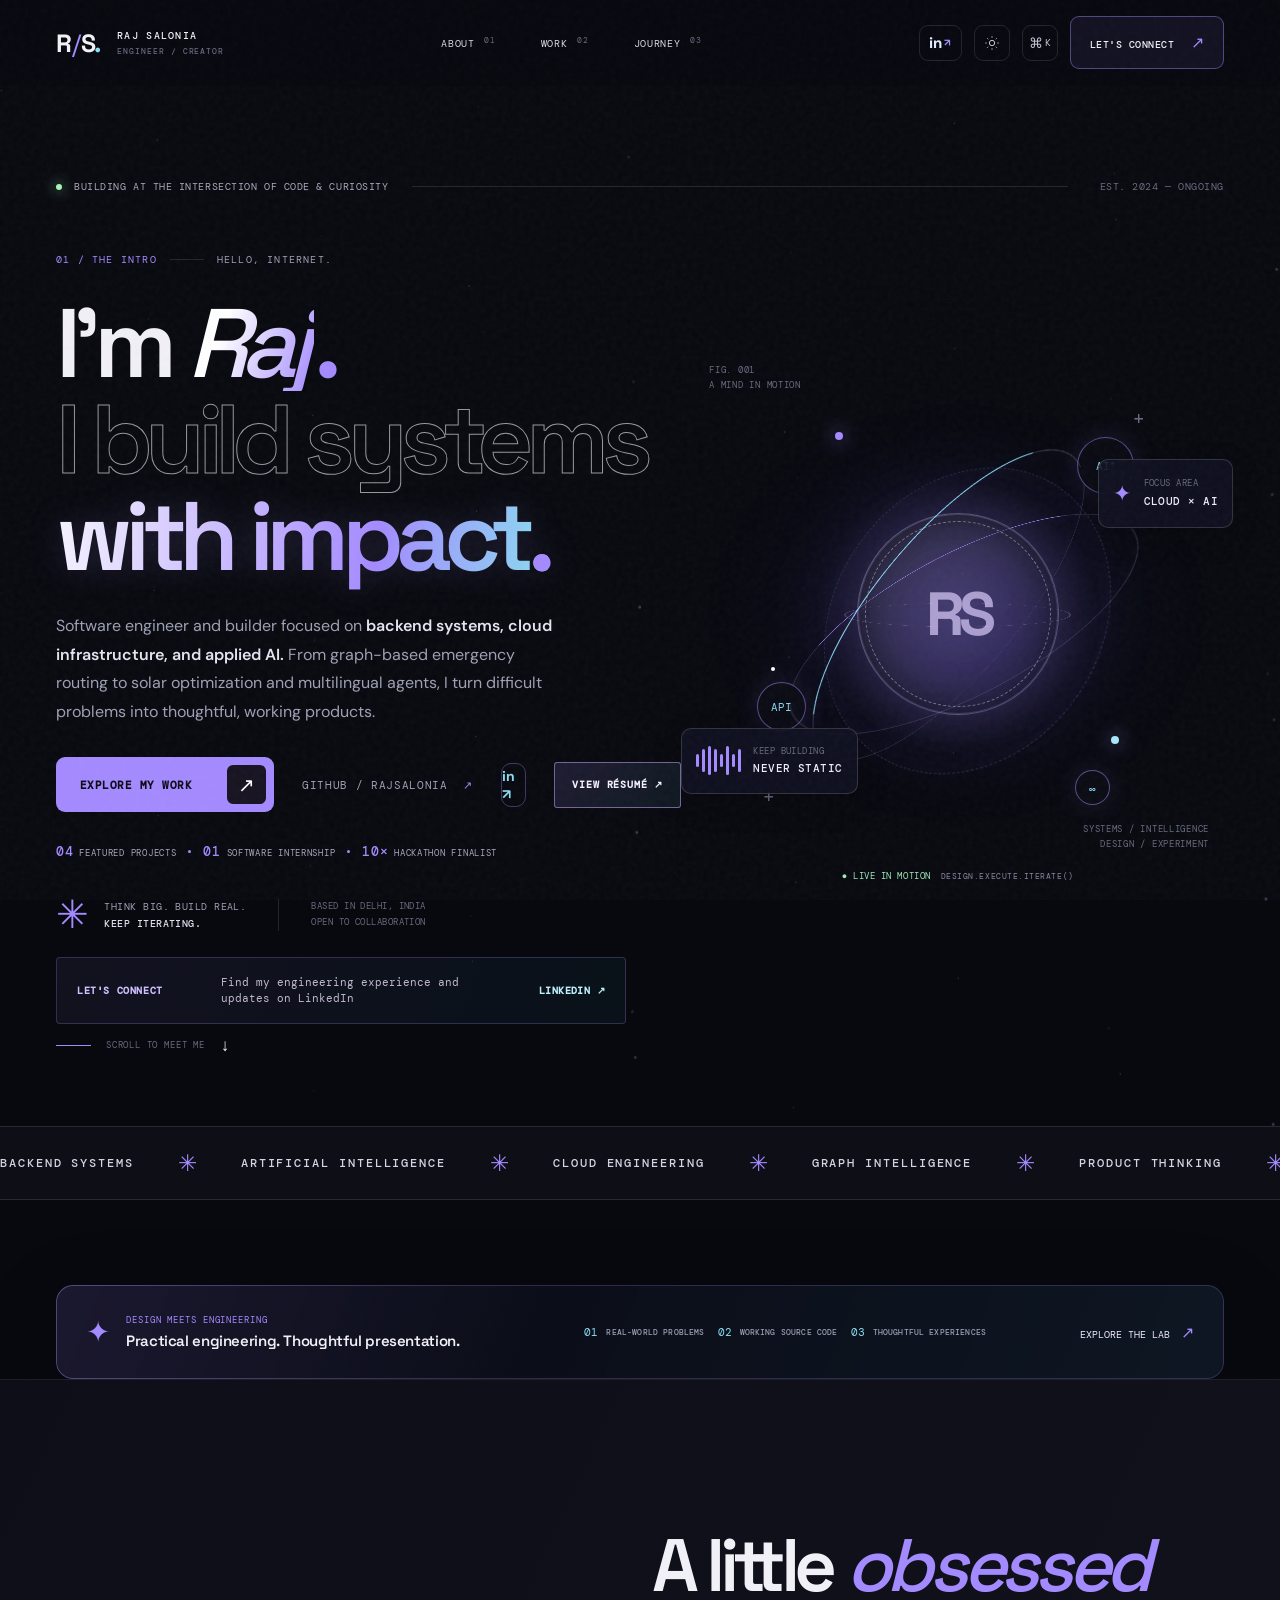
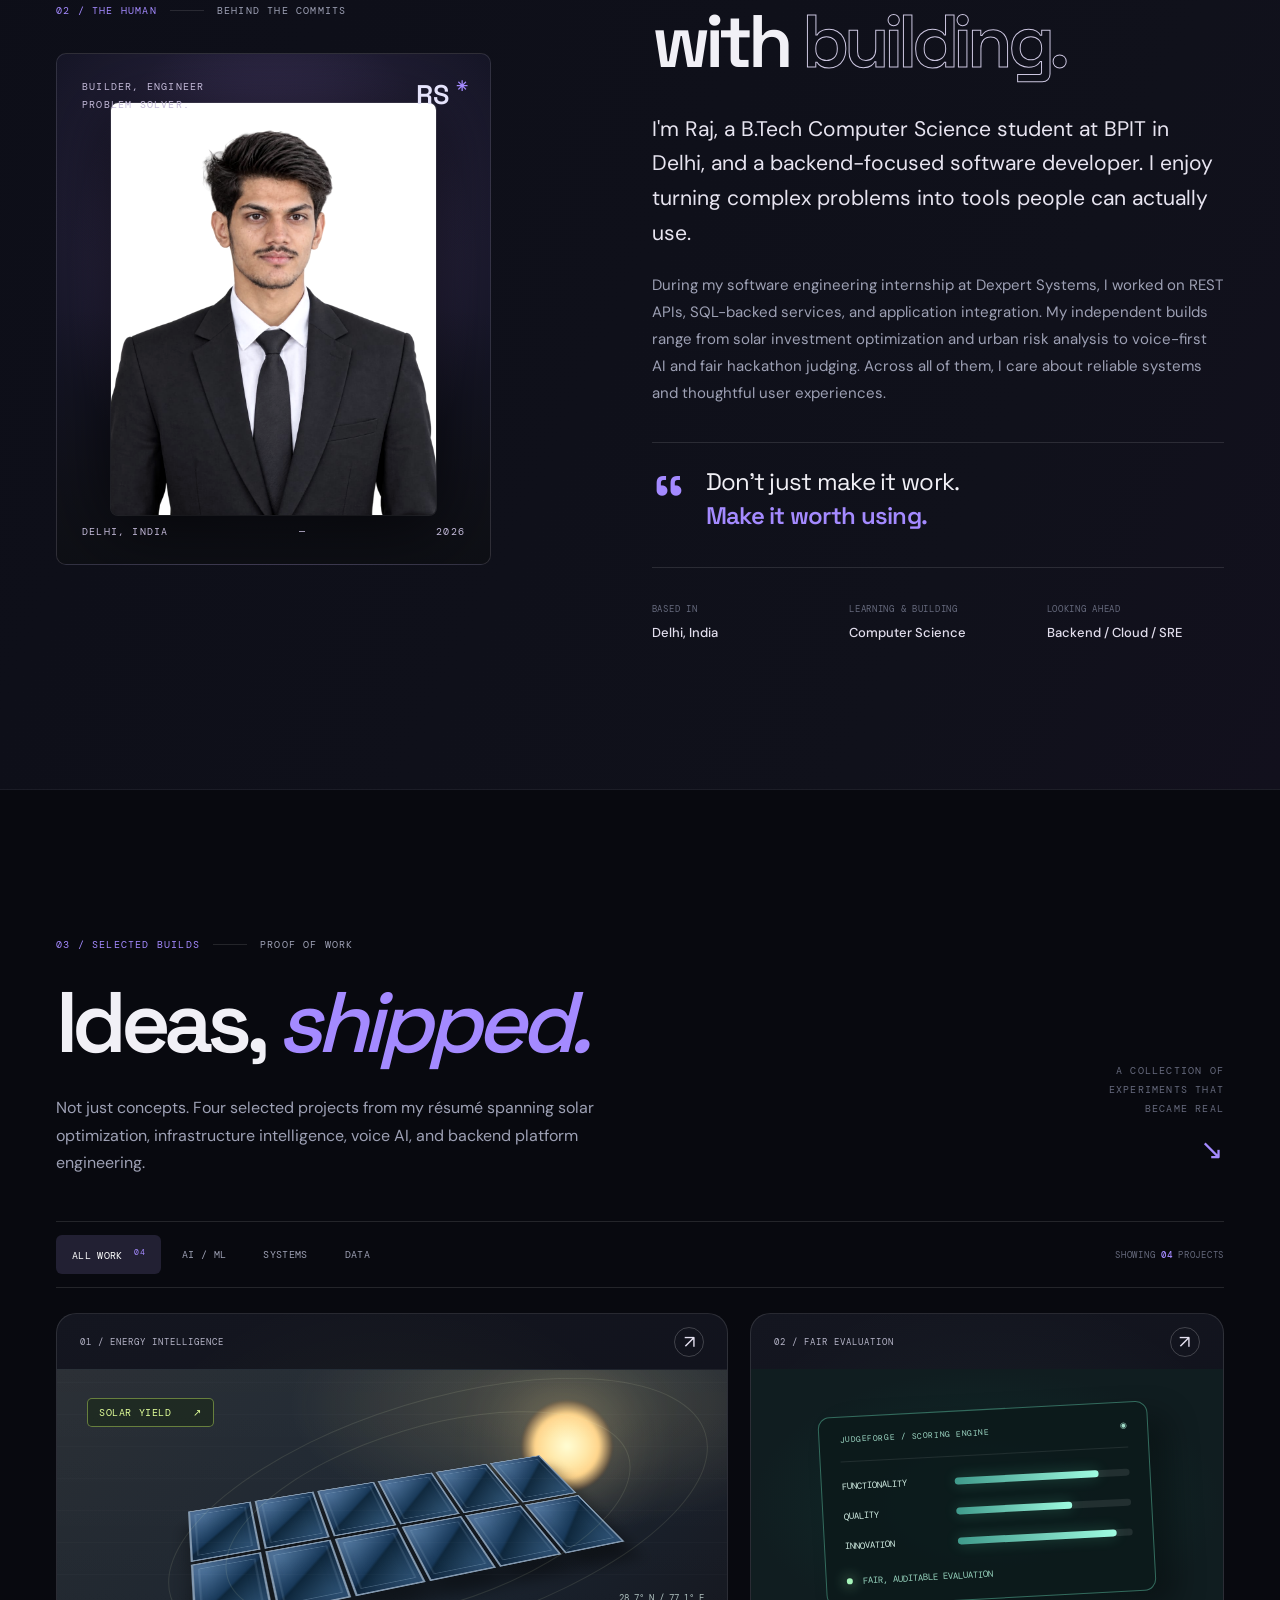
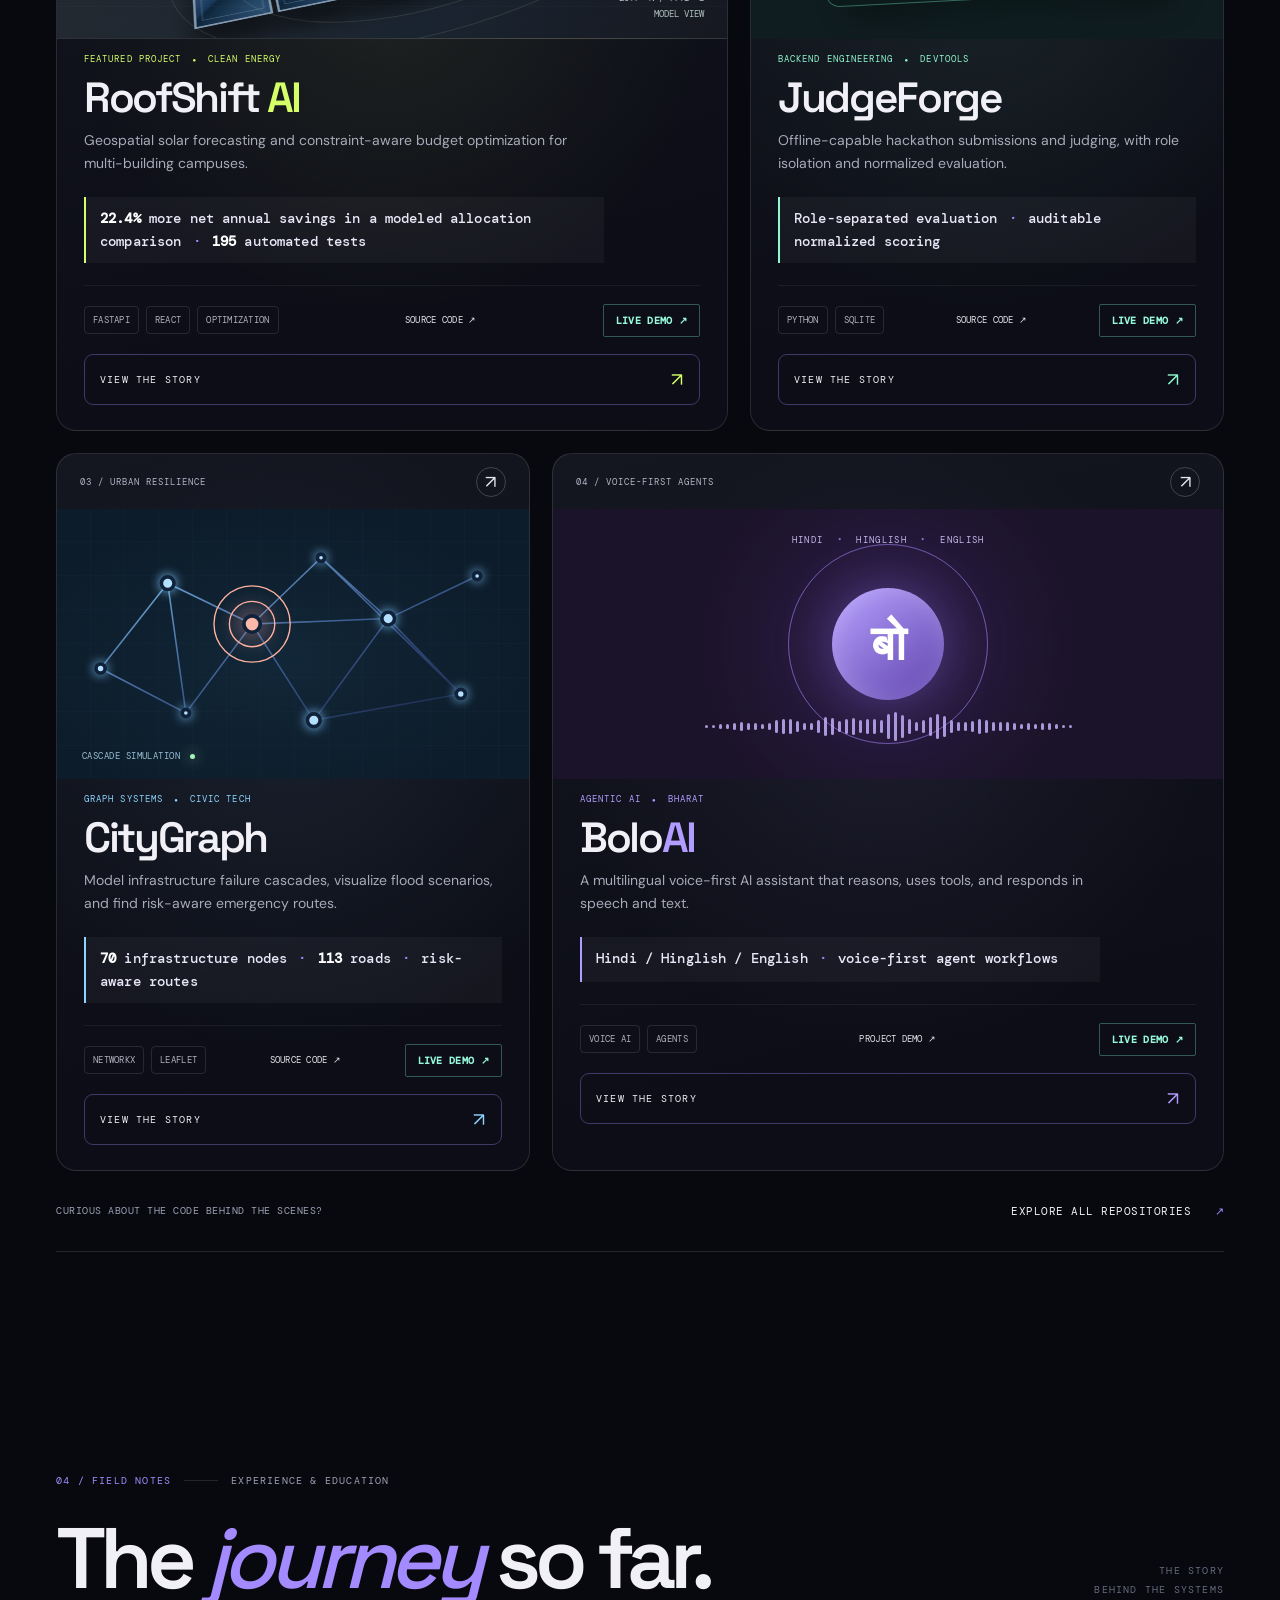
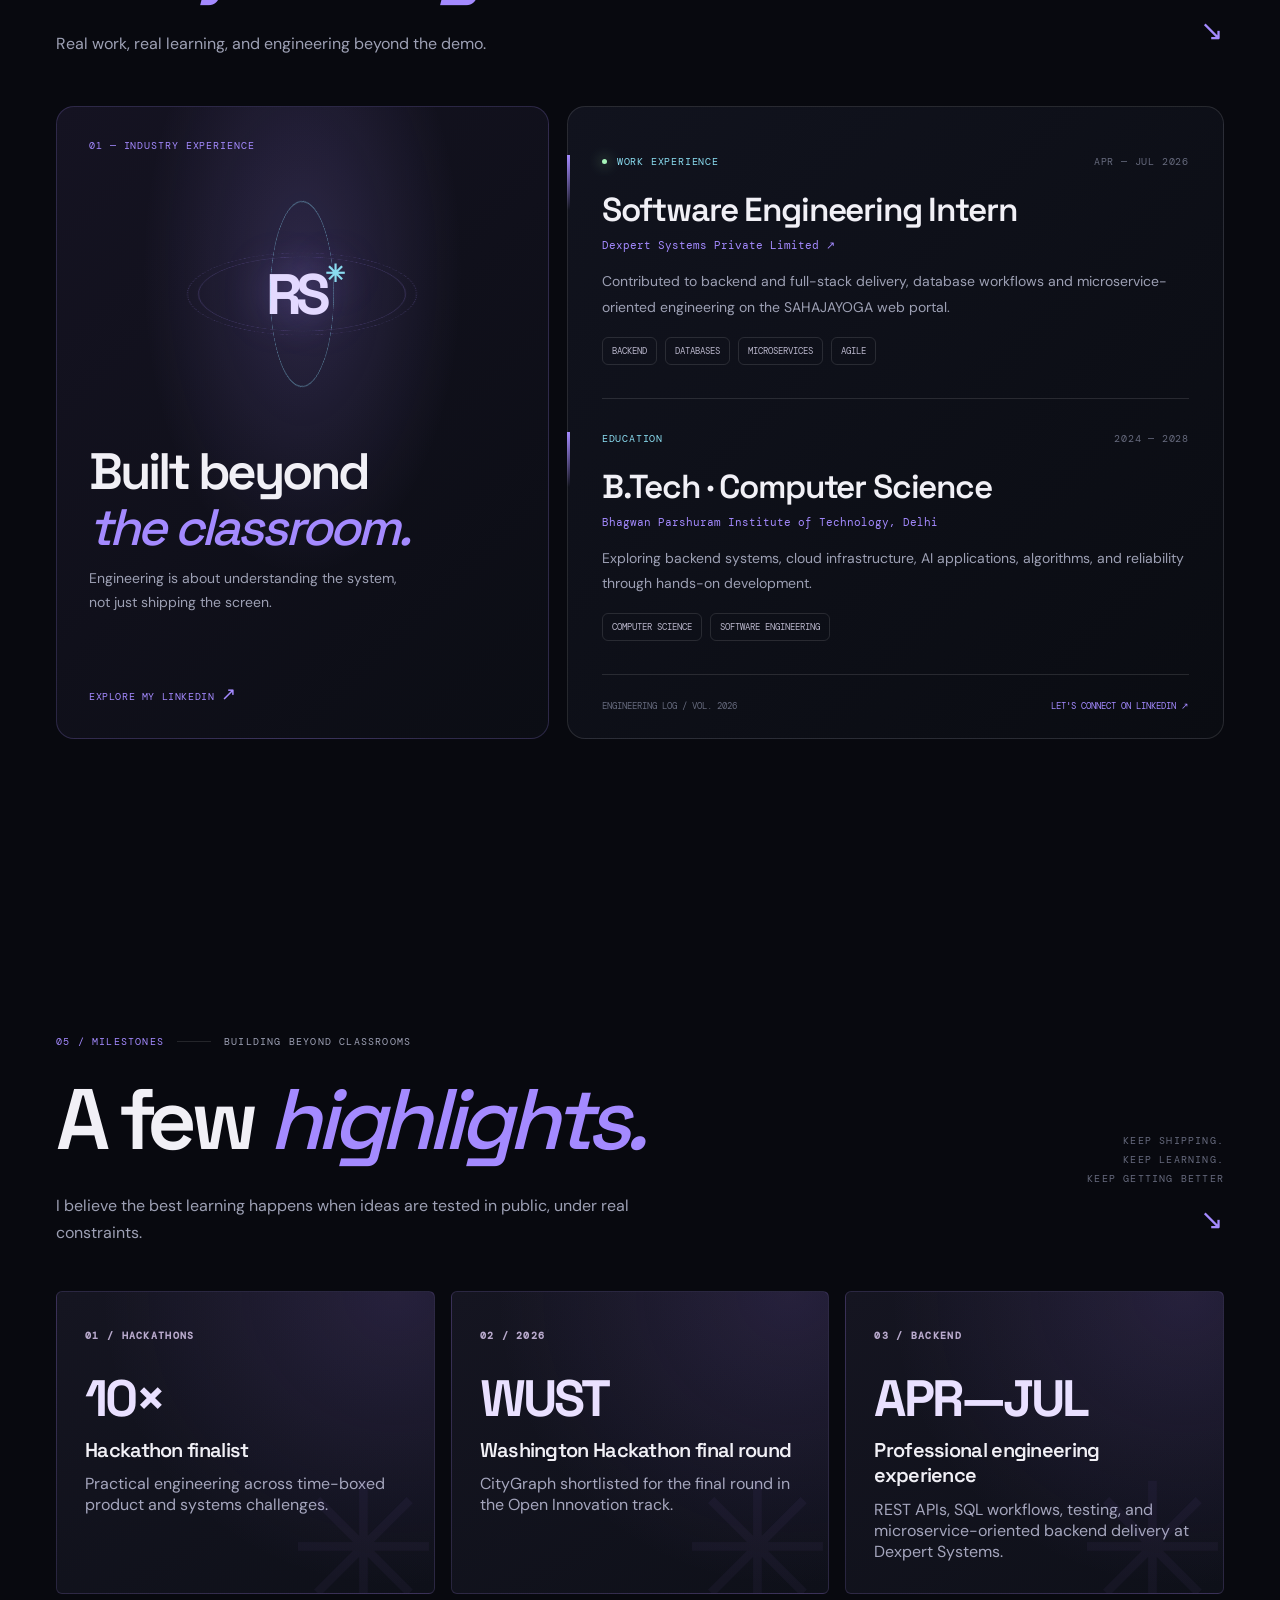
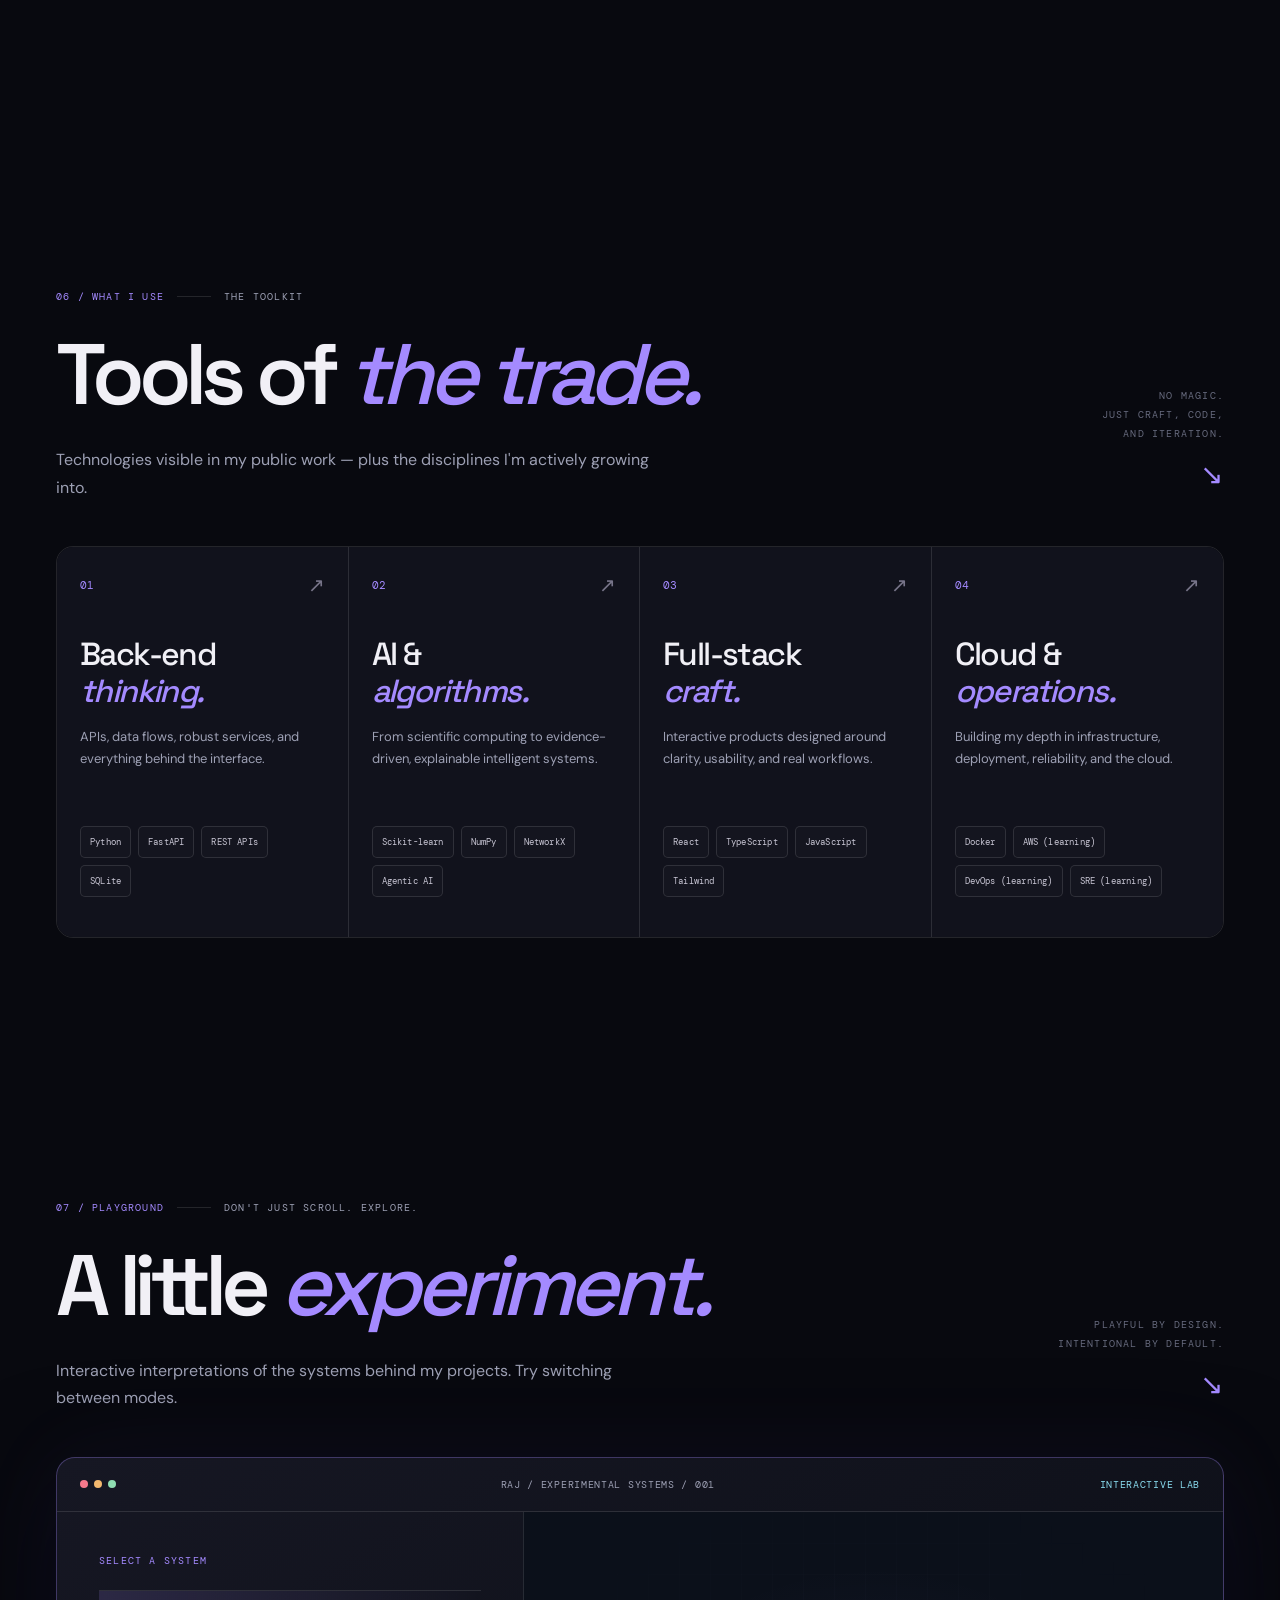
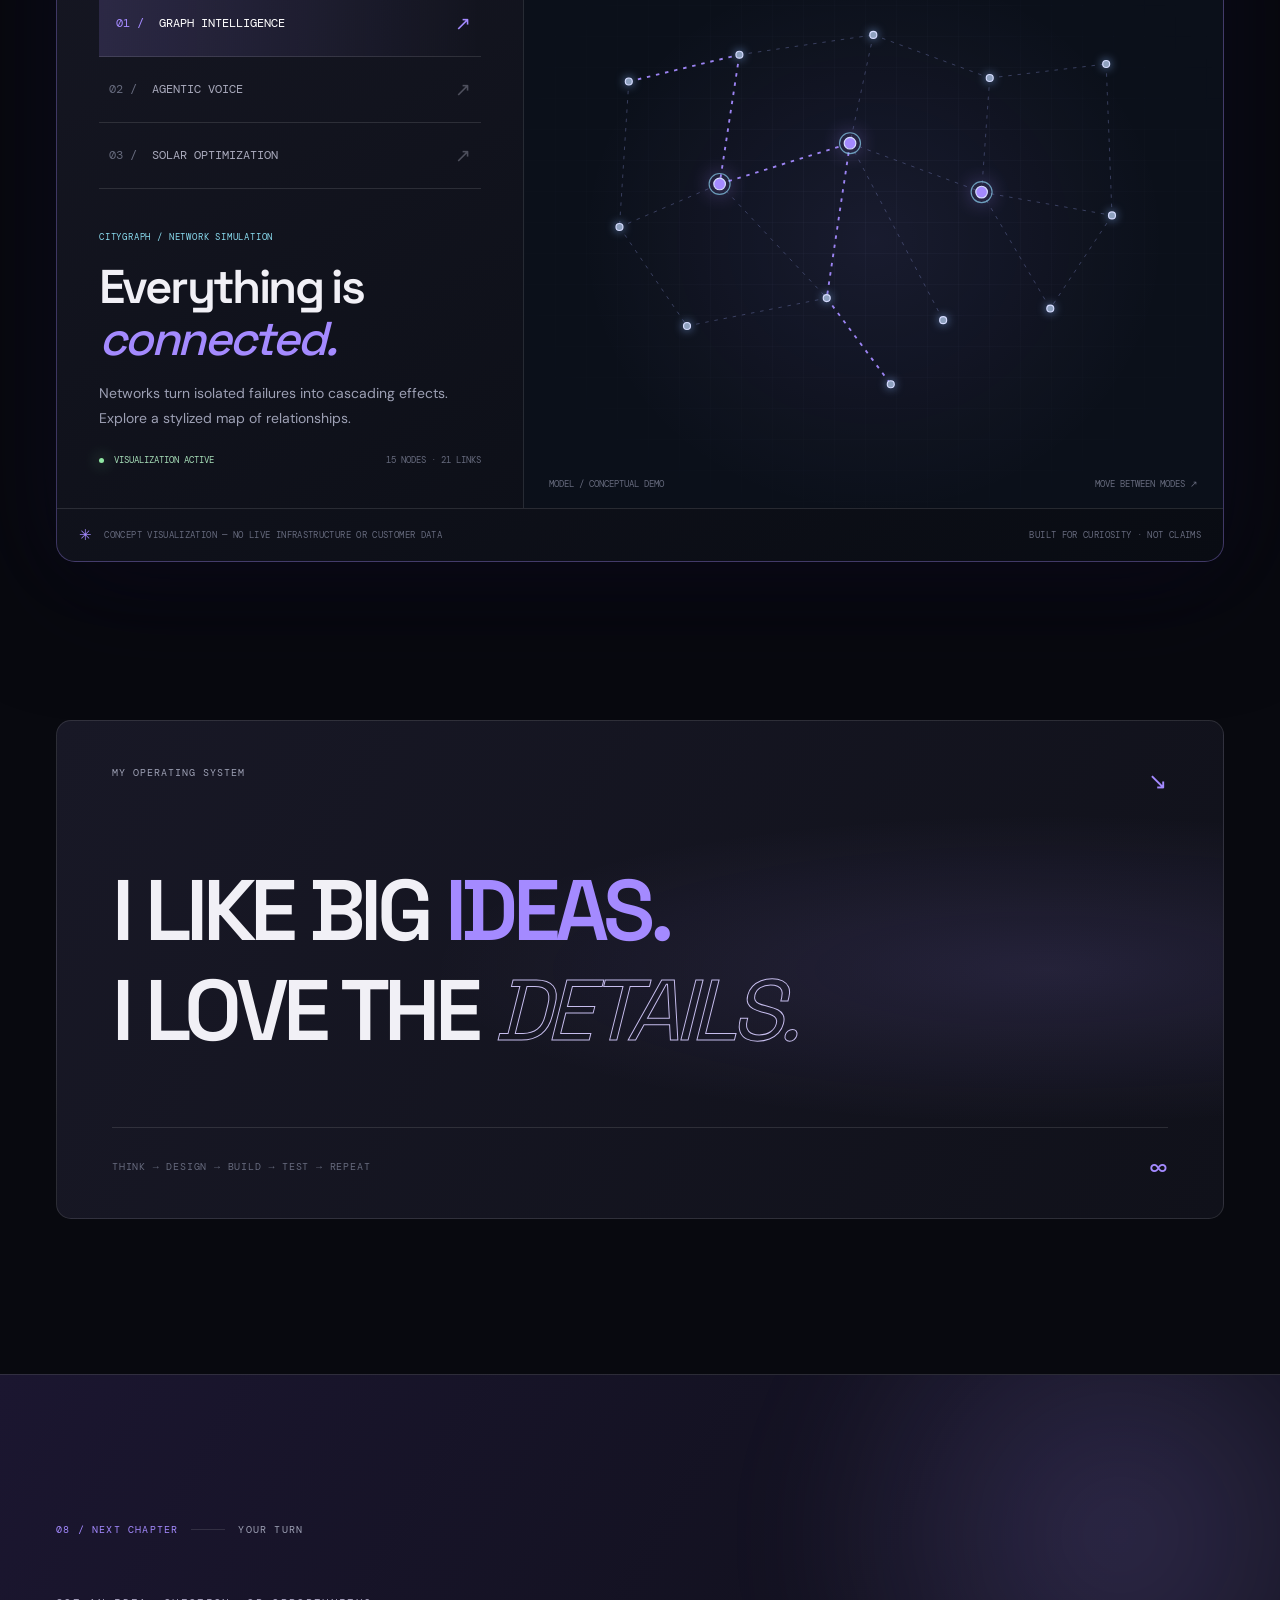
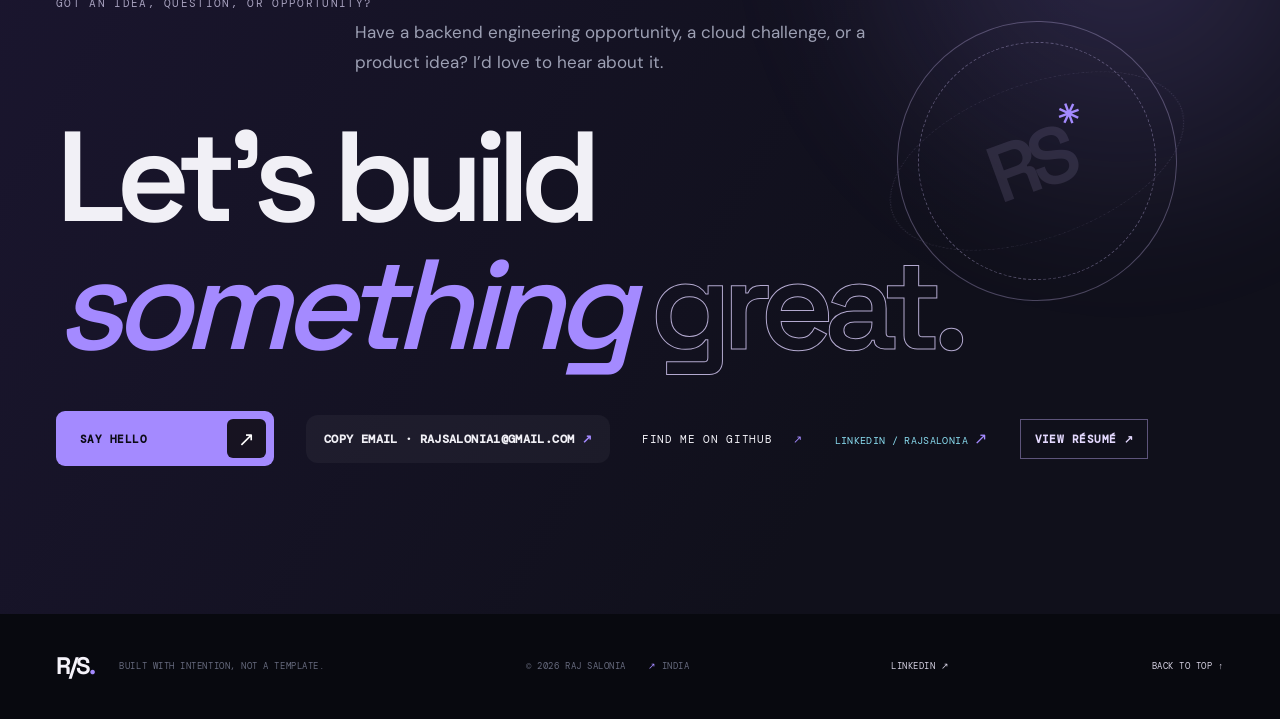
==== portfolio-site/index.html @ 2dd9e7fd "feat(portfolio): archive latest production portfolio with responsive fixes" ====
<!DOCTYPE html>

<html lang="en">
<head>
<meta charset="utf-8"/>
<meta content="width=device-width, initial-scale=1" name="viewport"/>
<meta content="#08090f" name="theme-color"/>
<meta content="Raj Salonia — backend, cloud and AI software engineer. Explore 4 featured projects, real internship experience, live demos, hackathon milestones, and an interactive portfolio." name="description"/>
<meta content="website" property="og:type"/>
<meta content="Raj Salonia — Engineer the Unordinary" property="og:title"/>
<meta content="Backend systems · Cloud engineering · Applied AI. Projects, interactive engineering lab, internship experience and live demos." property="og:description"/>
<meta content="https://avatars.githubusercontent.com/u/192779515?v=4" property="og:image"/>
<meta content="dark" name="color-scheme"/>
<meta content="https://raj-salonia-portfolio.vercel.app/" property="og:url"/>
<link href="https://raj-salonia-portfolio.vercel.app/" rel="canonical"/>
<link href="https://www.linkedin.com/in/rajsalonia/" rel="me"/>
<meta content="Raj Salonia" name="author"/>
<title>Raj Salonia — Engineer the Unordinary</title>
<link href="data:image/svg+xml,%3Csvg%20xmlns%3D%22http%3A%2F%2Fwww.w3.org%2F2000%2Fsvg%22%20width%3D%2264%22%20height%3D%2264%22%20viewBox%3D%220%200%2064%2064%22%3E%3Crect%20width%3D%2264%22%20height%3D%2264%22%20rx%3D%2216%22%20fill%3D%22%2311121b%22%2F%3E%3Cpath%20d%3D%22M13%2045V19h13c9%200%2012%204%2012%2010%200%205-3%208-7%209l8%207H29l-9-10v10H13zm7-17h7c3%200%204-1%204-3s-1-3-4-3h-7v6%22%20fill%3D%22%23f3efff%22%2F%3E%3Cpath%20d%3D%22M44%2014h7L41%2050h-7l10-36Z%22%20fill%3D%22%23a48aff%22%2F%3E%3Ccircle%20cx%3D%2251%22%20cy%3D%2248%22%20r%3D%223%22%20fill%3D%22%238adcf0%22%2F%3E%3C%2Fsvg%3E%0A" rel="icon" type="image/svg+xml"/>
<link href="https://fonts.googleapis.com" rel="preconnect"/>
<link crossorigin="" href="https://fonts.gstatic.com" rel="preconnect"/>
<link href="https://fonts.googleapis.com/css2?family=DM+Mono:wght@400;500&amp;family=DM+Sans:wght@400;500;600;700&amp;family=Space+Grotesk:wght@400;500;600;700&amp;display=swap" rel="stylesheet"/>
<style>
:root{--bg:#08090f;--bg-2:#10111a;--surface:#10121c;--surface-2:#151827;--text:#f1f0f6;--muted:#9da0b4;--faint:#666a7d;--border:rgba(255,255,255,.115);--border-subtle:rgba(255,255,255,.06);--violet:#a48aff;--cyan:#8adcf0;--accent:#a48aff;--accent-rgb:164,138,255;--glow:rgba(126,103,252,.16);--radius:20px;--mono:'DM Mono',ui-monospace,SFMono-Regular,monospace;--display:'Space Grotesk',Arial,sans-serif;--body:'DM Sans',Arial,sans-serif}
:root[data-theme=amber]{--violet:#ffbc8b;--cyan:#f8d995;--accent:#ffb474;--accent-rgb:255,180,116;--glow:rgba(249,167,98,.18)}
*{box-sizing:border-box}html{scroll-behavior:smooth;scroll-padding-top:95px}body{margin:0;background:var(--bg);color:var(--text);font-family:var(--body);-webkit-font-smoothing:antialiased;overflow-x:hidden}body.modal-open{overflow:hidden}::selection{background:var(--accent);color:#090914}a{color:inherit;text-decoration:none}button,input{font:inherit}button{cursor:pointer}button:focus-visible,a:focus-visible,article:focus-visible,input:focus-visible{outline:2px solid var(--cyan);outline-offset:4px}img,svg{max-width:100%}p,h1,h2,h3{margin-top:0}.section-container{width:min(1480px,calc(100% - 112px));margin-inline:auto}.section-pad{padding-top:148px;padding-bottom:148px}.skip-link{position:fixed;z-index:200;left:20px;top:-60px;background:#fff;color:#111;padding:12px 16px}.skip-link:focus{top:10px}.page-progress{position:fixed;top:0;left:0;width:0;height:2px;background:linear-gradient(90deg,var(--violet),var(--cyan));z-index:105;pointer-events:none}.grain{position:fixed;z-index:25;inset:0;pointer-events:none;opacity:.14;background-image:url("data:image/svg+xml,%3Csvg viewBox='0 0 180 180' xmlns='http://www.w3.org/2000/svg'%3E%3Cfilter id='n'%3E%3CfeTurbulence type='fractalNoise' baseFrequency='.92' numOctaves='3' stitchTiles='stitch'/%3E%3C/filter%3E%3Crect width='100%25' height='100%25' filter='url(%23n)' opacity='.28'/%3E%3C/svg%3E")}.cursor-glow{position:fixed;z-index:1;left:0;top:0;width:460px;height:460px;transform:translate(-50%,-50%);border-radius:50%;background:radial-gradient(circle,rgba(var(--accent-rgb),.055),transparent 67%);pointer-events:none;opacity:0;transition:opacity .4s}#constellation{position:absolute;z-index:0;top:90px;left:0;width:100%;height:1080px;pointer-events:none;opacity:.68}.site-header{position:fixed;top:0;left:0;right:0;z-index:80;height:86px;display:flex;align-items:center;justify-content:space-between;padding:0 56px;border-bottom:1px solid transparent;background:rgba(8,9,15,.2);backdrop-filter:blur(0);transition:border-color .3s,background .3s,backdrop-filter .3s}.site-header.scrolled{border-color:var(--border-subtle);background:rgba(8,9,15,.83);backdrop-filter:blur(20px)}.brand{display:flex;align-items:center;gap:18px}.brand-mark{font-family:var(--display);font-size:25px;font-weight:700;letter-spacing:-2px;white-space:nowrap}.brand-slash{font-weight:400;color:var(--violet);padding:0 2px}.brand-dot{color:var(--cyan)}.brand-caption{display:flex;flex-direction:column;gap:4px;font-family:var(--mono);font-size:10px;font-weight:500;letter-spacing:.13em;white-space:nowrap}.brand-caption small{font-size:8px;color:var(--faint);letter-spacing:.12em}.nav-links{display:flex;align-items:center;gap:45px}.nav-links a{font-family:var(--mono);font-size:10px;letter-spacing:.07em;color:#dad9e3;transition:color .2s}.nav-links a span{font-size:8px;color:var(--faint);vertical-align:super;margin-left:3px}.nav-links a:hover,.nav-links a.active{color:var(--accent)}.header-actions{display:flex;align-items:center;gap:12px}.icon-button{width:36px;height:36px;background:transparent;color:#c4c3d2;border:1px solid var(--border);display:flex;align-items:center;justify-content:center;border-radius:9px;transition:.25s}.icon-button:hover{background:rgba(var(--accent-rgb),.13);color:var(--accent);border-color:rgba(var(--accent-rgb),.45)}.mode-toggle svg{width:16px}.command-trigger{gap:2px;font-family:var(--mono);font-size:14px}.command-trigger span{font-size:10px}.nav-cta{font:500 10px var(--mono);letter-spacing:.05em;border:1px solid rgba(var(--accent-rgb),.44);padding:15px 19px;border-radius:9px;background:rgba(var(--accent-rgb),.08);white-space:nowrap}.nav-cta span{margin-left:10px;font-size:16px;color:var(--violet)}.nav-cta:hover{background:rgba(var(--accent-rgb),.2)}.menu-toggle{display:none;background:transparent;border:0;color:var(--text);width:38px;height:38px}.menu-toggle span{display:block;width:21px;height:1px;background:currentColor;margin:7px auto}.mobile-menu{position:fixed;inset:76px 0 auto;z-index:79;padding:22px 7vw 30px;background:#0c0d15;border-bottom:1px solid var(--border);box-shadow:0 15px 30px #0007}.mobile-menu[hidden]{display:none}.mobile-menu a{display:block;padding:17px 0;border-bottom:1px solid var(--border-subtle);font:13px var(--mono);letter-spacing:.1em}
.hero{min-height:870px;padding-top:180px;padding-bottom:70px;position:relative;z-index:2}.hero-microline{display:flex;align-items:center;gap:12px;font-family:var(--mono);font-size:10px;letter-spacing:.055em;color:#a8aabb}.status-dot,.live-pip{display:inline-block;width:6px;height:6px;border-radius:50%;background:#a6f4b9;box-shadow:0 0 14px #a6f4b9;flex:none;animation:breathe 2.6s ease-in-out infinite}.microline-rule{height:1px;background:var(--border);flex:1;margin:0 20px 0 12px}.hero-year{color:var(--faint)}.hero-grid{display:grid;grid-template-columns:minmax(0,1.08fr) minmax(0,.92fr);align-items:center;min-height:608px;gap:10px}.hero-copy{position:relative;z-index:4;padding:60px 0 10px}.eyebrow{display:flex;align-items:center;gap:13px;font:10px var(--mono);letter-spacing:.12em;color:var(--muted);white-space:nowrap}.eyebrow-index{color:var(--accent)}.eyebrow-line{width:34px;height:1px;background:var(--border)}.hero-heading{font-family:var(--display);font-size:clamp(66px,7.6vw,124px);line-height:.99;letter-spacing:-.078em;font-weight:600;margin:29px -100px 28px 0;white-space:nowrap}.serif-swoosh{font-style:italic;background:linear-gradient(110deg,#fff 30%,var(--violet));background-clip:text;-webkit-background-clip:text;color:transparent;font-weight:500;display:inline-block;padding-right:.08em}.period{color:var(--violet)}.hero-outline{color:transparent;-webkit-text-stroke:1px rgba(236,235,245,.63);text-stroke:1px rgba(236,235,245,.63)}.hero-highlight{background:linear-gradient(95deg,#f3f0ff 3%,var(--violet) 65%,var(--cyan));-webkit-background-clip:text;background-clip:text;color:transparent}.hero-description{max-width:505px;font-size:16px;line-height:1.8;color:var(--muted);margin-bottom:30px}.hero-description strong{font-weight:600;color:#e7e4f1}.hero-buttons{display:flex;align-items:center;gap:28px}.primary-button{display:inline-flex;align-items:center;justify-content:space-between;min-width:218px;gap:24px;padding:7px 7px 7px 23px;background:var(--accent);color:#0c0b16;border:1px solid transparent;border-radius:9px;font:700 11px var(--mono);letter-spacing:.045em;transition:filter .22s,transform .22s,box-shadow .22s}.primary-button:hover{filter:brightness(1.1);box-shadow:0 10px 40px rgba(var(--accent-rgb),.23)}.button-arrow{display:grid;place-items:center;width:39px;height:39px;border-radius:6px;background:#171321;color:#fff;font-size:20px;font-weight:400}.text-button{font:11px var(--mono);letter-spacing:.06em;color:var(--muted);white-space:nowrap}.text-button span{color:var(--accent);margin-left:8px}.text-button:hover{color:#fff}.hero-bottom{display:flex;gap:15px;align-items:center;margin-top:66px;font:10px var(--mono);letter-spacing:.045em;color:var(--muted);line-height:1.7}.hero-bottom strong{color:#e1dfeb;font-weight:500}.asterisk{font-size:39px;color:var(--violet);line-height:1;animation:spin 30s linear infinite}.tiny-divider{margin:0 17px;height:32px;width:1px;background:var(--border)}.hero-location{font-size:9px;color:var(--faint)}.hero-art{height:550px;position:relative;display:grid;place-items:center;perspective:1000px;isolation:isolate}.hero-art:before{content:'';position:absolute;inset:15% 5%;background:radial-gradient(ellipse,rgba(107,77,239,.13),transparent 64%);filter:blur(38px)}.art-corner{position:absolute;font:9px/1.7 var(--mono);letter-spacing:.08em;color:var(--faint)}.art-corner-tl{left:18px;top:24px}.art-corner-br{right:15px;bottom:36px;text-align:right}.orb-glow{width:385px;height:385px;position:absolute;border-radius:50%;background:radial-gradient(circle,rgba(var(--accent-rgb),.28),rgba(60,68,180,.03) 52%,transparent 70%);filter:blur(13px);animation:glow 7s ease-in-out infinite}.orbital-system{width:min(490px,100%);aspect-ratio:1;position:relative;transform-style:preserve-3d;transition:transform .4s cubic-bezier(.21,.8,.3,1)}.orbit{position:absolute;border-radius:50%;inset:11%;border:1px solid rgba(173,170,224,.26);box-shadow:inset 0 0 25px rgba(133,124,227,.045);transform-style:preserve-3d}.orbit-one{transform:rotate(-28deg) rotateX(69deg);border-top:2px solid var(--violet);animation:orbit1 22s linear infinite}.orbit-two{transform:rotate(40deg) rotateY(69deg);border-left:2px solid rgba(143,224,255,.9);animation:orbit2 27s linear infinite}.orbit-three{inset:17%;transform:rotate(-55deg) rotateX(35deg);border-style:dashed;border-color:rgba(175,155,255,.23);animation:orbit3 47s linear infinite}.orbit-four{inset:27%;transform:rotateX(84deg);border-color:rgba(221,202,255,.35)}.orbit-tick{position:absolute;width:8px;height:8px;background:var(--accent);border-radius:50%;box-shadow:0 0 20px var(--accent)}.tick-one{top:13%;left:25%;animation:blink 3s infinite}.tick-two{top:75%;right:17%;background:#a7e7ff}.tick-three{top:61%;left:12%;width:4px;height:4px;background:#fff}.orb-core{width:202px;height:202px;position:absolute;inset:50% auto auto 50%;transform:translate(-50%,-50%);border-radius:50%;padding:15px;display:grid;place-items:center;background:linear-gradient(140deg,rgba(209,204,255,.15),rgba(56,46,130,.32));box-shadow:0 0 50px rgba(var(--accent-rgb),.14),inset 0 0 40px #161422;border:1px solid rgba(222,220,255,.24);overflow:hidden}.orb-core img{height:100%;width:100%;object-fit:cover;border-radius:50%;filter:saturate(.8) contrast(1.09);opacity:.9}.orb-core-ring{position:absolute;inset:7px;border:1px dashed rgba(228,216,255,.45);border-radius:50%;animation:spin 24s linear infinite}.orb-pulse{position:absolute;inset:0;border:1px solid rgba(185,176,255,.2);border-radius:50%;box-shadow:0 0 28px rgba(var(--accent-rgb),.3)}.mini-node{position:absolute;display:grid;place-items:center;border-radius:50%;border:1px solid rgba(var(--accent-rgb),.5);background:rgba(11,12,21,.94);box-shadow:0 0 27px rgba(var(--accent-rgb),.14);font:11px var(--mono);color:var(--cyan);animation:float 7s ease-in-out infinite}.node-one{height:57px;width:57px;top:14%;right:14%}.node-two{height:49px;width:49px;left:9%;bottom:26%;animation-delay:-3s}.node-three{height:35px;width:35px;right:19%;bottom:11%;animation-delay:-5s}.node-dot{font-size:7px;vertical-align:super;color:var(--accent)}.art-data-card{position:absolute;z-index:3;background:rgba(17,19,35,.79);border:1px solid rgba(255,255,255,.15);border-radius:10px;padding:14px;backdrop-filter:blur(16px);display:flex;gap:12px;align-items:center;font:9px/1.8 var(--mono);letter-spacing:.05em;color:var(--faint);box-shadow:0 10px 30px #0003}.art-data-card strong{font-weight:500;color:#efecff;font-size:11px}.data-top{right:-9px;top:120px;animation:float 7s ease-in-out infinite}.data-spark{font-size:22px;color:var(--violet)}.data-bottom{left:-10px;bottom:95px;animation:float 7s ease-in-out -2s infinite}.data-bars{height:31px;display:flex;align-items:center;gap:3px}.data-bars i{width:3px;height:40%;background:var(--violet);border-radius:3px;animation:wave 1s ease-in-out infinite alternate}.data-bars i:nth-child(2n){animation-delay:-.7s;height:75%}.data-bars i:nth-child(3n){animation-delay:-.35s;height:95%}.art-crosshair{position:absolute;color:var(--faint);font:19px var(--mono)}.crosshair-one{top:67px;right:80px}.crosshair-two{bottom:80px;left:72px}.scroll-cue{display:flex;align-items:center;gap:15px;width:max-content;font:9px var(--mono);letter-spacing:.09em;color:var(--faint)}.scroll-line{width:35px;height:1px;background:var(--violet)}.scroll-arrow{color:#f4f1ff;font-size:17px}.marquee{position:relative;z-index:3;overflow:hidden;border-block:1px solid var(--border);background:rgba(15,16,25,.82);padding:21px 0}.marquee-inner{display:flex;align-items:center;width:max-content;gap:44px;white-space:nowrap;animation:marquee 38s linear infinite}.marquee-inner span{font:500 12px var(--mono);letter-spacing:.16em;color:#d7d3e5}.marquee-inner i{font-style:normal;color:var(--accent);font-size:23px}.section-heading{display:flex;justify-content:space-between;align-items:flex-end;gap:32px;margin-bottom:45px}.section-heading h2,.about-main h2{font:600 clamp(49px,6.7vw,100px)/1.02 var(--display);letter-spacing:-.072em;margin:28px 0}.section-heading h2 em,.about-main h2 em{font-weight:500;color:var(--accent)}.section-lede{color:var(--muted);font-size:16px;line-height:1.7;max-width:605px;margin-bottom:0}.section-side-label{font:10px/1.9 var(--mono);letter-spacing:.12em;color:var(--faint);text-align:right;white-space:nowrap}.section-side-label span{display:block;font-size:28px;color:var(--accent);margin-top:5px}.work-toolbar{display:flex;justify-content:space-between;align-items:center;gap:15px;border-block:1px solid var(--border);padding:13px 0;margin-bottom:25px}.filter-tabs{display:flex;gap:5px;flex-wrap:wrap}.filter-button{background:transparent;color:var(--muted);border:0;border-radius:6px;padding:12px 16px;font:10px var(--mono);letter-spacing:.035em;transition:.2s}.filter-button:hover{color:#fff;background:#1a1b29}.filter-button.active{background:#222033;color:#fff}.filter-button sup{color:var(--accent);font-size:8px;margin-left:5px}.work-count{font:9px var(--mono);letter-spacing:.08em;color:var(--faint);white-space:nowrap}.work-count b{color:var(--accent);font-weight:500}.projects-grid{display:grid;grid-template-columns:repeat(12,minmax(0,1fr));gap:22px}.project-card{grid-column:span 6;position:relative;min-width:0;overflow:hidden;border:1px solid var(--border);border-radius:var(--radius);background:linear-gradient(165deg,#141620,#0c0d16 80%);transition:border-color .35s,transform .35s,box-shadow .35s;isolation:isolate;will-change:transform}.project-card.project-wide{grid-column:span 7}.project-card.project-narrow{grid-column:span 5}.project-card:hover{border-color:color-mix(in srgb,var(--card-accent) 54%,transparent);box-shadow:0 22px 65px #0006;transform:translateY(-5px)}.project-card[hidden]{display:none!important}.project-card:before{content:'';position:absolute;inset:0;background:radial-gradient(450px circle at var(--mx,50%) var(--my,40%),color-mix(in srgb,var(--card-accent) 9%,transparent),transparent 70%);z-index:0;pointer-events:none;opacity:.8}.project-card-head{height:55px;display:flex;justify-content:space-between;align-items:center;padding:0 23px;position:relative;z-index:2}.project-no{font:9px var(--mono);letter-spacing:.11em;color:#b5b4c7}.project-link{display:grid;place-items:center;border:1px solid rgba(255,255,255,.2);width:30px;height:30px;border-radius:50%;font-size:18px;color:#e6e2f2;transition:.2s}.project-link:hover{background:var(--card-accent);color:#0b0d12;transform:rotate(45deg);border-color:transparent}.project-illustration{height:270px;position:relative;overflow:hidden;isolation:isolate}.project-copy{padding:14px 27px 25px;position:relative;z-index:3}.project-type{font:9px var(--mono);letter-spacing:.12em;color:var(--card-accent)}.project-point{font-size:6px;vertical-align:middle;margin:0 5px}.project-copy h3{font:600 clamp(33px,3.3vw,50px)/1.05 var(--display);letter-spacing:-.055em;margin:10px 0}.project-copy h3 span{color:var(--card-accent)}.project-title-period{font-size:1.2em}.project-copy>p{line-height:1.65;color:#a8a9b9;font-size:14px;max-width:520px;min-height:45px;margin-bottom:21px}.project-footer{display:flex;align-items:center;justify-content:space-between;gap:12px;border-top:1px solid var(--border-subtle);padding-top:18px}.project-tags{display:flex;flex-wrap:wrap;gap:7px}.project-tags span{font:9px var(--mono);letter-spacing:.03em;color:#b0b1bf;padding:7px 8px;border:1px solid rgba(255,255,255,.11);border-radius:4px}.view-project{font:9px var(--mono);letter-spacing:.03em;color:#e6e5ed;white-space:nowrap}.view-project:hover{color:var(--card-accent)}.work-outro{display:flex;justify-content:space-between;align-items:center;border-bottom:1px solid var(--border);padding:33px 0}.work-outro p{font:10px var(--mono);color:var(--muted);margin:0;letter-spacing:.05em}.work-outro a{font:11px var(--mono);letter-spacing:.045em}.work-outro a span{color:var(--accent);margin-left:16px}
/* Distinct project art */
.solar-art{background:radial-gradient(ellipse at 75% 13%,rgba(255,224,145,.22),transparent 38%),linear-gradient(130deg,#272c32,#1a2430 65%,#161820);border-block:1px solid #ffffff09}.solar-art:after{content:'';position:absolute;inset:0;background:linear-gradient(to top,#10162200,rgba(255,255,255,.025)),repeating-linear-gradient(0deg,transparent,transparent 31px,#ffffff08 32px);pointer-events:none}.solar-sun{position:absolute;top:30px;right:17%;width:92px;height:92px;border-radius:50%;background:radial-gradient(circle,#fffdd4 0,#ffe8a8 30%,#ffd58b 49%,#e9a65b44 68%,transparent 72%);filter:blur(1px);box-shadow:0 0 70px #ffe39d50}.solar-panels{position:absolute;left:21%;top:68px;width:60%;height:176px;display:grid;grid-template-columns:repeat(6,1fr);grid-template-rows:repeat(2,1fr);gap:4px;transform:perspective(620px) rotateX(54deg) rotateZ(-17deg);filter:drop-shadow(0 24px 10px #0007);animation:solarFloat 8s ease-in-out infinite}.solar-panels i{background:linear-gradient(132deg,#638bb6 0%,#18395a 48%,#0e273c 51%,#365e84 100%);border:2px solid #8298af;box-shadow:inset 0 0 13px #101b3766;position:relative}.solar-panels i:after{content:'';position:absolute;inset:0;border:1px solid #accae24d;transform:scale(.85)}.solar-heat{position:absolute;top:28px;left:30px;z-index:2;border:1px solid #d5ff6866;color:#e1ff99;background:#1e2b1fc9;padding:7px 11px;border-radius:5px;font:10px var(--mono);letter-spacing:.06em}.solar-heat span{margin-left:15px}.solar-orbit{position:absolute;border:1px solid #e2edb51d;border-radius:50%;width:420px;height:180px;left:24%;top:57px;transform:rotate(-17deg)}.solar-orbit-2{width:560px;height:230px;left:15%;top:30px}.art-coordinate{position:absolute;right:23px;bottom:16px;z-index:2;text-align:right;font:9px/1.8 var(--mono);color:#b0c2c0}.graph-art{background:radial-gradient(ellipse at 46% 56%,#15304488,transparent 70%),repeating-linear-gradient(0deg,transparent,transparent 33px,#6e9abb10 34px),repeating-linear-gradient(90deg,transparent,transparent 33px,#6e9abb10 34px),#0d1c2a}.graph-art svg{position:absolute;inset:0;width:100%;height:100%;overflow:visible}.graph-nodes circle{fill:#b4dfff;stroke:#0f2239;stroke-width:4px;filter:drop-shadow(0 0 6px #7fc7ff)}.graph-nodes .graph-hot{fill:#fbb7a8;filter:drop-shadow(0 0 14px #f7a7ad)}.graph-pulse{stroke:#ffb19f;stroke-width:1.5;fill:transparent;transform-origin:215px 113px;animation:graphPulse 3.6s ease-out infinite}.graph-pulse-delay{animation-delay:-1.8s}.graph-meta{position:absolute;left:25px;bottom:17px;display:flex;gap:10px;align-items:center;color:#96bdd4;font:9px var(--mono);letter-spacing:.05em}.graph-meta .live-pip{width:5px;height:5px}.voice-art{display:flex;align-items:center;justify-content:center;background:radial-gradient(circle at 50% 50%,#482f7e66,transparent 52%),#1b1329}.voice-halo{position:absolute;width:200px;height:200px;border-radius:50%;border:1px solid #a58eff55;animation:halo 4s ease-out infinite}.halo-two{animation-delay:2s}.voice-core{z-index:2;display:grid;place-items:center;width:112px;height:112px;border-radius:50%;background:linear-gradient(140deg,#b7a3ff,#5d40ac);box-shadow:0 0 56px #9772f469,inset 0 0 24px #ffffff2f}.voice-glyph{font:700 48px/1 var(--body);color:white}.voice-wave{position:absolute;left:10%;right:10%;bottom:33px;height:39px;display:flex;align-items:center;justify-content:center;gap:4px}.voice-wave i{background:#c8b6ff;width:3px;height:var(--wave-height);border-radius:4px;opacity:.82;animation:voiceAnimate var(--speed) ease-in-out infinite alternate}.voice-label{position:absolute;top:25px;font:9px var(--mono);letter-spacing:.15em;color:#c6b8ed}.voice-label span{color:#8d75da;margin:0 7px}.proof-art{background:radial-gradient(ellipse at 67% 40%,#995a5a40,transparent 55%),repeating-linear-gradient(90deg,transparent,transparent 47px,#ffffff05 48px),#2a1b22}.proof-document{position:absolute;left:27%;top:21px;width:48%;min-width:230px;height:238px;background:linear-gradient(130deg,#282b38,#1a1b28);border:1px solid #f3c6bf55;border-radius:13px;box-shadow:18px 15px 60px #0007;transform:perspective(900px) rotateY(-8deg) rotateX(5deg);overflow:hidden;animation:docFloat 7s ease-in-out infinite}.doc-top{height:43px;border-bottom:1px solid #ffffff15;display:flex;align-items:center;justify-content:space-between;gap:6px;padding:0 17px;color:#c6c1c9;font:8px var(--mono);letter-spacing:.02em}.doc-icon{font-size:20px;color:#ffb3a6}.doc-line{height:6px;background:#ffffff1d;border-radius:10px;margin:14px 18px}.doc-line.long{width:77%;margin-top:25px}.doc-line.medium{width:60%}.doc-line.short{width:38%}.doc-divider{margin:20px 18px 13px;border-top:1px dashed #ffffff2a}.doc-status{display:flex;gap:14px;padding:0 18px;align-items:center;color:#fbe9e4;font:10px var(--mono)}.doc-status small{display:block;color:#8f939d;font-size:8px;margin-top:6px}.doc-check{display:grid;place-items:center;width:35px;height:35px;border-radius:50%;background:#9deac521;color:#a6eecb;border:1px solid #9deac55b;font-size:20px}.doc-scanner{position:absolute;top:-15%;left:0;right:0;height:2px;background:#f8c1ba;box-shadow:0 0 23px 7px #fa9f9445;animation:scan 5s ease-in-out infinite}.proof-small-badge{position:absolute;right:5%;bottom:25px;font:10px/1.6 var(--mono);color:#e7aba2;letter-spacing:.04em}.proof-small-badge strong{color:#fff;font-size:12px}.proof-dots{display:flex;gap:5px;position:absolute;top:52px;left:6%}.proof-dots i{width:4px;height:4px;border-radius:50%;background:#e59d91}.astro-art{background:radial-gradient(ellipse at 61% 32%,#4c357b5e,transparent 48%),linear-gradient(135deg,#0d1020,#1a1530)}.astro-stars{position:absolute;inset:0;background-image:radial-gradient(#ffffff8a .8px,transparent 1.2px),radial-gradient(#b09bff7d 1px,transparent 1.5px);background-size:64px 68px,99px 82px;background-position:20px 0,8px 23px;opacity:.7}.astro-planet{position:absolute;z-index:2;width:145px;height:145px;border-radius:50%;top:23px;left:46%;background:radial-gradient(circle at 25% 25%,#a9c1f3,#654a9c 46%,#24162e 75%);box-shadow:14px 12px 42px #0008,0 0 54px #8665d441;animation:float 9s ease-in-out infinite}.astro-ring{position:absolute;width:225px;height:70px;left:-41px;top:37px;border:12px solid #8d7ac4b8;border-left-color:#a8a8d8a8;border-right-color:#b59af880;border-radius:50%;transform:rotate(-32deg)}.astro-moon{position:absolute;left:106px;top:-22px;width:18px;height:18px;background:#f3daff;border-radius:50%;box-shadow:0 0 20px #efbdff80}.transit-chart{position:absolute;z-index:3;left:8%;bottom:0;width:83%;height:126px;opacity:.82;overflow:visible}.astro-caption{position:absolute;top:20px;left:22px;font:9px var(--mono);color:#b9a8de;letter-spacing:.1em}.judging-art{background:radial-gradient(ellipse at 50% 50%,#14443e77,transparent 70%),#101d20;display:grid;place-items:center}.judge-window{width:79%;max-width:330px;background:rgba(13,26,27,.9);border:1px solid #74f5cd5f;border-radius:12px;box-shadow:20px 15px 30px #0005;transform:rotate(-3deg);padding:0 20px 18px;animation:docFloat 8s ease-in-out infinite}.judge-window-head{display:flex;justify-content:space-between;border-bottom:1px solid #ffffff17;padding:17px 0;font:8px var(--mono);color:#a1ddc9;letter-spacing:.07em}.judge-row{padding-top:18px;display:flex;align-items:center;gap:17px;font:9px var(--mono);color:#d3efe5}.judge-row span{width:96px;flex:none}.meter{flex:1;height:7px;border-radius:7px;background:#ffffff17}.meter i{display:block;width:var(--meter);height:100%;border-radius:7px;background:linear-gradient(90deg,#3f9a8b,#9ffce1);box-shadow:0 0 14px #65ffc73a;animation:growMeter 1.7s ease-out backwards}.judge-row:nth-child(3) .meter i{animation-delay:.2s}.judge-row:nth-child(4) .meter i{animation-delay:.4s}.judge-status{padding-top:23px;color:#97d4be;font:9px var(--mono);display:flex;gap:10px;align-items:center}.lens-art{background:radial-gradient(circle at 50% 50%,#6f532843,transparent 60%),#211b1a}.lens-center{position:absolute;top:50%;left:50%;transform:translate(-50%,-50%);width:115px;height:115px;border:1px solid #e4b88299;border-radius:50%;display:flex;flex-direction:column;align-items:center;justify-content:center;color:#eac38a;font-size:49px;background:#3d312480;box-shadow:0 0 45px #daa96921;animation:glow 6s ease-in-out infinite}.lens-center small{font:9px var(--mono);letter-spacing:.08em}.lens-spoke{position:absolute;top:50%;left:50%;height:1px;width:150px;background:linear-gradient(90deg,#c5a67585,transparent);transform-origin:left}.spoke-1{transform:rotate(-135deg)}.spoke-2{transform:rotate(-30deg)}.spoke-3{transform:rotate(35deg)}.spoke-4{transform:rotate(146deg)}.lens-pill{position:absolute;padding:11px 14px;background:#302720eb;border:1px solid #e4bb8b55;border-radius:8px;color:#ebcba0;font:9px var(--mono);box-shadow:0 12px 26px #0003;animation:float 8s ease-in-out infinite}.lens-pill span{color:#9eefd3}.lens-pill-1{left:12%;top:25%}.lens-pill-2{right:10%;top:23%;animation-delay:-3s}.lens-pill-3{left:11%;bottom:27%;animation-delay:-2s}.lens-pill-4{right:8%;bottom:22%;animation-delay:-5s}.innov-art{background:radial-gradient(ellipse at 50% 65%,#30457965,transparent 70%),#11172a;display:flex;justify-content:center;align-items:center;gap:15px}.innov-column,.innov-plot{width:36%;height:180px;background:#161f34;border:1px solid #a5baff44;border-radius:9px;padding:16px}.innov-column>span,.innov-plot>span{font:8px var(--mono);letter-spacing:.07em;color:#b0bffc}.innov-lines{margin-top:25px;display:flex;flex-direction:column;gap:16px}.innov-lines i{height:7px;border-radius:10px;background:#87a0fb54;width:80%}.innov-lines i:nth-child(2){width:60%}.innov-lines i:nth-child(3){width:92%}.innov-lines i:nth-child(4){width:42%}.innov-lines i:nth-child(5){width:71%}.innov-plot{position:relative;overflow:hidden}.innov-bars{display:flex;align-items:flex-end;gap:8px;position:absolute;top:31px;bottom:28px;left:16px;right:16px}.innov-bars i{flex:1;height:var(--h);background:linear-gradient(#9bb7ff,#5368b3);border-radius:2px 2px 0 0;animation:growMeter 1.5s ease-out backwards}.innov-plot>span{position:absolute;bottom:8px;left:16px}.innov-gridlines{position:absolute;inset:32px 16px 28px;background:repeating-linear-gradient(0deg,transparent,transparent 24px,#ffffff13 25px)}.innov-badge{position:absolute;top:32px;right:11%;padding:10px 15px;border:1px solid #a5baff73;background:#232d4b;border-radius:7px;color:#f4f3ff;font:20px var(--display)}.innov-badge small{display:block;color:#b0bbde;font:8px var(--mono);margin-top:5px}
/* About */
.about{background:linear-gradient(115deg,#0d0e18,#10111b 75%,#12101d);border-block:1px solid var(--border-subtle);position:relative;z-index:2}.about-layout{display:grid;grid-template-columns:43% 1fr;gap:8%;align-items:center}.about-portrait{margin-top:36px;max-width:435px;aspect-ratio:4/4.7;background:linear-gradient(150deg,#252038,#131626 60%);border:1px solid var(--border);border-radius:10px;position:relative;overflow:hidden;display:grid;place-items:center}.about-portrait:before{position:absolute;content:'';inset:-10%;background:radial-gradient(ellipse at 50% 45%,#b08bf03d,transparent 56%);z-index:0}.about-portrait:after{position:absolute;content:'';inset:0;background:linear-gradient(180deg,#0c0e1311,transparent 50%,#0c0e13db);pointer-events:none}.about-portrait img{position:relative;z-index:1;width:68%;aspect-ratio:1;object-fit:cover;border-radius:50%;box-shadow:0 10px 55px #0008,0 0 0 12px #ffffff08,0 0 0 13px #ffffff22;filter:saturate(.75)}.portrait-top,.portrait-bottom{position:absolute;z-index:2;font:10px/1.8 var(--mono);letter-spacing:.12em;color:#c2b9d8}.portrait-top{top:24px;left:25px}.portrait-bottom{bottom:23px;left:25px;right:25px;display:flex;justify-content:space-between}.portrait-stamp{position:absolute;z-index:2;right:22px;top:23px;font:600 27px var(--display);color:#e5e3fb}.portrait-stamp i{font-size:14px;font-style:normal;color:var(--accent);vertical-align:top}.about-main h2{font-size:clamp(46px,5.8vw,82px);margin:0 0 32px}.about-outline{color:transparent;-webkit-text-stroke:1px #ccc6e0}.about-lead{color:#e7e4f0;font-size:clamp(17px,1.65vw,22px);line-height:1.65;max-width:620px}.about-copy{color:var(--muted);font-size:15px;line-height:1.8;max-width:600px}.about-quote{display:flex;gap:20px;align-items:flex-start;margin:35px 0;padding:22px 0;border-block:1px solid var(--border)}.about-quote>span{font:80px/1 var(--display);color:var(--accent)}.about-quote p{font:400 24px/1.4 var(--display);letter-spacing:-.03em;margin:0}.about-quote strong{font-weight:600;color:var(--accent)}.about-facts{display:grid;grid-template-columns:repeat(3,1fr);gap:20px}.about-facts div{display:flex;flex-direction:column;gap:9px}.about-facts span{font:9px var(--mono);letter-spacing:.08em;color:var(--faint)}.about-facts strong{font-weight:500;font-size:13px;color:#e2deed}
/* Toolkit */
.skills-grid{display:grid;grid-template-columns:repeat(4,1fr);border:1px solid var(--border);border-radius:17px;overflow:hidden}.skill-category{min-height:390px;padding:25px 23px 27px;background:#11121c;position:relative;transition:background .3s}.skill-category:hover{background:#181927}.skill-category:not(:last-child){border-right:1px solid var(--border)}.skill-index{display:flex;justify-content:space-between;align-items:center;color:var(--accent);font:11px var(--mono)}.skill-index span{font-size:20px;color:#777489}.skill-category h3{font:500 clamp(25px,2.5vw,37px)/1.18 var(--display);letter-spacing:-.05em;margin:38px 0 15px}.skill-category h3 em{color:var(--accent)}.skill-category p{font:13px/1.7 var(--body);color:var(--muted);min-height:85px;max-width:250px}.skill-chips{display:flex;gap:7px;flex-wrap:wrap;margin-top:15px}.skill-chips span{padding:9px;border:1px solid var(--border);font:9px var(--mono);letter-spacing:.02em;color:#c8c6d4;border-radius:5px;background:#ffffff04}.statement{margin-top:10px;margin-bottom:155px;background:radial-gradient(ellipse at 85% 50%,rgba(var(--accent-rgb),.13),transparent 44%),linear-gradient(120deg,#181826,#10111a);border:1px solid var(--border);border-radius:15px;padding:45px 55px 33px;position:relative;overflow:hidden}.statement-label{display:flex;justify-content:space-between;font:10px var(--mono);letter-spacing:.1em;color:var(--muted)}.statement-label span{font-size:23px;color:var(--accent)}.statement>p{font:600 clamp(41px,6.7vw,95px)/1.17 var(--display);letter-spacing:-.065em;margin:65px 0}.statement>p span{color:var(--accent)}.statement>p em{font-weight:400;color:transparent;-webkit-text-stroke:1px #c6bded}.statement-footer{border-top:1px solid var(--border);padding-top:20px;display:flex;justify-content:space-between;align-items:center;font:10px var(--mono);color:var(--faint);letter-spacing:.08em}.statement-footer span:last-child{font-size:28px;color:var(--accent)}
/* Contact and footer */
.contact{background:linear-gradient(120deg,#1b1630,#10101b 70%);position:relative;overflow:hidden;border-top:1px solid var(--border);z-index:2}.contact-glow{position:absolute;z-index:0;right:-200px;top:-200px;height:720px;width:720px;border-radius:50%;background:radial-gradient(circle,rgba(var(--accent-rgb),.2),transparent 67%);filter:blur(45px)}.contact-inner{position:relative;min-height:500px;display:flex;align-items:flex-start;flex-direction:column;justify-content:center}.contact-kicker{color:#a6a0bd;font:11px var(--mono);letter-spacing:.12em;margin:60px 0 0}.contact h2{font:600 clamp(65px,10vw,143px)/1 var(--display);letter-spacing:-.078em;margin:15px 0 42px;position:relative;z-index:2}.contact h2 em{color:var(--accent);font-weight:500}.contact h2 span{color:transparent;-webkit-text-stroke:1px #b3a9cf}.contact-actions{display:flex;align-items:center;gap:32px;position:relative;z-index:2}.contact-gh{font:11px var(--mono);letter-spacing:.06em}.contact-gh span{color:var(--accent);margin-left:13px}.contact-orbit{position:absolute;right:4%;top:18%;width:min(280px,28vw);aspect-ratio:1;border:1px solid #d6c7ff4c;border-radius:50%;display:grid;place-items:center;transform:rotate(-20deg);animation:spin 42s linear infinite}.contact-orbit:before,.contact-orbit:after{content:'';position:absolute;inset:20px;border:1px dashed #d6c7ff55;border-radius:50%}.contact-orbit:after{inset:-15px;border-color:#d6c7ff24;transform:rotateX(60deg)}.contact-orbit-inner{font:600 80px var(--display);letter-spacing:-.1em;color:#c7bbec21}.contact-orbit-inner span{font-size:27px;vertical-align:top;color:var(--accent)}.footer{display:flex;justify-content:space-between;align-items:center;gap:20px;padding-top:36px;padding-bottom:38px;color:var(--faint);font:9px var(--mono);letter-spacing:.06em}.footer>div:first-child{display:flex;align-items:center;gap:25px}.footer-logo{font:700 24px var(--display);letter-spacing:-.08em;color:#f5f3fa}.footer-logo span{color:var(--accent)}.footer>div:nth-child(2)>span:last-child{margin-left:16px;color:var(--accent)}.footer>a{color:#d5d1e2}.footer>a:hover{color:var(--accent)}
/* Command palette */
.command-backdrop{position:fixed;z-index:110;inset:0;background:#000b;backdrop-filter:blur(10px);display:flex;justify-content:center;align-items:flex-start;padding:15vh 20px 30px}.command-backdrop[hidden]{display:none}.command-dialog{background:#13141f;border:1px solid #5b516f;border-radius:15px;box-shadow:0 35px 100px #000a;width:min(600px,100%);overflow:hidden}.command-bar{padding:14px 17px;display:flex;gap:13px;align-items:center;border-bottom:1px solid var(--border)}.command-icon{font-size:30px;color:var(--accent)}.command-bar input{background:transparent;border:0;outline:0!important;flex:1;font:15px var(--body);color:#fff;width:100%;min-width:0}.command-bar input::placeholder{color:#79798b}.command-esc{background:#292638;color:#bdb8cc;border:1px solid #ffffff20;border-radius:5px;padding:7px 9px;font:10px var(--mono)}.command-results{padding:17px;max-height:56vh;overflow:auto}.command-label{display:flex;justify-content:space-between;color:#918da4;font:9px var(--mono);letter-spacing:.07em;margin-bottom:9px}.command-label span{font-size:8px}.command-item{display:flex;align-items:center;gap:15px;padding:13px;border-radius:7px;font:14px var(--body);color:#dfdcea}.command-item:hover,.command-item:focus-visible{background:#252438}.command-item>span{color:var(--accent);width:19px;text-align:center;font-size:18px}.command-item small{margin-left:auto;color:#8b899e;font:9px var(--mono)}.command-item[hidden]{display:none}.command-empty{padding:30px;text-align:center;color:var(--muted);font:12px var(--mono)}.command-foot{padding:13px 18px;border-top:1px solid var(--border);display:flex;gap:18px;justify-content:space-between;color:var(--faint);font:9px var(--mono)}
/* Motion */
.reveal{opacity:0;transform:translateY(32px);transition:opacity .75s ease,transform .85s cubic-bezier(.18,.66,.2,1)}.reveal.is-visible{opacity:1;transform:translateY(0)}.hero .reveal:nth-child(2){transition-delay:.12s}.hero-copy .reveal:nth-child(3){transition-delay:.2s}.hero-copy .reveal:nth-child(4){transition-delay:.28s}.projects-grid .reveal:nth-child(even){transition-delay:.07s}@keyframes marquee{to{transform:translateX(-50%)}}@keyframes spin{to{transform:rotate(360deg)}}@keyframes glow{50%{opacity:.56;transform:scale(1.06)}}@keyframes breathe{50%{opacity:.42;box-shadow:0 0 4px #a6f4b9}}@keyframes blink{50%{opacity:.2}}@keyframes orbit1{50%{transform:rotate(155deg) rotateX(69deg)}to{transform:rotate(332deg) rotateX(69deg)}}@keyframes orbit2{50%{transform:rotate(-140deg) rotateY(69deg)}to{transform:rotate(-320deg) rotateY(69deg)}}@keyframes orbit3{to{transform:rotate(305deg) rotateX(35deg)}}@keyframes float{50%{transform:translateY(-12px)}}@keyframes wave{to{height:20%}}@keyframes solarFloat{50%{transform:perspective(620px) rotateX(54deg) rotateZ(-17deg) translateY(-12px)}}@keyframes graphPulse{0%{transform:scale(.3);opacity:1}100%{transform:scale(2);opacity:0}}@keyframes halo{0%{transform:scale(.65);opacity:.6}100%{transform:scale(1.95);opacity:0}}@keyframes voiceAnimate{to{height:6%}}@keyframes docFloat{50%{translate:0 -8px}}@keyframes scan{0%{top:2%}50%{top:95%}100%{top:2%}}@keyframes growMeter{from{width:0}}@media(hover:none){.cursor-glow{display:none}}@supports not (color:color-mix(in srgb,red,blue)){.project-card:hover{border-color:var(--card-accent)}}
@media(max-width:1250px){.section-container{width:min(1200px,calc(100% - 80px))}.site-header{padding-inline:40px}.hero{padding-top:160px;min-height:800px}.hero-heading{font-size:clamp(68px,7vw,100px)}.hero-grid{min-height:560px}.hero-art{height:500px}.orbit{inset:13%}.orbital-system{width:435px}.hero-bottom{margin-top:44px}.project-illustration{height:235px}.project-copy{padding:12px 22px 23px}.project-copy h3{font-size:39px}.project-tags span{font-size:8px}.view-project{font-size:8px}}
@media(max-width:980px){.section-container{width:calc(100% - 64px)}.section-pad{padding-top:106px;padding-bottom:106px}.site-header{height:78px;padding-inline:32px}.nav-links{gap:21px}.nav-cta{display:none}.hero-grid{grid-template-columns:1fr 390px;gap:0}.hero{padding-top:140px}.hero-heading{font-size:clamp(62px,7.6vw,84px)}.hero-description{font-size:14px}.hero-art{height:440px;margin-left:-40px}.orbital-system{width:390px}.art-data-card{transform:scale(.85)}.data-top{right:-5px}.data-bottom{left:0}.art-corner{display:none}.projects-grid{gap:16px}.project-card.project-wide,.project-card.project-narrow{grid-column:span 6}.project-copy h3{font-size:36px}.project-copy>p{font-size:13px}.project-footer{align-items:flex-start;flex-direction:column}.project-illustration{height:220px}.solar-panels{left:18%;width:75%}.about-layout{grid-template-columns:40% 1fr;gap:5%}.about-main h2{font-size:55px}.about-facts{grid-template-columns:1fr 1fr}.skills-grid{grid-template-columns:repeat(2,1fr)}.skill-category{min-height:320px}.skill-category:nth-child(2){border-right:0}.skill-category:nth-child(-n+2){border-bottom:1px solid var(--border)}.skill-category h3{margin-top:24px}.skill-category p{min-height:60px}.statement{margin-bottom:105px}}
@media(max-width:720px){.section-container{width:calc(100% - 40px)}.section-pad{padding-top:83px;padding-bottom:83px}.site-header{height:71px;padding-inline:20px}.brand-caption{display:none}.brand-mark{font-size:25px}.nav-links{display:none}.menu-toggle{display:block}.header-actions{gap:7px}.command-trigger{display:none}.mobile-menu{top:71px}.hero{padding-top:115px;min-height:auto;padding-bottom:52px}.hero-microline{font-size:8px;letter-spacing:0}.microline-rule,.hero-year{display:none}.hero-grid{grid-template-columns:1fr;min-height:0}.hero-copy{padding-top:44px}.hero-heading{font-size:clamp(58px,12.2vw,89px);line-height:1.04;margin:23px -10px 24px 0;letter-spacing:-.075em}.hero-description{max-width:500px;font-size:15px}.hero-art{height:405px;order:2;margin:2px auto 0;width:100%}.orbital-system{width:min(410px,100%)}.orb-glow{width:330px;height:330px}.orb-core{width:170px;height:170px}.data-top{right:0;top:80px}.data-bottom{left:0;bottom:65px}.hero-bottom{margin-top:42px}.scroll-cue{margin-top:4px}.marquee{padding-block:18px}.marquee-inner{gap:28px}.marquee-inner span{font-size:10px}.section-heading{align-items:flex-start}.section-heading h2{font-size:clamp(48px,10vw,74px)}.section-side-label{display:none}.section-lede{font-size:14px}.work-toolbar{align-items:flex-start;flex-direction:column}.filter-button{font-size:10px;padding:11px 13px}.projects-grid{grid-template-columns:1fr}.project-card.project-wide,.project-card.project-narrow{grid-column:span 1}.project-illustration{height:260px}.project-copy h3{font-size:44px}.project-footer{flex-direction:row;align-items:center}.project-tags span,.view-project{font-size:9px}.work-outro{gap:15px;flex-direction:column;align-items:flex-start}.about-layout{grid-template-columns:1fr}.about-portrait{width:100%;max-width:450px;margin:22px auto 43px;aspect-ratio:1.15}.about-portrait img{width:53%}.about-main h2{font-size:clamp(52px,10vw,76px)}.about-facts{grid-template-columns:repeat(3,1fr)}.about-facts strong{font-size:11px}.skills-grid{grid-template-columns:1fr 1fr}.skill-category{padding:24px 18px;min-height:325px}.skill-category h3{font-size:26px}.skill-category p{font-size:12px;min-height:100px}.skill-chips span{font-size:8px}.statement{padding:28px 24px 20px;margin-bottom:82px}.statement>p{font-size:clamp(42px,9.5vw,66px);margin:42px 0}.contact h2{font-size:clamp(63px,11vw,85px)}.contact-orbit{right:-10%;opacity:.25;width:230px}.footer{flex-wrap:wrap;padding-block:28px;gap:18px}.footer>div:first-child{width:100%}}
@media(max-width:465px){.eyebrow{font-size:8px;gap:7px}.eyebrow-line{width:21px}.hero-heading{font-size:clamp(51px,12vw,63px);white-space:normal}.hero-buttons{gap:15px;flex-wrap:wrap}.primary-button{min-width:205px}.text-button{font-size:9px}.hero-bottom{font-size:8px;gap:9px}.asterisk{font-size:31px}.tiny-divider{margin:0 4px}.hero-art{height:342px}.orbital-system{width:330px}.orb-core{width:150px;height:150px}.art-data-card{padding:9px;font-size:8px}.art-data-card strong{font-size:9px}.data-top{right:-7px;top:62px}.data-bottom{left:-5px;bottom:65px}.node-one{height:42px;width:42px}.node-two{height:39px;width:39px}.section-heading h2{font-size:50px}.filter-button{font-size:9px;padding:10px}.work-count{font-size:8px}.project-illustration{height:230px}.project-card-head{padding:0 16px}.project-copy{padding:15px 17px 21px}.project-copy h3{font-size:37px}.project-footer{flex-direction:column;align-items:flex-start}.solar-panels{left:10%;width:84%;top:75px}.proof-document{left:14%;width:63%}.astro-planet{left:38%}.innov-badge{right:5%;top:20px}.innov-column,.innov-plot{width:43%}.about-facts{grid-template-columns:1fr 1fr}.skills-grid{grid-template-columns:1fr}.skill-category{min-height:auto;padding:28px}.skill-category:not(:last-child){border-right:0;border-bottom:1px solid var(--border)}.skill-category h3{font-size:34px;margin:30px 0 12px}.skill-category p{min-height:0}.contact h2{font-size:clamp(56px,13vw,78px)}.contact-actions{align-items:flex-start;flex-direction:column;gap:25px}.statement>p{font-size:41px}.statement-footer{font-size:8px}.footer{font-size:8px}.command-foot{font-size:8px}}
@media(prefers-reduced-motion:reduce){html{scroll-behavior:auto}*,*:before,*:after{animation:none!important;transition-duration:.01ms!important}.reveal{opacity:1;transform:none}.cursor-glow,#constellation{display:none}}

/* Graceful offline fallbacks when the remote GitHub avatar is unavailable. */
.orb-monogram{position:absolute;font:700 61px var(--display);letter-spacing:-.1em;color:#d7caf9;opacity:.72;z-index:0}.orb-core img{position:relative;z-index:1}.portrait-monogram{position:absolute;z-index:0;font:700 115px var(--display);letter-spacing:-.11em;color:#cab4fc44}
/* PORTFOLIO 2.0 — REFINED EXPERIENCES */
.linkedin-header{display:flex;align-items:center;justify-content:center;gap:2px;border:1px solid var(--border);border-radius:9px;width:43px;height:36px;font:800 15px var(--body);color:#dfebff;transition:all .24s}
.linkedin-header span{font-size:10px;color:var(--accent)}.linkedin-header:hover{border-color:var(--accent);box-shadow:0 0 22px rgba(var(--accent-rgb),.17);background:rgba(var(--accent-rgb),.08);transform:translateY(-2px)}
.hero-social-link{display:inline-flex;align-items:center;justify-content:center;width:44px;height:44px;border:1px solid rgba(var(--accent-rgb),.35);border-radius:10px;font:700 14px var(--body);color:var(--cyan);transition:all .2s}
.hero-social-link:hover{color:#fff;transform:translateY(-3px);border-color:var(--accent);box-shadow:0 10px 30px rgba(var(--accent-rgb),.18)}
.hero-trust{display:flex;align-items:center;flex-wrap:wrap;gap:12px;margin-top:31px;font:9px var(--mono);letter-spacing:.08em;color:#a7a7bc}
.hero-trust b{color:var(--violet);font-weight:500;font-size:13px}.hero-trust i{width:3px;height:3px;background:var(--accent);border-radius:50%}.hero-bottom{margin-top:35px}
.orb-status{position:absolute;z-index:4;left:50%;bottom:7px;transform:translateX(-50%);display:flex;align-items:center;justify-content:center;gap:10px;white-space:nowrap;color:#9ceabc;font:9px var(--mono);letter-spacing:.06em}
.orb-status span{color:#8986a3;font-size:8px}.orb-status:first-letter{color:#aaffba}
.proof-ribbon{position:relative;display:grid;grid-template-columns:minmax(0,1.5fr) minmax(0,2fr) auto;gap:25px;align-items:center;padding:27px 29px;background:linear-gradient(112deg,rgba(138,114,232,.15),rgba(12,15,26,.95) 41%,rgba(20,37,54,.5));border:1px solid rgba(var(--accent-rgb),.22);border-radius:17px;margin-top:85px;box-shadow:0 18px 80px rgba(0,0,0,.15)}
.proof-ribbon:before{content:"";pointer-events:none;position:absolute;inset:-1px;border-radius:inherit;background:linear-gradient(110deg,rgba(190,167,255,.22),transparent 40%,transparent);mask:linear-gradient(#000 0 0) content-box,linear-gradient(#000 0 0);mask-composite:exclude;padding:1px}
.proof-left{display:flex;align-items:center;gap:16px}.proof-glyph{font-size:29px;color:var(--violet);animation:spin 32s linear infinite}.proof-left div{display:grid;gap:5px}.proof-left small{font:9px var(--mono);color:var(--accent);letter-spacing:.1em}.proof-left strong{font:600 15px var(--display);letter-spacing:-.025em}
.proof-items{display:flex;align-items:center;justify-content:center;gap:13px}.proof-items>div{display:flex;gap:8px;align-items:center}.proof-items>div span{font:11px var(--mono);color:var(--cyan)}.proof-items>div strong{font:8px var(--mono);letter-spacing:.02em;font-weight:500;color:var(--muted)}
.proof-ribbon>a{white-space:nowrap;font:10px var(--mono);color:#eee9ff}.proof-ribbon>a b{font-size:16px;color:var(--accent);margin-left:5px;font-weight:400}.proof-ribbon>a:hover{color:var(--accent)}
.case-study-button{appearance:none;background:transparent;border:1px solid rgba(var(--accent-rgb),.35);border-radius:9px;width:100%;margin-top:17px;padding:12px 15px;color:var(--text);display:flex;justify-content:space-between;align-items:center;font:10px var(--mono);letter-spacing:.12em;transition:all .25s}
.case-study-button span{font:19px var(--body);color:var(--card-accent)}.case-study-button:hover,.case-study-button:focus-visible{border-color:var(--card-accent);background:rgba(var(--accent-rgb),.06);transform:translateY(-2px)}
.experience{position:relative;padding-top:74px}.experience-layout{display:grid;grid-template-columns:minmax(0,4.5fr) minmax(0,6fr);gap:18px;margin-top:49px}
.experience-feature{border:1px solid rgba(var(--accent-rgb),.2);border-radius:18px;padding:32px;background:radial-gradient(ellipse at 50% 26%,rgba(var(--accent-rgb),.19),transparent 46%),linear-gradient(136deg,#151322,#0b0d14);min-height:540px;display:flex;flex-direction:column;position:relative;overflow:hidden}
.experience-serial{font:10px var(--mono);color:var(--accent);letter-spacing:.09em}
.experience-radar{width:240px;height:240px;position:relative;margin:22px auto 15px;display:grid;place-items:center}
.experience-radar>span{position:absolute;border:1px solid rgba(var(--accent-rgb),.22);border-radius:50%;inset:16px;transform:rotateX(69deg) rotate(-23deg)}
.experience-radar>span:nth-child(2){inset:27px;transform:rotateY(70deg) rotate(36deg);border-color:rgba(139,218,246,.53);animation:orbit2 29s linear infinite}
.experience-radar>span:nth-child(3){inset:5px;border-style:dashed;animation:spin 43s linear infinite}
.experience-radar b{font:700 57px var(--display);letter-spacing:-.11em;color:#e3d9ff;text-shadow:0 0 44px rgba(var(--accent-rgb),.4)}.experience-radar b span{font-size:24px;color:var(--cyan);vertical-align:top}
.experience-feature h3{margin:15px 0 12px;font:600 clamp(36px,4vw,60px)/1.08 var(--display);letter-spacing:-.06em}.experience-feature h3 em{font-weight:500;color:var(--violet)}
.experience-feature>p{font-size:14px;color:var(--muted);max-width:330px;line-height:1.7}.experience-feature>a{font:10px var(--mono);color:var(--accent);letter-spacing:.06em;margin-top:auto;padding-top:15px}.experience-feature>a span{font-size:18px}
.experience-timeline{border:1px solid var(--border);border-radius:18px;background:linear-gradient(135deg,#11131e,#0a0c12);padding:15px 34px;display:flex;flex-direction:column}
.timeline-entry{padding:33px 0;border-bottom:1px solid var(--border);position:relative}
.timeline-entry:before{content:"";position:absolute;left:-35px;top:33px;width:3px;height:55px;background:linear-gradient(var(--violet),transparent)}
.timeline-top{display:flex;align-items:center;justify-content:space-between;gap:15px;font:10px var(--mono);letter-spacing:.08em;color:var(--faint)}.timeline-type{display:flex;align-items:center;gap:10px;color:var(--cyan)}.timeline-top .live-pip{width:5px;height:5px}
.timeline-entry h3{font:600 clamp(25px,2.6vw,38px)/1.2 var(--display);letter-spacing:-.035em;margin:22px 0 8px}.timeline-org{font:11px var(--mono);color:var(--accent)!important;margin-top:0!important}
.timeline-entry>p:not(.timeline-org){font:14px/1.8 var(--body);color:var(--muted);max-width:600px;margin:17px 0}.timeline-tags{display:flex;gap:8px;flex-wrap:wrap}.timeline-tags span{font:9px var(--mono);color:#b9b6cb;border:1px solid var(--border);border-radius:6px;padding:7px 9px}
.experience-bottom{padding:25px 0 11px;display:flex;gap:12px;align-items:center;justify-content:space-between;font:9px var(--mono);color:var(--faint)}.experience-bottom a{color:var(--accent)}
.lab{padding-top:115px}.lab-panel{border:1px solid rgba(var(--accent-rgb),.33);border-radius:19px;background:linear-gradient(150deg,#161723,#090c13);box-shadow:0 32px 110px rgba(4,2,17,.5),0 0 95px rgba(var(--accent-rgb),.06);overflow:hidden;margin-top:45px}
.lab-topbar{display:flex;align-items:center;justify-content:space-between;border-bottom:1px solid var(--border);height:54px;padding:0 23px;font:10px var(--mono);letter-spacing:.07em;color:var(--muted)}.lab-dots{display:flex;gap:6px}.lab-dots i{width:8px;height:8px;background:#f6798c;border-radius:50%}.lab-dots i:nth-child(2){background:#f2b86e}.lab-dots i:nth-child(3){background:#8eddb1}.lab-tag{color:var(--cyan)}
.lab-body{display:grid;grid-template-columns:minmax(0,.8fr) minmax(0,1.2fr);min-height:510px}.lab-controls{padding:42px;display:flex;flex-direction:column}.lab-eyebrow{font:10px var(--mono);color:var(--accent);letter-spacing:.12em}.lab-modes{margin-top:23px;border-top:1px solid var(--border);display:grid}
.lab-mode{display:flex;align-items:center;gap:15px;width:100%;border:0;border-bottom:1px solid var(--border);background:transparent;text-align:left;color:#a8a9bb;padding:20px 10px;font:12px var(--mono);transition:all .25s}.lab-mode span{color:var(--faint)}.lab-mode b{margin-left:auto;font-weight:400;font-size:19px;opacity:.4}.lab-mode.active,.lab-mode:hover{color:#fff;background:linear-gradient(90deg,rgba(var(--accent-rgb),.16),transparent);padding-left:17px}.lab-mode.active span,.lab-mode.active b{color:var(--accent);opacity:1}
.lab-description{margin-top:auto;padding-top:35px}.lab-description>span{font:9px var(--mono);letter-spacing:.09em;color:var(--cyan)}.lab-description h3{font:600 clamp(34px,3.7vw,54px)/1.1 var(--display);letter-spacing:-.055em;margin:16px 0}.lab-description h3 em{font-weight:500;color:var(--violet)}.lab-description p{font:14px/1.8 var(--body);color:var(--muted);max-width:360px}
.lab-metric{display:flex;align-items:center;justify-content:space-between;margin-top:23px;font:9px var(--mono);color:var(--faint)}.lab-metric>span:first-child{color:#a6ddb8}.lab-metric i{display:inline-block;width:5px;height:5px;background:#8fe6a3;box-shadow:0 0 15px #8fe6a3;border-radius:50%;vertical-align:middle;margin-right:5px}
.lab-display{border-left:1px solid var(--border);background:radial-gradient(ellipse at 50% 55%,rgba(var(--accent-rgb),.09),transparent 59%),#0b101a;position:relative;overflow:hidden;display:flex;flex-direction:column}.lab-display-grid{position:absolute;inset:0;opacity:.38;background-image:linear-gradient(rgba(153,161,206,.12) 1px,transparent 1px),linear-gradient(90deg,rgba(153,161,206,.12) 1px,transparent 1px);background-size:31px 31px;mask-image:radial-gradient(ellipse at center,black,transparent 83%)}
.lab-visual{position:relative;width:100%;flex:1;min-height:360px;display:grid;place-items:center}.lab-visual svg{width:100%;height:100%;position:absolute;inset:0;overflow:visible}
.lab-visual .graph-link{stroke:#626a9c;stroke-width:.8;opacity:.55;stroke-dasharray:3 5;animation:lab-dash 15s linear infinite}.lab-visual .graph-link.highlight{stroke:var(--accent);stroke-width:1.6;opacity:.95}.lab-visual .graph-point{fill:#8ea1bf;stroke:#d6dcff;stroke-width:1;filter:drop-shadow(0 0 4px #6a8ec7)}.lab-visual .graph-point.highlight{fill:var(--violet);filter:drop-shadow(0 0 9px var(--violet))}.lab-visual .graph-ring{fill:none;stroke:var(--cyan);stroke-width:1;opacity:.7;transform-box:fill-box;transform-origin:center;animation:graphPulse 3s ease-out infinite}
.lab-wave{display:flex;gap:4px;height:180px;align-items:center;justify-content:center;z-index:1}.lab-wave i{width:5px;height:var(--h);border-radius:6px;background:linear-gradient(var(--cyan),var(--violet));box-shadow:0 0 16px rgba(var(--accent-rgb),.45);animation:lab-wave 1.1s ease-in-out infinite alternate;animation-delay:var(--delay)}
.lab-wave-caption,.lab-solar-caption{position:absolute;font:10px var(--mono);color:var(--cyan);letter-spacing:.12em;bottom:70px;left:0;width:100%;text-align:center}
.lab-solar{display:flex;align-items:flex-end;justify-content:center;gap:10px;height:215px;width:75%;position:relative;z-index:1;padding-bottom:13px;border-bottom:1px solid rgba(var(--accent-rgb),.5)}.lab-solar i{display:block;flex:1;max-width:32px;height:var(--h);background:linear-gradient(180deg,var(--cyan),var(--violet));border-radius:4px 4px 0 0;box-shadow:0 0 13px rgba(var(--accent-rgb),.26);animation:lab-grow 1.1s cubic-bezier(.2,.7,.1,1) both;animation-delay:var(--delay)}
.lab-display-foot{position:relative;z-index:2;display:flex;justify-content:space-between;padding:18px 25px;color:var(--faint);font:9px var(--mono)}
.lab-footnote{display:flex;align-items:center;gap:12px;border-top:1px solid var(--border);padding:16px 22px;color:var(--faint);font:9px var(--mono);letter-spacing:.04em}.lab-footnote>span:first-child{color:var(--accent);font-size:15px}.lab-footnote>span:last-child{margin-left:auto;white-space:nowrap}
.contact-linkedin{font:10px var(--mono);color:var(--cyan);letter-spacing:.035em}.contact-linkedin span{color:var(--accent);font-size:16px}.contact-linkedin:hover,.footer-linkedin:hover{color:var(--accent)}.footer-linkedin{white-space:nowrap;color:var(--cyan)}
.case-backdrop{position:fixed;inset:0;z-index:160;background:rgba(0,0,0,.85);backdrop-filter:blur(16px);display:grid;place-items:center;padding:26px;overflow:auto}.case-backdrop[hidden]{display:none}
.case-dialog{position:relative;background:radial-gradient(ellipse at 85% 0,rgba(var(--accent-rgb),.2),transparent 46%),#0c0f19;border:1px solid rgba(var(--accent-rgb),.38);border-radius:20px;width:min(830px,100%);max-height:min(92vh,1100px);overflow:auto;padding:40px;box-shadow:0 40px 120px #000a;outline:0}
.case-close{position:absolute;right:26px;top:24px;color:#fff;background:#242333;border:1px solid var(--border);border-radius:9px;padding:8px 12px;font-size:15px;z-index:3}.case-close span{margin-left:10px;color:var(--muted);font:9px var(--mono)}.case-close:hover{border-color:var(--violet)}
.case-topline{display:flex;justify-content:space-between;gap:10px;font:10px var(--mono);color:var(--accent);letter-spacing:.08em;margin-right:88px}
.case-hero{display:flex;gap:25px;align-items:center;justify-content:space-between;border-bottom:1px solid var(--border);padding:27px 0 36px}.case-hero p:first-child{font:10px var(--mono);letter-spacing:.13em;color:var(--cyan)}.case-hero h2{font:600 clamp(40px,7vw,76px)/1 var(--display);letter-spacing:-.065em;margin:15px 0}.case-hero p:last-child{font:16px/1.6 var(--body);color:var(--muted);margin:0}.case-stamp{font:700 55px var(--display);white-space:nowrap;color:var(--violet);opacity:.5;letter-spacing:-.1em}.case-stamp span{color:var(--cyan);font-size:23px;vertical-align:top}
.case-sections{display:grid;grid-template-columns:repeat(3,minmax(0,1fr));gap:20px;margin:28px 0}.case-sections>div{border:1px solid var(--border);padding:20px;border-radius:11px;min-height:175px;background:#ffffff03}.case-sections small{font:9px var(--mono);letter-spacing:.08em;color:var(--accent)}.case-sections p{font:13px/1.75 var(--body);color:#c2c3d4;margin:17px 0 0}.case-bottom{display:flex;gap:16px;flex-wrap:wrap}.case-bottom a{font:10px var(--mono);letter-spacing:.07em;background:var(--violet);color:#100d18;padding:16px 18px;border-radius:9px;font-weight:700}.case-bottom a:last-child{background:transparent;color:var(--cyan);border:1px solid var(--border)}.case-bottom a[hidden]{display:none}
@keyframes lab-dash{to{stroke-dashoffset:-120}}@keyframes lab-wave{from{transform:scaleY(.25);opacity:.62}to{transform:scaleY(1.12);opacity:1}}@keyframes lab-grow{from{transform:scaleY(.08);transform-origin:bottom}to{transform:scaleY(1);transform-origin:bottom}}
@media(max-width:1250px){.proof-ribbon{grid-template-columns:1fr auto}.proof-items{grid-column:1/-1;grid-row:2;justify-content:flex-start;flex-wrap:wrap}.proof-ribbon>a{justify-self:end}.hero-trust{gap:8px}.experience-feature{min-height:510px}}
@media(max-width:980px){.proof-ribbon{margin-top:60px}.experience-layout{grid-template-columns:1fr 1fr}.experience-feature{padding:26px}.experience-radar{height:180px;width:180px}.experience-feature h3{font-size:42px}.experience-timeline{padding:7px 23px}.timeline-entry{padding:28px 0}.timeline-entry:before{left:-24px}.timeline-entry h3{font-size:28px}.lab-body{grid-template-columns:1fr 1fr}.lab-controls{padding:26px}.lab-mode{font-size:10px}.lab-description h3{font-size:34px}.lab-footnote>span:last-child{display:none}}
@media(max-width:720px){.linkedin-header{width:36px}.hero-social-link{width:42px;height:42px}.hero-trust{font-size:8px;gap:10px;margin-top:26px}.hero-trust b{font-size:11px}.hero-bottom{margin-top:30px}.proof-ribbon{padding:23px 19px;margin-top:40px;grid-template-columns:1fr}.proof-ribbon>a{justify-self:start}.proof-items{grid-column:1;grid-row:auto;gap:12px}.proof-items>div strong{font-size:8px}.experience{padding-top:35px}.experience-layout{grid-template-columns:1fr;margin-top:28px}.experience-feature{min-height:480px}.experience-radar{height:200px;width:200px}.experience-feature h3{font-size:49px}.experience-timeline{padding:5px 23px}.timeline-entry h3{font-size:31px}.lab{padding-top:75px}.lab-body{grid-template-columns:1fr}.lab-controls{padding:28px}.lab-modes{grid-template-columns:1fr}.lab-description{margin-top:12px}.lab-description h3{font-size:41px}.lab-display{border-left:0;border-top:1px solid var(--border);min-height:360px}.lab-visual{min-height:340px}.lab-panel{margin-top:28px}.lab-topbar>span:nth-of-type(1){font-size:8px}.lab-footnote{line-height:1.7}.case-dialog{padding:28px 22px}.case-sections{grid-template-columns:1fr;gap:12px}.case-sections>div{min-height:unset}.case-hero{padding-top:40px}.case-stamp{display:none}.case-hero h2{font-size:50px}.case-topline{margin-right:75px}.footer-linkedin{font-size:9px}}
@media(max-width:465px){.proof-ribbon{gap:16px}.proof-items{display:none}.proof-left strong{font-size:13px}.hero-trust i:last-of-type{display:none}.hero-social-link{margin-top:4px}.hero-bottom{margin-top:25px}.lab-topbar{padding-inline:13px}.lab-tag{display:none}.lab-display-foot{font-size:8px;padding-inline:14px}.lab-footnote{font-size:8px}.lab-controls{padding:20px}.lab-description h3{font-size:37px}.experience-feature h3{font-size:42px}.case-backdrop{padding:12px}.case-dialog{max-height:96vh;border-radius:13px}.case-sections p{font-size:13px}}
@media(prefers-reduced-motion:reduce){.lab-visual .graph-link,.lab-visual .graph-ring,.lab-wave i,.lab-solar i,.proof-glyph{animation:none!important}}


/* Portfolio 3.1 — refined identity, physical depth and responsive UX */
:root { --extra-glow:#99a7ff; }
.hero-resume-link {font:600 10px/1.4 var(--mono);letter-spacing:.085em;color:#f5efff;padding:15px 17px;border:1px solid #c3a5ff88;border-radius:3px;background:linear-gradient(135deg,#a48aff25,#5de9ff12);transition:background .25s,border .25s,transform .25s;white-space:nowrap}
.hero-resume-link:hover,.hero-resume-link:focus-visible {background:#a48aff38;border-color:#c2a6ff;transform:translateY(-3px)}
.network-ribbon-link {display:flex;align-items:center;justify-content:space-between;gap:16px;padding:16px 20px;margin:23px 0 0;width:min(570px,100%);border:1px solid #8a75c94d;border-radius:4px;background:linear-gradient(115deg,#a48aff12,#25d6ff0b);transition:border-color .25s,transform .25s,background .25s;min-height:67px}
.network-ribbon-link strong{font:700 10px var(--mono);letter-spacing:.06em;color:#cfbfff}
.network-ribbon-link span{font:400 11px/1.4 var(--mono);color:#c3bad1;flex:1;max-width:260px}
.network-ribbon-link b{font:600 10px var(--mono);white-space:nowrap;letter-spacing:.04em;color:#bdefff}
.network-ribbon-link:hover{border-color:#8fd6fd;transform:translateY(-2px);background:#ffffff0a}
.project-proof{font:500 11px/1.7 var(--mono);letter-spacing:0.01em!important;color:#e9e6f8!important;background:#ffffff0a;border-left:2px solid var(--card-accent,#a48aff);padding:10px 14px;margin:0 0 22px!important;max-width:100%}
.project-proof strong{color:white;font-weight:700}.project-proof span{color:#a48aff;padding:0 3px}
.project-live-link{display:inline-flex;align-items:center;gap:4px;padding:9px 12px;border:1px solid #7be7db57;border-radius:2px;font:600 10px var(--mono);color:#96f7db;letter-spacing:.03em;white-space:nowrap;transition:.2s}
.project-live-link:hover{border-color:#b7ffe8;color:#fff;background:#72eec016}
.milestone-grid{display:grid;grid-template-columns:repeat(3,minmax(0,1fr));gap:16px}
.milestone-item{border:1px solid #9c85e52f;background:radial-gradient(circle at 90% 0,#8f69d929,transparent 65%),linear-gradient(150deg,#151521,#0e1019);border-radius:6px;padding:31px 28px;min-height:268px;position:relative;overflow:hidden;transition:transform .3s ease,border-color .3s ease}
.milestone-item::after{content:'✳';position:absolute;right:-5px;bottom:-47px;font:180px/1 var(--display);color:#a48aff0c;pointer-events:none}
.milestone-item:hover{transform:translateY(-6px);border-color:#ac90ff8a}
.milestone-item>span{font:600 10px var(--mono);color:#b9aacd;letter-spacing:.13em}
.milestone-item strong{display:block;font:700 clamp(38px,4vw,60px)/1.05 var(--display);margin:28px 0 12px;letter-spacing:-.055em;color:#e9e0ff}
.milestone-item h3{font:600 20px/1.28 var(--display);letter-spacing:-.035em;margin:0 0 10px}
.milestone-item p{font:400 13px/1.7 var(--sans);color:#a5a6bd;margin:0}
.contact-resume{font:600 11px var(--mono);letter-spacing:.04em;padding:12px 14px;border:1px solid #c9b4ff6b;color:#e4d9ff;white-space:nowrap;transition:.2s}
.contact-resume:hover{border-color:#a48aff;background:#a48aff1b}
.about-portrait img{width:75%;height:81%;aspect-ratio:auto;object-fit:cover;object-position:50% 25%;border-radius:7px;filter:saturate(.82) contrast(1.05);box-shadow:0 12px 66px #000a,0 0 0 1px #ffffff20}
.about-portrait{background:radial-gradient(circle at 50% 30%,#362d50 0%,#151526 65%,#14131c)}
.hero-heading .hero-highlight{filter:drop-shadow(0 0 16px #9982ee30)}
.proof-section{position:relative}
@media(max-width:960px){.milestone-grid{grid-template-columns:1fr 1fr}.network-ribbon-link{margin-top:15px}}
@media(max-width:720px){.milestone-grid{grid-template-columns:1fr}.milestone-item{min-height:210px}.network-ribbon-link{gap:8px;padding:14px}.network-ribbon-link span{display:none}.hero-resume-link{padding:12px 14px}.project-footer{flex-wrap:wrap;gap:8px}.project-live-link{margin-left:auto}.about-portrait img{height:88%;width:67%}.hero-trust{flex-wrap:wrap}.hero-buttons{gap:10px}}
@media(prefers-reduced-motion:reduce){.marquee-inner{animation:none!important}.milestone-item:hover,.network-ribbon-link:hover,.hero-resume-link:hover{transform:none}html{scroll-behavior:auto!important}}

/* About-first refinement and accessible contact controls */
.contact-intro{max-width:570px;margin:8px auto 21px;color:var(--muted);font-size:clamp(14px,1.4vw,17px);line-height:1.75;text-wrap:pretty}
.contact-copy-email{appearance:none;cursor:pointer;border:1px solid var(--line);color:var(--text);background:rgba(255,255,255,.045);font:600 12px/1.5 var(--mono);letter-spacing:.03em;padding:15px 18px;border-radius:12px;transition:background .2s,border-color .2s,transform .2s;overflow-wrap:anywhere}
.contact-copy-email:hover,.contact-copy-email:focus-visible{background:rgba(var(--accent-rgb),.11);border-color:var(--accent);transform:translateY(-2px)}
.contact-copy-email span{color:var(--accent)}
@media(max-width:700px){.contact-copy-email{width:100%;font-size:11px;text-align:center}.contact-intro{margin:7px auto 19px}}

/* Responsive polish audit: keep orbit away from text and support compact phones. */
.hero-grid > *, .hero-copy { min-width:0; }
@media (min-width:721px) and (max-width:980px) {
  .hero { min-height:0; padding-bottom:44px; }
  .hero-grid { grid-template-columns:minmax(0,1fr); min-height:0; gap:0; }
  .hero-copy { padding:38px 0 0; }
  .hero-heading { max-width:100%; margin:24px 0 22px; white-space:normal; font-size:clamp(60px,9vw,86px); }
  .hero-description { max-width:630px; font-size:15px; }
  .hero-buttons { flex-wrap:wrap; column-gap:19px; row-gap:16px; }
  .hero-art { order:2; margin:10px auto 0; width:100%; max-width:620px; height:380px; }
  .orbital-system { width:min(390px,90%); }
  .hero-bottom { margin-top:20px; }
  .hero-trust { flex-wrap:wrap; gap:10px; }
}
@media (max-width:380px) {
  .hero-heading { font-size:clamp(41px,12.8vw,49px); line-height:1.08; letter-spacing:-.065em; margin-right:0; max-width:100%; }
  .hero-description { max-width:100%; font-size:14px; overflow-wrap:break-word; }
  .hero-buttons { display:flex; flex-wrap:wrap; column-gap:12px; row-gap:14px; width:100%; }
  .primary-button { min-width:0; }
  .hero-trust { gap:8px; }
  .hero-art { max-width:100%; overflow:clip; }
  .orbital-system { width:min(310px,100%); }
  .data-top {right:0;} .data-bottom {left:0;}
}
</style>
</head>
<body><div aria-hidden="true" id="readingProgress" style="position:fixed;top:0;left:0;width:0;height:2px;z-index:150;background:linear-gradient(90deg,#a48aff,#84f6ed);box-shadow:0 0 12px #a48aff;pointer-events:none;transition:width 80ms linear"></div>
<a class="skip-link" href="#main">Skip to content</a>
<div class="page-progress" id="pageProgress"></div>
<div aria-hidden="true" class="cursor-glow" id="cursorGlow"></div>
<div aria-hidden="true" class="grain"></div>
<canvas aria-hidden="true" id="constellation"></canvas>
<header class="site-header" id="siteHeader">
<a aria-label="Raj Salonia — back to top" class="brand" href="#top"><span class="brand-mark">R<span class="brand-slash">/</span>S<span class="brand-dot">.</span></span><span class="brand-caption">RAJ SALONIA <small>ENGINEER / CREATOR</small></span></a>
<nav aria-label="Main navigation" class="nav-links">
<a href="#about">ABOUT <span>01</span></a><a href="#work">WORK <span>02</span></a><a href="#experience">JOURNEY <span>03</span></a>
</nav>
<div class="header-actions"><a aria-label="Connect with Raj on LinkedIn" class="linkedin-header" href="https://www.linkedin.com/in/rajsalonia/" rel="noopener noreferrer" target="_blank" title="LinkedIn profile">in<span>↗</span></a><button aria-label="Switch color palette" class="icon-button mode-toggle" id="modeToggle" title="Switch color palette"><svg fill="none" stroke="currentColor" stroke-width="1.5" viewbox="0 0 24 24"><circle cx="12" cy="12" r="4"></circle><path d="M12 2v2m0 16v2M4.93 4.93l1.41 1.41m11.32 11.32 1.41 1.41M2 12h2m16 0h2M4.93 19.07l1.41-1.41M17.66 6.34l1.41-1.41"></path></svg></button><button aria-label="Open quick navigation" class="icon-button command-trigger" id="commandButton" title="Open quick navigation">⌘<span>K</span></button><a class="nav-cta" href="#contact">LET'S CONNECT <span aria-hidden="true">↗</span></a><button aria-expanded="false" aria-label="Open mobile menu" class="menu-toggle" id="menuToggle"><span></span><span></span></button></div>
</header>
<div class="mobile-menu" hidden="" id="mobileMenu"><a href="#about">ABOUT ME</a><a href="#work">SELECTED WORK</a><a href="#experience">MY JOURNEY</a><a href="#toolkit">TOOLKIT</a><a href="#lab">PLAYGROUND</a><a href="https://www.linkedin.com/in/rajsalonia/" rel="noopener noreferrer" target="_blank">LINKEDIN ↗</a><a href="#contact">CONNECT ↗</a></div>
<main id="main">
<section aria-labelledby="heroTitle" class="hero section-container" id="top">
<div class="hero-microline reveal"><span class="status-dot"></span> BUILDING AT THE INTERSECTION OF CODE &amp; CURIOSITY <span class="microline-rule"></span><span class="hero-year">EST. 2024 — ONGOING</span></div>
<div class="hero-grid">
<div class="hero-copy">
<div class="eyebrow reveal"><span class="eyebrow-index">01 / THE INTRO</span><span class="eyebrow-line"></span><span>HELLO, INTERNET.</span></div>
<h1 class="hero-heading reveal" id="heroTitle">I'm <span class="serif-swoosh">Raj</span><span class="period">.</span><br/><span class="hero-outline">I build systems</span><br/><span class="hero-highlight">with impact<span class="period">.</span></span></h1>
<p class="hero-description reveal">Software engineer and builder focused on <strong>backend systems, cloud infrastructure, and applied AI.</strong> From graph-based emergency routing to solar optimization and multilingual agents, I turn difficult problems into thoughtful, working products.</p>
<div class="hero-buttons reveal"><a class="primary-button magnetic" href="#work"><span>EXPLORE MY WORK</span><span class="button-arrow">↗</span></a><a class="text-button" href="https://github.com/rajsalonia" rel="noopener noreferrer" target="_blank">GITHUB / RAJSALONIA <span>↗</span></a><a aria-label="View Raj Salonia on LinkedIn" class="hero-social-link" href="https://www.linkedin.com/in/rajsalonia/" rel="noopener noreferrer" target="_blank">in ↗</a><a aria-label="View Raj Salonia resume PDF in a new tab" class="hero-resume-link" href="/Raj_Salonia_Resume.pdf" target="_blank" rel="noopener noreferrer" title="Opens résumé PDF in a new tab. Use the PDF viewer to download it.">VIEW RÉSUMÉ ↗</a></div>
<div aria-label="Portfolio highlights" class="hero-trust reveal"><span><b>04</b> FEATURED PROJECTS</span><i></i><span><b>01</b> SOFTWARE INTERNSHIP</span><i></i><span><b>10×</b> HACKATHON FINALIST</span></div>
<div class="hero-bottom reveal"><span class="asterisk">✳</span><span>THINK BIG. BUILD REAL.<br/><strong>KEEP ITERATING.</strong></span><span class="tiny-divider"></span><span class="hero-location">BASED IN DELHI, INDIA<br/>OPEN TO COLLABORATION</span></div><a aria-label="Connect with Raj Salonia on LinkedIn" class="network-ribbon-link" href="https://www.linkedin.com/in/rajsalonia/" rel="noopener noreferrer" target="_blank"><strong>LET'S CONNECT</strong><span>Find my engineering experience and updates on LinkedIn</span><b>LINKEDIN ↗</b></a>
</div>
<div aria-label="Interactive orbital illustration around Raj's portrait" class="hero-art reveal" id="heroArt">
<div class="art-corner art-corner-tl">FIG. 001<br/>A MIND IN MOTION</div><div class="art-corner art-corner-br">SYSTEMS / INTELLIGENCE<br/>DESIGN / EXPERIMENT</div>
<div class="orb-glow"></div>
<div class="orbital-system" id="orbitalSystem">
<div class="orbit orbit-one"></div><div class="orbit orbit-two"></div><div class="orbit orbit-three"></div><div class="orbit orbit-four"></div>
<div class="orbit-tick tick-one"></div><div class="orbit-tick tick-two"></div><div class="orbit-tick tick-three"></div>
<div class="orb-core"><div class="orb-pulse"></div><span aria-hidden="true" class="orb-monogram">RS</span><img alt="Portrait of Raj Salonia from his GitHub profile" height="172" loading="eager" onerror="this.hidden=true" src="https://avatars.githubusercontent.com/u/192779515?v=4" width="172"/><div class="orb-core-ring"></div></div>
<div class="mini-node node-one"><span>AI<span class="node-dot">●</span></span></div><div class="mini-node node-two"><span>API</span></div><div class="mini-node node-three"><span>∞</span></div>
</div>
<div class="art-data-card data-top"><span class="data-spark">✦</span><span>FOCUS AREA<br/><strong>CLOUD × AI</strong></span></div>
<div class="art-data-card data-bottom"><div class="data-bars"><i></i><i></i><i></i><i></i><i></i><i></i><i></i><i></i></div><span>KEEP BUILDING<br/><strong>NEVER STATIC</strong></span></div>
<div class="art-crosshair crosshair-one">+</div><div class="art-crosshair crosshair-two">+</div><div class="orb-status">● LIVE IN MOTION <span>DESIGN.EXECUTE.ITERATE()</span></div>
</div>
</div>
<a class="scroll-cue" href="#about"><span class="scroll-line"></span>SCROLL TO MEET ME <span class="scroll-arrow">↓</span></a>
</section>
<div aria-label="Areas of interest" class="marquee"><div aria-hidden="true" class="marquee-inner"><span>BACKEND SYSTEMS</span><i>✳</i><span>ARTIFICIAL INTELLIGENCE</span><i>✳</i><span>CLOUD ENGINEERING</span><i>✳</i><span>GRAPH INTELLIGENCE</span><i>✳</i><span>PRODUCT THINKING</span><i>✳</i><span>BACKEND SYSTEMS</span><i>✳</i><span>ARTIFICIAL INTELLIGENCE</span><i>✳</i><span>CLOUD ENGINEERING</span><i>✳</i><span>GRAPH INTELLIGENCE</span><i>✳</i><span>PRODUCT THINKING</span><i>✳</i></div></div>
<section aria-label="Portfolio highlights" class="proof-ribbon section-container reveal">
<div class="proof-left"><span class="proof-glyph">✦</span><div><small>DESIGN MEETS ENGINEERING</small><strong>Practical engineering. Thoughtful presentation.</strong></div></div>
<div class="proof-items"><div><span>01</span><strong>REAL-WORLD PROBLEMS</strong></div><div><span>02</span><strong>WORKING SOURCE CODE</strong></div><div><span>03</span><strong>THOUGHTFUL EXPERIENCES</strong></div></div>
<a aria-label="Visit the interactive playground" href="#lab">EXPLORE THE LAB <b>↗</b></a>
</section>
<section aria-labelledby="aboutTitle" class="about section-pad" id="about"><div class="section-container about-layout"><div class="about-side reveal"><p class="eyebrow"><span class="eyebrow-index">02 / THE HUMAN</span><span class="eyebrow-line"></span><span>BEHIND THE COMMITS</span></p><div class="about-portrait"><div class="portrait-top">BUILDER, ENGINEER<br/>PROBLEM SOLVER.</div><img alt="Portrait of Raj Salonia, software engineering student and backend developer" height="360" loading="lazy" src="[data-uri]" width="360"/><span aria-hidden="true" class="portrait-monogram">RS</span><span class="portrait-stamp">RS <i>✳</i></span><div class="portrait-bottom">DELHI, INDIA <span>—</span> 2026</div></div></div><div class="about-main reveal"><h2 id="aboutTitle">A little <em>obsessed</em><br/>with <span class="about-outline">building.</span></h2><p class="about-lead">I'm Raj, a B.Tech Computer Science student at BPIT in Delhi, and a backend-focused software developer. I enjoy turning complex problems into tools people can actually use.</p><p class="about-copy">During my software engineering internship at Dexpert Systems, I worked on REST APIs, SQL-backed services, and application integration. My independent builds range from solar investment optimization and urban risk analysis to voice-first AI and fair hackathon judging. Across all of them, I care about reliable systems and thoughtful user experiences.</p><div class="about-quote"><span>“</span><p>Don't just make it work.<br/><strong>Make it worth using.</strong></p></div><div class="about-facts"><div><span>BASED IN</span><strong>Delhi, India</strong></div><div><span>LEARNING &amp; BUILDING</span><strong>Computer Science</strong></div><div><span>LOOKING AHEAD</span><strong>Backend / Cloud / SRE</strong></div></div></div></div></section>
<section aria-labelledby="workTitle" class="work section-container section-pad" id="work">
<div class="section-heading reveal"><div><p class="eyebrow"><span class="eyebrow-index">03 / SELECTED BUILDS</span><span class="eyebrow-line"></span><span>PROOF OF WORK</span></p><h2 id="workTitle">Ideas, <em>shipped.</em></h2><p class="section-lede">Not just concepts. Four selected projects from my résumé spanning solar optimization, infrastructure intelligence, voice AI, and backend platform engineering.</p></div><div class="section-side-label">A COLLECTION OF<br/>EXPERIMENTS THAT<br/>BECAME REAL <span>↘</span></div></div>
<div class="work-toolbar reveal"><div aria-label="Filter projects" class="filter-tabs" role="group"><button aria-pressed="true" class="filter-button active" data-filter="all">ALL WORK <sup>04</sup></button><button aria-pressed="false" class="filter-button" data-filter="ai">AI / ML</button><button aria-pressed="false" class="filter-button" data-filter="systems">SYSTEMS</button><button aria-pressed="false" class="filter-button" data-filter="data">DATA</button></div><span class="work-count">SHOWING <b id="projectCount">04</b> PROJECTS</span></div>
<div class="projects-grid" id="projectsGrid">
<article class="project-card project-wide reveal" data-categories="ai data systems" style="--card-accent: #d5ff68">
<div class="project-card-head"><span class="project-no">01 / ENERGY INTELLIGENCE</span><a aria-label="RoofShift AI GitHub repository" class="project-link" href="https://github.com/rajsalonia/roofshift-ai" rel="noopener noreferrer" target="_blank">↗</a></div>
<div aria-hidden="true" class="project-illustration solar-art"><div class="solar-sun"></div><div class="solar-heat">SOLAR YIELD <span>↗</span></div><div class="solar-panels"><i></i><i></i><i></i><i></i><i></i><i></i><i></i><i></i><i></i><i></i><i></i><i></i></div><div class="solar-orbit solar-orbit-1"></div><div class="solar-orbit solar-orbit-2"></div><div class="art-coordinate">28.7° N / 77.1° E<br/>MODEL VIEW</div></div>
<div class="project-copy"><div class="project-type">FEATURED PROJECT <span class="project-point">●</span> CLEAN ENERGY</div><h3>RoofShift <span>AI</span></h3><p>Geospatial solar forecasting and constraint-aware budget optimization for multi-building campuses.</p><p class="project-proof"><strong>22.4%</strong> more net annual savings in a modeled allocation comparison <span>·</span> <strong>195</strong> automated tests</p><div class="project-footer"><div class="project-tags"><span>FASTAPI</span><span>REACT</span><span>OPTIMIZATION</span></div><a class="view-project" href="https://github.com/rajsalonia/roofshift-ai" rel="noopener noreferrer" target="_blank">SOURCE CODE ↗</a><a aria-label="Open RoofShift AI live demo" class="project-live-link" href="https://d2pxwgtcwn203c.cloudfront.net/" rel="noopener noreferrer" target="_blank">LIVE DEMO ↗</a></div><button aria-label="Explore RoofShift AI case study" class="case-study-button" data-project="0" type="button">VIEW THE STORY<span>↗</span></button></div>
</article>
<article class="project-card project-narrow reveal" data-categories="systems data" style="--card-accent: #90f7ce">
<div class="project-card-head"><span class="project-no">02 / FAIR EVALUATION</span><a aria-label="JudgeForge GitHub repository" class="project-link" href="https://github.com/rajsalonia/JudgeForge" rel="noopener noreferrer" target="_blank">↗</a></div>
<div aria-hidden="true" class="project-illustration judging-art"><div class="judge-window"><div class="judge-window-head"><span>JUDGEFORGE / SCORING ENGINE</span><span>◉</span></div><div class="judge-row"><span>FUNCTIONALITY</span><div class="meter"><i style="--meter:82%"></i></div></div><div class="judge-row"><span>QUALITY</span><div class="meter"><i style="--meter:66%"></i></div></div><div class="judge-row"><span>INNOVATION</span><div class="meter"><i style="--meter:91%"></i></div></div><div class="judge-status"><span class="status-dot"></span> FAIR, AUDITABLE EVALUATION</div></div></div>
<div class="project-copy"><div class="project-type">BACKEND ENGINEERING <span class="project-point">●</span> DEVTOOLS</div><h3>JudgeForge</h3><p>Offline-capable hackathon submissions and judging, with role isolation and normalized evaluation.</p><p class="project-proof">Role-separated evaluation <span>·</span> auditable normalized scoring</p><div class="project-footer"><div class="project-tags"><span>PYTHON</span><span>SQLITE</span></div><a class="view-project" href="https://github.com/rajsalonia/JudgeForge" rel="noopener noreferrer" target="_blank">SOURCE CODE ↗</a><a aria-label="Open JudgeForge live demo" class="project-live-link" href="https://judgeforge.onrender.com/" rel="noopener noreferrer" target="_blank">LIVE DEMO ↗</a></div><button aria-label="Explore JudgeForge case study" class="case-study-button" data-project="1" type="button">VIEW THE STORY<span>↗</span></button></div>
</article>
<article class="project-card project-narrow reveal" data-categories="systems data" style="--card-accent: #8bd5ff">
<div class="project-card-head"><span class="project-no">03 / URBAN RESILIENCE</span><a aria-label="CityGraph GitHub repository" class="project-link" href="https://github.com/rajsalonia/citygraph" rel="noopener noreferrer" target="_blank">↗</a></div>
<div aria-hidden="true" class="project-illustration graph-art"><svg preserveaspectratio="xMidYMid meet" viewbox="0 0 520 270"><defs><lineargradient id="graphLine" x1="0" x2="1" y1="0" y2="1"><stop stop-color="#8bd5ff" stop-opacity=".9"></stop><stop offset="1" stop-color="#5769e6" stop-opacity=".12"></stop></lineargradient></defs><g class="graph-edges" stroke="url(#graphLine)" stroke-width="1.7"><path d="M48 162 122 68 215 113 291 40 365 107 463 60M48 162 142 211 215 113 283 219 365 107 445 190M122 68 142 211M215 113 365 107M283 219 445 190M291 40 445 190" fill="none"></path></g><g class="graph-nodes"><circle cx="48" cy="162" r="5"></circle><circle cx="122" cy="68" r="7"></circle><circle class="graph-hot" cx="215" cy="113" r="9"></circle><circle cx="291" cy="40" r="4"></circle><circle cx="365" cy="107" r="7"></circle><circle cx="463" cy="60" r="4"></circle><circle cx="142" cy="211" r="4"></circle><circle cx="283" cy="219" r="7"></circle><circle cx="445" cy="190" r="5"></circle></g><circle class="graph-pulse" cx="215" cy="113" r="25"></circle><circle class="graph-pulse graph-pulse-delay" cx="215" cy="113" r="42"></circle></svg><div class="graph-meta">CASCADE SIMULATION <span class="live-pip"></span></div></div>
<div class="project-copy"><div class="project-type">GRAPH SYSTEMS <span class="project-point">●</span> CIVIC TECH</div><h3>CityGraph</h3><p>Model infrastructure failure cascades, visualize flood scenarios, and find risk-aware emergency routes.</p><p class="project-proof"><strong>70</strong> infrastructure nodes <span>·</span> <strong>113</strong> roads <span>·</span> risk-aware routes</p><div class="project-footer"><div class="project-tags"><span>NETWORKX</span><span>LEAFLET</span></div><a class="view-project" href="https://github.com/rajsalonia/citygraph" rel="noopener noreferrer" target="_blank">SOURCE CODE ↗</a><a aria-label="Open CityGraph live demo" class="project-live-link" href="https://citygraph-intelligence.vercel.app/" rel="noopener noreferrer" target="_blank">LIVE DEMO ↗</a></div><button aria-label="Explore CityGraph case study" class="case-study-button" data-project="2" type="button">VIEW THE STORY<span>↗</span></button></div>
</article>
<article class="project-card project-wide reveal" data-categories="ai systems" style="--card-accent: #b39cff">
<div class="project-card-head"><span class="project-no">04 / VOICE-FIRST AGENTS</span><a aria-label="BoloAI GitHub repository" class="project-link" href="https://github.com/rajsalonia/BoloAI" rel="noopener noreferrer" target="_blank">↗</a></div>
<div aria-hidden="true" class="project-illustration voice-art"><div class="voice-halo halo-one"></div><div class="voice-halo halo-two"></div><div class="voice-core"><span class="voice-glyph">बो</span></div><div class="voice-wave" id="voiceWave"></div><div class="voice-label">HINDI <span>•</span> HINGLISH <span>•</span> ENGLISH</div></div>
<div class="project-copy"><div class="project-type">AGENTIC AI <span class="project-point">●</span> BHARAT</div><h3>Bolo<span>AI</span></h3><p>A multilingual voice-first AI assistant that reasons, uses tools, and responds in speech and text.</p><p class="project-proof">Hindi / Hinglish / English <span>·</span> voice-first agent workflows</p><div class="project-footer"><div class="project-tags"><span>VOICE AI</span><span>AGENTS</span></div><a class="view-project" href="https://boloai-web.onrender.com/" rel="noopener noreferrer" target="_blank">PROJECT DEMO ↗</a><a aria-label="Open Bolo AI live demo" class="project-live-link" href="https://boloai-web.onrender.com/" rel="noopener noreferrer" target="_blank">LIVE DEMO ↗</a></div><button aria-label="Explore Bolo AI case study" class="case-study-button" data-project="3" type="button">VIEW THE STORY<span>↗</span></button></div>
</article>
</div>
<div class="work-outro reveal"><p>CURIOUS ABOUT THE CODE BEHIND THE SCENES?</p><a href="https://github.com/rajsalonia?tab=repositories" rel="noopener noreferrer" target="_blank">EXPLORE ALL REPOSITORIES <span>↗</span></a></div>
</section>
<section aria-labelledby="journeyTitle" class="experience section-container section-pad" id="experience">
<div class="section-heading reveal"><div><p class="eyebrow"><span class="eyebrow-index">04 / FIELD NOTES</span><span class="eyebrow-line"></span><span>EXPERIENCE &amp; EDUCATION</span></p><h2 id="journeyTitle">The <em>journey</em> so far.</h2><p class="section-lede">Real work, real learning, and engineering beyond the demo.</p></div><div class="section-side-label">THE STORY<br/>BEHIND THE SYSTEMS <span>↘</span></div></div>
<div class="experience-layout">
<div class="experience-feature reveal"><span class="experience-serial">01 — INDUSTRY EXPERIENCE</span><div class="experience-radar"><span></span><span></span><span></span><b>RS<span>✳</span></b></div><h3>Built beyond<br/><em>the classroom.</em></h3><p>Engineering is about understanding the system, not just shipping the screen.</p><a href="https://www.linkedin.com/in/rajsalonia/" rel="noopener noreferrer" target="_blank">EXPLORE MY LINKEDIN <span>↗</span></a></div>
<div class="experience-timeline reveal">
<article class="timeline-entry"><div class="timeline-top"><span class="timeline-type"><span class="live-pip"></span> WORK EXPERIENCE</span><span>APR — JUL 2026</span></div><h3>Software Engineering Intern</h3><p class="timeline-org">Dexpert Systems Private Limited <span>↗</span></p><p>Contributed to backend and full-stack delivery, database workflows and microservice-oriented engineering on the SAHAJAYOGA web portal.</p><div class="timeline-tags"><span>BACKEND</span><span>DATABASES</span><span>MICROSERVICES</span><span>AGILE</span></div></article>
<article class="timeline-entry"><div class="timeline-top"><span class="timeline-type">EDUCATION</span><span>2024 — 2028</span></div><h3>B.Tech · Computer Science</h3><p class="timeline-org">Bhagwan Parshuram Institute of Technology, Delhi</p><p>Exploring backend systems, cloud infrastructure, AI applications, algorithms, and reliability through hands-on development.</p><div class="timeline-tags"><span>COMPUTER SCIENCE</span><span>SOFTWARE ENGINEERING</span></div></article>
<div class="experience-bottom"><span>ENGINEERING LOG / VOL. 2026</span><a href="https://www.linkedin.com/in/rajsalonia/" rel="noopener noreferrer" target="_blank">LET'S CONNECT ON LINKEDIN ↗</a></div>
</div>
</div>
</section><section aria-labelledby="highlightsTitle" class="proof-section section-container section-pad" id="highlights">
<div class="section-heading reveal"><div>
<p class="eyebrow"><span class="eyebrow-index">05 / MILESTONES</span><span class="eyebrow-line"></span><span>BUILDING BEYOND CLASSROOMS</span></p>
<h2 id="highlightsTitle">A few <em>highlights.</em></h2>
<p class="section-lede">I believe the best learning happens when ideas are tested in public, under real constraints.</p>
</div><div class="section-side-label">KEEP SHIPPING.<br/>KEEP LEARNING.<br/>KEEP GETTING BETTER <span>↘</span></div></div>
<div class="milestone-grid reveal">
<div class="milestone-item"><span>01 / HACKATHONS</span><strong>10×</strong><h3>Hackathon finalist</h3><p>Practical engineering across time-boxed product and systems challenges.</p></div>
<div class="milestone-item"><span>02 / 2026</span><strong>WUST</strong><h3>Washington Hackathon final round</h3><p>CityGraph shortlisted for the final round in the Open Innovation track.</p></div>
<div class="milestone-item"><span>03 / BACKEND</span><strong>APR—JUL</strong><h3>Professional engineering experience</h3><p>REST APIs, SQL workflows, testing, and microservice-oriented backend delivery at Dexpert Systems.</p></div>
</div>
</section>
<section aria-labelledby="toolkitTitle" class="toolkit section-container section-pad" id="toolkit"><div class="section-heading reveal"><div><p class="eyebrow"><span class="eyebrow-index">06 / WHAT I USE</span><span class="eyebrow-line"></span><span>THE TOOLKIT</span></p><h2 id="toolkitTitle">Tools of <em>the trade.</em></h2><p class="section-lede">Technologies visible in my public work — plus the disciplines I'm actively growing into.</p></div><div class="section-side-label">NO MAGIC.<br/>JUST CRAFT, CODE,<br/>AND ITERATION. <span>↘</span></div></div><div class="skills-grid reveal"><div class="skill-category"><div class="skill-index">01 <span>↗</span></div><h3>Back-end<br/><em>thinking.</em></h3><p>APIs, data flows, robust services, and everything behind the interface.</p><div class="skill-chips"><span>Python</span><span>FastAPI</span><span>REST APIs</span><span>SQLite</span></div></div><div class="skill-category"><div class="skill-index">02 <span>↗</span></div><h3>AI &amp;<br/><em>algorithms.</em></h3><p>From scientific computing to evidence-driven, explainable intelligent systems.</p><div class="skill-chips"><span>Scikit-learn</span><span>NumPy</span><span>NetworkX</span><span>Agentic AI</span></div></div><div class="skill-category"><div class="skill-index">03 <span>↗</span></div><h3>Full-stack<br/><em>craft.</em></h3><p>Interactive products designed around clarity, usability, and real workflows.</p><div class="skill-chips"><span>React</span><span>TypeScript</span><span>JavaScript</span><span>Tailwind</span></div></div><div class="skill-category"><div class="skill-index">04 <span>↗</span></div><h3>Cloud &amp;<br/><em>operations.</em></h3><p>Building my depth in infrastructure, deployment, reliability, and the cloud.</p><div class="skill-chips"><span>Docker</span><span>AWS (learning)</span><span>DevOps (learning)</span><span>SRE (learning)</span></div></div></div></section>
<section aria-labelledby="labTitle" class="lab section-container section-pad" id="lab">
<div class="section-heading reveal"><div><p class="eyebrow"><span class="eyebrow-index">07 / PLAYGROUND</span><span class="eyebrow-line"></span><span>DON'T JUST SCROLL. EXPLORE.</span></p><h2 id="labTitle">A little <em>experiment.</em></h2><p class="section-lede">Interactive interpretations of the systems behind my projects. Try switching between modes.</p></div><div class="section-side-label">PLAYFUL BY DESIGN.<br/>INTENTIONAL BY DEFAULT. <span>↘</span></div></div>
<div class="lab-panel reveal"><div class="lab-topbar"><div class="lab-dots"><i></i><i></i><i></i></div><span>RAJ / EXPERIMENTAL SYSTEMS / 001</span><span class="lab-tag">INTERACTIVE LAB</span></div>
<div class="lab-body"><div class="lab-controls"><span class="lab-eyebrow">SELECT A SYSTEM</span><div aria-label="Choose a systems experiment" class="lab-modes" role="group"><button aria-pressed="true" class="lab-mode active" data-lab="graph"><span>01 /</span> GRAPH INTELLIGENCE <b>↗</b></button><button aria-pressed="false" class="lab-mode" data-lab="voice"><span>02 /</span> AGENTIC VOICE <b>↗</b></button><button aria-pressed="false" class="lab-mode" data-lab="solar"><span>03 /</span> SOLAR OPTIMIZATION <b>↗</b></button></div>
<div class="lab-description"><span id="labLabel">CITYGRAPH / NETWORK SIMULATION</span><h3 id="labHeadline">Everything is <em>connected.</em></h3><p id="labDetails">Networks turn isolated failures into cascading effects. Explore a stylized map of relationships.</p><div class="lab-metric"><span><i></i> VISUALIZATION ACTIVE</span><span id="labNodeCounter">15 NODES · 21 LINKS</span></div></div>
</div>
<div class="lab-display"><div aria-hidden="true" class="lab-display-grid"></div><div aria-label="Stylized connected network nodes" class="lab-visual" data-mode="graph" id="labVisual" role="img"></div><div class="lab-display-foot"><span>MODEL / CONCEPTUAL DEMO</span><span>MOVE BETWEEN MODES ↗</span></div></div></div>
<div class="lab-footnote"><span>✳</span> CONCEPT VISUALIZATION — NO LIVE INFRASTRUCTURE OR CUSTOMER DATA <span>BUILT FOR CURIOSITY · NOT CLAIMS</span></div>
</div>
</section>
<section aria-label="Engineering philosophy" class="statement section-container reveal"><div class="statement-label">MY OPERATING SYSTEM <span>↘</span></div><p>I LIKE BIG <span>IDEAS.</span><br/>I LOVE THE <em>DETAILS.</em></p><div class="statement-footer"><span>THINK → DESIGN → BUILD → TEST → REPEAT</span><span>∞</span></div></section>
<section aria-labelledby="contactTitle" class="contact section-pad" id="contact"><div aria-hidden="true" class="contact-glow"></div><div class="section-container contact-inner reveal"><div class="eyebrow"><span class="eyebrow-index">08 / NEXT CHAPTER</span><span class="eyebrow-line"></span><span>YOUR TURN</span></div><p class="contact-kicker">GOT AN IDEA, QUESTION, OR OPPORTUNITY?</p><p class="contact-intro">Have a backend engineering opportunity, a cloud challenge, or a product idea? I’d love to hear about it.</p><h2 id="contactTitle">Let's build<br/><em>something</em> <span>great.</span></h2><div class="contact-actions"><a class="primary-button magnetic" href="mailto:rajsalonia1@gmail.com?subject=Let%27s%20build%20something"><span>SAY HELLO</span><span class="button-arrow">↗</span></a><button type="button" class="contact-copy-email" id="copyEmailButton" aria-label="Copy Raj Salonia email address">COPY EMAIL · RAJSALONIA1@GMAIL.COM <span aria-hidden="true">↗</span></button><a class="contact-gh" href="https://github.com/rajsalonia" rel="noopener noreferrer" target="_blank">FIND ME ON GITHUB <span>↗</span></a><a class="contact-linkedin" href="https://www.linkedin.com/in/rajsalonia/" rel="noopener noreferrer" target="_blank">LINKEDIN / RAJSALONIA <span>↗</span></a><a aria-label="View Raj Salonia resume PDF in a new tab" class="contact-resume" href="/Raj_Salonia_Resume.pdf" target="_blank" rel="noopener noreferrer" id="resumeFooterAction" title="Opens résumé PDF in a new tab. Use the PDF viewer to download it.">VIEW RÉSUMÉ ↗</a></div><div aria-hidden="true" class="contact-orbit"><div class="contact-orbit-inner">RS<span>✳</span></div></div></div></section>
</main>
<footer class="footer section-container"><div><a class="footer-logo" href="#top">R/S<span>.</span></a><span>BUILT WITH INTENTION, NOT A TEMPLATE.</span></div><div>© <span id="footerYear">2026</span> RAJ SALONIA <span>↗</span> INDIA</div><a aria-label="LinkedIn" class="footer-linkedin" href="https://www.linkedin.com/in/rajsalonia/" rel="noopener noreferrer" target="_blank">LINKEDIN ↗</a><a href="#top">BACK TO TOP ↑</a></footer>
<div class="case-backdrop" hidden="" id="caseBackdrop"><section aria-labelledby="caseTitle" aria-modal="true" class="case-dialog" id="caseDialog" role="dialog" tabindex="-1"><button aria-label="Close case study" class="case-close" id="caseClose" type="button">✕ <span>ESC</span></button><div class="case-topline"><span id="caseNumber">01 / PROJECT</span><span>BEHIND THE BUILD ↗</span></div><div class="case-hero"><div><p id="caseCategory">AI / ENGINEERING</p><h2 id="caseTitle">Project</h2><p id="caseIntro">A working system, from problem to product.</p></div><span class="case-stamp">R/S<span>✳</span></span></div><div class="case-sections"><div><small>01 / THE PROBLEM</small><p id="caseProblem"></p></div><div><small>02 / THE APPROACH</small><p id="caseApproach"></p></div><div><small>03 / THE BUILD</small><p id="caseBuild"></p></div></div><div class="case-bottom"><a id="caseSource" rel="noopener noreferrer" target="_blank">VIEW VERIFIED SOURCE ↗</a><a hidden="" id="caseDemo" rel="noopener noreferrer" target="_blank">OPEN LIVE PROJECT ↗</a></div></section></div>
<div class="command-backdrop" hidden="" id="commandBackdrop"><div aria-labelledby="commandTitle" aria-modal="true" class="command-dialog" role="dialog"><div class="command-bar"><span class="command-icon">⌕</span><input aria-label="Search quick navigation" autocomplete="off" id="commandInput" placeholder="Search projects, sections, actions..." type="search"/><button aria-label="Close quick navigation" class="command-esc" id="commandClose">ESC</button></div><div class="command-results" id="commandResults"><div class="command-label" id="commandTitle">QUICK NAVIGATION <span>↵ TO OPEN</span></div><a class="command-item" data-terms="about bio who is raj" href="#about"><span>⌘</span> About Raj <small>SECTION</small></a><a class="command-item" data-terms="work projects showcase" href="#work"><span>↗</span> Selected Work <small>SECTION</small></a><a class="command-item" data-terms="stack skills toolkit tech" href="#toolkit"><span>◇</span> Tech Stack <small>SECTION</small></a><a class="command-item" data-terms="contact email collaborate" href="#contact"><span>✉</span> Get In Touch <small>SECTION</small></a><a class="command-item" data-terms="roofshift solar energy" href="https://github.com/rajsalonia/roofshift-ai" target="_blank"><span>☀</span> RoofShift AI <small>PROJECT ↗</small></a><a class="command-item" data-terms="citygraph flood graph routing" href="https://github.com/rajsalonia/citygraph" target="_blank"><span>⌘</span> CityGraph <small>PROJECT ↗</small></a><a class="command-item" data-terms="boloai voice hindi assistant" href="https://github.com/rajsalonia/BoloAI" target="_blank"><span>◉</span> BoloAI <small>PROJECT ↗</small></a><a class="command-item" data-terms="judgeforge judging hackathon backend platform" href="https://github.com/rajsalonia/JudgeForge" target="_blank"><span>▦</span> JudgeForge <small>PROJECT ↗</small></a><div class="command-empty" hidden="">No matches. Try “AI”, “work”, or “contact”.</div></div><div class="command-foot"><span>↑ ↓ NAVIGATE</span><span>ESC CLOSE</span><span>CRAFTED BY RAJ.</span></div></div></div>
<script>
'use strict';
const doc = document;
const $ = selector => doc.querySelector(selector);
const $$ = selector => [...doc.querySelectorAll(selector)];
const reduced = matchMedia('(prefers-reduced-motion: reduce)').matches;
const finePointer = matchMedia('(pointer: fine)').matches;

// Scroll reveals use IntersectionObserver instead of scroll handlers.
if (reduced || !('IntersectionObserver' in window)) {
  $$('.reveal').forEach(el => el.classList.add('is-visible'));
} else {
  const observer = new IntersectionObserver(entries => {
    entries.forEach(entry => {
      if (entry.isIntersecting) {
        entry.target.classList.add('is-visible');
        observer.unobserve(entry.target);
      }
    });
  }, { threshold: 0.09, rootMargin: '0px 0px -25px 0px' });
  $$('.reveal').forEach(el => observer.observe(el));
}
const siteHeader = $('#siteHeader');
const progress = $('#pageProgress');
let scrollQueued = false;
function onScroll() {
  if (scrollQueued) return;
  scrollQueued = true;
  requestAnimationFrame(() => {
    const max = Math.max(1, doc.documentElement.scrollHeight - innerHeight);
    progress.style.width = Math.min(100, Math.max(0, scrollY / max * 100)) + '%';
    siteHeader.classList.toggle('scrolled', scrollY > 18);
    scrollQueued = false;
  });
}
addEventListener('scroll', onScroll, { passive:true });
onScroll();

// Palette can be toggled without sacrificing text contrast.
const modeToggle = $('#modeToggle');
try { if (localStorage.getItem('raj_palette') === 'amber') doc.documentElement.dataset.theme = 'amber'; } catch {}
modeToggle.addEventListener('click', () => {
  const next = doc.documentElement.dataset.theme === 'amber' ? 'violet' : 'amber';
  doc.documentElement.dataset.theme = next;
  try { localStorage.setItem('raj_palette', next); } catch {}
  modeToggle.setAttribute('aria-label', next === 'amber' ? 'Switch to violet palette' : 'Switch to amber palette');
});

// Lightweight decorative constellation. Never blocks user input.
const canvas = $('#constellation');
if (canvas && !reduced) {
  const ctx = canvas.getContext('2d');
  if(ctx) {
    let points = [];
    let w = 0, h = 0;
    let mouse = { x:-200, y:-200 };
    const resize = () => {
      w = canvas.width = Math.max(1, Math.round(canvas.getBoundingClientRect().width * Math.min(2, devicePixelRatio || 1)));
      h = canvas.height = Math.round(1050 * Math.min(2, devicePixelRatio || 1));
      const count = Math.min(65, Math.floor(innerWidth / 21));
      points = Array.from({length:count},(_,i)=>({x:((i*373.71)%997)/997*w,y:((i*197.29)%881)/881*h,r:(i%4===0?1.5:0.7)*(devicePixelRatio||1),a:.15+(i%7)/19}));
    };
    resize();
    addEventListener('resize', resize, {passive:true});
    if (finePointer) addEventListener('pointermove', e => {mouse.x=e.clientX*(devicePixelRatio||1);mouse.y=(e.clientY+scrollY-canvas.getBoundingClientRect().top-scrollY)*(devicePixelRatio||1);}, {passive:true});
    let frame = 0;
    function render() {
      ctx.clearRect(0,0,w,h);
      const factor=devicePixelRatio||1;
      points.forEach((p,i)=>{
        const drift = Math.sin(frame*.004+i)*4*factor;
        ctx.beginPath();ctx.arc(p.x+drift,p.y,p.r,0,Math.PI*2);
        ctx.fillStyle=`rgba(170,162,231,${p.a})`;ctx.fill();
        const distance=Math.hypot(p.x-mouse.x,p.y-mouse.y);
        if(distance<125*factor){ctx.beginPath();ctx.moveTo(p.x,p.y);ctx.lineTo(mouse.x,mouse.y);ctx.strokeStyle=`rgba(169,148,240,${.16*(1-distance/(125*factor))})`;ctx.stroke();}
      });
      frame++;
      if (!doc.hidden) requestAnimationFrame(render);
      else setTimeout(()=>requestAnimationFrame(render),200);
    }
    render();
  }
}

// Subtle depth on the hero and spotlight highlights inside project cards.
if (finePointer && !reduced) {
  const heroArt = $('#heroArt'), system = $('#orbitalSystem'), glow = $('#cursorGlow');
  addEventListener('pointermove', e => {
    glow.style.left=e.clientX+'px'; glow.style.top=e.clientY+'px'; glow.style.opacity='1';
  }, {passive:true});
  doc.addEventListener('pointerleave',()=>glow.style.opacity='0');
  heroArt.addEventListener('pointermove',e=>{
    const r=heroArt.getBoundingClientRect();
    const x=(e.clientX-r.left)/r.width-.5, y=(e.clientY-r.top)/r.height-.5;
    system.style.transform=`rotateY(${x*11}deg) rotateX(${-y*10}deg)`;
  });
  heroArt.addEventListener('pointerleave',()=>system.style.transform='');
  $$('.project-card').forEach(card=>{
    card.addEventListener('pointermove',e=>{
      const r=card.getBoundingClientRect();
      card.style.setProperty('--mx', ((e.clientX-r.left)/r.width*100)+'%');
      card.style.setProperty('--my', ((e.clientY-r.top)/r.height*100)+'%');
    }, {passive:true});
  });
  $$('.magnetic').forEach(btn=>{
    btn.addEventListener('pointermove',e=>{const r=btn.getBoundingClientRect();const x=(e.clientX-r.left-r.width/2)*.08;const y=(e.clientY-r.top-r.height/2)*.12;btn.style.transform=`translate(${x}px,${y}px)`;});
    btn.addEventListener('pointerleave',()=>btn.style.transform='');
  });
}

// Project filters keep accessible pressed states and an accurate result count.
const filterButtons = $$('.filter-button'), cards = $$('.project-card'), count=$('#projectCount');
filterButtons.forEach(btn=>btn.addEventListener('click',()=>{
  const filter=btn.dataset.filter;
  filterButtons.forEach(other=>{const active=other===btn;other.classList.toggle('active',active);other.setAttribute('aria-pressed',String(active));});
  let shown=0;
  cards.forEach(card=>{const visible=filter==='all'||card.dataset.categories.split(' ').includes(filter);card.hidden=!visible;card.tabIndex=visible?0:-1;if(visible)shown++;});
  count.textContent=String(shown).padStart(2,'0');
}));

// Voice spectrum from deterministic heights; no microphone permissions needed.
const voiceWave=$('#voiceWave');
if (voiceWave) {
  for(let i=0;i<53;i++){
    const bar=doc.createElement('i');
    const envelope=1-Math.abs((i-26)/26);
    const oscillation=.23+.77*Math.abs(Math.sin(i*2.72)*Math.cos(i*.57));
    bar.style.setProperty('--wave-height',`${Math.round(9+envelope*oscillation*74)}%`);
    bar.style.setProperty('--speed',`${(.55+(i%8)*.12).toFixed(2)}s`);
    bar.style.animationDelay=`${-(i%11)*.13}s`;
    voiceWave.append(bar);
  }
}

// Mobile navigation.
const menuToggle=$('#menuToggle'),mobileMenu=$('#mobileMenu');
function closeMenu(){mobileMenu.hidden=true;menuToggle.setAttribute('aria-expanded','false');menuToggle.setAttribute('aria-label','Open mobile menu');}
menuToggle.addEventListener('click',()=>{
  mobileMenu.hidden=!mobileMenu.hidden;
  menuToggle.setAttribute('aria-expanded',String(!mobileMenu.hidden));
  menuToggle.setAttribute('aria-label',mobileMenu.hidden?'Open mobile menu':'Close mobile menu');
});
$$('#mobileMenu a').forEach(a=>a.addEventListener('click',closeMenu));

// Quick jump palette (Ctrl+K / Cmd+K / slash).
const backdrop=$('#commandBackdrop'),commandInput=$('#commandInput'),commandResults=$('#commandResults');
const searchItems=$$('.command-item');
function openCommand(){closeMenu();backdrop.hidden=false;doc.body.classList.add('modal-open');commandInput.value='';updateSearch();setTimeout(()=>commandInput.focus(),20);}
function closeCommand(){backdrop.hidden=true;doc.body.classList.remove('modal-open');$('#commandButton').focus();}
function updateSearch(){
  const q=commandInput.value.trim().toLowerCase();let matches=0;
  searchItems.forEach(a=>{const ok=!q||(a.textContent+' '+a.dataset.terms).toLowerCase().includes(q);a.hidden=!ok;if(ok)matches++;});
  $('.command-empty').hidden=matches!==0;
}
$('#commandButton').addEventListener('click',openCommand);
$('#commandClose').addEventListener('click',closeCommand);
backdrop.addEventListener('click',e=>{if(e.target===backdrop)closeCommand();});
commandInput.addEventListener('input',updateSearch);
searchItems.forEach(a=>a.addEventListener('click',()=>{backdrop.hidden=true;doc.body.classList.remove('modal-open');}));
addEventListener('keydown',e=>{
  const input=e.target instanceof HTMLElement && (e.target.matches('input,textarea')||e.target.isContentEditable);
  if ((e.ctrlKey||e.metaKey)&&e.key.toLowerCase()==='k'){e.preventDefault();backdrop.hidden?openCommand():closeCommand();}
  else if(e.key==='/'&&!input&&backdrop.hidden){e.preventDefault();openCommand();}
  else if(e.key==='Escape'){if(!backdrop.hidden)closeCommand();else if(!mobileMenu.hidden)closeMenu();}
  else if(e.key==='Enter'&&!backdrop.hidden&&doc.activeElement===commandInput){const first=searchItems.find(a=>!a.hidden);if(first)first.click();}
  else if((e.key==='ArrowDown'||e.key==='ArrowUp')&&!backdrop.hidden){e.preventDefault();const visible=searchItems.filter(a=>!a.hidden);if(!visible.length)return;let i=visible.indexOf(doc.activeElement);i=e.key==='ArrowDown'?(i+1)%visible.length:(i<0?visible.length-1:(i-1+visible.length)%visible.length);visible[i].focus();}
});
$('#footerYear').textContent=new Date().getFullYear();

// Highlight section in the desktop nav.
if ('IntersectionObserver' in window){const sObs=new IntersectionObserver(entries=>{entries.forEach(entry=>{if(entry.isIntersecting){$$('.nav-links a').forEach(a=>a.classList.toggle('active',a.getAttribute('href')==='#'+entry.target.id));}})},{rootMargin:'-25% 0px -65% 0px'});$$('#work,#about,#toolkit').forEach(sec=>sObs.observe(sec));}

// Version 2: interactive, accessible project deep-dives. Descriptions are based on public repositories.
const caseStudies = [
  {title:'RoofShift AI',category:'ENERGY INTELLIGENCE',intro:'Where geospatial data meets smarter solar investment.',problem:'Multi-building organizations struggle to compare rooftops, expected yield and capital allocation in one view.',approach:'Model roof suitability, solar output and financial trade-offs, then optimize across buildings under a shared budget.',build:'FastAPI · React · NASA POWER · constrained optimization',source:'https://github.com/rajsalonia/roofshift-ai'},
  {title:'JudgeForge',category:'FAIRNESS & PLATFORM SYSTEMS',intro:'A judging engine with accountability built in.',problem:'Hackathon judging needs strong permissions, consistent scoring and results organizers can explain.',approach:'Enforce role isolation server-side, calibrate scores across judges and surface auditable event workflows.',build:'Python · SQLite · Docker · server-side authorization',source:'https://github.com/rajsalonia/JudgeForge'},
  {title:'CityGraph',category:'RESILIENCE ENGINEERING',intro:'Understanding the city as a living dependency network.',problem:'Infrastructure failures can cascade across roads, power and emergency access, but siloed maps conceal the relationships.',approach:'Represent dependencies as a graph, simulate cascading disruptions and compare risk-weighted emergency routes.',build:'FastAPI · NetworkX · React · Leaflet',source:'https://github.com/rajsalonia/citygraph'},
  {title:'BoloAI',category:'VOICE & AGENTIC AI',intro:'AI that speaks the languages people actually use.',problem:'Useful digital services often assume perfect English, smartphones and a text-first interaction model.',approach:'Create a Hindi/Hinglish/English voice-first assistant with tool orchestration, context, and safety-aware confirmations.',build:'FastAPI · agentic workflows · speech interfaces · tool calls',source:'https://github.com/rajsalonia/BoloAI',demo:'https://boloai-web.onrender.com/'}
];
const caseBackdrop=$('#caseBackdrop');
let casePreviousFocus=null;
function openCase(index){
  const p=caseStudies[index];if(!p)return;
  casePreviousFocus=doc.activeElement;
  $('#caseNumber').textContent=String(index+1).padStart(2,'0')+' / 04';
  $('#caseCategory').textContent=p.category;
  $('#caseTitle').textContent=p.title;
  $('#caseIntro').textContent=p.intro;
  $('#caseProblem').textContent=p.problem;
  $('#caseApproach').textContent=p.approach;
  $('#caseBuild').textContent=p.build;
  $('#caseSource').href=p.source;
  $('#caseDemo').hidden=!p.demo;
  if(p.demo)$('#caseDemo').href=p.demo;
  caseBackdrop.hidden=false;
  doc.body.classList.add('modal-open');
  $('#caseDialog').scrollTop=0;
  $('#caseClose').focus();
}
function closeCase(){caseBackdrop.hidden=true;doc.body.classList.remove('modal-open');casePreviousFocus?.focus?.();}
$$('.case-study-button').forEach(button=>button.addEventListener('click',()=>openCase(Number(button.dataset.project))));
$('#caseClose').addEventListener('click',closeCase);
caseBackdrop.addEventListener('click',e=>{if(e.target===caseBackdrop)closeCase();});
addEventListener('keydown',e=>{
  if(caseBackdrop.hidden)return;
  if(e.key==='Escape'){e.preventDefault();closeCase();return;}
  if(e.key==='Tab'){
    const focusable=$$('#caseDialog a:not([hidden]),#caseDialog button:not([hidden])');
    const first=focusable[0],last=focusable[focusable.length-1];
    if(e.shiftKey && doc.activeElement===first){e.preventDefault();last.focus();}
    else if(!e.shiftKey && doc.activeElement===last){e.preventDefault();first.focus();}
  }
});

// Mini playground: illustrative simulation, not a live connection to any project backend.
const labModes={
 graph:{label:'CITYGRAPH / NETWORK SIMULATION',headline:['Everything is','connected.'],details:'Networks turn isolated failures into cascading effects. Explore a stylized map of relationships.',metric:'15 NODES · 21 LINKS',aria:'Stylized graph with connected infrastructure nodes'},
 voice:{label:'BOLOAI / VOICE INTELLIGENCE',headline:['The interface is','human.'],details:'From spoken requests to tools and useful answers — voice as the first-class interface.',metric:'VOICE → REASON → ACT',aria:'Animated waveform representing spoken interaction'},
 solar:{label:'ROOFSHIFT AI / ENERGY PLANNING',headline:['Better decisions,','brighter.'],details:'Forecasting and optimization help shift solar planning from guesswork to informed choices.',metric:'SOLAR DATA → OPTIMIZATION',aria:'Animated columns showing an illustrative energy profile'}
};
const labVisual=$('#labVisual');
function renderLab(mode){
  const p=labModes[mode];if(!p||!labVisual)return;
  $$('.lab-mode').forEach(b=>{const active=b.dataset.lab===mode;b.classList.toggle('active',active);b.setAttribute('aria-pressed',String(active));});
  $('#labLabel').textContent=p.label;
  $('#labHeadline').replaceChildren(doc.createTextNode(p.headline[0]+' '),Object.assign(doc.createElement('em'),{textContent:p.headline[1]}));
  $('#labDetails').textContent=p.details;$('#labNodeCounter').textContent=p.metric;
  labVisual.dataset.mode=mode;labVisual.setAttribute('aria-label',p.aria);
  labVisual.replaceChildren();
  if(mode==='graph'){
    const ns='http://www.w3.org/2000/svg';
    const svg=doc.createElementNS(ns,'svg');svg.setAttribute('viewBox','0 0 600 380');svg.setAttribute('preserveAspectRatio','xMidYMid meet');svg.setAttribute('aria-hidden','true');
    const coords=[[90,100],[185,77],[300,60],[400,97],[500,85],[82,225],[168,188],[280,153],[393,195],[505,215],[140,310],[260,286],[360,305],[452,295],[315,360]];
    const edges=[[0,1],[1,2],[2,3],[3,4],[0,5],[1,6],[2,7],[3,8],[4,9],[5,6],[6,7],[7,8],[8,9],[5,10],[6,11],[7,11],[7,12],[8,13],[9,13],[10,11],[11,14]];
    edges.forEach(([a,b],i)=>{const el=doc.createElementNS(ns,'line');el.setAttribute('x1',coords[a][0]);el.setAttribute('y1',coords[a][1]);el.setAttribute('x2',coords[b][0]);el.setAttribute('y2',coords[b][1]);el.setAttribute('class','graph-link'+(i%5===0?' highlight':''));svg.append(el);});
    coords.forEach(([x,y],i)=>{
      if([6,7,8].includes(i)){const ring=doc.createElementNS(ns,'circle');ring.setAttribute('cx',x);ring.setAttribute('cy',y);ring.setAttribute('r',9);ring.setAttribute('class','graph-ring');ring.style.animationDelay=(i*.42)+'s';svg.append(ring);}
      const n=doc.createElementNS(ns,'circle');n.setAttribute('cx',x);n.setAttribute('cy',y);n.setAttribute('r',[6,7,8].includes(i)?5:3);n.setAttribute('class','graph-point'+([6,7,8].includes(i)?' highlight':''));svg.append(n);
    });labVisual.append(svg);
  }else if(mode==='voice'){
    const wrap=doc.createElement('div');wrap.className='lab-wave';for(let i=0;i<50;i++){const bar=doc.createElement('i');const h=Math.round(12+Math.abs(Math.sin(i*.43)*Math.cos(i*.15))*Math.max(16,110-Math.abs(25-i)*2));bar.style.setProperty('--h',h+'px');bar.style.setProperty('--delay',(-i*.036)+'s');wrap.append(bar);}labVisual.append(wrap);
    const label=doc.createElement('span');label.className='lab-wave-caption';label.textContent='UNDERSTAND → REASON → RESPOND';labVisual.append(label);
  }else if(mode==='solar'){
    const wrap=doc.createElement('div');wrap.className='lab-solar';[32,43,60,78,93,100,96,85,69,51,36,24].forEach((h,i)=>{const bar=doc.createElement('i');bar.style.setProperty('--h',h+'%');bar.style.setProperty('--delay',(i*.07)+'s');wrap.append(bar);});labVisual.append(wrap);
    const label=doc.createElement('span');label.className='lab-solar-caption';label.textContent='AN ILLUSTRATIVE DAILY YIELD SHAPE';labVisual.append(label);
  }
}
$$('.lab-mode').forEach(b=>b.addEventListener('click',()=>renderLab(b.dataset.lab)));
renderLab('graph');
// Include the new experience and playground in active-section tracking.
if('IntersectionObserver' in window){
  const navObserver=new IntersectionObserver(entries=>entries.forEach(entry=>{
    if(!entry.isIntersecting)return;
    $$('.nav-links a').forEach(a=>a.classList.toggle('active',a.getAttribute('href')==='#'+entry.target.id));
  }),{rootMargin:'-30% 0px -58% 0px'});
  $$('#experience,#lab').forEach(el=>navObserver.observe(el));
}

</script>
<script>(() => { const bar=document.querySelector('#readingProgress'); if(!bar) return; let queued=false; function update(){const max=document.documentElement.scrollHeight-innerHeight;bar.style.width=(max>0?Math.min(100,Math.max(0,scrollY/max*100)):0)+'%';queued=false};addEventListener('scroll',()=>{if(!queued){queued=true;requestAnimationFrame(update)}},{passive:true});update();})();</script><script>
(function(){
  const button=document.getElementById('copyEmailButton');
  if(!button)return;
  const address='rajsalonia1@gmail.com';
  button.addEventListener('click',async()=>{
    try {
      if(navigator.clipboard && window.isSecureContext){
        await navigator.clipboard.writeText(address);
      } else {
        const field=document.createElement('textarea');field.value=address;
        field.style.position='fixed';field.style.opacity='0';
        document.body.appendChild(field);field.select();
        const success=document.execCommand('copy');field.remove();
        if(!success)throw new Error('copy unsupported');
      }
      const before='COPY EMAIL · RAJSALONIA1@GMAIL.COM';
      button.innerHTML='EMAIL COPIED ✓ <span aria-hidden="true">↗</span>';
      setTimeout(()=>{button.innerHTML=before+' <span aria-hidden="true">↗</span>';},1800);
    }catch(error){
      button.innerHTML='EMAIL: '+address+' <span aria-hidden="true">↗</span>';
      button.title='Select and copy the address above';
    }
  });
})();
</script></body>
</html>
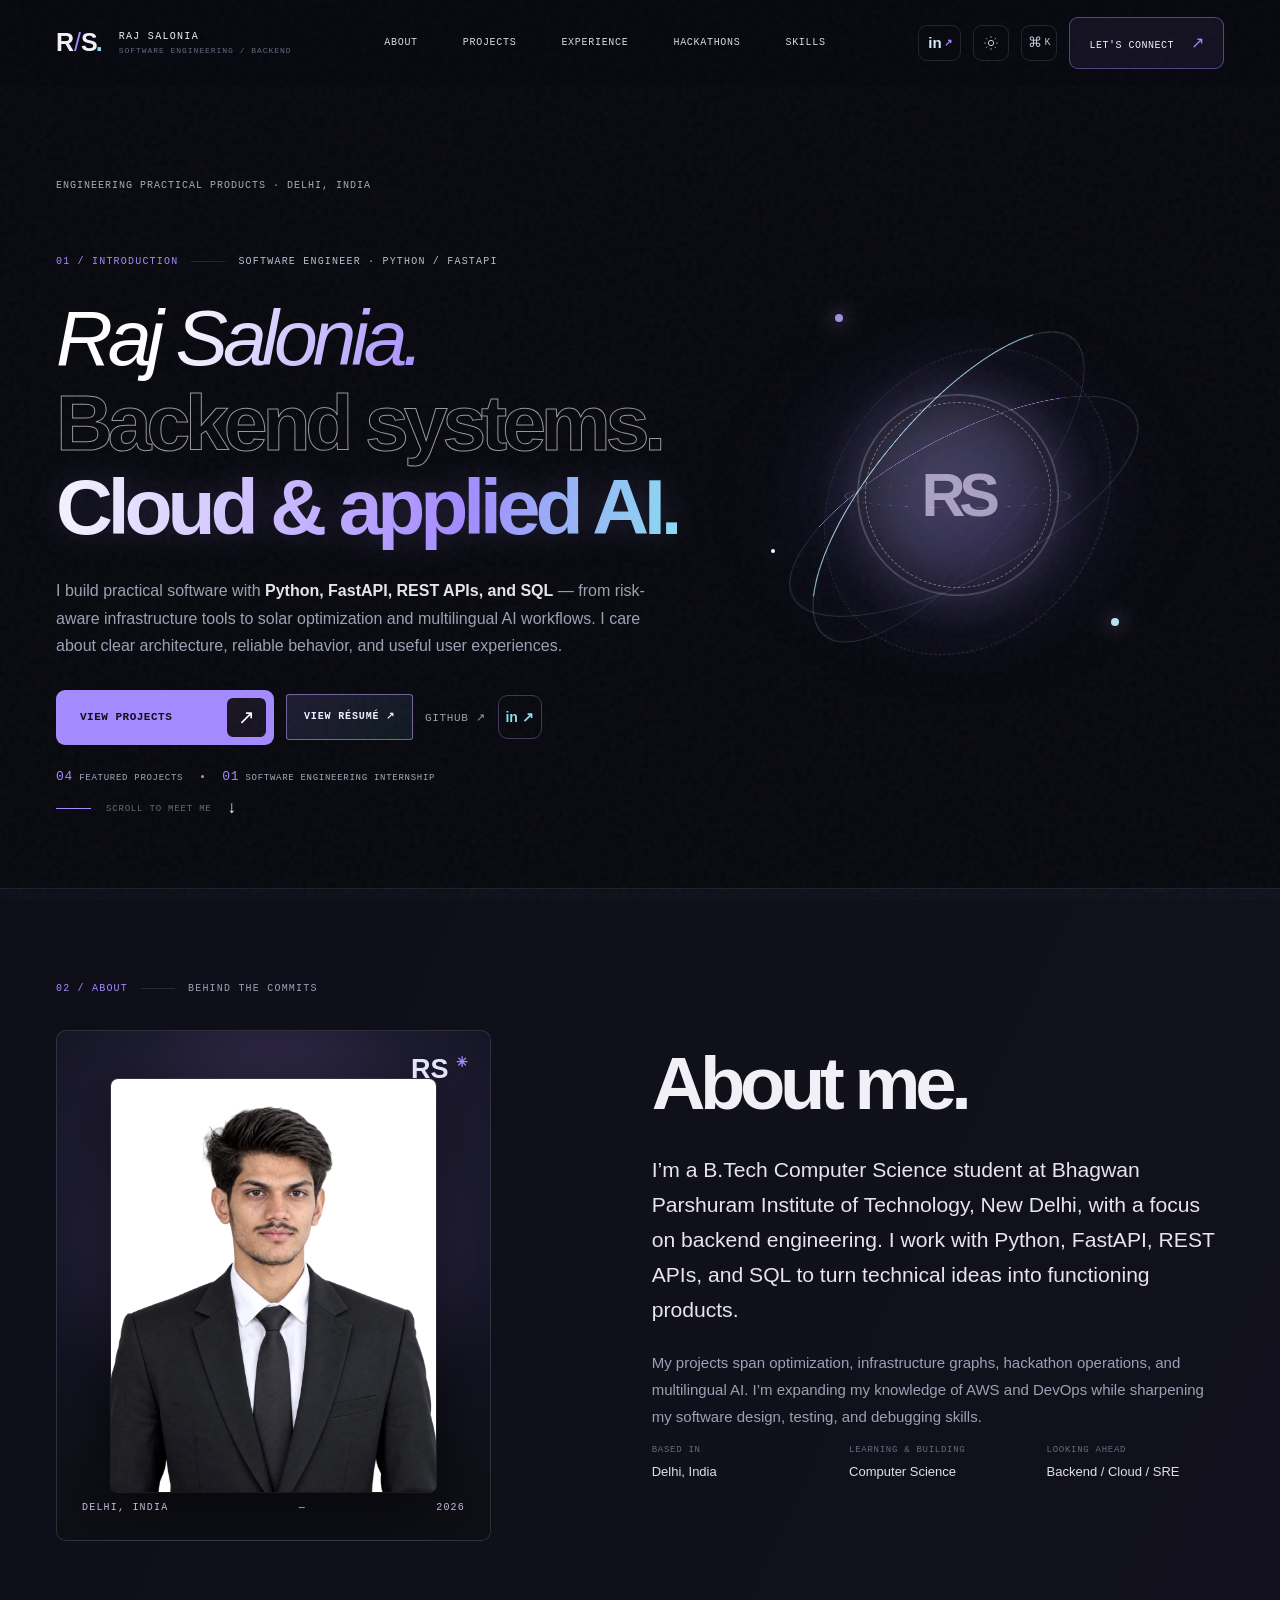
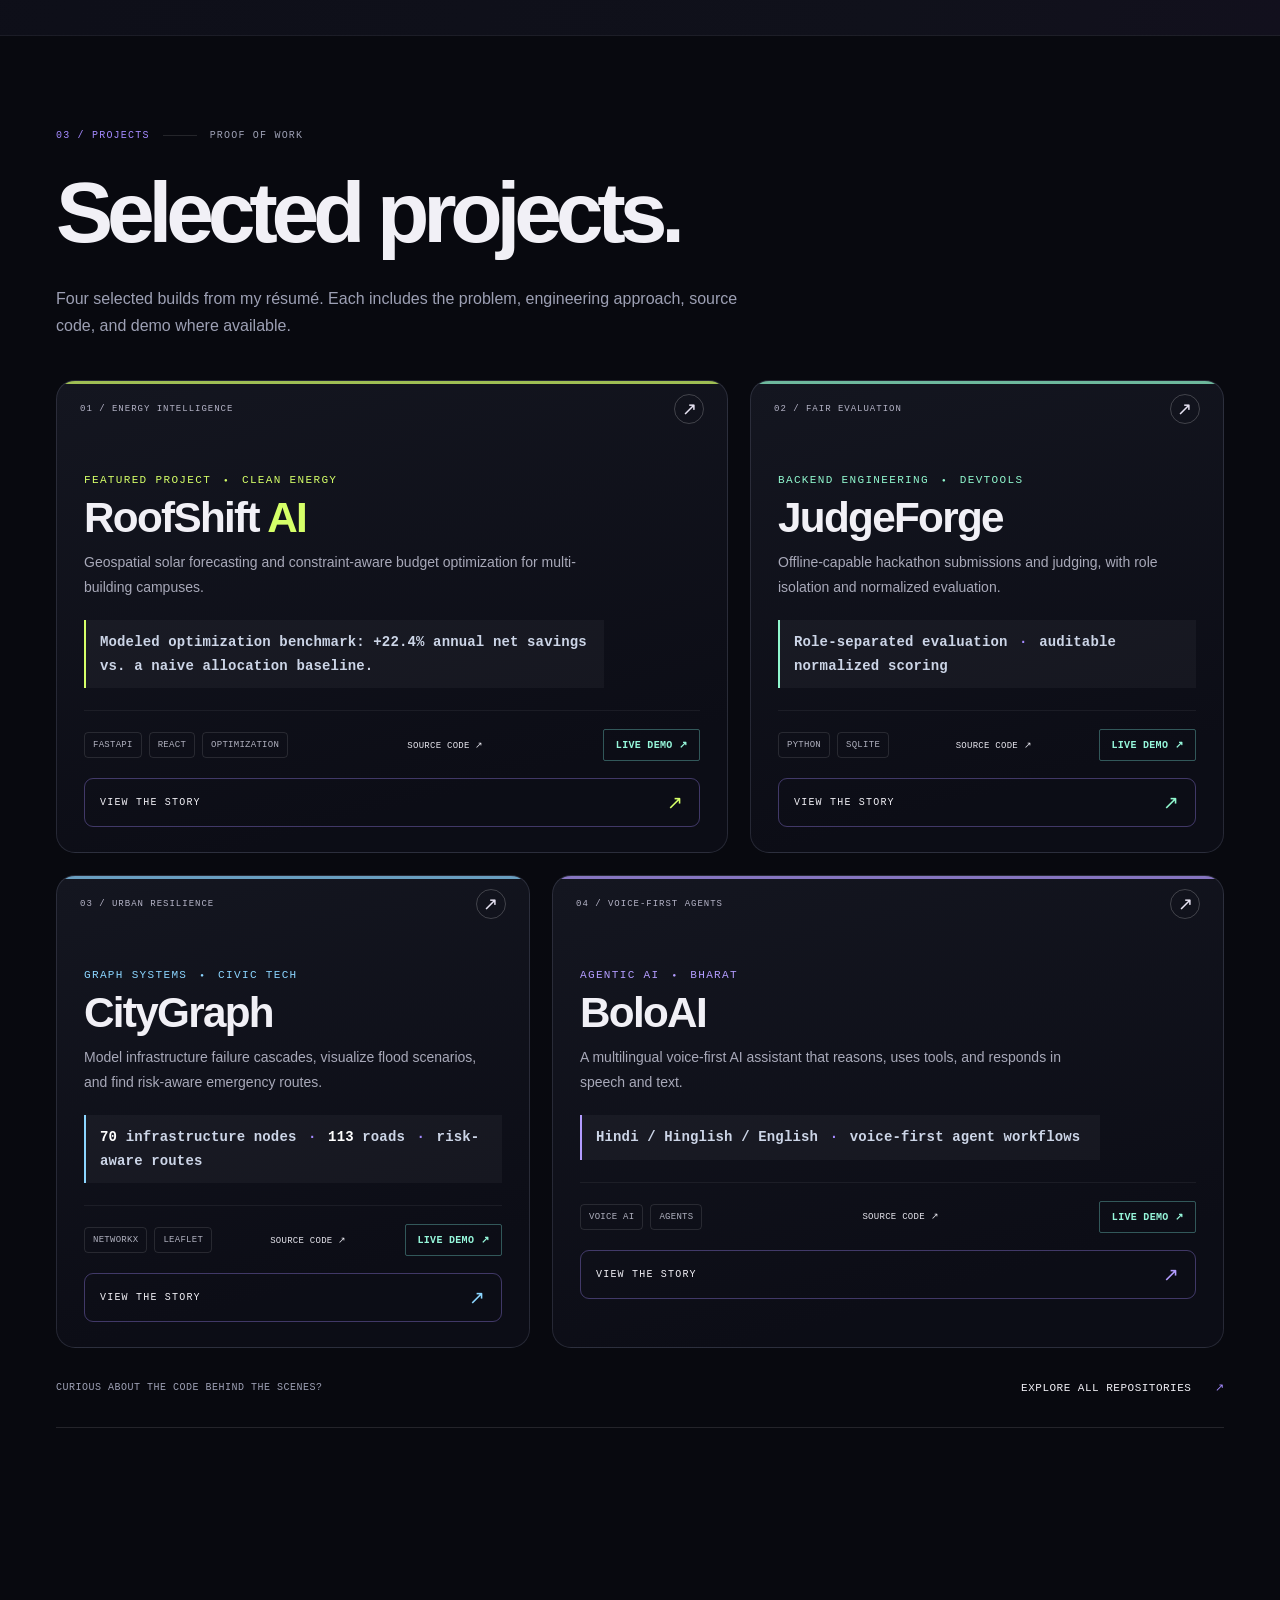
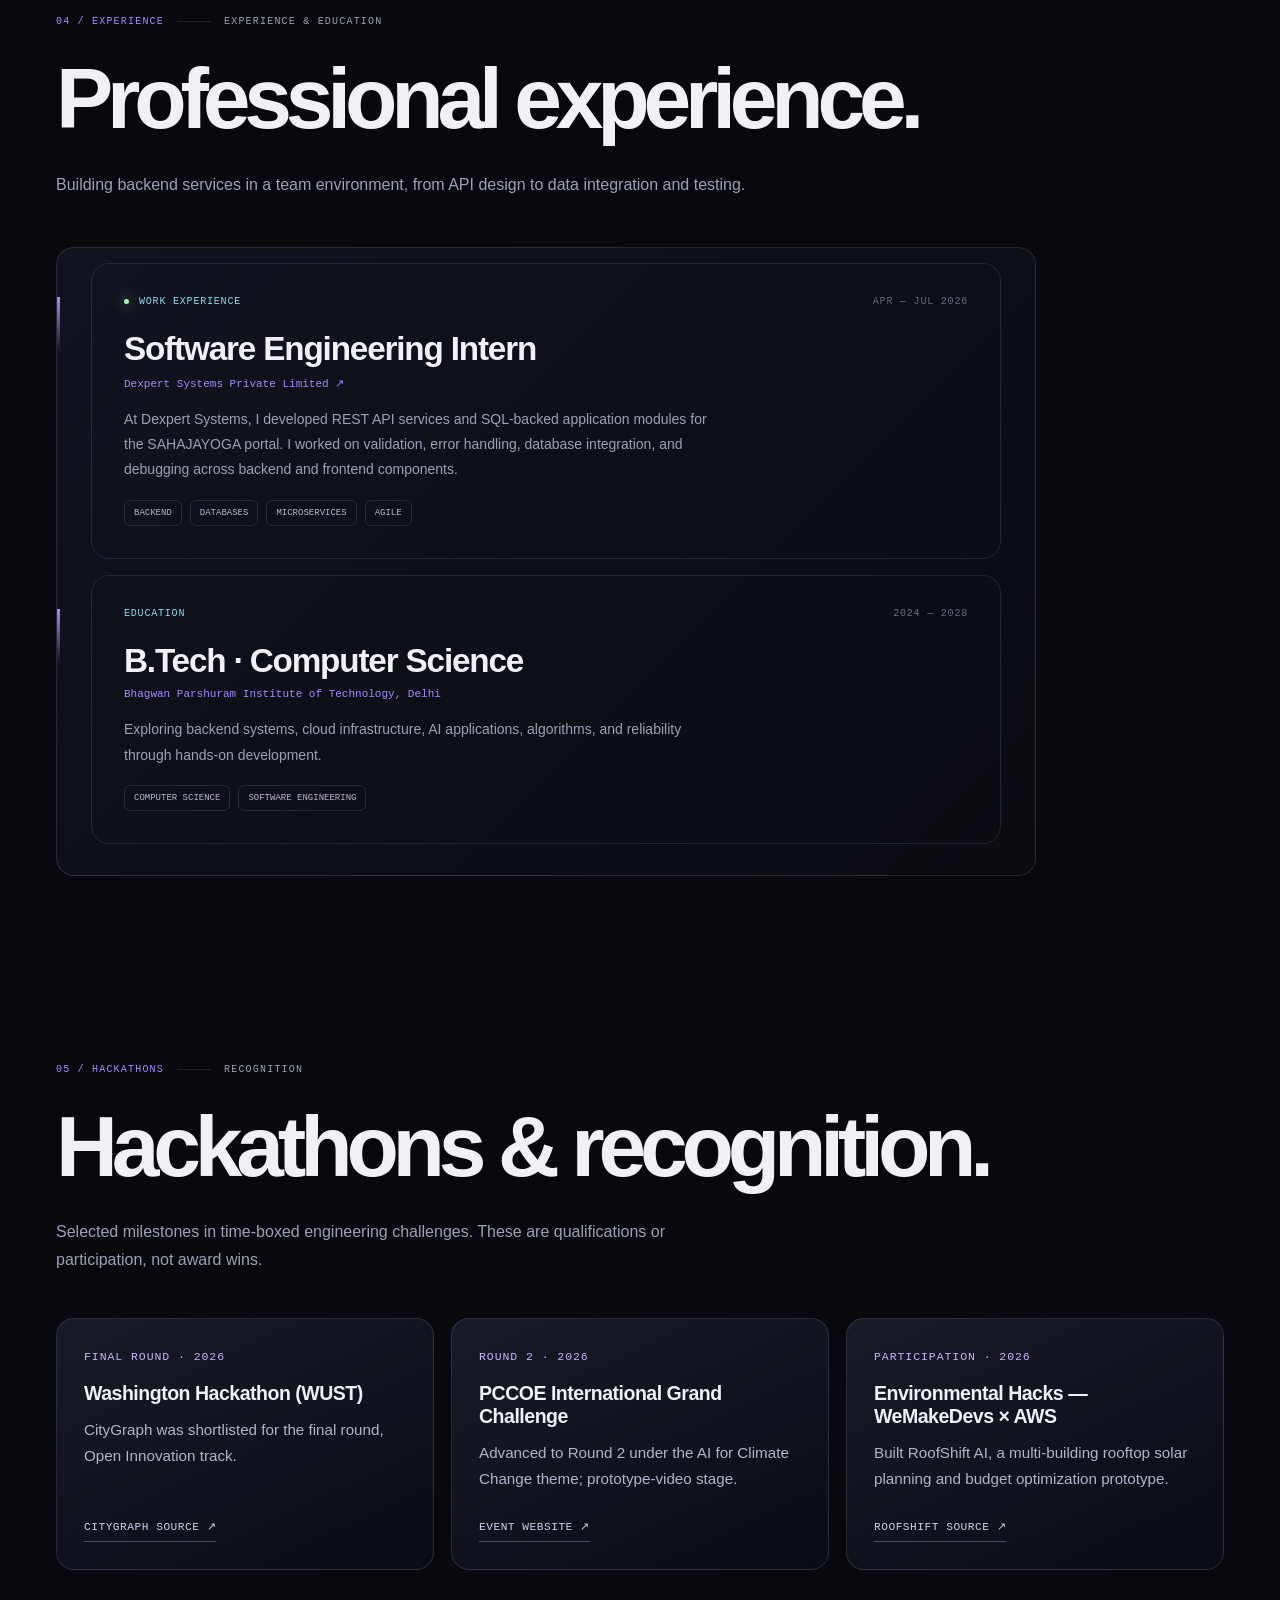
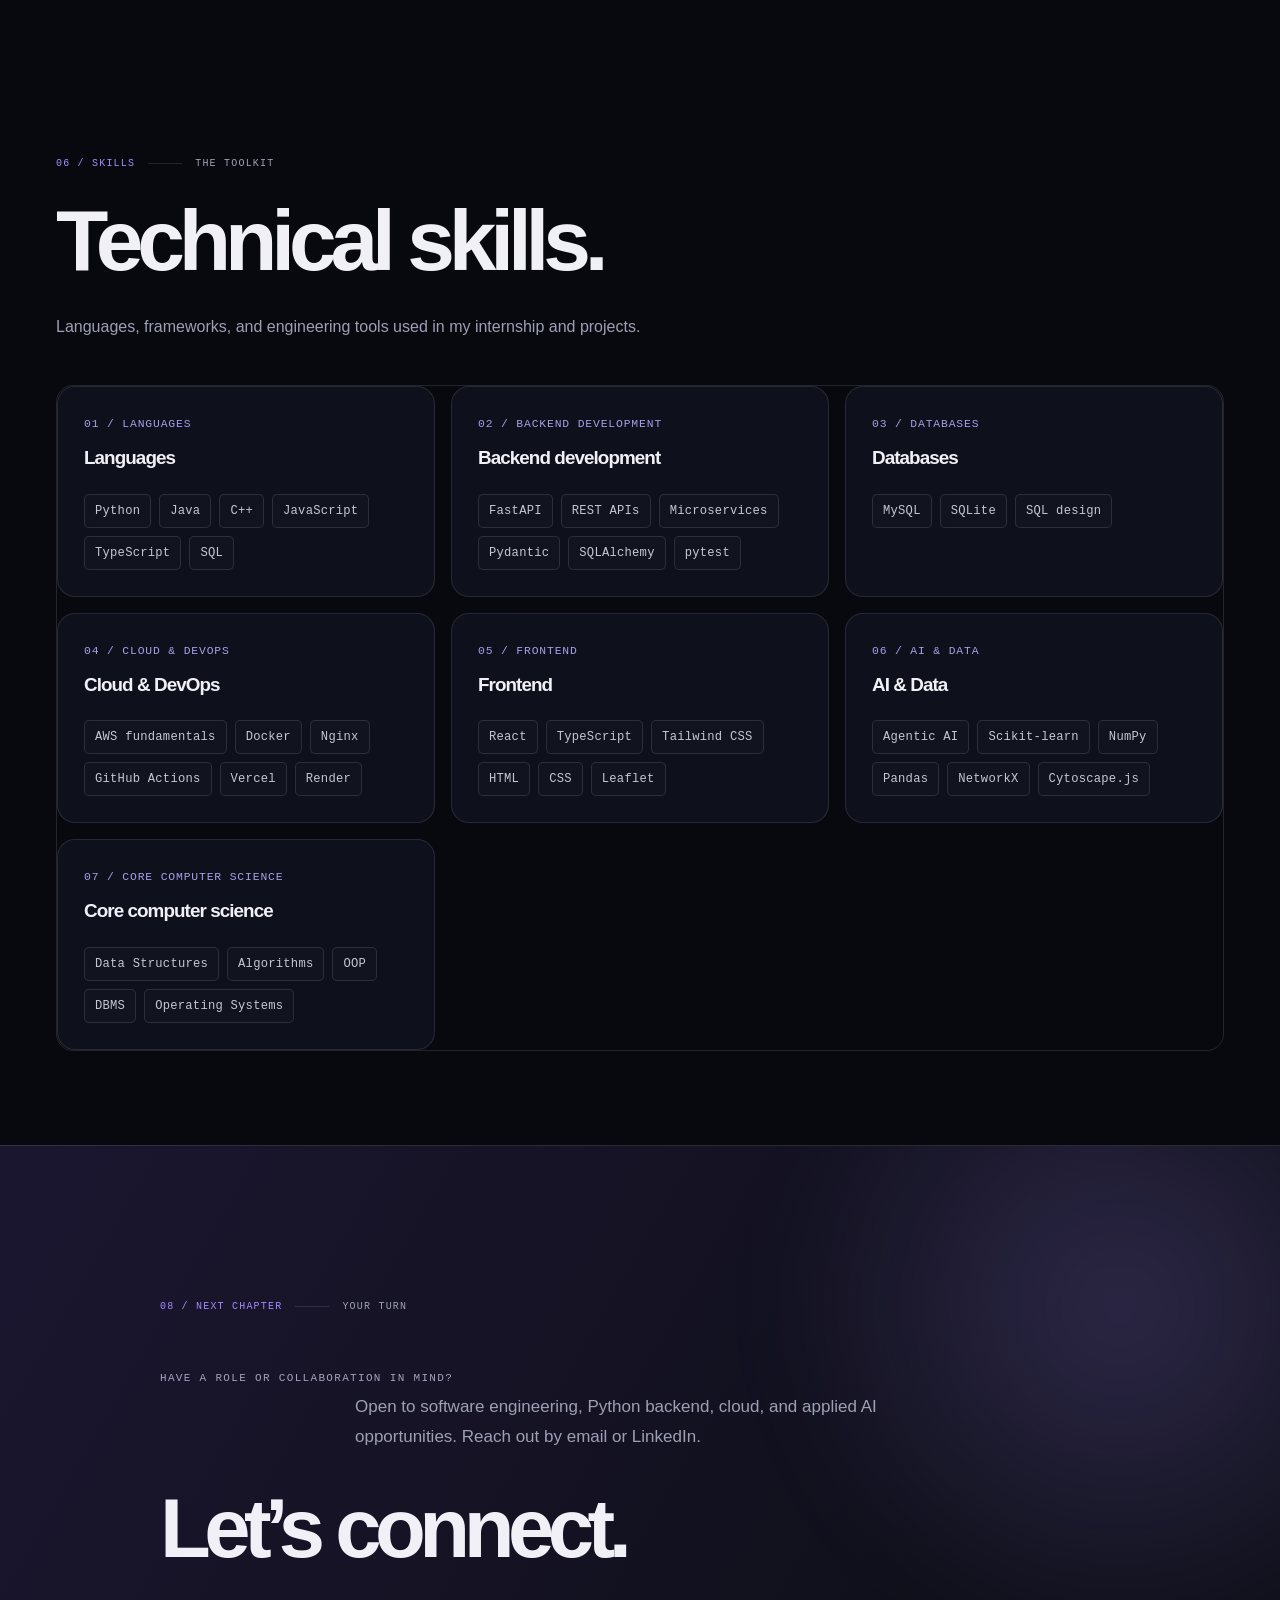
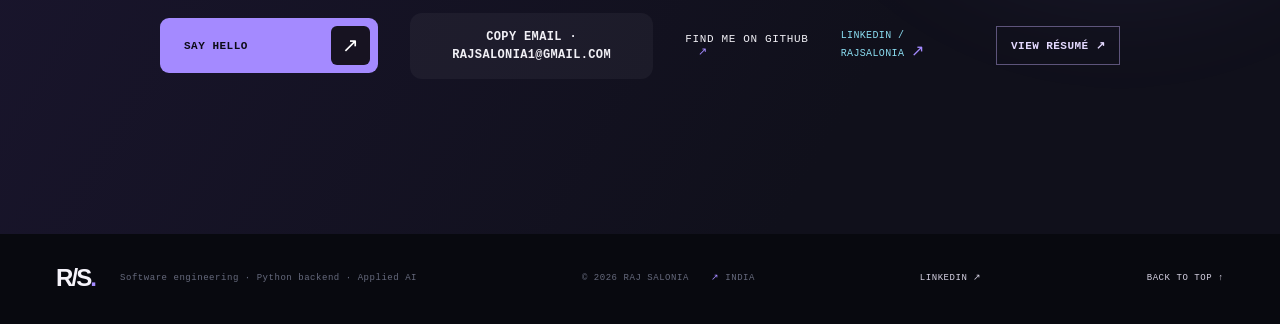
==== commit 05ec164f: "refactor(portfolio): focus on four projects, experience, and verified hackathon milestones" ====
--- a/portfolio-site/index.html
+++ b/portfolio-site/index.html
@@ -5,21 +5,21 @@
 <meta charset="utf-8"/>
 <meta content="width=device-width, initial-scale=1" name="viewport"/>
 <meta content="#08090f" name="theme-color"/>
-<meta content="Raj Salonia — backend, cloud and AI software engineer. Explore 4 featured projects, real internship experience, live demos, hackathon milestones, and an interactive portfolio." name="description"/>
+<meta content="Raj Salonia — software engineering student and backend-focused builder. Explore RoofShift AI, JudgeForge, CityGraph, BoloAI, and my backend internship experience." name="description"/>
 <meta content="website" property="og:type"/>
-<meta content="Raj Salonia — Engineer the Unordinary" property="og:title"/>
-<meta content="Backend systems · Cloud engineering · Applied AI. Projects, interactive engineering lab, internship experience and live demos." property="og:description"/>
+<meta content="Raj Salonia | Software Engineer" property="og:title"/>
+<meta content="Python, FastAPI, cloud and applied AI. Four engineering projects, industry experience and hackathon qualifications." property="og:description"/>
 <meta content="https://avatars.githubusercontent.com/u/192779515?v=4" property="og:image"/>
 <meta content="dark" name="color-scheme"/>
 <meta content="https://raj-salonia-portfolio.vercel.app/" property="og:url"/>
 <link href="https://raj-salonia-portfolio.vercel.app/" rel="canonical"/>
 <link href="https://www.linkedin.com/in/rajsalonia/" rel="me"/>
 <meta content="Raj Salonia" name="author"/>
-<title>Raj Salonia — Engineer the Unordinary</title>
+<title>Raj Salonia | Software Engineer — Python Backend, Cloud &amp; AI</title>
 <link href="data:image/svg+xml,%3Csvg%20xmlns%3D%22http%3A%2F%2Fwww.w3.org%2F2000%2Fsvg%22%20width%3D%2264%22%20height%3D%2264%22%20viewBox%3D%220%200%2064%2064%22%3E%3Crect%20width%3D%2264%22%20height%3D%2264%22%20rx%3D%2216%22%20fill%3D%22%2311121b%22%2F%3E%3Cpath%20d%3D%22M13%2045V19h13c9%200%2012%204%2012%2010%200%205-3%208-7%209l8%207H29l-9-10v10H13zm7-17h7c3%200%204-1%204-3s-1-3-4-3h-7v6%22%20fill%3D%22%23f3efff%22%2F%3E%3Cpath%20d%3D%22M44%2014h7L41%2050h-7l10-36Z%22%20fill%3D%22%23a48aff%22%2F%3E%3Ccircle%20cx%3D%2251%22%20cy%3D%2248%22%20r%3D%223%22%20fill%3D%22%238adcf0%22%2F%3E%3C%2Fsvg%3E%0A" rel="icon" type="image/svg+xml"/>
-<link href="https://fonts.googleapis.com" rel="preconnect"/>
-<link crossorigin="" href="https://fonts.gstatic.com" rel="preconnect"/>
-<link href="https://fonts.googleapis.com/css2?family=DM+Mono:wght@400;500&amp;family=DM+Sans:wght@400;500;600;700&amp;family=Space+Grotesk:wght@400;500;600;700&amp;display=swap" rel="stylesheet"/>
+
+
+
 <style>
 :root{--bg:#08090f;--bg-2:#10111a;--surface:#10121c;--surface-2:#151827;--text:#f1f0f6;--muted:#9da0b4;--faint:#666a7d;--border:rgba(255,255,255,.115);--border-subtle:rgba(255,255,255,.06);--violet:#a48aff;--cyan:#8adcf0;--accent:#a48aff;--accent-rgb:164,138,255;--glow:rgba(126,103,252,.16);--radius:20px;--mono:'DM Mono',ui-monospace,SFMono-Regular,monospace;--display:'Space Grotesk',Arial,sans-serif;--body:'DM Sans',Arial,sans-serif}
 :root[data-theme=amber]{--violet:#ffbc8b;--cyan:#f8d995;--accent:#ffb474;--accent-rgb:255,180,116;--glow:rgba(249,167,98,.18)}
@@ -170,380 +170,225 @@
   .data-top {right:0;} .data-bottom {left:0;}
 }
 </style>
-</head>
-<body><div aria-hidden="true" id="readingProgress" style="position:fixed;top:0;left:0;width:0;height:2px;z-index:150;background:linear-gradient(90deg,#a48aff,#84f6ed);box-shadow:0 0 12px #a48aff;pointer-events:none;transition:width 80ms linear"></div>
+<meta content="summary_large_image" name="twitter:card"/><meta content="Raj Salonia | Software Engineer" name="twitter:title"/><meta content="Backend engineering · Python / FastAPI · Cloud and applied AI" name="twitter:description"/><style>
+/* Professional pass: stronger focus, calmer motion, consistent grids. */
+:root{--professional-ink:#080a11}
+html{scroll-padding-top:96px}
+section[id]{scroll-margin-top:96px}
+.hero-heading{font-size:clamp(2.65rem,6.15vw,6.4rem)!important;line-height:1.07!important;letter-spacing:-.065em!important;overflow-wrap:normal}
+.hero-description{max-width:660px!important;line-height:1.72!important}
+.hero-system{opacity:.45;filter:saturate(.55);transform:scale(.78)}
+.hero-art{opacity:.48;filter:saturate(.65)}
+.hero-trust{margin-top:24px!important;gap:18px!important}
+.hero-buttons{gap:12px!important;flex-wrap:wrap!important}
+.hero-buttons>a{white-space:nowrap}
+.hero-microline{opacity:.8;letter-spacing:.1em}
+.hero .eyebrow{flex-wrap:wrap!important;white-space:normal!important}
+.hero .eyebrow span:last-child{max-width:100%;overflow-wrap:anywhere}
+.hero .eyebrow{color:#b8c0d4}
+.section-pad{padding-top:94px!important;padding-bottom:94px!important}
+.section-lede{max-width:690px;line-height:1.72}
+.work .section-heading{margin-bottom:40px}
+.projects-grid{gap:22px!important}
+.project-card{border-radius:19px!important;min-height:unset!important;border:1px solid rgba(194,205,238,.14)!important;transition:transform .24s ease,border-color .24s ease!important}
+.project-card:hover{transform:translateY(-4px)!important;border-color:rgba(169,156,244,.4)!important}
+.project-card:before{content:'';position:absolute;left:0;top:0;right:0;height:3px;background:var(--card-accent,#9e91ef);opacity:.72}
+.project-copy{padding-top:38px!important}
+.project-card .project-type{font-size:.69rem!important}
+.project-card h3{letter-spacing:-.04em!important}
+.project-card p{line-height:1.73}
+.project-proof{color:#ccd5e7!important;font-weight:600}
+.project-card .project-links{margin-top:20px!important}
+.experience-layout{display:block!important;max-width:980px}
+.experience-timeline{max-width:none!important;width:100%!important}
+.experience .timeline-entry{padding:32px!important;border:1px solid rgba(197,205,238,.12);border-radius:18px;margin-bottom:16px}
+.recognition-list{display:grid;grid-template-columns:repeat(3,minmax(0,1fr));gap:17px;margin-top:34px}
+.recognition-item{background:linear-gradient(155deg,rgba(33,36,53,.65),rgba(12,15,24,.55));border:1px solid rgba(205,210,240,.14);border-radius:18px;padding:27px;display:flex;flex-direction:column;justify-content:space-between;gap:24px;min-height:252px;transition:border-color .22s,transform .22s}
+.recognition-item:hover{border-color:rgba(173,158,248,.45);transform:translateY(-3px)}
+.recognition-tag{display:inline-block;font:500 .72rem 'DM Mono',monospace;color:#c4b5fd;letter-spacing:.08em}
+.recognition-item h3{font:600 1.22rem 'Space Grotesk',sans-serif;letter-spacing:-.025em;margin:18px 0 12px;color:#eff1f8}
+.recognition-item p{line-height:1.7;color:#aeb6c9;margin:0;font-size:.95rem}
+.recognition-item>a{font:500 .7rem 'DM Mono',monospace;letter-spacing:.045em;color:#cdd3ec;align-self:flex-start;border-bottom:1px solid rgba(209,213,244,.3);padding-bottom:8px}
+.recognition-item>a:hover{color:#fff;border-color:#fff}
+.skills-grid{grid-template-columns:repeat(3,minmax(0,1fr))!important;gap:16px!important}
+.skill-category{min-height:0!important;padding:26px!important;background:rgba(22,25,39,.53);border:1px solid rgba(205,210,240,.12);border-radius:18px}
+.skill-category h3{font:600 1.18rem 'Space Grotesk',sans-serif!important;margin:14px 0 23px!important;line-height:1.35!important}
+.skill-label{font:500 .71rem 'DM Mono',monospace;letter-spacing:.075em;color:#aa9dea}
+.skill-chips{gap:8px!important}
+.skill-chips span{font-size:.76rem!important;padding:9px 10px!important}
+.contact-inner{max-width:960px}
+.contact-orbit{display:none}
+.contact h2{font-size:clamp(3rem,6.5vw,6.5rem)!important}
+.footer{padding:30px 0!important}
+.reveal{transition-duration:.45s!important}
+/* This is a developer portfolio, not an animation demo. */
+@media(max-width:1200px){.skills-grid{grid-template-columns:repeat(2,minmax(0,1fr))!important}}
+@media(max-width:980px){.recognition-list{grid-template-columns:1fr!important}.recognition-item{min-height:0}.hero-system,.hero-art{opacity:.26!important}}
+@media(max-width:680px){.skills-grid{grid-template-columns:1fr!important}.hero-heading{font-size:clamp(2.65rem,9vw,4.25rem)!important;letter-spacing:-.055em!important}.hero-trust{flex-wrap:wrap!important}.hero-buttons{display:flex!important;align-items:stretch!important;gap:10px!important}.hero-buttons>a{margin:0!important;max-width:100%;font-size:.74rem!important}.hero-system,.hero-art{display:none!important}.section-pad{padding-top:68px!important;padding-bottom:68px!important}.project-card{padding:0!important}.project-copy{padding-top:20px!important}.experience .timeline-entry{padding:22px!important}.skill-category{padding:22px!important}.recognition-item{padding:24px!important}.contact-actions{gap:12px}.contact-actions>*{max-width:100%}.contact-copy-email{overflow-wrap:anywhere}}
+@media(max-width:360px){.hero-heading{font-size:clamp(2.3rem,9vw,3.1rem)!important}.hero-buttons{flex-direction:column!important}.hero-buttons>a{width:100%!important;justify-content:center}.nav-cta{display:none!important}}
+@media(prefers-reduced-motion:reduce){*,*:before,*:after{scroll-behavior:auto!important;animation-duration:.01ms!important;animation-iteration-count:1!important;transition-duration:.01ms!important}.hero-system,.hero-art{transform:none!important}}
+</style></head>
+<body data-release="portfolio-professional-2026-10"><div aria-hidden="true" id="readingProgress" style="position:fixed;top:0;left:0;width:0;height:2px;z-index:150;background:linear-gradient(90deg,#a48aff,#84f6ed);box-shadow:0 0 12px #a48aff;pointer-events:none;transition:width 80ms linear"></div>
 <a class="skip-link" href="#main">Skip to content</a>
 <div class="page-progress" id="pageProgress"></div>
-<div aria-hidden="true" class="cursor-glow" id="cursorGlow"></div>
+
 <div aria-hidden="true" class="grain"></div>
-<canvas aria-hidden="true" id="constellation"></canvas>
+
 <header class="site-header" id="siteHeader">
-<a aria-label="Raj Salonia — back to top" class="brand" href="#top"><span class="brand-mark">R<span class="brand-slash">/</span>S<span class="brand-dot">.</span></span><span class="brand-caption">RAJ SALONIA <small>ENGINEER / CREATOR</small></span></a>
-<nav aria-label="Main navigation" class="nav-links">
-<a href="#about">ABOUT <span>01</span></a><a href="#work">WORK <span>02</span></a><a href="#experience">JOURNEY <span>03</span></a>
-</nav>
+<a aria-label="Raj Salonia — back to top" class="brand" href="#top"><span class="brand-mark">R<span class="brand-slash">/</span>S<span class="brand-dot">.</span></span><span class="brand-caption">RAJ SALONIA <small>SOFTWARE ENGINEERING / BACKEND</small></span></a>
+<nav aria-label="Main navigation" class="nav-links"><a href="#about">ABOUT</a><a href="#work">PROJECTS</a><a href="#experience">EXPERIENCE</a><a href="#recognition">HACKATHONS</a><a href="#toolkit">SKILLS</a></nav>
 <div class="header-actions"><a aria-label="Connect with Raj on LinkedIn" class="linkedin-header" href="https://www.linkedin.com/in/rajsalonia/" rel="noopener noreferrer" target="_blank" title="LinkedIn profile">in<span>↗</span></a><button aria-label="Switch color palette" class="icon-button mode-toggle" id="modeToggle" title="Switch color palette"><svg fill="none" stroke="currentColor" stroke-width="1.5" viewbox="0 0 24 24"><circle cx="12" cy="12" r="4"></circle><path d="M12 2v2m0 16v2M4.93 4.93l1.41 1.41m11.32 11.32 1.41 1.41M2 12h2m16 0h2M4.93 19.07l1.41-1.41M17.66 6.34l1.41-1.41"></path></svg></button><button aria-label="Open quick navigation" class="icon-button command-trigger" id="commandButton" title="Open quick navigation">⌘<span>K</span></button><a class="nav-cta" href="#contact">LET'S CONNECT <span aria-hidden="true">↗</span></a><button aria-expanded="false" aria-label="Open mobile menu" class="menu-toggle" id="menuToggle"><span></span><span></span></button></div>
 </header>
-<div class="mobile-menu" hidden="" id="mobileMenu"><a href="#about">ABOUT ME</a><a href="#work">SELECTED WORK</a><a href="#experience">MY JOURNEY</a><a href="#toolkit">TOOLKIT</a><a href="#lab">PLAYGROUND</a><a href="https://www.linkedin.com/in/rajsalonia/" rel="noopener noreferrer" target="_blank">LINKEDIN ↗</a><a href="#contact">CONNECT ↗</a></div>
+<div class="mobile-menu" hidden="" id="mobileMenu"><a href="#about">ABOUT</a><a href="#work">PROJECTS</a><a href="#experience">EXPERIENCE</a><a href="#recognition">HACKATHONS</a><a href="#toolkit">SKILLS</a><a href="#contact">CONTACT</a><a href="https://www.linkedin.com/in/rajsalonia/" rel="noopener noreferrer" target="_blank">LINKEDIN ↗</a></div>
 <main id="main">
 <section aria-labelledby="heroTitle" class="hero section-container" id="top">
-<div class="hero-microline reveal"><span class="status-dot"></span> BUILDING AT THE INTERSECTION OF CODE &amp; CURIOSITY <span class="microline-rule"></span><span class="hero-year">EST. 2024 — ONGOING</span></div>
+<div class="hero-microline reveal">ENGINEERING PRACTICAL PRODUCTS · DELHI, INDIA</div>
 <div class="hero-grid">
 <div class="hero-copy">
-<div class="eyebrow reveal"><span class="eyebrow-index">01 / THE INTRO</span><span class="eyebrow-line"></span><span>HELLO, INTERNET.</span></div>
-<h1 class="hero-heading reveal" id="heroTitle">I'm <span class="serif-swoosh">Raj</span><span class="period">.</span><br/><span class="hero-outline">I build systems</span><br/><span class="hero-highlight">with impact<span class="period">.</span></span></h1>
-<p class="hero-description reveal">Software engineer and builder focused on <strong>backend systems, cloud infrastructure, and applied AI.</strong> From graph-based emergency routing to solar optimization and multilingual agents, I turn difficult problems into thoughtful, working products.</p>
-<div class="hero-buttons reveal"><a class="primary-button magnetic" href="#work"><span>EXPLORE MY WORK</span><span class="button-arrow">↗</span></a><a class="text-button" href="https://github.com/rajsalonia" rel="noopener noreferrer" target="_blank">GITHUB / RAJSALONIA <span>↗</span></a><a aria-label="View Raj Salonia on LinkedIn" class="hero-social-link" href="https://www.linkedin.com/in/rajsalonia/" rel="noopener noreferrer" target="_blank">in ↗</a><a aria-label="View Raj Salonia resume PDF in a new tab" class="hero-resume-link" href="/Raj_Salonia_Resume.pdf" target="_blank" rel="noopener noreferrer" title="Opens résumé PDF in a new tab. Use the PDF viewer to download it.">VIEW RÉSUMÉ ↗</a></div>
-<div aria-label="Portfolio highlights" class="hero-trust reveal"><span><b>04</b> FEATURED PROJECTS</span><i></i><span><b>01</b> SOFTWARE INTERNSHIP</span><i></i><span><b>10×</b> HACKATHON FINALIST</span></div>
-<div class="hero-bottom reveal"><span class="asterisk">✳</span><span>THINK BIG. BUILD REAL.<br/><strong>KEEP ITERATING.</strong></span><span class="tiny-divider"></span><span class="hero-location">BASED IN DELHI, INDIA<br/>OPEN TO COLLABORATION</span></div><a aria-label="Connect with Raj Salonia on LinkedIn" class="network-ribbon-link" href="https://www.linkedin.com/in/rajsalonia/" rel="noopener noreferrer" target="_blank"><strong>LET'S CONNECT</strong><span>Find my engineering experience and updates on LinkedIn</span><b>LINKEDIN ↗</b></a>
+<div class="eyebrow reveal"><span class="eyebrow-index">01 / INTRODUCTION</span><span class="eyebrow-line"></span><span>SOFTWARE ENGINEER · PYTHON / FASTAPI</span></div>
+<h1 class="hero-heading reveal" id="heroTitle"><span class="serif-swoosh">Raj Salonia.</span><br/><span class="hero-outline">Backend systems.</span><br/><span class="hero-highlight">Cloud &amp; applied AI.</span></h1>
+<p class="hero-description reveal">I build practical software with <strong>Python, FastAPI, REST APIs, and SQL</strong> — from risk-aware infrastructure tools to solar optimization and multilingual AI workflows. I care about clear architecture, reliable behavior, and useful user experiences.</p>
+<div class="hero-buttons reveal"><a class="primary-button magnetic" href="#work"><span>VIEW PROJECTS</span><span class="button-arrow">↗</span></a>
+<a aria-label="Open Raj Salonia résumé PDF in a new tab" class="hero-resume-link" href="/Raj_Salonia_Resume.pdf" rel="noopener noreferrer" target="_blank">VIEW RÉSUMÉ ↗</a>
+<a class="text-button" href="https://github.com/rajsalonia" rel="noopener noreferrer" target="_blank">GITHUB ↗</a>
+<a aria-label="View LinkedIn profile" class="hero-social-link" href="https://www.linkedin.com/in/rajsalonia/" rel="noopener noreferrer" target="_blank">in ↗</a></div>
+<div aria-label="Portfolio highlights" class="hero-trust reveal"><span><b>04</b> FEATURED PROJECTS</span><i></i><span><b>01</b> SOFTWARE ENGINEERING INTERNSHIP</span></div>
+
 </div>
 <div aria-label="Interactive orbital illustration around Raj's portrait" class="hero-art reveal" id="heroArt">
-<div class="art-corner art-corner-tl">FIG. 001<br/>A MIND IN MOTION</div><div class="art-corner art-corner-br">SYSTEMS / INTELLIGENCE<br/>DESIGN / EXPERIMENT</div>
+
 <div class="orb-glow"></div>
 <div class="orbital-system" id="orbitalSystem">
 <div class="orbit orbit-one"></div><div class="orbit orbit-two"></div><div class="orbit orbit-three"></div><div class="orbit orbit-four"></div>
 <div class="orbit-tick tick-one"></div><div class="orbit-tick tick-two"></div><div class="orbit-tick tick-three"></div>
 <div class="orb-core"><div class="orb-pulse"></div><span aria-hidden="true" class="orb-monogram">RS</span><img alt="Portrait of Raj Salonia from his GitHub profile" height="172" loading="eager" onerror="this.hidden=true" src="https://avatars.githubusercontent.com/u/192779515?v=4" width="172"/><div class="orb-core-ring"></div></div>
-<div class="mini-node node-one"><span>AI<span class="node-dot">●</span></span></div><div class="mini-node node-two"><span>API</span></div><div class="mini-node node-three"><span>∞</span></div>
-</div>
-<div class="art-data-card data-top"><span class="data-spark">✦</span><span>FOCUS AREA<br/><strong>CLOUD × AI</strong></span></div>
-<div class="art-data-card data-bottom"><div class="data-bars"><i></i><i></i><i></i><i></i><i></i><i></i><i></i><i></i></div><span>KEEP BUILDING<br/><strong>NEVER STATIC</strong></span></div>
-<div class="art-crosshair crosshair-one">+</div><div class="art-crosshair crosshair-two">+</div><div class="orb-status">● LIVE IN MOTION <span>DESIGN.EXECUTE.ITERATE()</span></div>
+
+</div>
+
+
+
 </div>
 </div>
 <a class="scroll-cue" href="#about"><span class="scroll-line"></span>SCROLL TO MEET ME <span class="scroll-arrow">↓</span></a>
 </section>
-<div aria-label="Areas of interest" class="marquee"><div aria-hidden="true" class="marquee-inner"><span>BACKEND SYSTEMS</span><i>✳</i><span>ARTIFICIAL INTELLIGENCE</span><i>✳</i><span>CLOUD ENGINEERING</span><i>✳</i><span>GRAPH INTELLIGENCE</span><i>✳</i><span>PRODUCT THINKING</span><i>✳</i><span>BACKEND SYSTEMS</span><i>✳</i><span>ARTIFICIAL INTELLIGENCE</span><i>✳</i><span>CLOUD ENGINEERING</span><i>✳</i><span>GRAPH INTELLIGENCE</span><i>✳</i><span>PRODUCT THINKING</span><i>✳</i></div></div>
-<section aria-label="Portfolio highlights" class="proof-ribbon section-container reveal">
-<div class="proof-left"><span class="proof-glyph">✦</span><div><small>DESIGN MEETS ENGINEERING</small><strong>Practical engineering. Thoughtful presentation.</strong></div></div>
-<div class="proof-items"><div><span>01</span><strong>REAL-WORLD PROBLEMS</strong></div><div><span>02</span><strong>WORKING SOURCE CODE</strong></div><div><span>03</span><strong>THOUGHTFUL EXPERIENCES</strong></div></div>
-<a aria-label="Visit the interactive playground" href="#lab">EXPLORE THE LAB <b>↗</b></a>
-</section>
-<section aria-labelledby="aboutTitle" class="about section-pad" id="about"><div class="section-container about-layout"><div class="about-side reveal"><p class="eyebrow"><span class="eyebrow-index">02 / THE HUMAN</span><span class="eyebrow-line"></span><span>BEHIND THE COMMITS</span></p><div class="about-portrait"><div class="portrait-top">BUILDER, ENGINEER<br/>PROBLEM SOLVER.</div><img alt="Portrait of Raj Salonia, software engineering student and backend developer" height="360" loading="lazy" src="[data-uri]" width="360"/><span aria-hidden="true" class="portrait-monogram">RS</span><span class="portrait-stamp">RS <i>✳</i></span><div class="portrait-bottom">DELHI, INDIA <span>—</span> 2026</div></div></div><div class="about-main reveal"><h2 id="aboutTitle">A little <em>obsessed</em><br/>with <span class="about-outline">building.</span></h2><p class="about-lead">I'm Raj, a B.Tech Computer Science student at BPIT in Delhi, and a backend-focused software developer. I enjoy turning complex problems into tools people can actually use.</p><p class="about-copy">During my software engineering internship at Dexpert Systems, I worked on REST APIs, SQL-backed services, and application integration. My independent builds range from solar investment optimization and urban risk analysis to voice-first AI and fair hackathon judging. Across all of them, I care about reliable systems and thoughtful user experiences.</p><div class="about-quote"><span>“</span><p>Don't just make it work.<br/><strong>Make it worth using.</strong></p></div><div class="about-facts"><div><span>BASED IN</span><strong>Delhi, India</strong></div><div><span>LEARNING &amp; BUILDING</span><strong>Computer Science</strong></div><div><span>LOOKING AHEAD</span><strong>Backend / Cloud / SRE</strong></div></div></div></div></section>
+
+
+<section aria-labelledby="aboutTitle" class="about section-pad" id="about"><div class="section-container about-layout"><div class="about-side reveal"><p class="eyebrow"><span class="eyebrow-index">02 / ABOUT</span><span class="eyebrow-line"></span><span>BEHIND THE COMMITS</span></p><div class="about-portrait"><img alt="Portrait of Raj Salonia, software engineering student and backend developer" height="360" loading="lazy" src="[data-uri]" width="360"/><span aria-hidden="true" class="portrait-monogram">RS</span><span class="portrait-stamp">RS <i>✳</i></span><div class="portrait-bottom">DELHI, INDIA <span>—</span> 2026</div></div></div><div class="about-main reveal"><h2 id="aboutTitle">About me.</h2><p class="about-lead">I’m a B.Tech Computer Science student at Bhagwan Parshuram Institute of Technology, New Delhi, with a focus on backend engineering. I work with Python, FastAPI, REST APIs, and SQL to turn technical ideas into functioning products.</p><p class="about-copy">My projects span optimization, infrastructure graphs, hackathon operations, and multilingual AI. I’m expanding my knowledge of AWS and DevOps while sharpening my software design, testing, and debugging skills.</p><div class="about-facts"><div><span>BASED IN</span><strong>Delhi, India</strong></div><div><span>LEARNING &amp; BUILDING</span><strong>Computer Science</strong></div><div><span>LOOKING AHEAD</span><strong>Backend / Cloud / SRE</strong></div></div></div></div></section>
 <section aria-labelledby="workTitle" class="work section-container section-pad" id="work">
-<div class="section-heading reveal"><div><p class="eyebrow"><span class="eyebrow-index">03 / SELECTED BUILDS</span><span class="eyebrow-line"></span><span>PROOF OF WORK</span></p><h2 id="workTitle">Ideas, <em>shipped.</em></h2><p class="section-lede">Not just concepts. Four selected projects from my résumé spanning solar optimization, infrastructure intelligence, voice AI, and backend platform engineering.</p></div><div class="section-side-label">A COLLECTION OF<br/>EXPERIMENTS THAT<br/>BECAME REAL <span>↘</span></div></div>
-<div class="work-toolbar reveal"><div aria-label="Filter projects" class="filter-tabs" role="group"><button aria-pressed="true" class="filter-button active" data-filter="all">ALL WORK <sup>04</sup></button><button aria-pressed="false" class="filter-button" data-filter="ai">AI / ML</button><button aria-pressed="false" class="filter-button" data-filter="systems">SYSTEMS</button><button aria-pressed="false" class="filter-button" data-filter="data">DATA</button></div><span class="work-count">SHOWING <b id="projectCount">04</b> PROJECTS</span></div>
+<div class="section-heading reveal"><div><p class="eyebrow"><span class="eyebrow-index">03 / PROJECTS</span><span class="eyebrow-line"></span><span>PROOF OF WORK</span></p><h2 id="workTitle">Selected projects.</h2><p class="section-lede">Four selected builds from my résumé. Each includes the problem, engineering approach, source code, and demo where available.</p></div></div>
+
 <div class="projects-grid" id="projectsGrid">
 <article class="project-card project-wide reveal" data-categories="ai data systems" style="--card-accent: #d5ff68">
 <div class="project-card-head"><span class="project-no">01 / ENERGY INTELLIGENCE</span><a aria-label="RoofShift AI GitHub repository" class="project-link" href="https://github.com/rajsalonia/roofshift-ai" rel="noopener noreferrer" target="_blank">↗</a></div>
-<div aria-hidden="true" class="project-illustration solar-art"><div class="solar-sun"></div><div class="solar-heat">SOLAR YIELD <span>↗</span></div><div class="solar-panels"><i></i><i></i><i></i><i></i><i></i><i></i><i></i><i></i><i></i><i></i><i></i><i></i></div><div class="solar-orbit solar-orbit-1"></div><div class="solar-orbit solar-orbit-2"></div><div class="art-coordinate">28.7° N / 77.1° E<br/>MODEL VIEW</div></div>
-<div class="project-copy"><div class="project-type">FEATURED PROJECT <span class="project-point">●</span> CLEAN ENERGY</div><h3>RoofShift <span>AI</span></h3><p>Geospatial solar forecasting and constraint-aware budget optimization for multi-building campuses.</p><p class="project-proof"><strong>22.4%</strong> more net annual savings in a modeled allocation comparison <span>·</span> <strong>195</strong> automated tests</p><div class="project-footer"><div class="project-tags"><span>FASTAPI</span><span>REACT</span><span>OPTIMIZATION</span></div><a class="view-project" href="https://github.com/rajsalonia/roofshift-ai" rel="noopener noreferrer" target="_blank">SOURCE CODE ↗</a><a aria-label="Open RoofShift AI live demo" class="project-live-link" href="https://d2pxwgtcwn203c.cloudfront.net/" rel="noopener noreferrer" target="_blank">LIVE DEMO ↗</a></div><button aria-label="Explore RoofShift AI case study" class="case-study-button" data-project="0" type="button">VIEW THE STORY<span>↗</span></button></div>
+
+<div class="project-copy"><div class="project-type">FEATURED PROJECT <span class="project-point">●</span> CLEAN ENERGY</div><h3>RoofShift <span>AI</span></h3><p>Geospatial solar forecasting and constraint-aware budget optimization for multi-building campuses.</p><p class="project-proof">Modeled optimization benchmark: +22.4% annual net savings vs. a naive allocation baseline.</p><div class="project-footer"><div class="project-tags"><span>FASTAPI</span><span>REACT</span><span>OPTIMIZATION</span></div><a class="view-project" href="https://github.com/rajsalonia/roofshift-ai" rel="noopener noreferrer" target="_blank">SOURCE CODE ↗</a><a aria-label="Open RoofShift AI live demo" class="project-live-link" href="https://d2pxwgtcwn203c.cloudfront.net/" rel="noopener noreferrer" target="_blank">LIVE DEMO ↗</a></div><button aria-label="Explore RoofShift AI case study" class="case-study-button" data-project="0" type="button">VIEW THE STORY<span>↗</span></button></div>
 </article>
 <article class="project-card project-narrow reveal" data-categories="systems data" style="--card-accent: #90f7ce">
 <div class="project-card-head"><span class="project-no">02 / FAIR EVALUATION</span><a aria-label="JudgeForge GitHub repository" class="project-link" href="https://github.com/rajsalonia/JudgeForge" rel="noopener noreferrer" target="_blank">↗</a></div>
-<div aria-hidden="true" class="project-illustration judging-art"><div class="judge-window"><div class="judge-window-head"><span>JUDGEFORGE / SCORING ENGINE</span><span>◉</span></div><div class="judge-row"><span>FUNCTIONALITY</span><div class="meter"><i style="--meter:82%"></i></div></div><div class="judge-row"><span>QUALITY</span><div class="meter"><i style="--meter:66%"></i></div></div><div class="judge-row"><span>INNOVATION</span><div class="meter"><i style="--meter:91%"></i></div></div><div class="judge-status"><span class="status-dot"></span> FAIR, AUDITABLE EVALUATION</div></div></div>
+
 <div class="project-copy"><div class="project-type">BACKEND ENGINEERING <span class="project-point">●</span> DEVTOOLS</div><h3>JudgeForge</h3><p>Offline-capable hackathon submissions and judging, with role isolation and normalized evaluation.</p><p class="project-proof">Role-separated evaluation <span>·</span> auditable normalized scoring</p><div class="project-footer"><div class="project-tags"><span>PYTHON</span><span>SQLITE</span></div><a class="view-project" href="https://github.com/rajsalonia/JudgeForge" rel="noopener noreferrer" target="_blank">SOURCE CODE ↗</a><a aria-label="Open JudgeForge live demo" class="project-live-link" href="https://judgeforge.onrender.com/" rel="noopener noreferrer" target="_blank">LIVE DEMO ↗</a></div><button aria-label="Explore JudgeForge case study" class="case-study-button" data-project="1" type="button">VIEW THE STORY<span>↗</span></button></div>
 </article>
 <article class="project-card project-narrow reveal" data-categories="systems data" style="--card-accent: #8bd5ff">
 <div class="project-card-head"><span class="project-no">03 / URBAN RESILIENCE</span><a aria-label="CityGraph GitHub repository" class="project-link" href="https://github.com/rajsalonia/citygraph" rel="noopener noreferrer" target="_blank">↗</a></div>
-<div aria-hidden="true" class="project-illustration graph-art"><svg preserveaspectratio="xMidYMid meet" viewbox="0 0 520 270"><defs><lineargradient id="graphLine" x1="0" x2="1" y1="0" y2="1"><stop stop-color="#8bd5ff" stop-opacity=".9"></stop><stop offset="1" stop-color="#5769e6" stop-opacity=".12"></stop></lineargradient></defs><g class="graph-edges" stroke="url(#graphLine)" stroke-width="1.7"><path d="M48 162 122 68 215 113 291 40 365 107 463 60M48 162 142 211 215 113 283 219 365 107 445 190M122 68 142 211M215 113 365 107M283 219 445 190M291 40 445 190" fill="none"></path></g><g class="graph-nodes"><circle cx="48" cy="162" r="5"></circle><circle cx="122" cy="68" r="7"></circle><circle class="graph-hot" cx="215" cy="113" r="9"></circle><circle cx="291" cy="40" r="4"></circle><circle cx="365" cy="107" r="7"></circle><circle cx="463" cy="60" r="4"></circle><circle cx="142" cy="211" r="4"></circle><circle cx="283" cy="219" r="7"></circle><circle cx="445" cy="190" r="5"></circle></g><circle class="graph-pulse" cx="215" cy="113" r="25"></circle><circle class="graph-pulse graph-pulse-delay" cx="215" cy="113" r="42"></circle></svg><div class="graph-meta">CASCADE SIMULATION <span class="live-pip"></span></div></div>
+
 <div class="project-copy"><div class="project-type">GRAPH SYSTEMS <span class="project-point">●</span> CIVIC TECH</div><h3>CityGraph</h3><p>Model infrastructure failure cascades, visualize flood scenarios, and find risk-aware emergency routes.</p><p class="project-proof"><strong>70</strong> infrastructure nodes <span>·</span> <strong>113</strong> roads <span>·</span> risk-aware routes</p><div class="project-footer"><div class="project-tags"><span>NETWORKX</span><span>LEAFLET</span></div><a class="view-project" href="https://github.com/rajsalonia/citygraph" rel="noopener noreferrer" target="_blank">SOURCE CODE ↗</a><a aria-label="Open CityGraph live demo" class="project-live-link" href="https://citygraph-intelligence.vercel.app/" rel="noopener noreferrer" target="_blank">LIVE DEMO ↗</a></div><button aria-label="Explore CityGraph case study" class="case-study-button" data-project="2" type="button">VIEW THE STORY<span>↗</span></button></div>
 </article>
 <article class="project-card project-wide reveal" data-categories="ai systems" style="--card-accent: #b39cff">
 <div class="project-card-head"><span class="project-no">04 / VOICE-FIRST AGENTS</span><a aria-label="BoloAI GitHub repository" class="project-link" href="https://github.com/rajsalonia/BoloAI" rel="noopener noreferrer" target="_blank">↗</a></div>
-<div aria-hidden="true" class="project-illustration voice-art"><div class="voice-halo halo-one"></div><div class="voice-halo halo-two"></div><div class="voice-core"><span class="voice-glyph">बो</span></div><div class="voice-wave" id="voiceWave"></div><div class="voice-label">HINDI <span>•</span> HINGLISH <span>•</span> ENGLISH</div></div>
-<div class="project-copy"><div class="project-type">AGENTIC AI <span class="project-point">●</span> BHARAT</div><h3>Bolo<span>AI</span></h3><p>A multilingual voice-first AI assistant that reasons, uses tools, and responds in speech and text.</p><p class="project-proof">Hindi / Hinglish / English <span>·</span> voice-first agent workflows</p><div class="project-footer"><div class="project-tags"><span>VOICE AI</span><span>AGENTS</span></div><a class="view-project" href="https://boloai-web.onrender.com/" rel="noopener noreferrer" target="_blank">PROJECT DEMO ↗</a><a aria-label="Open Bolo AI live demo" class="project-live-link" href="https://boloai-web.onrender.com/" rel="noopener noreferrer" target="_blank">LIVE DEMO ↗</a></div><button aria-label="Explore Bolo AI case study" class="case-study-button" data-project="3" type="button">VIEW THE STORY<span>↗</span></button></div>
+
+<div class="project-copy"><div class="project-type">AGENTIC AI <span class="project-point">●</span> BHARAT</div><h3>BoloAI</h3><p>A multilingual voice-first AI assistant that reasons, uses tools, and responds in speech and text.</p><p class="project-proof">Hindi / Hinglish / English <span>·</span> voice-first agent workflows</p><div class="project-footer"><div class="project-tags"><span>VOICE AI</span><span>AGENTS</span></div><a class="view-project" href="https://github.com/rajsalonia/BoloAI" rel="noopener noreferrer" target="_blank">SOURCE CODE ↗</a><a aria-label="Open Bolo AI live demo" class="project-live-link" href="https://boloai-web.onrender.com/" rel="noopener noreferrer" target="_blank">LIVE DEMO ↗</a></div><button aria-label="Explore Bolo AI case study" class="case-study-button" data-project="3" type="button">VIEW THE STORY<span>↗</span></button></div>
 </article>
 </div>
 <div class="work-outro reveal"><p>CURIOUS ABOUT THE CODE BEHIND THE SCENES?</p><a href="https://github.com/rajsalonia?tab=repositories" rel="noopener noreferrer" target="_blank">EXPLORE ALL REPOSITORIES <span>↗</span></a></div>
 </section>
 <section aria-labelledby="journeyTitle" class="experience section-container section-pad" id="experience">
-<div class="section-heading reveal"><div><p class="eyebrow"><span class="eyebrow-index">04 / FIELD NOTES</span><span class="eyebrow-line"></span><span>EXPERIENCE &amp; EDUCATION</span></p><h2 id="journeyTitle">The <em>journey</em> so far.</h2><p class="section-lede">Real work, real learning, and engineering beyond the demo.</p></div><div class="section-side-label">THE STORY<br/>BEHIND THE SYSTEMS <span>↘</span></div></div>
+<div class="section-heading reveal"><div><p class="eyebrow"><span class="eyebrow-index">04 / EXPERIENCE</span><span class="eyebrow-line"></span><span>EXPERIENCE &amp; EDUCATION</span></p><h2 id="journeyTitle">Professional experience.</h2><p class="section-lede">Building backend services in a team environment, from API design to data integration and testing.</p></div></div>
 <div class="experience-layout">
-<div class="experience-feature reveal"><span class="experience-serial">01 — INDUSTRY EXPERIENCE</span><div class="experience-radar"><span></span><span></span><span></span><b>RS<span>✳</span></b></div><h3>Built beyond<br/><em>the classroom.</em></h3><p>Engineering is about understanding the system, not just shipping the screen.</p><a href="https://www.linkedin.com/in/rajsalonia/" rel="noopener noreferrer" target="_blank">EXPLORE MY LINKEDIN <span>↗</span></a></div>
+
 <div class="experience-timeline reveal">
-<article class="timeline-entry"><div class="timeline-top"><span class="timeline-type"><span class="live-pip"></span> WORK EXPERIENCE</span><span>APR — JUL 2026</span></div><h3>Software Engineering Intern</h3><p class="timeline-org">Dexpert Systems Private Limited <span>↗</span></p><p>Contributed to backend and full-stack delivery, database workflows and microservice-oriented engineering on the SAHAJAYOGA web portal.</p><div class="timeline-tags"><span>BACKEND</span><span>DATABASES</span><span>MICROSERVICES</span><span>AGILE</span></div></article>
+<article class="timeline-entry"><div class="timeline-top"><span class="timeline-type"><span class="live-pip"></span> WORK EXPERIENCE</span><span>APR — JUL 2026</span></div><h3>Software Engineering Intern</h3><p class="timeline-org">Dexpert Systems Private Limited <span>↗</span></p><p>At Dexpert Systems, I developed REST API services and SQL-backed application modules for the SAHAJAYOGA portal. I worked on validation, error handling, database integration, and debugging across backend and frontend components.</p><div class="timeline-tags"><span>BACKEND</span><span>DATABASES</span><span>MICROSERVICES</span><span>AGILE</span></div></article>
 <article class="timeline-entry"><div class="timeline-top"><span class="timeline-type">EDUCATION</span><span>2024 — 2028</span></div><h3>B.Tech · Computer Science</h3><p class="timeline-org">Bhagwan Parshuram Institute of Technology, Delhi</p><p>Exploring backend systems, cloud infrastructure, AI applications, algorithms, and reliability through hands-on development.</p><div class="timeline-tags"><span>COMPUTER SCIENCE</span><span>SOFTWARE ENGINEERING</span></div></article>
-<div class="experience-bottom"><span>ENGINEERING LOG / VOL. 2026</span><a href="https://www.linkedin.com/in/rajsalonia/" rel="noopener noreferrer" target="_blank">LET'S CONNECT ON LINKEDIN ↗</a></div>
-</div>
-</div>
-</section><section aria-labelledby="highlightsTitle" class="proof-section section-container section-pad" id="highlights">
-<div class="section-heading reveal"><div>
-<p class="eyebrow"><span class="eyebrow-index">05 / MILESTONES</span><span class="eyebrow-line"></span><span>BUILDING BEYOND CLASSROOMS</span></p>
-<h2 id="highlightsTitle">A few <em>highlights.</em></h2>
-<p class="section-lede">I believe the best learning happens when ideas are tested in public, under real constraints.</p>
-</div><div class="section-side-label">KEEP SHIPPING.<br/>KEEP LEARNING.<br/>KEEP GETTING BETTER <span>↘</span></div></div>
-<div class="milestone-grid reveal">
-<div class="milestone-item"><span>01 / HACKATHONS</span><strong>10×</strong><h3>Hackathon finalist</h3><p>Practical engineering across time-boxed product and systems challenges.</p></div>
-<div class="milestone-item"><span>02 / 2026</span><strong>WUST</strong><h3>Washington Hackathon final round</h3><p>CityGraph shortlisted for the final round in the Open Innovation track.</p></div>
-<div class="milestone-item"><span>03 / BACKEND</span><strong>APR—JUL</strong><h3>Professional engineering experience</h3><p>REST APIs, SQL workflows, testing, and microservice-oriented backend delivery at Dexpert Systems.</p></div>
-</div>
-</section>
-<section aria-labelledby="toolkitTitle" class="toolkit section-container section-pad" id="toolkit"><div class="section-heading reveal"><div><p class="eyebrow"><span class="eyebrow-index">06 / WHAT I USE</span><span class="eyebrow-line"></span><span>THE TOOLKIT</span></p><h2 id="toolkitTitle">Tools of <em>the trade.</em></h2><p class="section-lede">Technologies visible in my public work — plus the disciplines I'm actively growing into.</p></div><div class="section-side-label">NO MAGIC.<br/>JUST CRAFT, CODE,<br/>AND ITERATION. <span>↘</span></div></div><div class="skills-grid reveal"><div class="skill-category"><div class="skill-index">01 <span>↗</span></div><h3>Back-end<br/><em>thinking.</em></h3><p>APIs, data flows, robust services, and everything behind the interface.</p><div class="skill-chips"><span>Python</span><span>FastAPI</span><span>REST APIs</span><span>SQLite</span></div></div><div class="skill-category"><div class="skill-index">02 <span>↗</span></div><h3>AI &amp;<br/><em>algorithms.</em></h3><p>From scientific computing to evidence-driven, explainable intelligent systems.</p><div class="skill-chips"><span>Scikit-learn</span><span>NumPy</span><span>NetworkX</span><span>Agentic AI</span></div></div><div class="skill-category"><div class="skill-index">03 <span>↗</span></div><h3>Full-stack<br/><em>craft.</em></h3><p>Interactive products designed around clarity, usability, and real workflows.</p><div class="skill-chips"><span>React</span><span>TypeScript</span><span>JavaScript</span><span>Tailwind</span></div></div><div class="skill-category"><div class="skill-index">04 <span>↗</span></div><h3>Cloud &amp;<br/><em>operations.</em></h3><p>Building my depth in infrastructure, deployment, reliability, and the cloud.</p><div class="skill-chips"><span>Docker</span><span>AWS (learning)</span><span>DevOps (learning)</span><span>SRE (learning)</span></div></div></div></section>
-<section aria-labelledby="labTitle" class="lab section-container section-pad" id="lab">
-<div class="section-heading reveal"><div><p class="eyebrow"><span class="eyebrow-index">07 / PLAYGROUND</span><span class="eyebrow-line"></span><span>DON'T JUST SCROLL. EXPLORE.</span></p><h2 id="labTitle">A little <em>experiment.</em></h2><p class="section-lede">Interactive interpretations of the systems behind my projects. Try switching between modes.</p></div><div class="section-side-label">PLAYFUL BY DESIGN.<br/>INTENTIONAL BY DEFAULT. <span>↘</span></div></div>
-<div class="lab-panel reveal"><div class="lab-topbar"><div class="lab-dots"><i></i><i></i><i></i></div><span>RAJ / EXPERIMENTAL SYSTEMS / 001</span><span class="lab-tag">INTERACTIVE LAB</span></div>
-<div class="lab-body"><div class="lab-controls"><span class="lab-eyebrow">SELECT A SYSTEM</span><div aria-label="Choose a systems experiment" class="lab-modes" role="group"><button aria-pressed="true" class="lab-mode active" data-lab="graph"><span>01 /</span> GRAPH INTELLIGENCE <b>↗</b></button><button aria-pressed="false" class="lab-mode" data-lab="voice"><span>02 /</span> AGENTIC VOICE <b>↗</b></button><button aria-pressed="false" class="lab-mode" data-lab="solar"><span>03 /</span> SOLAR OPTIMIZATION <b>↗</b></button></div>
-<div class="lab-description"><span id="labLabel">CITYGRAPH / NETWORK SIMULATION</span><h3 id="labHeadline">Everything is <em>connected.</em></h3><p id="labDetails">Networks turn isolated failures into cascading effects. Explore a stylized map of relationships.</p><div class="lab-metric"><span><i></i> VISUALIZATION ACTIVE</span><span id="labNodeCounter">15 NODES · 21 LINKS</span></div></div>
-</div>
-<div class="lab-display"><div aria-hidden="true" class="lab-display-grid"></div><div aria-label="Stylized connected network nodes" class="lab-visual" data-mode="graph" id="labVisual" role="img"></div><div class="lab-display-foot"><span>MODEL / CONCEPTUAL DEMO</span><span>MOVE BETWEEN MODES ↗</span></div></div></div>
-<div class="lab-footnote"><span>✳</span> CONCEPT VISUALIZATION — NO LIVE INFRASTRUCTURE OR CUSTOMER DATA <span>BUILT FOR CURIOSITY · NOT CLAIMS</span></div>
-</div>
-</section>
-<section aria-label="Engineering philosophy" class="statement section-container reveal"><div class="statement-label">MY OPERATING SYSTEM <span>↘</span></div><p>I LIKE BIG <span>IDEAS.</span><br/>I LOVE THE <em>DETAILS.</em></p><div class="statement-footer"><span>THINK → DESIGN → BUILD → TEST → REPEAT</span><span>∞</span></div></section>
-<section aria-labelledby="contactTitle" class="contact section-pad" id="contact"><div aria-hidden="true" class="contact-glow"></div><div class="section-container contact-inner reveal"><div class="eyebrow"><span class="eyebrow-index">08 / NEXT CHAPTER</span><span class="eyebrow-line"></span><span>YOUR TURN</span></div><p class="contact-kicker">GOT AN IDEA, QUESTION, OR OPPORTUNITY?</p><p class="contact-intro">Have a backend engineering opportunity, a cloud challenge, or a product idea? I’d love to hear about it.</p><h2 id="contactTitle">Let's build<br/><em>something</em> <span>great.</span></h2><div class="contact-actions"><a class="primary-button magnetic" href="mailto:rajsalonia1@gmail.com?subject=Let%27s%20build%20something"><span>SAY HELLO</span><span class="button-arrow">↗</span></a><button type="button" class="contact-copy-email" id="copyEmailButton" aria-label="Copy Raj Salonia email address">COPY EMAIL · RAJSALONIA1@GMAIL.COM <span aria-hidden="true">↗</span></button><a class="contact-gh" href="https://github.com/rajsalonia" rel="noopener noreferrer" target="_blank">FIND ME ON GITHUB <span>↗</span></a><a class="contact-linkedin" href="https://www.linkedin.com/in/rajsalonia/" rel="noopener noreferrer" target="_blank">LINKEDIN / RAJSALONIA <span>↗</span></a><a aria-label="View Raj Salonia resume PDF in a new tab" class="contact-resume" href="/Raj_Salonia_Resume.pdf" target="_blank" rel="noopener noreferrer" id="resumeFooterAction" title="Opens résumé PDF in a new tab. Use the PDF viewer to download it.">VIEW RÉSUMÉ ↗</a></div><div aria-hidden="true" class="contact-orbit"><div class="contact-orbit-inner">RS<span>✳</span></div></div></div></section>
+
+</div>
+</div>
+</section><section aria-labelledby="recognitionTitle" class="proof-section section-container section-pad" id="recognition"><div class="section-heading reveal"><div><p class="eyebrow"><span class="eyebrow-index">05 / HACKATHONS</span><span class="eyebrow-line"></span><span>RECOGNITION</span></p><h2 id="recognitionTitle">Hackathons &amp; recognition.</h2><p class="section-lede">Selected milestones in time-boxed engineering challenges. These are qualifications or participation, not award wins.</p></div></div>
+<div class="recognition-list reveal">
+<article class="recognition-item"><div><span class="recognition-tag">FINAL ROUND · 2026</span><h3>Washington Hackathon (WUST)</h3><p>CityGraph was shortlisted for the final round, Open Innovation track.</p></div><a aria-label="View CityGraph code" href="https://github.com/rajsalonia/citygraph" rel="noopener noreferrer" target="_blank">CITYGRAPH SOURCE ↗</a></article>
+<article class="recognition-item"><div><span class="recognition-tag">ROUND 2 · 2026</span><h3>PCCOE International Grand Challenge</h3><p>Advanced to Round 2 under the AI for Climate Change theme; prototype-video stage.</p></div><a aria-label="PCCOE IGC official website" href="https://www.pccoeigc.com/" rel="noopener noreferrer" target="_blank">EVENT WEBSITE ↗</a></article>
+<article class="recognition-item"><div><span class="recognition-tag">PARTICIPATION · 2026</span><h3>Environmental Hacks — WeMakeDevs × AWS</h3><p>Built RoofShift AI, a multi-building rooftop solar planning and budget optimization prototype.</p></div><a aria-label="View RoofShift AI code" href="https://github.com/rajsalonia/roofshift-ai" rel="noopener noreferrer" target="_blank">ROOFSHIFT SOURCE ↗</a></article>
+</div></section>
+<section aria-labelledby="toolkitTitle" class="toolkit section-container section-pad" id="toolkit"><div class="section-heading reveal"><div><p class="eyebrow"><span class="eyebrow-index">06 / SKILLS</span><span class="eyebrow-line"></span><span>THE TOOLKIT</span></p><h2 id="toolkitTitle">Technical skills.</h2><p class="section-lede">Languages, frameworks, and engineering tools used in my internship and projects.</p></div></div><div class="skills-grid reveal"><div class="skill-category"><span class="skill-label">01 / LANGUAGES</span><h3>Languages</h3><div class="skill-chips"><span>Python</span><span>Java</span><span>C++</span><span>JavaScript</span><span>TypeScript</span><span>SQL</span></div></div><div class="skill-category"><span class="skill-label">02 / BACKEND DEVELOPMENT</span><h3>Backend development</h3><div class="skill-chips"><span>FastAPI</span><span>REST APIs</span><span>Microservices</span><span>Pydantic</span><span>SQLAlchemy</span><span>pytest</span></div></div><div class="skill-category"><span class="skill-label">03 / DATABASES</span><h3>Databases</h3><div class="skill-chips"><span>MySQL</span><span>SQLite</span><span>SQL design</span></div></div><div class="skill-category"><span class="skill-label">04 / CLOUD &amp; DEVOPS</span><h3>Cloud &amp; DevOps</h3><div class="skill-chips"><span>AWS fundamentals</span><span>Docker</span><span>Nginx</span><span>GitHub Actions</span><span>Vercel</span><span>Render</span></div></div><div class="skill-category"><span class="skill-label">05 / FRONTEND</span><h3>Frontend</h3><div class="skill-chips"><span>React</span><span>TypeScript</span><span>Tailwind CSS</span><span>HTML</span><span>CSS</span><span>Leaflet</span></div></div><div class="skill-category"><span class="skill-label">06 / AI &amp; DATA</span><h3>AI &amp; Data</h3><div class="skill-chips"><span>Agentic AI</span><span>Scikit-learn</span><span>NumPy</span><span>Pandas</span><span>NetworkX</span><span>Cytoscape.js</span></div></div><div class="skill-category"><span class="skill-label">07 / CORE COMPUTER SCIENCE</span><h3>Core computer science</h3><div class="skill-chips"><span>Data Structures</span><span>Algorithms</span><span>OOP</span><span>DBMS</span><span>Operating Systems</span></div></div></div></section>
+
+
+<section aria-labelledby="contactTitle" class="contact section-pad" id="contact"><div aria-hidden="true" class="contact-glow"></div><div class="section-container contact-inner reveal"><div class="eyebrow"><span class="eyebrow-index">08 / NEXT CHAPTER</span><span class="eyebrow-line"></span><span>YOUR TURN</span></div><p class="contact-kicker">HAVE A ROLE OR COLLABORATION IN MIND?</p><p class="contact-intro">Open to software engineering, Python backend, cloud, and applied AI opportunities. Reach out by email or LinkedIn.</p><h2 id="contactTitle">Let’s connect.</h2><div class="contact-actions"><a class="primary-button magnetic" href="mailto:rajsalonia1@gmail.com?subject=Let%27s%20build%20something"><span>SAY HELLO</span><span class="button-arrow">↗</span></a><button aria-label="Copy Raj Salonia email address" class="contact-copy-email" id="copyEmailButton" type="button">COPY EMAIL · RAJSALONIA1@GMAIL.COM</button><a class="contact-gh" href="https://github.com/rajsalonia" rel="noopener noreferrer" target="_blank">FIND ME ON GITHUB <span>↗</span></a><a class="contact-linkedin" href="https://www.linkedin.com/in/rajsalonia/" rel="noopener noreferrer" target="_blank">LINKEDIN / RAJSALONIA <span>↗</span></a><a aria-label="View Raj Salonia resume PDF in a new tab" class="contact-resume" href="/Raj_Salonia_Resume.pdf" id="resumeFooterAction" rel="noopener noreferrer" target="_blank" title="Opens résumé PDF in a new tab. Use the PDF viewer to download it.">VIEW RÉSUMÉ ↗</a></div></div></section>
 </main>
-<footer class="footer section-container"><div><a class="footer-logo" href="#top">R/S<span>.</span></a><span>BUILT WITH INTENTION, NOT A TEMPLATE.</span></div><div>© <span id="footerYear">2026</span> RAJ SALONIA <span>↗</span> INDIA</div><a aria-label="LinkedIn" class="footer-linkedin" href="https://www.linkedin.com/in/rajsalonia/" rel="noopener noreferrer" target="_blank">LINKEDIN ↗</a><a href="#top">BACK TO TOP ↑</a></footer>
+<footer class="footer section-container"><div><a class="footer-logo" href="#top">R/S<span>.</span></a><span>Software engineering · Python backend · Applied AI</span></div><div>© <span id="footerYear">2026</span> RAJ SALONIA <span>↗</span> INDIA</div><a aria-label="LinkedIn" class="footer-linkedin" href="https://www.linkedin.com/in/rajsalonia/" rel="noopener noreferrer" target="_blank">LINKEDIN ↗</a><a href="#top">BACK TO TOP ↑</a></footer>
 <div class="case-backdrop" hidden="" id="caseBackdrop"><section aria-labelledby="caseTitle" aria-modal="true" class="case-dialog" id="caseDialog" role="dialog" tabindex="-1"><button aria-label="Close case study" class="case-close" id="caseClose" type="button">✕ <span>ESC</span></button><div class="case-topline"><span id="caseNumber">01 / PROJECT</span><span>BEHIND THE BUILD ↗</span></div><div class="case-hero"><div><p id="caseCategory">AI / ENGINEERING</p><h2 id="caseTitle">Project</h2><p id="caseIntro">A working system, from problem to product.</p></div><span class="case-stamp">R/S<span>✳</span></span></div><div class="case-sections"><div><small>01 / THE PROBLEM</small><p id="caseProblem"></p></div><div><small>02 / THE APPROACH</small><p id="caseApproach"></p></div><div><small>03 / THE BUILD</small><p id="caseBuild"></p></div></div><div class="case-bottom"><a id="caseSource" rel="noopener noreferrer" target="_blank">VIEW VERIFIED SOURCE ↗</a><a hidden="" id="caseDemo" rel="noopener noreferrer" target="_blank">OPEN LIVE PROJECT ↗</a></div></section></div>
 <div class="command-backdrop" hidden="" id="commandBackdrop"><div aria-labelledby="commandTitle" aria-modal="true" class="command-dialog" role="dialog"><div class="command-bar"><span class="command-icon">⌕</span><input aria-label="Search quick navigation" autocomplete="off" id="commandInput" placeholder="Search projects, sections, actions..." type="search"/><button aria-label="Close quick navigation" class="command-esc" id="commandClose">ESC</button></div><div class="command-results" id="commandResults"><div class="command-label" id="commandTitle">QUICK NAVIGATION <span>↵ TO OPEN</span></div><a class="command-item" data-terms="about bio who is raj" href="#about"><span>⌘</span> About Raj <small>SECTION</small></a><a class="command-item" data-terms="work projects showcase" href="#work"><span>↗</span> Selected Work <small>SECTION</small></a><a class="command-item" data-terms="stack skills toolkit tech" href="#toolkit"><span>◇</span> Tech Stack <small>SECTION</small></a><a class="command-item" data-terms="contact email collaborate" href="#contact"><span>✉</span> Get In Touch <small>SECTION</small></a><a class="command-item" data-terms="roofshift solar energy" href="https://github.com/rajsalonia/roofshift-ai" target="_blank"><span>☀</span> RoofShift AI <small>PROJECT ↗</small></a><a class="command-item" data-terms="citygraph flood graph routing" href="https://github.com/rajsalonia/citygraph" target="_blank"><span>⌘</span> CityGraph <small>PROJECT ↗</small></a><a class="command-item" data-terms="boloai voice hindi assistant" href="https://github.com/rajsalonia/BoloAI" target="_blank"><span>◉</span> BoloAI <small>PROJECT ↗</small></a><a class="command-item" data-terms="judgeforge judging hackathon backend platform" href="https://github.com/rajsalonia/JudgeForge" target="_blank"><span>▦</span> JudgeForge <small>PROJECT ↗</small></a><div class="command-empty" hidden="">No matches. Try “AI”, “work”, or “contact”.</div></div><div class="command-foot"><span>↑ ↓ NAVIGATE</span><span>ESC CLOSE</span><span>CRAFTED BY RAJ.</span></div></div></div>
 <script>
 'use strict';
-const doc = document;
-const $ = selector => doc.querySelector(selector);
-const $$ = selector => [...doc.querySelectorAll(selector)];
+const $ = sel => document.querySelector(sel);
+const $$ = sel => Array.from(document.querySelectorAll(sel));
 const reduced = matchMedia('(prefers-reduced-motion: reduce)').matches;
-const finePointer = matchMedia('(pointer: fine)').matches;
-
-// Scroll reveals use IntersectionObserver instead of scroll handlers.
-if (reduced || !('IntersectionObserver' in window)) {
-  $$('.reveal').forEach(el => el.classList.add('is-visible'));
+if(reduced || !('IntersectionObserver' in window)) {
+  $$('.reveal').forEach(n => n.classList.add('is-visible'));
 } else {
-  const observer = new IntersectionObserver(entries => {
-    entries.forEach(entry => {
-      if (entry.isIntersecting) {
-        entry.target.classList.add('is-visible');
-        observer.unobserve(entry.target);
-      }
-    });
-  }, { threshold: 0.09, rootMargin: '0px 0px -25px 0px' });
-  $$('.reveal').forEach(el => observer.observe(el));
-}
-const siteHeader = $('#siteHeader');
-const progress = $('#pageProgress');
-let scrollQueued = false;
-function onScroll() {
-  if (scrollQueued) return;
-  scrollQueued = true;
-  requestAnimationFrame(() => {
-    const max = Math.max(1, doc.documentElement.scrollHeight - innerHeight);
-    progress.style.width = Math.min(100, Math.max(0, scrollY / max * 100)) + '%';
-    siteHeader.classList.toggle('scrolled', scrollY > 18);
-    scrollQueued = false;
-  });
-}
-addEventListener('scroll', onScroll, { passive:true });
-onScroll();
-
-// Palette can be toggled without sacrificing text contrast.
-const modeToggle = $('#modeToggle');
-try { if (localStorage.getItem('raj_palette') === 'amber') doc.documentElement.dataset.theme = 'amber'; } catch {}
-modeToggle.addEventListener('click', () => {
-  const next = doc.documentElement.dataset.theme === 'amber' ? 'violet' : 'amber';
-  doc.documentElement.dataset.theme = next;
-  try { localStorage.setItem('raj_palette', next); } catch {}
-  modeToggle.setAttribute('aria-label', next === 'amber' ? 'Switch to violet palette' : 'Switch to amber palette');
+  const observer = new IntersectionObserver(entries => entries.forEach(e => {
+    if(e.isIntersecting){e.target.classList.add('is-visible');observer.unobserve(e.target)}
+  }),{threshold:.04,rootMargin:'0px 0px 20px 0px'});
+  $$('.reveal').forEach(n=>observer.observe(n));
+}
+const header=$('#siteHeader'), progress=$('#pageProgress');
+function updateScroll(){
+  if(header)header.classList.toggle('scrolled',scrollY>20);
+  if(progress){const total=Math.max(1,document.documentElement.scrollHeight-innerHeight);progress.style.width=(scrollY/total*100).toFixed(2)+'%'}
+}
+addEventListener('scroll',updateScroll,{passive:true}); updateScroll();
+const footerYear=$('#footerYear');if(footerYear)footerYear.textContent=String(new Date().getFullYear());
+const paletteButton=$('#modeToggle');
+if(paletteButton)paletteButton.addEventListener('click',()=>{
+  document.documentElement.dataset.theme=document.documentElement.dataset.theme==='amber'?'violet':'amber';
 });
-
-// Lightweight decorative constellation. Never blocks user input.
-const canvas = $('#constellation');
-if (canvas && !reduced) {
-  const ctx = canvas.getContext('2d');
-  if(ctx) {
-    let points = [];
-    let w = 0, h = 0;
-    let mouse = { x:-200, y:-200 };
-    const resize = () => {
-      w = canvas.width = Math.max(1, Math.round(canvas.getBoundingClientRect().width * Math.min(2, devicePixelRatio || 1)));
-      h = canvas.height = Math.round(1050 * Math.min(2, devicePixelRatio || 1));
-      const count = Math.min(65, Math.floor(innerWidth / 21));
-      points = Array.from({length:count},(_,i)=>({x:((i*373.71)%997)/997*w,y:((i*197.29)%881)/881*h,r:(i%4===0?1.5:0.7)*(devicePixelRatio||1),a:.15+(i%7)/19}));
-    };
-    resize();
-    addEventListener('resize', resize, {passive:true});
-    if (finePointer) addEventListener('pointermove', e => {mouse.x=e.clientX*(devicePixelRatio||1);mouse.y=(e.clientY+scrollY-canvas.getBoundingClientRect().top-scrollY)*(devicePixelRatio||1);}, {passive:true});
-    let frame = 0;
-    function render() {
-      ctx.clearRect(0,0,w,h);
-      const factor=devicePixelRatio||1;
-      points.forEach((p,i)=>{
-        const drift = Math.sin(frame*.004+i)*4*factor;
-        ctx.beginPath();ctx.arc(p.x+drift,p.y,p.r,0,Math.PI*2);
-        ctx.fillStyle=`rgba(170,162,231,${p.a})`;ctx.fill();
-        const distance=Math.hypot(p.x-mouse.x,p.y-mouse.y);
-        if(distance<125*factor){ctx.beginPath();ctx.moveTo(p.x,p.y);ctx.lineTo(mouse.x,mouse.y);ctx.strokeStyle=`rgba(169,148,240,${.16*(1-distance/(125*factor))})`;ctx.stroke();}
-      });
-      frame++;
-      if (!doc.hidden) requestAnimationFrame(render);
-      else setTimeout(()=>requestAnimationFrame(render),200);
-    }
-    render();
-  }
-}
-
-// Subtle depth on the hero and spotlight highlights inside project cards.
-if (finePointer && !reduced) {
-  const heroArt = $('#heroArt'), system = $('#orbitalSystem'), glow = $('#cursorGlow');
-  addEventListener('pointermove', e => {
-    glow.style.left=e.clientX+'px'; glow.style.top=e.clientY+'px'; glow.style.opacity='1';
-  }, {passive:true});
-  doc.addEventListener('pointerleave',()=>glow.style.opacity='0');
-  heroArt.addEventListener('pointermove',e=>{
-    const r=heroArt.getBoundingClientRect();
-    const x=(e.clientX-r.left)/r.width-.5, y=(e.clientY-r.top)/r.height-.5;
-    system.style.transform=`rotateY(${x*11}deg) rotateX(${-y*10}deg)`;
-  });
-  heroArt.addEventListener('pointerleave',()=>system.style.transform='');
-  $$('.project-card').forEach(card=>{
-    card.addEventListener('pointermove',e=>{
-      const r=card.getBoundingClientRect();
-      card.style.setProperty('--mx', ((e.clientX-r.left)/r.width*100)+'%');
-      card.style.setProperty('--my', ((e.clientY-r.top)/r.height*100)+'%');
-    }, {passive:true});
-  });
-  $$('.magnetic').forEach(btn=>{
-    btn.addEventListener('pointermove',e=>{const r=btn.getBoundingClientRect();const x=(e.clientX-r.left-r.width/2)*.08;const y=(e.clientY-r.top-r.height/2)*.12;btn.style.transform=`translate(${x}px,${y}px)`;});
-    btn.addEventListener('pointerleave',()=>btn.style.transform='');
-  });
-}
-
-// Project filters keep accessible pressed states and an accurate result count.
-const filterButtons = $$('.filter-button'), cards = $$('.project-card'), count=$('#projectCount');
-filterButtons.forEach(btn=>btn.addEventListener('click',()=>{
-  const filter=btn.dataset.filter;
-  filterButtons.forEach(other=>{const active=other===btn;other.classList.toggle('active',active);other.setAttribute('aria-pressed',String(active));});
-  let shown=0;
-  cards.forEach(card=>{const visible=filter==='all'||card.dataset.categories.split(' ').includes(filter);card.hidden=!visible;card.tabIndex=visible?0:-1;if(visible)shown++;});
-  count.textContent=String(shown).padStart(2,'0');
-}));
-
-// Voice spectrum from deterministic heights; no microphone permissions needed.
-const voiceWave=$('#voiceWave');
-if (voiceWave) {
-  for(let i=0;i<53;i++){
-    const bar=doc.createElement('i');
-    const envelope=1-Math.abs((i-26)/26);
-    const oscillation=.23+.77*Math.abs(Math.sin(i*2.72)*Math.cos(i*.57));
-    bar.style.setProperty('--wave-height',`${Math.round(9+envelope*oscillation*74)}%`);
-    bar.style.setProperty('--speed',`${(.55+(i%8)*.12).toFixed(2)}s`);
-    bar.style.animationDelay=`${-(i%11)*.13}s`;
-    voiceWave.append(bar);
-  }
-}
-
-// Mobile navigation.
-const menuToggle=$('#menuToggle'),mobileMenu=$('#mobileMenu');
-function closeMenu(){mobileMenu.hidden=true;menuToggle.setAttribute('aria-expanded','false');menuToggle.setAttribute('aria-label','Open mobile menu');}
-menuToggle.addEventListener('click',()=>{
-  mobileMenu.hidden=!mobileMenu.hidden;
-  menuToggle.setAttribute('aria-expanded',String(!mobileMenu.hidden));
-  menuToggle.setAttribute('aria-label',mobileMenu.hidden?'Open mobile menu':'Close mobile menu');
-});
-$$('#mobileMenu a').forEach(a=>a.addEventListener('click',closeMenu));
-
-// Quick jump palette (Ctrl+K / Cmd+K / slash).
-const backdrop=$('#commandBackdrop'),commandInput=$('#commandInput'),commandResults=$('#commandResults');
-const searchItems=$$('.command-item');
-function openCommand(){closeMenu();backdrop.hidden=false;doc.body.classList.add('modal-open');commandInput.value='';updateSearch();setTimeout(()=>commandInput.focus(),20);}
-function closeCommand(){backdrop.hidden=true;doc.body.classList.remove('modal-open');$('#commandButton').focus();}
-function updateSearch(){
-  const q=commandInput.value.trim().toLowerCase();let matches=0;
-  searchItems.forEach(a=>{const ok=!q||(a.textContent+' '+a.dataset.terms).toLowerCase().includes(q);a.hidden=!ok;if(ok)matches++;});
-  $('.command-empty').hidden=matches!==0;
-}
-$('#commandButton').addEventListener('click',openCommand);
-$('#commandClose').addEventListener('click',closeCommand);
-backdrop.addEventListener('click',e=>{if(e.target===backdrop)closeCommand();});
-commandInput.addEventListener('input',updateSearch);
-searchItems.forEach(a=>a.addEventListener('click',()=>{backdrop.hidden=true;doc.body.classList.remove('modal-open');}));
-addEventListener('keydown',e=>{
-  const input=e.target instanceof HTMLElement && (e.target.matches('input,textarea')||e.target.isContentEditable);
-  if ((e.ctrlKey||e.metaKey)&&e.key.toLowerCase()==='k'){e.preventDefault();backdrop.hidden?openCommand():closeCommand();}
-  else if(e.key==='/'&&!input&&backdrop.hidden){e.preventDefault();openCommand();}
-  else if(e.key==='Escape'){if(!backdrop.hidden)closeCommand();else if(!mobileMenu.hidden)closeMenu();}
-  else if(e.key==='Enter'&&!backdrop.hidden&&doc.activeElement===commandInput){const first=searchItems.find(a=>!a.hidden);if(first)first.click();}
-  else if((e.key==='ArrowDown'||e.key==='ArrowUp')&&!backdrop.hidden){e.preventDefault();const visible=searchItems.filter(a=>!a.hidden);if(!visible.length)return;let i=visible.indexOf(doc.activeElement);i=e.key==='ArrowDown'?(i+1)%visible.length:(i<0?visible.length-1:(i-1+visible.length)%visible.length);visible[i].focus();}
-});
-$('#footerYear').textContent=new Date().getFullYear();
-
-// Highlight section in the desktop nav.
-if ('IntersectionObserver' in window){const sObs=new IntersectionObserver(entries=>{entries.forEach(entry=>{if(entry.isIntersecting){$$('.nav-links a').forEach(a=>a.classList.toggle('active',a.getAttribute('href')==='#'+entry.target.id));}})},{rootMargin:'-25% 0px -65% 0px'});$$('#work,#about,#toolkit').forEach(sec=>sObs.observe(sec));}
-
-// Version 2: interactive, accessible project deep-dives. Descriptions are based on public repositories.
+const menuToggle=$('#menuToggle'), mobileMenu=$('#mobileMenu');
+function closeMenu(){if(mobileMenu)mobileMenu.hidden=true;if(menuToggle)menuToggle.setAttribute('aria-expanded','false')}
+if(menuToggle && mobileMenu){
+  menuToggle.addEventListener('click',()=>{mobileMenu.hidden=!mobileMenu.hidden;menuToggle.setAttribute('aria-expanded',String(!mobileMenu.hidden))});
+  $$('#mobileMenu a').forEach(a=>a.addEventListener('click',closeMenu));
+}
+const commandBackdrop=$('#commandBackdrop'),commandInput=$('#commandInput');
+function closeCommand(){if(!commandBackdrop)return;commandBackdrop.hidden=true;document.body.classList.remove('modal-open')}
+function openCommand(){if(!commandBackdrop||!commandInput)return;closeMenu();commandBackdrop.hidden=false;document.body.classList.add('modal-open');commandInput.value='';filterCommand();commandInput.focus()}
+function filterCommand(){if(!commandInput)return;const q=commandInput.value.trim().toLowerCase();$$('.command-item').forEach(a=>{a.hidden=!((a.textContent+' '+(a.dataset.terms||'')).toLowerCase().includes(q))})}
+const commandButton=$('#commandButton');if(commandButton)commandButton.addEventListener('click',openCommand);
+const commandClose=$('#commandClose');if(commandClose)commandClose.addEventListener('click',closeCommand);
+if(commandBackdrop)commandBackdrop.addEventListener('click',e=>{if(e.target===commandBackdrop)closeCommand()});
+if(commandInput)commandInput.addEventListener('input',filterCommand);
+$$('.command-item').forEach(a=>a.addEventListener('click',closeCommand));
 const caseStudies = [
   {title:'RoofShift AI',category:'ENERGY INTELLIGENCE',intro:'Where geospatial data meets smarter solar investment.',problem:'Multi-building organizations struggle to compare rooftops, expected yield and capital allocation in one view.',approach:'Model roof suitability, solar output and financial trade-offs, then optimize across buildings under a shared budget.',build:'FastAPI · React · NASA POWER · constrained optimization',source:'https://github.com/rajsalonia/roofshift-ai'},
   {title:'JudgeForge',category:'FAIRNESS & PLATFORM SYSTEMS',intro:'A judging engine with accountability built in.',problem:'Hackathon judging needs strong permissions, consistent scoring and results organizers can explain.',approach:'Enforce role isolation server-side, calibrate scores across judges and surface auditable event workflows.',build:'Python · SQLite · Docker · server-side authorization',source:'https://github.com/rajsalonia/JudgeForge'},
   {title:'CityGraph',category:'RESILIENCE ENGINEERING',intro:'Understanding the city as a living dependency network.',problem:'Infrastructure failures can cascade across roads, power and emergency access, but siloed maps conceal the relationships.',approach:'Represent dependencies as a graph, simulate cascading disruptions and compare risk-weighted emergency routes.',build:'FastAPI · NetworkX · React · Leaflet',source:'https://github.com/rajsalonia/citygraph'},
   {title:'BoloAI',category:'VOICE & AGENTIC AI',intro:'AI that speaks the languages people actually use.',problem:'Useful digital services often assume perfect English, smartphones and a text-first interaction model.',approach:'Create a Hindi/Hinglish/English voice-first assistant with tool orchestration, context, and safety-aware confirmations.',build:'FastAPI · agentic workflows · speech interfaces · tool calls',source:'https://github.com/rajsalonia/BoloAI',demo:'https://boloai-web.onrender.com/'}
 ];
-const caseBackdrop=$('#caseBackdrop');
-let casePreviousFocus=null;
+const caseBackdrop=$('#caseBackdrop');let lastFocus=null;
 function openCase(index){
-  const p=caseStudies[index];if(!p)return;
-  casePreviousFocus=doc.activeElement;
-  $('#caseNumber').textContent=String(index+1).padStart(2,'0')+' / 04';
-  $('#caseCategory').textContent=p.category;
-  $('#caseTitle').textContent=p.title;
-  $('#caseIntro').textContent=p.intro;
-  $('#caseProblem').textContent=p.problem;
-  $('#caseApproach').textContent=p.approach;
-  $('#caseBuild').textContent=p.build;
-  $('#caseSource').href=p.source;
-  $('#caseDemo').hidden=!p.demo;
-  if(p.demo)$('#caseDemo').href=p.demo;
-  caseBackdrop.hidden=false;
-  doc.body.classList.add('modal-open');
-  $('#caseDialog').scrollTop=0;
-  $('#caseClose').focus();
-}
-function closeCase(){caseBackdrop.hidden=true;doc.body.classList.remove('modal-open');casePreviousFocus?.focus?.();}
-$$('.case-study-button').forEach(button=>button.addEventListener('click',()=>openCase(Number(button.dataset.project))));
-$('#caseClose').addEventListener('click',closeCase);
-caseBackdrop.addEventListener('click',e=>{if(e.target===caseBackdrop)closeCase();});
+  const p=caseStudies[index];if(!p || !caseBackdrop)return;
+  lastFocus=document.activeElement;
+  const fields={caseNumber:String(index+1).padStart(2,'0')+' / 04',caseCategory:p.category,caseTitle:p.title,caseIntro:p.intro,caseProblem:p.problem,caseApproach:p.approach,caseBuild:p.build};
+  for(const [id,value] of Object.entries(fields)){const el=document.getElementById(id);if(el)el.textContent=value}
+  const source=$('#caseSource'),demo=$('#caseDemo');if(source)source.href=p.source;
+  if(demo){demo.hidden=!p.demo;if(p.demo)demo.href=p.demo}
+  caseBackdrop.hidden=false;document.body.classList.add('modal-open');
+  const close=$('#caseClose');if(close)close.focus();
+}
+function closeCase(){if(!caseBackdrop)return;caseBackdrop.hidden=true;document.body.classList.remove('modal-open');if(lastFocus&&lastFocus.focus)lastFocus.focus()}
+$$('.case-study-button').forEach(b=>b.addEventListener('click',()=>openCase(Number(b.dataset.project))));
+const caseClose=$('#caseClose');if(caseClose)caseClose.addEventListener('click',closeCase);
+if(caseBackdrop)caseBackdrop.addEventListener('click',e=>{if(e.target===caseBackdrop)closeCase()});
 addEventListener('keydown',e=>{
-  if(caseBackdrop.hidden)return;
-  if(e.key==='Escape'){e.preventDefault();closeCase();return;}
-  if(e.key==='Tab'){
-    const focusable=$$('#caseDialog a:not([hidden]),#caseDialog button:not([hidden])');
-    const first=focusable[0],last=focusable[focusable.length-1];
-    if(e.shiftKey && doc.activeElement===first){e.preventDefault();last.focus();}
-    else if(!e.shiftKey && doc.activeElement===last){e.preventDefault();first.focus();}
-  }
+  if(e.key==='Escape'){if(caseBackdrop&&!caseBackdrop.hidden)closeCase();else if(commandBackdrop&&!commandBackdrop.hidden)closeCommand();else closeMenu()}
+  if((e.ctrlKey||e.metaKey)&&e.key.toLowerCase()==='k'){e.preventDefault();commandBackdrop&&!commandBackdrop.hidden?closeCommand():openCommand()}
 });
-
-// Mini playground: illustrative simulation, not a live connection to any project backend.
-const labModes={
- graph:{label:'CITYGRAPH / NETWORK SIMULATION',headline:['Everything is','connected.'],details:'Networks turn isolated failures into cascading effects. Explore a stylized map of relationships.',metric:'15 NODES · 21 LINKS',aria:'Stylized graph with connected infrastructure nodes'},
- voice:{label:'BOLOAI / VOICE INTELLIGENCE',headline:['The interface is','human.'],details:'From spoken requests to tools and useful answers — voice as the first-class interface.',metric:'VOICE → REASON → ACT',aria:'Animated waveform representing spoken interaction'},
- solar:{label:'ROOFSHIFT AI / ENERGY PLANNING',headline:['Better decisions,','brighter.'],details:'Forecasting and optimization help shift solar planning from guesswork to informed choices.',metric:'SOLAR DATA → OPTIMIZATION',aria:'Animated columns showing an illustrative energy profile'}
-};
-const labVisual=$('#labVisual');
-function renderLab(mode){
-  const p=labModes[mode];if(!p||!labVisual)return;
-  $$('.lab-mode').forEach(b=>{const active=b.dataset.lab===mode;b.classList.toggle('active',active);b.setAttribute('aria-pressed',String(active));});
-  $('#labLabel').textContent=p.label;
-  $('#labHeadline').replaceChildren(doc.createTextNode(p.headline[0]+' '),Object.assign(doc.createElement('em'),{textContent:p.headline[1]}));
-  $('#labDetails').textContent=p.details;$('#labNodeCounter').textContent=p.metric;
-  labVisual.dataset.mode=mode;labVisual.setAttribute('aria-label',p.aria);
-  labVisual.replaceChildren();
-  if(mode==='graph'){
-    const ns='http://www.w3.org/2000/svg';
-    const svg=doc.createElementNS(ns,'svg');svg.setAttribute('viewBox','0 0 600 380');svg.setAttribute('preserveAspectRatio','xMidYMid meet');svg.setAttribute('aria-hidden','true');
-    const coords=[[90,100],[185,77],[300,60],[400,97],[500,85],[82,225],[168,188],[280,153],[393,195],[505,215],[140,310],[260,286],[360,305],[452,295],[315,360]];
-    const edges=[[0,1],[1,2],[2,3],[3,4],[0,5],[1,6],[2,7],[3,8],[4,9],[5,6],[6,7],[7,8],[8,9],[5,10],[6,11],[7,11],[7,12],[8,13],[9,13],[10,11],[11,14]];
-    edges.forEach(([a,b],i)=>{const el=doc.createElementNS(ns,'line');el.setAttribute('x1',coords[a][0]);el.setAttribute('y1',coords[a][1]);el.setAttribute('x2',coords[b][0]);el.setAttribute('y2',coords[b][1]);el.setAttribute('class','graph-link'+(i%5===0?' highlight':''));svg.append(el);});
-    coords.forEach(([x,y],i)=>{
-      if([6,7,8].includes(i)){const ring=doc.createElementNS(ns,'circle');ring.setAttribute('cx',x);ring.setAttribute('cy',y);ring.setAttribute('r',9);ring.setAttribute('class','graph-ring');ring.style.animationDelay=(i*.42)+'s';svg.append(ring);}
-      const n=doc.createElementNS(ns,'circle');n.setAttribute('cx',x);n.setAttribute('cy',y);n.setAttribute('r',[6,7,8].includes(i)?5:3);n.setAttribute('class','graph-point'+([6,7,8].includes(i)?' highlight':''));svg.append(n);
-    });labVisual.append(svg);
-  }else if(mode==='voice'){
-    const wrap=doc.createElement('div');wrap.className='lab-wave';for(let i=0;i<50;i++){const bar=doc.createElement('i');const h=Math.round(12+Math.abs(Math.sin(i*.43)*Math.cos(i*.15))*Math.max(16,110-Math.abs(25-i)*2));bar.style.setProperty('--h',h+'px');bar.style.setProperty('--delay',(-i*.036)+'s');wrap.append(bar);}labVisual.append(wrap);
-    const label=doc.createElement('span');label.className='lab-wave-caption';label.textContent='UNDERSTAND → REASON → RESPOND';labVisual.append(label);
-  }else if(mode==='solar'){
-    const wrap=doc.createElement('div');wrap.className='lab-solar';[32,43,60,78,93,100,96,85,69,51,36,24].forEach((h,i)=>{const bar=doc.createElement('i');bar.style.setProperty('--h',h+'%');bar.style.setProperty('--delay',(i*.07)+'s');wrap.append(bar);});labVisual.append(wrap);
-    const label=doc.createElement('span');label.className='lab-solar-caption';label.textContent='AN ILLUSTRATIVE DAILY YIELD SHAPE';labVisual.append(label);
-  }
-}
-$$('.lab-mode').forEach(b=>b.addEventListener('click',()=>renderLab(b.dataset.lab)));
-renderLab('graph');
-// Include the new experience and playground in active-section tracking.
-if('IntersectionObserver' in window){
-  const navObserver=new IntersectionObserver(entries=>entries.forEach(entry=>{
-    if(!entry.isIntersecting)return;
-    $$('.nav-links a').forEach(a=>a.classList.toggle('active',a.getAttribute('href')==='#'+entry.target.id));
-  }),{rootMargin:'-30% 0px -58% 0px'});
-  $$('#experience,#lab').forEach(el=>navObserver.observe(el));
-}
-
 </script>
 <script>(() => { const bar=document.querySelector('#readingProgress'); if(!bar) return; let queued=false; function update(){const max=document.documentElement.scrollHeight-innerHeight;bar.style.width=(max>0?Math.min(100,Math.max(0,scrollY/max*100)):0)+'%';queued=false};addEventListener('scroll',()=>{if(!queued){queued=true;requestAnimationFrame(update)}},{passive:true});update();})();</script><script>
 (function(){
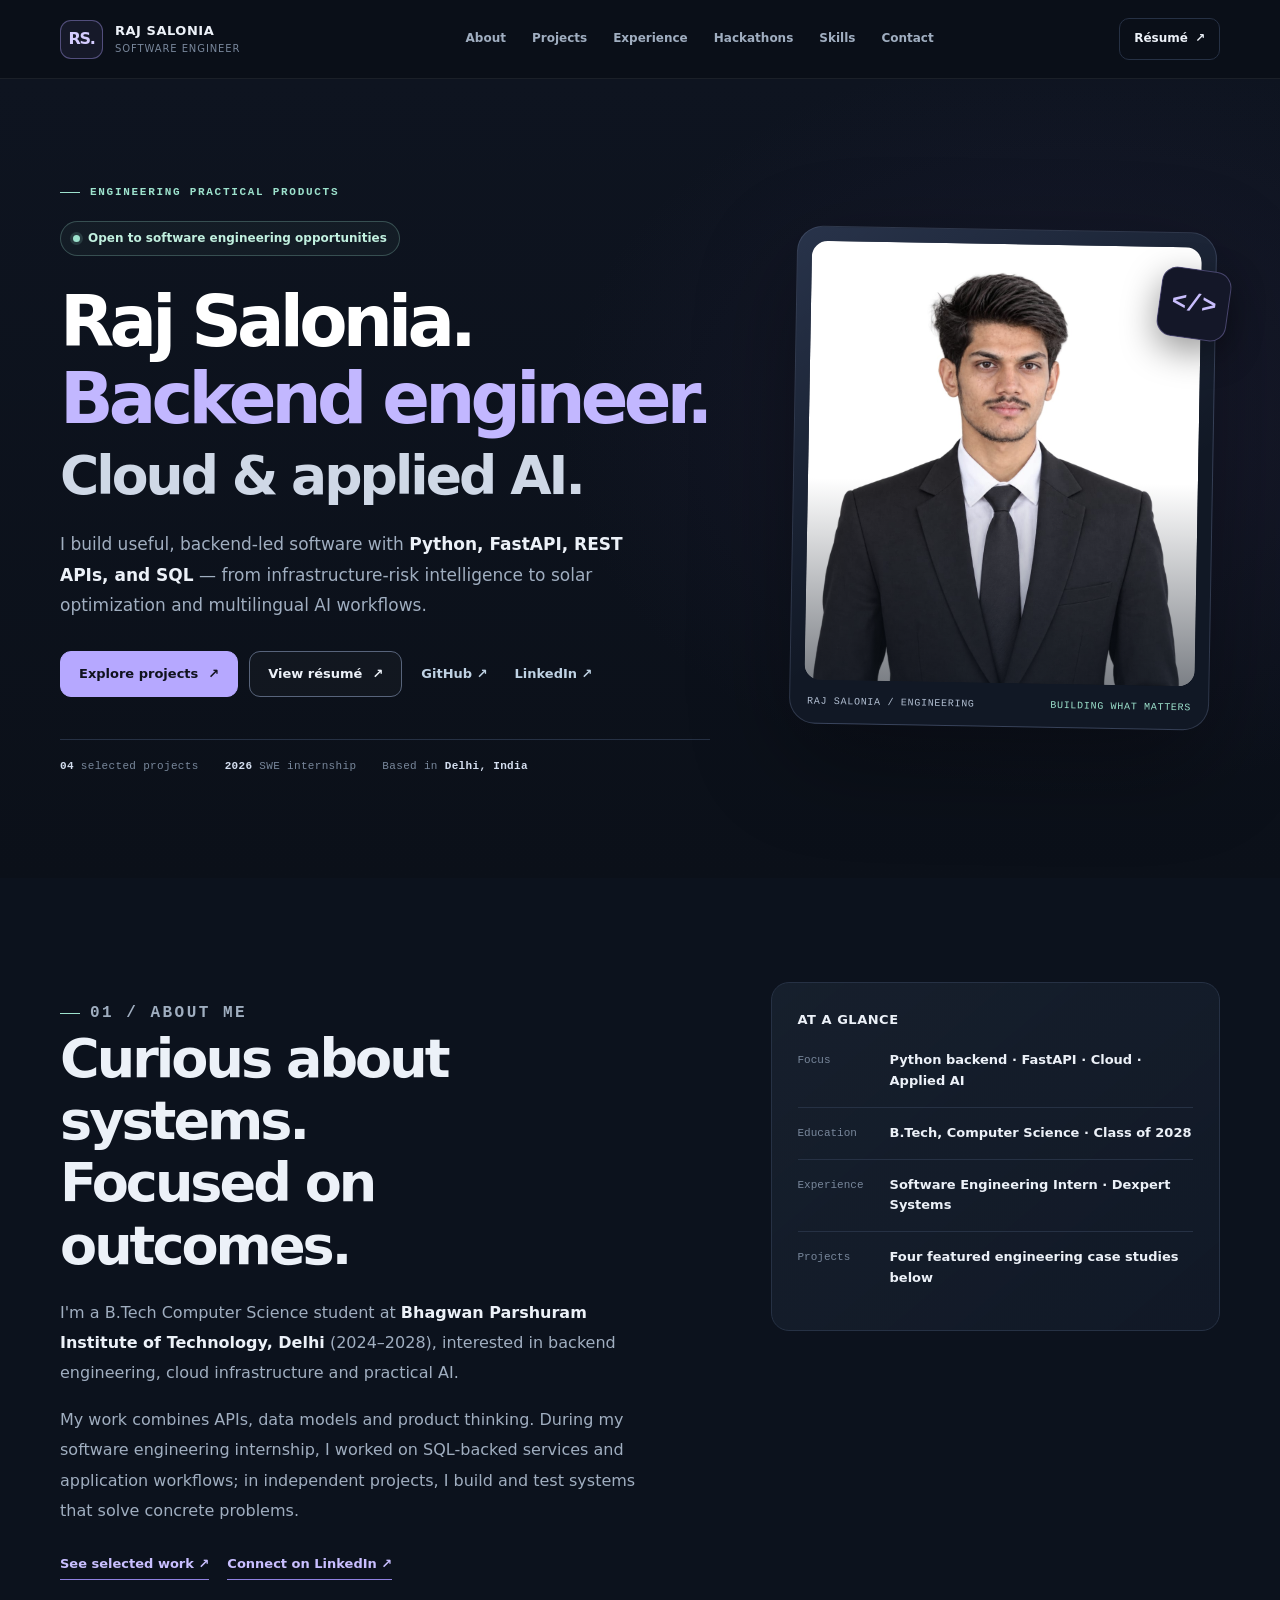
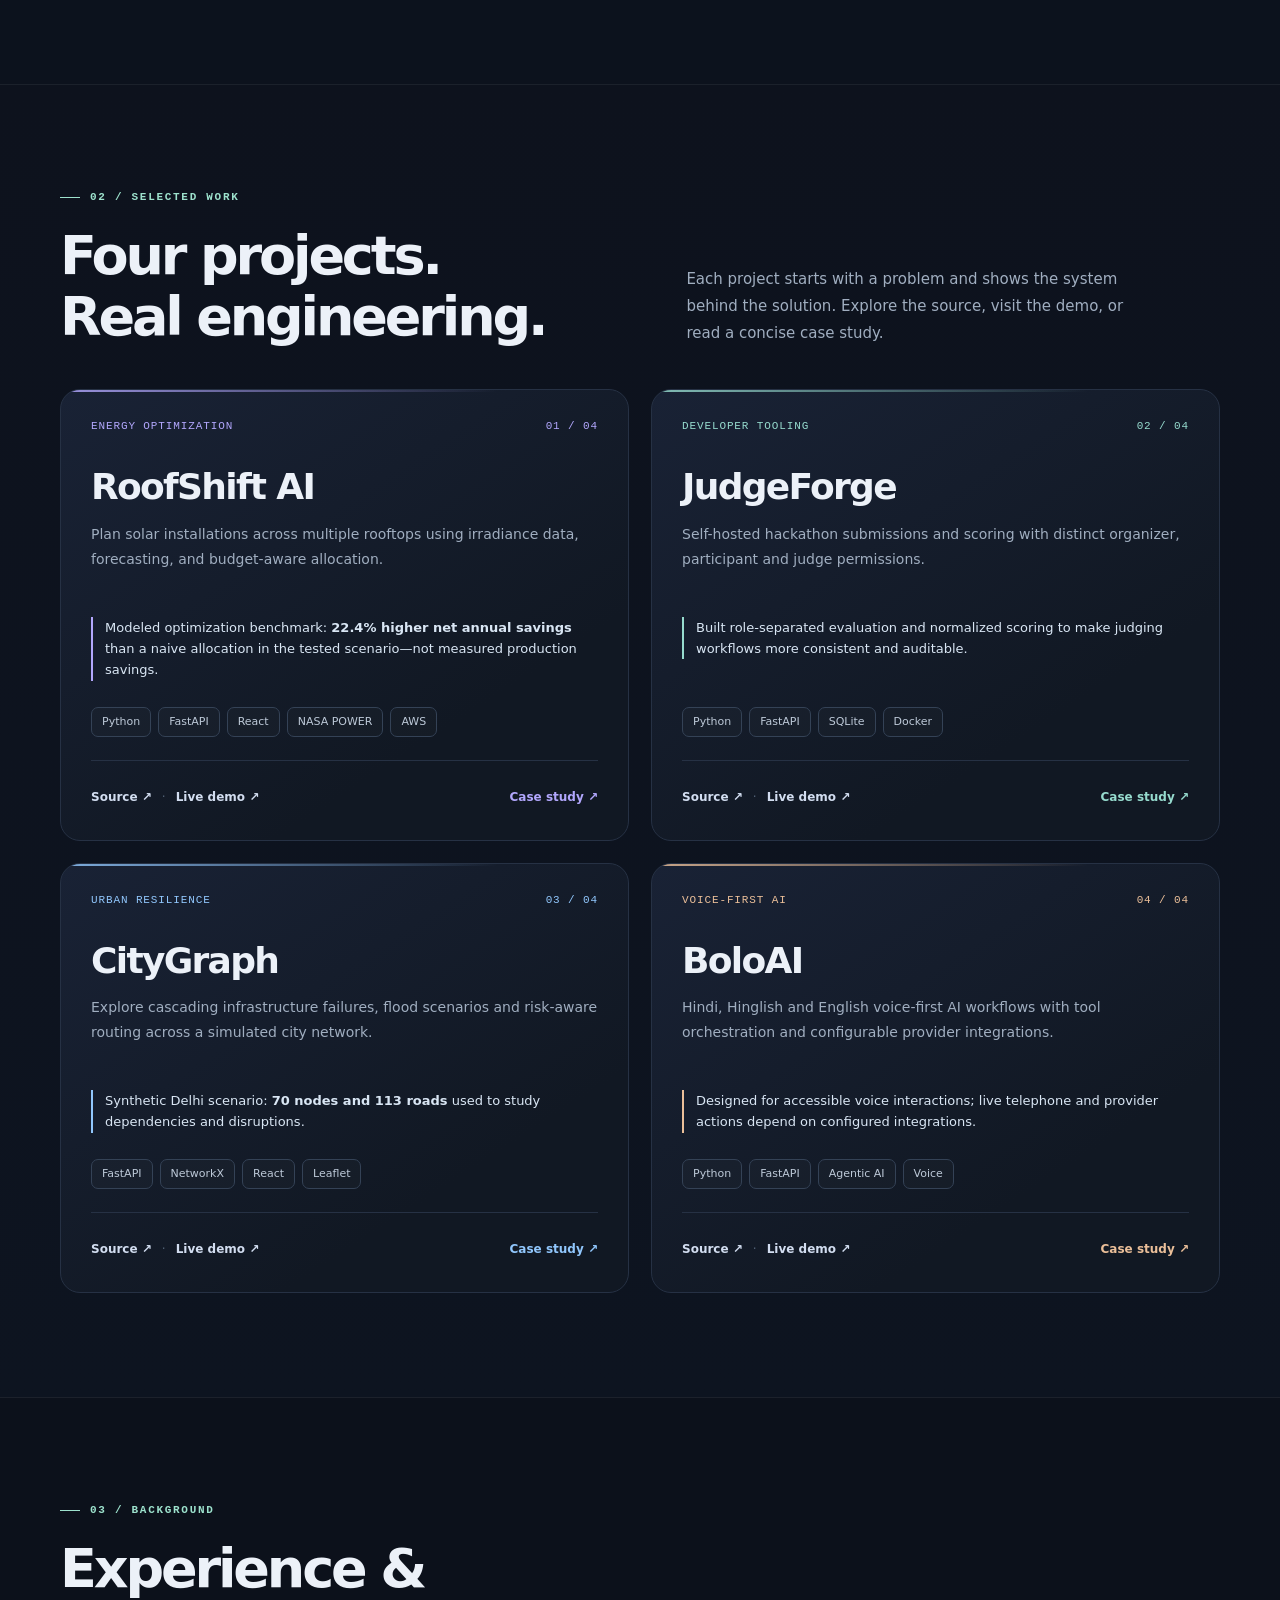
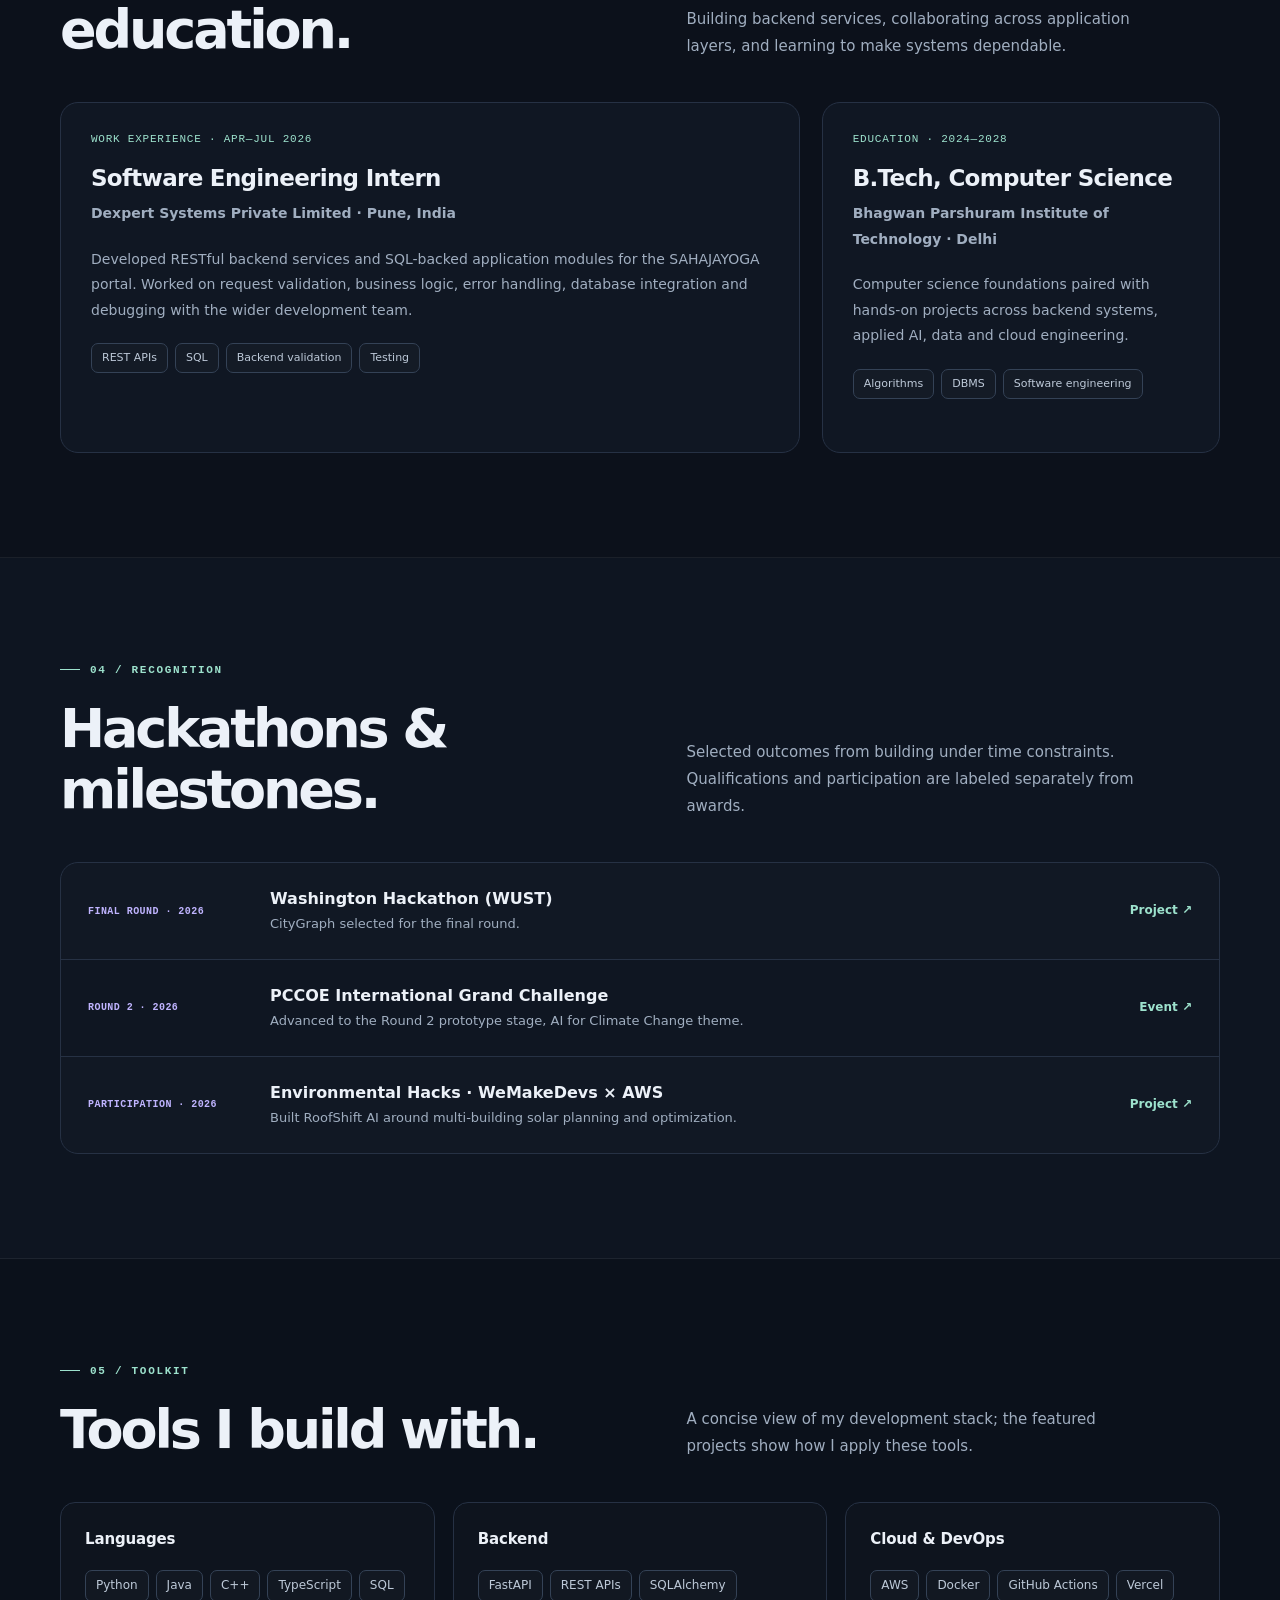
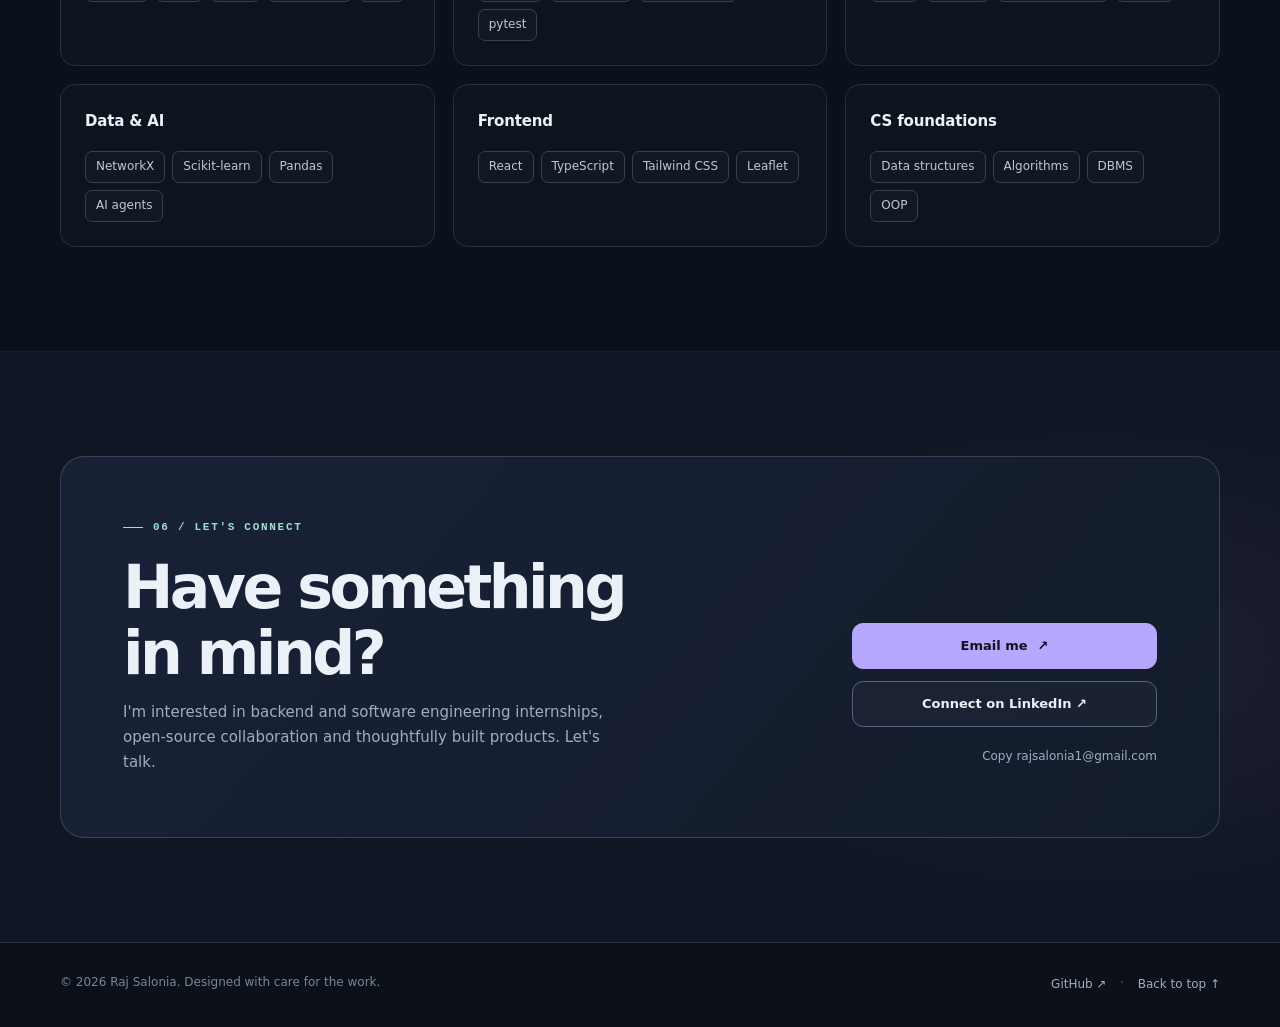
==== commit c9fb4c7c: "fix(portfolio): restore readable hero and rebuild balanced responsive layout" ====
--- a/portfolio-site/index.html
+++ b/portfolio-site/index.html
@@ -1,419 +1,109 @@
-<!DOCTYPE html>
-
+<!doctype html>
 <html lang="en">
 <head>
-<meta charset="utf-8"/>
-<meta content="width=device-width, initial-scale=1" name="viewport"/>
-<meta content="#08090f" name="theme-color"/>
-<meta content="Raj Salonia — software engineering student and backend-focused builder. Explore RoofShift AI, JudgeForge, CityGraph, BoloAI, and my backend internship experience." name="description"/>
-<meta content="website" property="og:type"/>
-<meta content="Raj Salonia | Software Engineer" property="og:title"/>
-<meta content="Python, FastAPI, cloud and applied AI. Four engineering projects, industry experience and hackathon qualifications." property="og:description"/>
-<meta content="https://avatars.githubusercontent.com/u/192779515?v=4" property="og:image"/>
-<meta content="dark" name="color-scheme"/>
-<meta content="https://raj-salonia-portfolio.vercel.app/" property="og:url"/>
-<link href="https://raj-salonia-portfolio.vercel.app/" rel="canonical"/>
-<link href="https://www.linkedin.com/in/rajsalonia/" rel="me"/>
-<meta content="Raj Salonia" name="author"/>
-<title>Raj Salonia | Software Engineer — Python Backend, Cloud &amp; AI</title>
-<link href="data:image/svg+xml,%3Csvg%20xmlns%3D%22http%3A%2F%2Fwww.w3.org%2F2000%2Fsvg%22%20width%3D%2264%22%20height%3D%2264%22%20viewBox%3D%220%200%2064%2064%22%3E%3Crect%20width%3D%2264%22%20height%3D%2264%22%20rx%3D%2216%22%20fill%3D%22%2311121b%22%2F%3E%3Cpath%20d%3D%22M13%2045V19h13c9%200%2012%204%2012%2010%200%205-3%208-7%209l8%207H29l-9-10v10H13zm7-17h7c3%200%204-1%204-3s-1-3-4-3h-7v6%22%20fill%3D%22%23f3efff%22%2F%3E%3Cpath%20d%3D%22M44%2014h7L41%2050h-7l10-36Z%22%20fill%3D%22%23a48aff%22%2F%3E%3Ccircle%20cx%3D%2251%22%20cy%3D%2248%22%20r%3D%223%22%20fill%3D%22%238adcf0%22%2F%3E%3C%2Fsvg%3E%0A" rel="icon" type="image/svg+xml"/>
-
-
-
-<style>
-:root{--bg:#08090f;--bg-2:#10111a;--surface:#10121c;--surface-2:#151827;--text:#f1f0f6;--muted:#9da0b4;--faint:#666a7d;--border:rgba(255,255,255,.115);--border-subtle:rgba(255,255,255,.06);--violet:#a48aff;--cyan:#8adcf0;--accent:#a48aff;--accent-rgb:164,138,255;--glow:rgba(126,103,252,.16);--radius:20px;--mono:'DM Mono',ui-monospace,SFMono-Regular,monospace;--display:'Space Grotesk',Arial,sans-serif;--body:'DM Sans',Arial,sans-serif}
-:root[data-theme=amber]{--violet:#ffbc8b;--cyan:#f8d995;--accent:#ffb474;--accent-rgb:255,180,116;--glow:rgba(249,167,98,.18)}
-*{box-sizing:border-box}html{scroll-behavior:smooth;scroll-padding-top:95px}body{margin:0;background:var(--bg);color:var(--text);font-family:var(--body);-webkit-font-smoothing:antialiased;overflow-x:hidden}body.modal-open{overflow:hidden}::selection{background:var(--accent);color:#090914}a{color:inherit;text-decoration:none}button,input{font:inherit}button{cursor:pointer}button:focus-visible,a:focus-visible,article:focus-visible,input:focus-visible{outline:2px solid var(--cyan);outline-offset:4px}img,svg{max-width:100%}p,h1,h2,h3{margin-top:0}.section-container{width:min(1480px,calc(100% - 112px));margin-inline:auto}.section-pad{padding-top:148px;padding-bottom:148px}.skip-link{position:fixed;z-index:200;left:20px;top:-60px;background:#fff;color:#111;padding:12px 16px}.skip-link:focus{top:10px}.page-progress{position:fixed;top:0;left:0;width:0;height:2px;background:linear-gradient(90deg,var(--violet),var(--cyan));z-index:105;pointer-events:none}.grain{position:fixed;z-index:25;inset:0;pointer-events:none;opacity:.14;background-image:url("data:image/svg+xml,%3Csvg viewBox='0 0 180 180' xmlns='http://www.w3.org/2000/svg'%3E%3Cfilter id='n'%3E%3CfeTurbulence type='fractalNoise' baseFrequency='.92' numOctaves='3' stitchTiles='stitch'/%3E%3C/filter%3E%3Crect width='100%25' height='100%25' filter='url(%23n)' opacity='.28'/%3E%3C/svg%3E")}.cursor-glow{position:fixed;z-index:1;left:0;top:0;width:460px;height:460px;transform:translate(-50%,-50%);border-radius:50%;background:radial-gradient(circle,rgba(var(--accent-rgb),.055),transparent 67%);pointer-events:none;opacity:0;transition:opacity .4s}#constellation{position:absolute;z-index:0;top:90px;left:0;width:100%;height:1080px;pointer-events:none;opacity:.68}.site-header{position:fixed;top:0;left:0;right:0;z-index:80;height:86px;display:flex;align-items:center;justify-content:space-between;padding:0 56px;border-bottom:1px solid transparent;background:rgba(8,9,15,.2);backdrop-filter:blur(0);transition:border-color .3s,background .3s,backdrop-filter .3s}.site-header.scrolled{border-color:var(--border-subtle);background:rgba(8,9,15,.83);backdrop-filter:blur(20px)}.brand{display:flex;align-items:center;gap:18px}.brand-mark{font-family:var(--display);font-size:25px;font-weight:700;letter-spacing:-2px;white-space:nowrap}.brand-slash{font-weight:400;color:var(--violet);padding:0 2px}.brand-dot{color:var(--cyan)}.brand-caption{display:flex;flex-direction:column;gap:4px;font-family:var(--mono);font-size:10px;font-weight:500;letter-spacing:.13em;white-space:nowrap}.brand-caption small{font-size:8px;color:var(--faint);letter-spacing:.12em}.nav-links{display:flex;align-items:center;gap:45px}.nav-links a{font-family:var(--mono);font-size:10px;letter-spacing:.07em;color:#dad9e3;transition:color .2s}.nav-links a span{font-size:8px;color:var(--faint);vertical-align:super;margin-left:3px}.nav-links a:hover,.nav-links a.active{color:var(--accent)}.header-actions{display:flex;align-items:center;gap:12px}.icon-button{width:36px;height:36px;background:transparent;color:#c4c3d2;border:1px solid var(--border);display:flex;align-items:center;justify-content:center;border-radius:9px;transition:.25s}.icon-button:hover{background:rgba(var(--accent-rgb),.13);color:var(--accent);border-color:rgba(var(--accent-rgb),.45)}.mode-toggle svg{width:16px}.command-trigger{gap:2px;font-family:var(--mono);font-size:14px}.command-trigger span{font-size:10px}.nav-cta{font:500 10px var(--mono);letter-spacing:.05em;border:1px solid rgba(var(--accent-rgb),.44);padding:15px 19px;border-radius:9px;background:rgba(var(--accent-rgb),.08);white-space:nowrap}.nav-cta span{margin-left:10px;font-size:16px;color:var(--violet)}.nav-cta:hover{background:rgba(var(--accent-rgb),.2)}.menu-toggle{display:none;background:transparent;border:0;color:var(--text);width:38px;height:38px}.menu-toggle span{display:block;width:21px;height:1px;background:currentColor;margin:7px auto}.mobile-menu{position:fixed;inset:76px 0 auto;z-index:79;padding:22px 7vw 30px;background:#0c0d15;border-bottom:1px solid var(--border);box-shadow:0 15px 30px #0007}.mobile-menu[hidden]{display:none}.mobile-menu a{display:block;padding:17px 0;border-bottom:1px solid var(--border-subtle);font:13px var(--mono);letter-spacing:.1em}
-.hero{min-height:870px;padding-top:180px;padding-bottom:70px;position:relative;z-index:2}.hero-microline{display:flex;align-items:center;gap:12px;font-family:var(--mono);font-size:10px;letter-spacing:.055em;color:#a8aabb}.status-dot,.live-pip{display:inline-block;width:6px;height:6px;border-radius:50%;background:#a6f4b9;box-shadow:0 0 14px #a6f4b9;flex:none;animation:breathe 2.6s ease-in-out infinite}.microline-rule{height:1px;background:var(--border);flex:1;margin:0 20px 0 12px}.hero-year{color:var(--faint)}.hero-grid{display:grid;grid-template-columns:minmax(0,1.08fr) minmax(0,.92fr);align-items:center;min-height:608px;gap:10px}.hero-copy{position:relative;z-index:4;padding:60px 0 10px}.eyebrow{display:flex;align-items:center;gap:13px;font:10px var(--mono);letter-spacing:.12em;color:var(--muted);white-space:nowrap}.eyebrow-index{color:var(--accent)}.eyebrow-line{width:34px;height:1px;background:var(--border)}.hero-heading{font-family:var(--display);font-size:clamp(66px,7.6vw,124px);line-height:.99;letter-spacing:-.078em;font-weight:600;margin:29px -100px 28px 0;white-space:nowrap}.serif-swoosh{font-style:italic;background:linear-gradient(110deg,#fff 30%,var(--violet));background-clip:text;-webkit-background-clip:text;color:transparent;font-weight:500;display:inline-block;padding-right:.08em}.period{color:var(--violet)}.hero-outline{color:transparent;-webkit-text-stroke:1px rgba(236,235,245,.63);text-stroke:1px rgba(236,235,245,.63)}.hero-highlight{background:linear-gradient(95deg,#f3f0ff 3%,var(--violet) 65%,var(--cyan));-webkit-background-clip:text;background-clip:text;color:transparent}.hero-description{max-width:505px;font-size:16px;line-height:1.8;color:var(--muted);margin-bottom:30px}.hero-description strong{font-weight:600;color:#e7e4f1}.hero-buttons{display:flex;align-items:center;gap:28px}.primary-button{display:inline-flex;align-items:center;justify-content:space-between;min-width:218px;gap:24px;padding:7px 7px 7px 23px;background:var(--accent);color:#0c0b16;border:1px solid transparent;border-radius:9px;font:700 11px var(--mono);letter-spacing:.045em;transition:filter .22s,transform .22s,box-shadow .22s}.primary-button:hover{filter:brightness(1.1);box-shadow:0 10px 40px rgba(var(--accent-rgb),.23)}.button-arrow{display:grid;place-items:center;width:39px;height:39px;border-radius:6px;background:#171321;color:#fff;font-size:20px;font-weight:400}.text-button{font:11px var(--mono);letter-spacing:.06em;color:var(--muted);white-space:nowrap}.text-button span{color:var(--accent);margin-left:8px}.text-button:hover{color:#fff}.hero-bottom{display:flex;gap:15px;align-items:center;margin-top:66px;font:10px var(--mono);letter-spacing:.045em;color:var(--muted);line-height:1.7}.hero-bottom strong{color:#e1dfeb;font-weight:500}.asterisk{font-size:39px;color:var(--violet);line-height:1;animation:spin 30s linear infinite}.tiny-divider{margin:0 17px;height:32px;width:1px;background:var(--border)}.hero-location{font-size:9px;color:var(--faint)}.hero-art{height:550px;position:relative;display:grid;place-items:center;perspective:1000px;isolation:isolate}.hero-art:before{content:'';position:absolute;inset:15% 5%;background:radial-gradient(ellipse,rgba(107,77,239,.13),transparent 64%);filter:blur(38px)}.art-corner{position:absolute;font:9px/1.7 var(--mono);letter-spacing:.08em;color:var(--faint)}.art-corner-tl{left:18px;top:24px}.art-corner-br{right:15px;bottom:36px;text-align:right}.orb-glow{width:385px;height:385px;position:absolute;border-radius:50%;background:radial-gradient(circle,rgba(var(--accent-rgb),.28),rgba(60,68,180,.03) 52%,transparent 70%);filter:blur(13px);animation:glow 7s ease-in-out infinite}.orbital-system{width:min(490px,100%);aspect-ratio:1;position:relative;transform-style:preserve-3d;transition:transform .4s cubic-bezier(.21,.8,.3,1)}.orbit{position:absolute;border-radius:50%;inset:11%;border:1px solid rgba(173,170,224,.26);box-shadow:inset 0 0 25px rgba(133,124,227,.045);transform-style:preserve-3d}.orbit-one{transform:rotate(-28deg) rotateX(69deg);border-top:2px solid var(--violet);animation:orbit1 22s linear infinite}.orbit-two{transform:rotate(40deg) rotateY(69deg);border-left:2px solid rgba(143,224,255,.9);animation:orbit2 27s linear infinite}.orbit-three{inset:17%;transform:rotate(-55deg) rotateX(35deg);border-style:dashed;border-color:rgba(175,155,255,.23);animation:orbit3 47s linear infinite}.orbit-four{inset:27%;transform:rotateX(84deg);border-color:rgba(221,202,255,.35)}.orbit-tick{position:absolute;width:8px;height:8px;background:var(--accent);border-radius:50%;box-shadow:0 0 20px var(--accent)}.tick-one{top:13%;left:25%;animation:blink 3s infinite}.tick-two{top:75%;right:17%;background:#a7e7ff}.tick-three{top:61%;left:12%;width:4px;height:4px;background:#fff}.orb-core{width:202px;height:202px;position:absolute;inset:50% auto auto 50%;transform:translate(-50%,-50%);border-radius:50%;padding:15px;display:grid;place-items:center;background:linear-gradient(140deg,rgba(209,204,255,.15),rgba(56,46,130,.32));box-shadow:0 0 50px rgba(var(--accent-rgb),.14),inset 0 0 40px #161422;border:1px solid rgba(222,220,255,.24);overflow:hidden}.orb-core img{height:100%;width:100%;object-fit:cover;border-radius:50%;filter:saturate(.8) contrast(1.09);opacity:.9}.orb-core-ring{position:absolute;inset:7px;border:1px dashed rgba(228,216,255,.45);border-radius:50%;animation:spin 24s linear infinite}.orb-pulse{position:absolute;inset:0;border:1px solid rgba(185,176,255,.2);border-radius:50%;box-shadow:0 0 28px rgba(var(--accent-rgb),.3)}.mini-node{position:absolute;display:grid;place-items:center;border-radius:50%;border:1px solid rgba(var(--accent-rgb),.5);background:rgba(11,12,21,.94);box-shadow:0 0 27px rgba(var(--accent-rgb),.14);font:11px var(--mono);color:var(--cyan);animation:float 7s ease-in-out infinite}.node-one{height:57px;width:57px;top:14%;right:14%}.node-two{height:49px;width:49px;left:9%;bottom:26%;animation-delay:-3s}.node-three{height:35px;width:35px;right:19%;bottom:11%;animation-delay:-5s}.node-dot{font-size:7px;vertical-align:super;color:var(--accent)}.art-data-card{position:absolute;z-index:3;background:rgba(17,19,35,.79);border:1px solid rgba(255,255,255,.15);border-radius:10px;padding:14px;backdrop-filter:blur(16px);display:flex;gap:12px;align-items:center;font:9px/1.8 var(--mono);letter-spacing:.05em;color:var(--faint);box-shadow:0 10px 30px #0003}.art-data-card strong{font-weight:500;color:#efecff;font-size:11px}.data-top{right:-9px;top:120px;animation:float 7s ease-in-out infinite}.data-spark{font-size:22px;color:var(--violet)}.data-bottom{left:-10px;bottom:95px;animation:float 7s ease-in-out -2s infinite}.data-bars{height:31px;display:flex;align-items:center;gap:3px}.data-bars i{width:3px;height:40%;background:var(--violet);border-radius:3px;animation:wave 1s ease-in-out infinite alternate}.data-bars i:nth-child(2n){animation-delay:-.7s;height:75%}.data-bars i:nth-child(3n){animation-delay:-.35s;height:95%}.art-crosshair{position:absolute;color:var(--faint);font:19px var(--mono)}.crosshair-one{top:67px;right:80px}.crosshair-two{bottom:80px;left:72px}.scroll-cue{display:flex;align-items:center;gap:15px;width:max-content;font:9px var(--mono);letter-spacing:.09em;color:var(--faint)}.scroll-line{width:35px;height:1px;background:var(--violet)}.scroll-arrow{color:#f4f1ff;font-size:17px}.marquee{position:relative;z-index:3;overflow:hidden;border-block:1px solid var(--border);background:rgba(15,16,25,.82);padding:21px 0}.marquee-inner{display:flex;align-items:center;width:max-content;gap:44px;white-space:nowrap;animation:marquee 38s linear infinite}.marquee-inner span{font:500 12px var(--mono);letter-spacing:.16em;color:#d7d3e5}.marquee-inner i{font-style:normal;color:var(--accent);font-size:23px}.section-heading{display:flex;justify-content:space-between;align-items:flex-end;gap:32px;margin-bottom:45px}.section-heading h2,.about-main h2{font:600 clamp(49px,6.7vw,100px)/1.02 var(--display);letter-spacing:-.072em;margin:28px 0}.section-heading h2 em,.about-main h2 em{font-weight:500;color:var(--accent)}.section-lede{color:var(--muted);font-size:16px;line-height:1.7;max-width:605px;margin-bottom:0}.section-side-label{font:10px/1.9 var(--mono);letter-spacing:.12em;color:var(--faint);text-align:right;white-space:nowrap}.section-side-label span{display:block;font-size:28px;color:var(--accent);margin-top:5px}.work-toolbar{display:flex;justify-content:space-between;align-items:center;gap:15px;border-block:1px solid var(--border);padding:13px 0;margin-bottom:25px}.filter-tabs{display:flex;gap:5px;flex-wrap:wrap}.filter-button{background:transparent;color:var(--muted);border:0;border-radius:6px;padding:12px 16px;font:10px var(--mono);letter-spacing:.035em;transition:.2s}.filter-button:hover{color:#fff;background:#1a1b29}.filter-button.active{background:#222033;color:#fff}.filter-button sup{color:var(--accent);font-size:8px;margin-left:5px}.work-count{font:9px var(--mono);letter-spacing:.08em;color:var(--faint);white-space:nowrap}.work-count b{color:var(--accent);font-weight:500}.projects-grid{display:grid;grid-template-columns:repeat(12,minmax(0,1fr));gap:22px}.project-card{grid-column:span 6;position:relative;min-width:0;overflow:hidden;border:1px solid var(--border);border-radius:var(--radius);background:linear-gradient(165deg,#141620,#0c0d16 80%);transition:border-color .35s,transform .35s,box-shadow .35s;isolation:isolate;will-change:transform}.project-card.project-wide{grid-column:span 7}.project-card.project-narrow{grid-column:span 5}.project-card:hover{border-color:color-mix(in srgb,var(--card-accent) 54%,transparent);box-shadow:0 22px 65px #0006;transform:translateY(-5px)}.project-card[hidden]{display:none!important}.project-card:before{content:'';position:absolute;inset:0;background:radial-gradient(450px circle at var(--mx,50%) var(--my,40%),color-mix(in srgb,var(--card-accent) 9%,transparent),transparent 70%);z-index:0;pointer-events:none;opacity:.8}.project-card-head{height:55px;display:flex;justify-content:space-between;align-items:center;padding:0 23px;position:relative;z-index:2}.project-no{font:9px var(--mono);letter-spacing:.11em;color:#b5b4c7}.project-link{display:grid;place-items:center;border:1px solid rgba(255,255,255,.2);width:30px;height:30px;border-radius:50%;font-size:18px;color:#e6e2f2;transition:.2s}.project-link:hover{background:var(--card-accent);color:#0b0d12;transform:rotate(45deg);border-color:transparent}.project-illustration{height:270px;position:relative;overflow:hidden;isolation:isolate}.project-copy{padding:14px 27px 25px;position:relative;z-index:3}.project-type{font:9px var(--mono);letter-spacing:.12em;color:var(--card-accent)}.project-point{font-size:6px;vertical-align:middle;margin:0 5px}.project-copy h3{font:600 clamp(33px,3.3vw,50px)/1.05 var(--display);letter-spacing:-.055em;margin:10px 0}.project-copy h3 span{color:var(--card-accent)}.project-title-period{font-size:1.2em}.project-copy>p{line-height:1.65;color:#a8a9b9;font-size:14px;max-width:520px;min-height:45px;margin-bottom:21px}.project-footer{display:flex;align-items:center;justify-content:space-between;gap:12px;border-top:1px solid var(--border-subtle);padding-top:18px}.project-tags{display:flex;flex-wrap:wrap;gap:7px}.project-tags span{font:9px var(--mono);letter-spacing:.03em;color:#b0b1bf;padding:7px 8px;border:1px solid rgba(255,255,255,.11);border-radius:4px}.view-project{font:9px var(--mono);letter-spacing:.03em;color:#e6e5ed;white-space:nowrap}.view-project:hover{color:var(--card-accent)}.work-outro{display:flex;justify-content:space-between;align-items:center;border-bottom:1px solid var(--border);padding:33px 0}.work-outro p{font:10px var(--mono);color:var(--muted);margin:0;letter-spacing:.05em}.work-outro a{font:11px var(--mono);letter-spacing:.045em}.work-outro a span{color:var(--accent);margin-left:16px}
-/* Distinct project art */
-.solar-art{background:radial-gradient(ellipse at 75% 13%,rgba(255,224,145,.22),transparent 38%),linear-gradient(130deg,#272c32,#1a2430 65%,#161820);border-block:1px solid #ffffff09}.solar-art:after{content:'';position:absolute;inset:0;background:linear-gradient(to top,#10162200,rgba(255,255,255,.025)),repeating-linear-gradient(0deg,transparent,transparent 31px,#ffffff08 32px);pointer-events:none}.solar-sun{position:absolute;top:30px;right:17%;width:92px;height:92px;border-radius:50%;background:radial-gradient(circle,#fffdd4 0,#ffe8a8 30%,#ffd58b 49%,#e9a65b44 68%,transparent 72%);filter:blur(1px);box-shadow:0 0 70px #ffe39d50}.solar-panels{position:absolute;left:21%;top:68px;width:60%;height:176px;display:grid;grid-template-columns:repeat(6,1fr);grid-template-rows:repeat(2,1fr);gap:4px;transform:perspective(620px) rotateX(54deg) rotateZ(-17deg);filter:drop-shadow(0 24px 10px #0007);animation:solarFloat 8s ease-in-out infinite}.solar-panels i{background:linear-gradient(132deg,#638bb6 0%,#18395a 48%,#0e273c 51%,#365e84 100%);border:2px solid #8298af;box-shadow:inset 0 0 13px #101b3766;position:relative}.solar-panels i:after{content:'';position:absolute;inset:0;border:1px solid #accae24d;transform:scale(.85)}.solar-heat{position:absolute;top:28px;left:30px;z-index:2;border:1px solid #d5ff6866;color:#e1ff99;background:#1e2b1fc9;padding:7px 11px;border-radius:5px;font:10px var(--mono);letter-spacing:.06em}.solar-heat span{margin-left:15px}.solar-orbit{position:absolute;border:1px solid #e2edb51d;border-radius:50%;width:420px;height:180px;left:24%;top:57px;transform:rotate(-17deg)}.solar-orbit-2{width:560px;height:230px;left:15%;top:30px}.art-coordinate{position:absolute;right:23px;bottom:16px;z-index:2;text-align:right;font:9px/1.8 var(--mono);color:#b0c2c0}.graph-art{background:radial-gradient(ellipse at 46% 56%,#15304488,transparent 70%),repeating-linear-gradient(0deg,transparent,transparent 33px,#6e9abb10 34px),repeating-linear-gradient(90deg,transparent,transparent 33px,#6e9abb10 34px),#0d1c2a}.graph-art svg{position:absolute;inset:0;width:100%;height:100%;overflow:visible}.graph-nodes circle{fill:#b4dfff;stroke:#0f2239;stroke-width:4px;filter:drop-shadow(0 0 6px #7fc7ff)}.graph-nodes .graph-hot{fill:#fbb7a8;filter:drop-shadow(0 0 14px #f7a7ad)}.graph-pulse{stroke:#ffb19f;stroke-width:1.5;fill:transparent;transform-origin:215px 113px;animation:graphPulse 3.6s ease-out infinite}.graph-pulse-delay{animation-delay:-1.8s}.graph-meta{position:absolute;left:25px;bottom:17px;display:flex;gap:10px;align-items:center;color:#96bdd4;font:9px var(--mono);letter-spacing:.05em}.graph-meta .live-pip{width:5px;height:5px}.voice-art{display:flex;align-items:center;justify-content:center;background:radial-gradient(circle at 50% 50%,#482f7e66,transparent 52%),#1b1329}.voice-halo{position:absolute;width:200px;height:200px;border-radius:50%;border:1px solid #a58eff55;animation:halo 4s ease-out infinite}.halo-two{animation-delay:2s}.voice-core{z-index:2;display:grid;place-items:center;width:112px;height:112px;border-radius:50%;background:linear-gradient(140deg,#b7a3ff,#5d40ac);box-shadow:0 0 56px #9772f469,inset 0 0 24px #ffffff2f}.voice-glyph{font:700 48px/1 var(--body);color:white}.voice-wave{position:absolute;left:10%;right:10%;bottom:33px;height:39px;display:flex;align-items:center;justify-content:center;gap:4px}.voice-wave i{background:#c8b6ff;width:3px;height:var(--wave-height);border-radius:4px;opacity:.82;animation:voiceAnimate var(--speed) ease-in-out infinite alternate}.voice-label{position:absolute;top:25px;font:9px var(--mono);letter-spacing:.15em;color:#c6b8ed}.voice-label span{color:#8d75da;margin:0 7px}.proof-art{background:radial-gradient(ellipse at 67% 40%,#995a5a40,transparent 55%),repeating-linear-gradient(90deg,transparent,transparent 47px,#ffffff05 48px),#2a1b22}.proof-document{position:absolute;left:27%;top:21px;width:48%;min-width:230px;height:238px;background:linear-gradient(130deg,#282b38,#1a1b28);border:1px solid #f3c6bf55;border-radius:13px;box-shadow:18px 15px 60px #0007;transform:perspective(900px) rotateY(-8deg) rotateX(5deg);overflow:hidden;animation:docFloat 7s ease-in-out infinite}.doc-top{height:43px;border-bottom:1px solid #ffffff15;display:flex;align-items:center;justify-content:space-between;gap:6px;padding:0 17px;color:#c6c1c9;font:8px var(--mono);letter-spacing:.02em}.doc-icon{font-size:20px;color:#ffb3a6}.doc-line{height:6px;background:#ffffff1d;border-radius:10px;margin:14px 18px}.doc-line.long{width:77%;margin-top:25px}.doc-line.medium{width:60%}.doc-line.short{width:38%}.doc-divider{margin:20px 18px 13px;border-top:1px dashed #ffffff2a}.doc-status{display:flex;gap:14px;padding:0 18px;align-items:center;color:#fbe9e4;font:10px var(--mono)}.doc-status small{display:block;color:#8f939d;font-size:8px;margin-top:6px}.doc-check{display:grid;place-items:center;width:35px;height:35px;border-radius:50%;background:#9deac521;color:#a6eecb;border:1px solid #9deac55b;font-size:20px}.doc-scanner{position:absolute;top:-15%;left:0;right:0;height:2px;background:#f8c1ba;box-shadow:0 0 23px 7px #fa9f9445;animation:scan 5s ease-in-out infinite}.proof-small-badge{position:absolute;right:5%;bottom:25px;font:10px/1.6 var(--mono);color:#e7aba2;letter-spacing:.04em}.proof-small-badge strong{color:#fff;font-size:12px}.proof-dots{display:flex;gap:5px;position:absolute;top:52px;left:6%}.proof-dots i{width:4px;height:4px;border-radius:50%;background:#e59d91}.astro-art{background:radial-gradient(ellipse at 61% 32%,#4c357b5e,transparent 48%),linear-gradient(135deg,#0d1020,#1a1530)}.astro-stars{position:absolute;inset:0;background-image:radial-gradient(#ffffff8a .8px,transparent 1.2px),radial-gradient(#b09bff7d 1px,transparent 1.5px);background-size:64px 68px,99px 82px;background-position:20px 0,8px 23px;opacity:.7}.astro-planet{position:absolute;z-index:2;width:145px;height:145px;border-radius:50%;top:23px;left:46%;background:radial-gradient(circle at 25% 25%,#a9c1f3,#654a9c 46%,#24162e 75%);box-shadow:14px 12px 42px #0008,0 0 54px #8665d441;animation:float 9s ease-in-out infinite}.astro-ring{position:absolute;width:225px;height:70px;left:-41px;top:37px;border:12px solid #8d7ac4b8;border-left-color:#a8a8d8a8;border-right-color:#b59af880;border-radius:50%;transform:rotate(-32deg)}.astro-moon{position:absolute;left:106px;top:-22px;width:18px;height:18px;background:#f3daff;border-radius:50%;box-shadow:0 0 20px #efbdff80}.transit-chart{position:absolute;z-index:3;left:8%;bottom:0;width:83%;height:126px;opacity:.82;overflow:visible}.astro-caption{position:absolute;top:20px;left:22px;font:9px var(--mono);color:#b9a8de;letter-spacing:.1em}.judging-art{background:radial-gradient(ellipse at 50% 50%,#14443e77,transparent 70%),#101d20;display:grid;place-items:center}.judge-window{width:79%;max-width:330px;background:rgba(13,26,27,.9);border:1px solid #74f5cd5f;border-radius:12px;box-shadow:20px 15px 30px #0005;transform:rotate(-3deg);padding:0 20px 18px;animation:docFloat 8s ease-in-out infinite}.judge-window-head{display:flex;justify-content:space-between;border-bottom:1px solid #ffffff17;padding:17px 0;font:8px var(--mono);color:#a1ddc9;letter-spacing:.07em}.judge-row{padding-top:18px;display:flex;align-items:center;gap:17px;font:9px var(--mono);color:#d3efe5}.judge-row span{width:96px;flex:none}.meter{flex:1;height:7px;border-radius:7px;background:#ffffff17}.meter i{display:block;width:var(--meter);height:100%;border-radius:7px;background:linear-gradient(90deg,#3f9a8b,#9ffce1);box-shadow:0 0 14px #65ffc73a;animation:growMeter 1.7s ease-out backwards}.judge-row:nth-child(3) .meter i{animation-delay:.2s}.judge-row:nth-child(4) .meter i{animation-delay:.4s}.judge-status{padding-top:23px;color:#97d4be;font:9px var(--mono);display:flex;gap:10px;align-items:center}.lens-art{background:radial-gradient(circle at 50% 50%,#6f532843,transparent 60%),#211b1a}.lens-center{position:absolute;top:50%;left:50%;transform:translate(-50%,-50%);width:115px;height:115px;border:1px solid #e4b88299;border-radius:50%;display:flex;flex-direction:column;align-items:center;justify-content:center;color:#eac38a;font-size:49px;background:#3d312480;box-shadow:0 0 45px #daa96921;animation:glow 6s ease-in-out infinite}.lens-center small{font:9px var(--mono);letter-spacing:.08em}.lens-spoke{position:absolute;top:50%;left:50%;height:1px;width:150px;background:linear-gradient(90deg,#c5a67585,transparent);transform-origin:left}.spoke-1{transform:rotate(-135deg)}.spoke-2{transform:rotate(-30deg)}.spoke-3{transform:rotate(35deg)}.spoke-4{transform:rotate(146deg)}.lens-pill{position:absolute;padding:11px 14px;background:#302720eb;border:1px solid #e4bb8b55;border-radius:8px;color:#ebcba0;font:9px var(--mono);box-shadow:0 12px 26px #0003;animation:float 8s ease-in-out infinite}.lens-pill span{color:#9eefd3}.lens-pill-1{left:12%;top:25%}.lens-pill-2{right:10%;top:23%;animation-delay:-3s}.lens-pill-3{left:11%;bottom:27%;animation-delay:-2s}.lens-pill-4{right:8%;bottom:22%;animation-delay:-5s}.innov-art{background:radial-gradient(ellipse at 50% 65%,#30457965,transparent 70%),#11172a;display:flex;justify-content:center;align-items:center;gap:15px}.innov-column,.innov-plot{width:36%;height:180px;background:#161f34;border:1px solid #a5baff44;border-radius:9px;padding:16px}.innov-column>span,.innov-plot>span{font:8px var(--mono);letter-spacing:.07em;color:#b0bffc}.innov-lines{margin-top:25px;display:flex;flex-direction:column;gap:16px}.innov-lines i{height:7px;border-radius:10px;background:#87a0fb54;width:80%}.innov-lines i:nth-child(2){width:60%}.innov-lines i:nth-child(3){width:92%}.innov-lines i:nth-child(4){width:42%}.innov-lines i:nth-child(5){width:71%}.innov-plot{position:relative;overflow:hidden}.innov-bars{display:flex;align-items:flex-end;gap:8px;position:absolute;top:31px;bottom:28px;left:16px;right:16px}.innov-bars i{flex:1;height:var(--h);background:linear-gradient(#9bb7ff,#5368b3);border-radius:2px 2px 0 0;animation:growMeter 1.5s ease-out backwards}.innov-plot>span{position:absolute;bottom:8px;left:16px}.innov-gridlines{position:absolute;inset:32px 16px 28px;background:repeating-linear-gradient(0deg,transparent,transparent 24px,#ffffff13 25px)}.innov-badge{position:absolute;top:32px;right:11%;padding:10px 15px;border:1px solid #a5baff73;background:#232d4b;border-radius:7px;color:#f4f3ff;font:20px var(--display)}.innov-badge small{display:block;color:#b0bbde;font:8px var(--mono);margin-top:5px}
-/* About */
-.about{background:linear-gradient(115deg,#0d0e18,#10111b 75%,#12101d);border-block:1px solid var(--border-subtle);position:relative;z-index:2}.about-layout{display:grid;grid-template-columns:43% 1fr;gap:8%;align-items:center}.about-portrait{margin-top:36px;max-width:435px;aspect-ratio:4/4.7;background:linear-gradient(150deg,#252038,#131626 60%);border:1px solid var(--border);border-radius:10px;position:relative;overflow:hidden;display:grid;place-items:center}.about-portrait:before{position:absolute;content:'';inset:-10%;background:radial-gradient(ellipse at 50% 45%,#b08bf03d,transparent 56%);z-index:0}.about-portrait:after{position:absolute;content:'';inset:0;background:linear-gradient(180deg,#0c0e1311,transparent 50%,#0c0e13db);pointer-events:none}.about-portrait img{position:relative;z-index:1;width:68%;aspect-ratio:1;object-fit:cover;border-radius:50%;box-shadow:0 10px 55px #0008,0 0 0 12px #ffffff08,0 0 0 13px #ffffff22;filter:saturate(.75)}.portrait-top,.portrait-bottom{position:absolute;z-index:2;font:10px/1.8 var(--mono);letter-spacing:.12em;color:#c2b9d8}.portrait-top{top:24px;left:25px}.portrait-bottom{bottom:23px;left:25px;right:25px;display:flex;justify-content:space-between}.portrait-stamp{position:absolute;z-index:2;right:22px;top:23px;font:600 27px var(--display);color:#e5e3fb}.portrait-stamp i{font-size:14px;font-style:normal;color:var(--accent);vertical-align:top}.about-main h2{font-size:clamp(46px,5.8vw,82px);margin:0 0 32px}.about-outline{color:transparent;-webkit-text-stroke:1px #ccc6e0}.about-lead{color:#e7e4f0;font-size:clamp(17px,1.65vw,22px);line-height:1.65;max-width:620px}.about-copy{color:var(--muted);font-size:15px;line-height:1.8;max-width:600px}.about-quote{display:flex;gap:20px;align-items:flex-start;margin:35px 0;padding:22px 0;border-block:1px solid var(--border)}.about-quote>span{font:80px/1 var(--display);color:var(--accent)}.about-quote p{font:400 24px/1.4 var(--display);letter-spacing:-.03em;margin:0}.about-quote strong{font-weight:600;color:var(--accent)}.about-facts{display:grid;grid-template-columns:repeat(3,1fr);gap:20px}.about-facts div{display:flex;flex-direction:column;gap:9px}.about-facts span{font:9px var(--mono);letter-spacing:.08em;color:var(--faint)}.about-facts strong{font-weight:500;font-size:13px;color:#e2deed}
-/* Toolkit */
-.skills-grid{display:grid;grid-template-columns:repeat(4,1fr);border:1px solid var(--border);border-radius:17px;overflow:hidden}.skill-category{min-height:390px;padding:25px 23px 27px;background:#11121c;position:relative;transition:background .3s}.skill-category:hover{background:#181927}.skill-category:not(:last-child){border-right:1px solid var(--border)}.skill-index{display:flex;justify-content:space-between;align-items:center;color:var(--accent);font:11px var(--mono)}.skill-index span{font-size:20px;color:#777489}.skill-category h3{font:500 clamp(25px,2.5vw,37px)/1.18 var(--display);letter-spacing:-.05em;margin:38px 0 15px}.skill-category h3 em{color:var(--accent)}.skill-category p{font:13px/1.7 var(--body);color:var(--muted);min-height:85px;max-width:250px}.skill-chips{display:flex;gap:7px;flex-wrap:wrap;margin-top:15px}.skill-chips span{padding:9px;border:1px solid var(--border);font:9px var(--mono);letter-spacing:.02em;color:#c8c6d4;border-radius:5px;background:#ffffff04}.statement{margin-top:10px;margin-bottom:155px;background:radial-gradient(ellipse at 85% 50%,rgba(var(--accent-rgb),.13),transparent 44%),linear-gradient(120deg,#181826,#10111a);border:1px solid var(--border);border-radius:15px;padding:45px 55px 33px;position:relative;overflow:hidden}.statement-label{display:flex;justify-content:space-between;font:10px var(--mono);letter-spacing:.1em;color:var(--muted)}.statement-label span{font-size:23px;color:var(--accent)}.statement>p{font:600 clamp(41px,6.7vw,95px)/1.17 var(--display);letter-spacing:-.065em;margin:65px 0}.statement>p span{color:var(--accent)}.statement>p em{font-weight:400;color:transparent;-webkit-text-stroke:1px #c6bded}.statement-footer{border-top:1px solid var(--border);padding-top:20px;display:flex;justify-content:space-between;align-items:center;font:10px var(--mono);color:var(--faint);letter-spacing:.08em}.statement-footer span:last-child{font-size:28px;color:var(--accent)}
-/* Contact and footer */
-.contact{background:linear-gradient(120deg,#1b1630,#10101b 70%);position:relative;overflow:hidden;border-top:1px solid var(--border);z-index:2}.contact-glow{position:absolute;z-index:0;right:-200px;top:-200px;height:720px;width:720px;border-radius:50%;background:radial-gradient(circle,rgba(var(--accent-rgb),.2),transparent 67%);filter:blur(45px)}.contact-inner{position:relative;min-height:500px;display:flex;align-items:flex-start;flex-direction:column;justify-content:center}.contact-kicker{color:#a6a0bd;font:11px var(--mono);letter-spacing:.12em;margin:60px 0 0}.contact h2{font:600 clamp(65px,10vw,143px)/1 var(--display);letter-spacing:-.078em;margin:15px 0 42px;position:relative;z-index:2}.contact h2 em{color:var(--accent);font-weight:500}.contact h2 span{color:transparent;-webkit-text-stroke:1px #b3a9cf}.contact-actions{display:flex;align-items:center;gap:32px;position:relative;z-index:2}.contact-gh{font:11px var(--mono);letter-spacing:.06em}.contact-gh span{color:var(--accent);margin-left:13px}.contact-orbit{position:absolute;right:4%;top:18%;width:min(280px,28vw);aspect-ratio:1;border:1px solid #d6c7ff4c;border-radius:50%;display:grid;place-items:center;transform:rotate(-20deg);animation:spin 42s linear infinite}.contact-orbit:before,.contact-orbit:after{content:'';position:absolute;inset:20px;border:1px dashed #d6c7ff55;border-radius:50%}.contact-orbit:after{inset:-15px;border-color:#d6c7ff24;transform:rotateX(60deg)}.contact-orbit-inner{font:600 80px var(--display);letter-spacing:-.1em;color:#c7bbec21}.contact-orbit-inner span{font-size:27px;vertical-align:top;color:var(--accent)}.footer{display:flex;justify-content:space-between;align-items:center;gap:20px;padding-top:36px;padding-bottom:38px;color:var(--faint);font:9px var(--mono);letter-spacing:.06em}.footer>div:first-child{display:flex;align-items:center;gap:25px}.footer-logo{font:700 24px var(--display);letter-spacing:-.08em;color:#f5f3fa}.footer-logo span{color:var(--accent)}.footer>div:nth-child(2)>span:last-child{margin-left:16px;color:var(--accent)}.footer>a{color:#d5d1e2}.footer>a:hover{color:var(--accent)}
-/* Command palette */
-.command-backdrop{position:fixed;z-index:110;inset:0;background:#000b;backdrop-filter:blur(10px);display:flex;justify-content:center;align-items:flex-start;padding:15vh 20px 30px}.command-backdrop[hidden]{display:none}.command-dialog{background:#13141f;border:1px solid #5b516f;border-radius:15px;box-shadow:0 35px 100px #000a;width:min(600px,100%);overflow:hidden}.command-bar{padding:14px 17px;display:flex;gap:13px;align-items:center;border-bottom:1px solid var(--border)}.command-icon{font-size:30px;color:var(--accent)}.command-bar input{background:transparent;border:0;outline:0!important;flex:1;font:15px var(--body);color:#fff;width:100%;min-width:0}.command-bar input::placeholder{color:#79798b}.command-esc{background:#292638;color:#bdb8cc;border:1px solid #ffffff20;border-radius:5px;padding:7px 9px;font:10px var(--mono)}.command-results{padding:17px;max-height:56vh;overflow:auto}.command-label{display:flex;justify-content:space-between;color:#918da4;font:9px var(--mono);letter-spacing:.07em;margin-bottom:9px}.command-label span{font-size:8px}.command-item{display:flex;align-items:center;gap:15px;padding:13px;border-radius:7px;font:14px var(--body);color:#dfdcea}.command-item:hover,.command-item:focus-visible{background:#252438}.command-item>span{color:var(--accent);width:19px;text-align:center;font-size:18px}.command-item small{margin-left:auto;color:#8b899e;font:9px var(--mono)}.command-item[hidden]{display:none}.command-empty{padding:30px;text-align:center;color:var(--muted);font:12px var(--mono)}.command-foot{padding:13px 18px;border-top:1px solid var(--border);display:flex;gap:18px;justify-content:space-between;color:var(--faint);font:9px var(--mono)}
-/* Motion */
-.reveal{opacity:0;transform:translateY(32px);transition:opacity .75s ease,transform .85s cubic-bezier(.18,.66,.2,1)}.reveal.is-visible{opacity:1;transform:translateY(0)}.hero .reveal:nth-child(2){transition-delay:.12s}.hero-copy .reveal:nth-child(3){transition-delay:.2s}.hero-copy .reveal:nth-child(4){transition-delay:.28s}.projects-grid .reveal:nth-child(even){transition-delay:.07s}@keyframes marquee{to{transform:translateX(-50%)}}@keyframes spin{to{transform:rotate(360deg)}}@keyframes glow{50%{opacity:.56;transform:scale(1.06)}}@keyframes breathe{50%{opacity:.42;box-shadow:0 0 4px #a6f4b9}}@keyframes blink{50%{opacity:.2}}@keyframes orbit1{50%{transform:rotate(155deg) rotateX(69deg)}to{transform:rotate(332deg) rotateX(69deg)}}@keyframes orbit2{50%{transform:rotate(-140deg) rotateY(69deg)}to{transform:rotate(-320deg) rotateY(69deg)}}@keyframes orbit3{to{transform:rotate(305deg) rotateX(35deg)}}@keyframes float{50%{transform:translateY(-12px)}}@keyframes wave{to{height:20%}}@keyframes solarFloat{50%{transform:perspective(620px) rotateX(54deg) rotateZ(-17deg) translateY(-12px)}}@keyframes graphPulse{0%{transform:scale(.3);opacity:1}100%{transform:scale(2);opacity:0}}@keyframes halo{0%{transform:scale(.65);opacity:.6}100%{transform:scale(1.95);opacity:0}}@keyframes voiceAnimate{to{height:6%}}@keyframes docFloat{50%{translate:0 -8px}}@keyframes scan{0%{top:2%}50%{top:95%}100%{top:2%}}@keyframes growMeter{from{width:0}}@media(hover:none){.cursor-glow{display:none}}@supports not (color:color-mix(in srgb,red,blue)){.project-card:hover{border-color:var(--card-accent)}}
-@media(max-width:1250px){.section-container{width:min(1200px,calc(100% - 80px))}.site-header{padding-inline:40px}.hero{padding-top:160px;min-height:800px}.hero-heading{font-size:clamp(68px,7vw,100px)}.hero-grid{min-height:560px}.hero-art{height:500px}.orbit{inset:13%}.orbital-system{width:435px}.hero-bottom{margin-top:44px}.project-illustration{height:235px}.project-copy{padding:12px 22px 23px}.project-copy h3{font-size:39px}.project-tags span{font-size:8px}.view-project{font-size:8px}}
-@media(max-width:980px){.section-container{width:calc(100% - 64px)}.section-pad{padding-top:106px;padding-bottom:106px}.site-header{height:78px;padding-inline:32px}.nav-links{gap:21px}.nav-cta{display:none}.hero-grid{grid-template-columns:1fr 390px;gap:0}.hero{padding-top:140px}.hero-heading{font-size:clamp(62px,7.6vw,84px)}.hero-description{font-size:14px}.hero-art{height:440px;margin-left:-40px}.orbital-system{width:390px}.art-data-card{transform:scale(.85)}.data-top{right:-5px}.data-bottom{left:0}.art-corner{display:none}.projects-grid{gap:16px}.project-card.project-wide,.project-card.project-narrow{grid-column:span 6}.project-copy h3{font-size:36px}.project-copy>p{font-size:13px}.project-footer{align-items:flex-start;flex-direction:column}.project-illustration{height:220px}.solar-panels{left:18%;width:75%}.about-layout{grid-template-columns:40% 1fr;gap:5%}.about-main h2{font-size:55px}.about-facts{grid-template-columns:1fr 1fr}.skills-grid{grid-template-columns:repeat(2,1fr)}.skill-category{min-height:320px}.skill-category:nth-child(2){border-right:0}.skill-category:nth-child(-n+2){border-bottom:1px solid var(--border)}.skill-category h3{margin-top:24px}.skill-category p{min-height:60px}.statement{margin-bottom:105px}}
-@media(max-width:720px){.section-container{width:calc(100% - 40px)}.section-pad{padding-top:83px;padding-bottom:83px}.site-header{height:71px;padding-inline:20px}.brand-caption{display:none}.brand-mark{font-size:25px}.nav-links{display:none}.menu-toggle{display:block}.header-actions{gap:7px}.command-trigger{display:none}.mobile-menu{top:71px}.hero{padding-top:115px;min-height:auto;padding-bottom:52px}.hero-microline{font-size:8px;letter-spacing:0}.microline-rule,.hero-year{display:none}.hero-grid{grid-template-columns:1fr;min-height:0}.hero-copy{padding-top:44px}.hero-heading{font-size:clamp(58px,12.2vw,89px);line-height:1.04;margin:23px -10px 24px 0;letter-spacing:-.075em}.hero-description{max-width:500px;font-size:15px}.hero-art{height:405px;order:2;margin:2px auto 0;width:100%}.orbital-system{width:min(410px,100%)}.orb-glow{width:330px;height:330px}.orb-core{width:170px;height:170px}.data-top{right:0;top:80px}.data-bottom{left:0;bottom:65px}.hero-bottom{margin-top:42px}.scroll-cue{margin-top:4px}.marquee{padding-block:18px}.marquee-inner{gap:28px}.marquee-inner span{font-size:10px}.section-heading{align-items:flex-start}.section-heading h2{font-size:clamp(48px,10vw,74px)}.section-side-label{display:none}.section-lede{font-size:14px}.work-toolbar{align-items:flex-start;flex-direction:column}.filter-button{font-size:10px;padding:11px 13px}.projects-grid{grid-template-columns:1fr}.project-card.project-wide,.project-card.project-narrow{grid-column:span 1}.project-illustration{height:260px}.project-copy h3{font-size:44px}.project-footer{flex-direction:row;align-items:center}.project-tags span,.view-project{font-size:9px}.work-outro{gap:15px;flex-direction:column;align-items:flex-start}.about-layout{grid-template-columns:1fr}.about-portrait{width:100%;max-width:450px;margin:22px auto 43px;aspect-ratio:1.15}.about-portrait img{width:53%}.about-main h2{font-size:clamp(52px,10vw,76px)}.about-facts{grid-template-columns:repeat(3,1fr)}.about-facts strong{font-size:11px}.skills-grid{grid-template-columns:1fr 1fr}.skill-category{padding:24px 18px;min-height:325px}.skill-category h3{font-size:26px}.skill-category p{font-size:12px;min-height:100px}.skill-chips span{font-size:8px}.statement{padding:28px 24px 20px;margin-bottom:82px}.statement>p{font-size:clamp(42px,9.5vw,66px);margin:42px 0}.contact h2{font-size:clamp(63px,11vw,85px)}.contact-orbit{right:-10%;opacity:.25;width:230px}.footer{flex-wrap:wrap;padding-block:28px;gap:18px}.footer>div:first-child{width:100%}}
-@media(max-width:465px){.eyebrow{font-size:8px;gap:7px}.eyebrow-line{width:21px}.hero-heading{font-size:clamp(51px,12vw,63px);white-space:normal}.hero-buttons{gap:15px;flex-wrap:wrap}.primary-button{min-width:205px}.text-button{font-size:9px}.hero-bottom{font-size:8px;gap:9px}.asterisk{font-size:31px}.tiny-divider{margin:0 4px}.hero-art{height:342px}.orbital-system{width:330px}.orb-core{width:150px;height:150px}.art-data-card{padding:9px;font-size:8px}.art-data-card strong{font-size:9px}.data-top{right:-7px;top:62px}.data-bottom{left:-5px;bottom:65px}.node-one{height:42px;width:42px}.node-two{height:39px;width:39px}.section-heading h2{font-size:50px}.filter-button{font-size:9px;padding:10px}.work-count{font-size:8px}.project-illustration{height:230px}.project-card-head{padding:0 16px}.project-copy{padding:15px 17px 21px}.project-copy h3{font-size:37px}.project-footer{flex-direction:column;align-items:flex-start}.solar-panels{left:10%;width:84%;top:75px}.proof-document{left:14%;width:63%}.astro-planet{left:38%}.innov-badge{right:5%;top:20px}.innov-column,.innov-plot{width:43%}.about-facts{grid-template-columns:1fr 1fr}.skills-grid{grid-template-columns:1fr}.skill-category{min-height:auto;padding:28px}.skill-category:not(:last-child){border-right:0;border-bottom:1px solid var(--border)}.skill-category h3{font-size:34px;margin:30px 0 12px}.skill-category p{min-height:0}.contact h2{font-size:clamp(56px,13vw,78px)}.contact-actions{align-items:flex-start;flex-direction:column;gap:25px}.statement>p{font-size:41px}.statement-footer{font-size:8px}.footer{font-size:8px}.command-foot{font-size:8px}}
-@media(prefers-reduced-motion:reduce){html{scroll-behavior:auto}*,*:before,*:after{animation:none!important;transition-duration:.01ms!important}.reveal{opacity:1;transform:none}.cursor-glow,#constellation{display:none}}
-
-/* Graceful offline fallbacks when the remote GitHub avatar is unavailable. */
-.orb-monogram{position:absolute;font:700 61px var(--display);letter-spacing:-.1em;color:#d7caf9;opacity:.72;z-index:0}.orb-core img{position:relative;z-index:1}.portrait-monogram{position:absolute;z-index:0;font:700 115px var(--display);letter-spacing:-.11em;color:#cab4fc44}
-/* PORTFOLIO 2.0 — REFINED EXPERIENCES */
-.linkedin-header{display:flex;align-items:center;justify-content:center;gap:2px;border:1px solid var(--border);border-radius:9px;width:43px;height:36px;font:800 15px var(--body);color:#dfebff;transition:all .24s}
-.linkedin-header span{font-size:10px;color:var(--accent)}.linkedin-header:hover{border-color:var(--accent);box-shadow:0 0 22px rgba(var(--accent-rgb),.17);background:rgba(var(--accent-rgb),.08);transform:translateY(-2px)}
-.hero-social-link{display:inline-flex;align-items:center;justify-content:center;width:44px;height:44px;border:1px solid rgba(var(--accent-rgb),.35);border-radius:10px;font:700 14px var(--body);color:var(--cyan);transition:all .2s}
-.hero-social-link:hover{color:#fff;transform:translateY(-3px);border-color:var(--accent);box-shadow:0 10px 30px rgba(var(--accent-rgb),.18)}
-.hero-trust{display:flex;align-items:center;flex-wrap:wrap;gap:12px;margin-top:31px;font:9px var(--mono);letter-spacing:.08em;color:#a7a7bc}
-.hero-trust b{color:var(--violet);font-weight:500;font-size:13px}.hero-trust i{width:3px;height:3px;background:var(--accent);border-radius:50%}.hero-bottom{margin-top:35px}
-.orb-status{position:absolute;z-index:4;left:50%;bottom:7px;transform:translateX(-50%);display:flex;align-items:center;justify-content:center;gap:10px;white-space:nowrap;color:#9ceabc;font:9px var(--mono);letter-spacing:.06em}
-.orb-status span{color:#8986a3;font-size:8px}.orb-status:first-letter{color:#aaffba}
-.proof-ribbon{position:relative;display:grid;grid-template-columns:minmax(0,1.5fr) minmax(0,2fr) auto;gap:25px;align-items:center;padding:27px 29px;background:linear-gradient(112deg,rgba(138,114,232,.15),rgba(12,15,26,.95) 41%,rgba(20,37,54,.5));border:1px solid rgba(var(--accent-rgb),.22);border-radius:17px;margin-top:85px;box-shadow:0 18px 80px rgba(0,0,0,.15)}
-.proof-ribbon:before{content:"";pointer-events:none;position:absolute;inset:-1px;border-radius:inherit;background:linear-gradient(110deg,rgba(190,167,255,.22),transparent 40%,transparent);mask:linear-gradient(#000 0 0) content-box,linear-gradient(#000 0 0);mask-composite:exclude;padding:1px}
-.proof-left{display:flex;align-items:center;gap:16px}.proof-glyph{font-size:29px;color:var(--violet);animation:spin 32s linear infinite}.proof-left div{display:grid;gap:5px}.proof-left small{font:9px var(--mono);color:var(--accent);letter-spacing:.1em}.proof-left strong{font:600 15px var(--display);letter-spacing:-.025em}
-.proof-items{display:flex;align-items:center;justify-content:center;gap:13px}.proof-items>div{display:flex;gap:8px;align-items:center}.proof-items>div span{font:11px var(--mono);color:var(--cyan)}.proof-items>div strong{font:8px var(--mono);letter-spacing:.02em;font-weight:500;color:var(--muted)}
-.proof-ribbon>a{white-space:nowrap;font:10px var(--mono);color:#eee9ff}.proof-ribbon>a b{font-size:16px;color:var(--accent);margin-left:5px;font-weight:400}.proof-ribbon>a:hover{color:var(--accent)}
-.case-study-button{appearance:none;background:transparent;border:1px solid rgba(var(--accent-rgb),.35);border-radius:9px;width:100%;margin-top:17px;padding:12px 15px;color:var(--text);display:flex;justify-content:space-between;align-items:center;font:10px var(--mono);letter-spacing:.12em;transition:all .25s}
-.case-study-button span{font:19px var(--body);color:var(--card-accent)}.case-study-button:hover,.case-study-button:focus-visible{border-color:var(--card-accent);background:rgba(var(--accent-rgb),.06);transform:translateY(-2px)}
-.experience{position:relative;padding-top:74px}.experience-layout{display:grid;grid-template-columns:minmax(0,4.5fr) minmax(0,6fr);gap:18px;margin-top:49px}
-.experience-feature{border:1px solid rgba(var(--accent-rgb),.2);border-radius:18px;padding:32px;background:radial-gradient(ellipse at 50% 26%,rgba(var(--accent-rgb),.19),transparent 46%),linear-gradient(136deg,#151322,#0b0d14);min-height:540px;display:flex;flex-direction:column;position:relative;overflow:hidden}
-.experience-serial{font:10px var(--mono);color:var(--accent);letter-spacing:.09em}
-.experience-radar{width:240px;height:240px;position:relative;margin:22px auto 15px;display:grid;place-items:center}
-.experience-radar>span{position:absolute;border:1px solid rgba(var(--accent-rgb),.22);border-radius:50%;inset:16px;transform:rotateX(69deg) rotate(-23deg)}
-.experience-radar>span:nth-child(2){inset:27px;transform:rotateY(70deg) rotate(36deg);border-color:rgba(139,218,246,.53);animation:orbit2 29s linear infinite}
-.experience-radar>span:nth-child(3){inset:5px;border-style:dashed;animation:spin 43s linear infinite}
-.experience-radar b{font:700 57px var(--display);letter-spacing:-.11em;color:#e3d9ff;text-shadow:0 0 44px rgba(var(--accent-rgb),.4)}.experience-radar b span{font-size:24px;color:var(--cyan);vertical-align:top}
-.experience-feature h3{margin:15px 0 12px;font:600 clamp(36px,4vw,60px)/1.08 var(--display);letter-spacing:-.06em}.experience-feature h3 em{font-weight:500;color:var(--violet)}
-.experience-feature>p{font-size:14px;color:var(--muted);max-width:330px;line-height:1.7}.experience-feature>a{font:10px var(--mono);color:var(--accent);letter-spacing:.06em;margin-top:auto;padding-top:15px}.experience-feature>a span{font-size:18px}
-.experience-timeline{border:1px solid var(--border);border-radius:18px;background:linear-gradient(135deg,#11131e,#0a0c12);padding:15px 34px;display:flex;flex-direction:column}
-.timeline-entry{padding:33px 0;border-bottom:1px solid var(--border);position:relative}
-.timeline-entry:before{content:"";position:absolute;left:-35px;top:33px;width:3px;height:55px;background:linear-gradient(var(--violet),transparent)}
-.timeline-top{display:flex;align-items:center;justify-content:space-between;gap:15px;font:10px var(--mono);letter-spacing:.08em;color:var(--faint)}.timeline-type{display:flex;align-items:center;gap:10px;color:var(--cyan)}.timeline-top .live-pip{width:5px;height:5px}
-.timeline-entry h3{font:600 clamp(25px,2.6vw,38px)/1.2 var(--display);letter-spacing:-.035em;margin:22px 0 8px}.timeline-org{font:11px var(--mono);color:var(--accent)!important;margin-top:0!important}
-.timeline-entry>p:not(.timeline-org){font:14px/1.8 var(--body);color:var(--muted);max-width:600px;margin:17px 0}.timeline-tags{display:flex;gap:8px;flex-wrap:wrap}.timeline-tags span{font:9px var(--mono);color:#b9b6cb;border:1px solid var(--border);border-radius:6px;padding:7px 9px}
-.experience-bottom{padding:25px 0 11px;display:flex;gap:12px;align-items:center;justify-content:space-between;font:9px var(--mono);color:var(--faint)}.experience-bottom a{color:var(--accent)}
-.lab{padding-top:115px}.lab-panel{border:1px solid rgba(var(--accent-rgb),.33);border-radius:19px;background:linear-gradient(150deg,#161723,#090c13);box-shadow:0 32px 110px rgba(4,2,17,.5),0 0 95px rgba(var(--accent-rgb),.06);overflow:hidden;margin-top:45px}
-.lab-topbar{display:flex;align-items:center;justify-content:space-between;border-bottom:1px solid var(--border);height:54px;padding:0 23px;font:10px var(--mono);letter-spacing:.07em;color:var(--muted)}.lab-dots{display:flex;gap:6px}.lab-dots i{width:8px;height:8px;background:#f6798c;border-radius:50%}.lab-dots i:nth-child(2){background:#f2b86e}.lab-dots i:nth-child(3){background:#8eddb1}.lab-tag{color:var(--cyan)}
-.lab-body{display:grid;grid-template-columns:minmax(0,.8fr) minmax(0,1.2fr);min-height:510px}.lab-controls{padding:42px;display:flex;flex-direction:column}.lab-eyebrow{font:10px var(--mono);color:var(--accent);letter-spacing:.12em}.lab-modes{margin-top:23px;border-top:1px solid var(--border);display:grid}
-.lab-mode{display:flex;align-items:center;gap:15px;width:100%;border:0;border-bottom:1px solid var(--border);background:transparent;text-align:left;color:#a8a9bb;padding:20px 10px;font:12px var(--mono);transition:all .25s}.lab-mode span{color:var(--faint)}.lab-mode b{margin-left:auto;font-weight:400;font-size:19px;opacity:.4}.lab-mode.active,.lab-mode:hover{color:#fff;background:linear-gradient(90deg,rgba(var(--accent-rgb),.16),transparent);padding-left:17px}.lab-mode.active span,.lab-mode.active b{color:var(--accent);opacity:1}
-.lab-description{margin-top:auto;padding-top:35px}.lab-description>span{font:9px var(--mono);letter-spacing:.09em;color:var(--cyan)}.lab-description h3{font:600 clamp(34px,3.7vw,54px)/1.1 var(--display);letter-spacing:-.055em;margin:16px 0}.lab-description h3 em{font-weight:500;color:var(--violet)}.lab-description p{font:14px/1.8 var(--body);color:var(--muted);max-width:360px}
-.lab-metric{display:flex;align-items:center;justify-content:space-between;margin-top:23px;font:9px var(--mono);color:var(--faint)}.lab-metric>span:first-child{color:#a6ddb8}.lab-metric i{display:inline-block;width:5px;height:5px;background:#8fe6a3;box-shadow:0 0 15px #8fe6a3;border-radius:50%;vertical-align:middle;margin-right:5px}
-.lab-display{border-left:1px solid var(--border);background:radial-gradient(ellipse at 50% 55%,rgba(var(--accent-rgb),.09),transparent 59%),#0b101a;position:relative;overflow:hidden;display:flex;flex-direction:column}.lab-display-grid{position:absolute;inset:0;opacity:.38;background-image:linear-gradient(rgba(153,161,206,.12) 1px,transparent 1px),linear-gradient(90deg,rgba(153,161,206,.12) 1px,transparent 1px);background-size:31px 31px;mask-image:radial-gradient(ellipse at center,black,transparent 83%)}
-.lab-visual{position:relative;width:100%;flex:1;min-height:360px;display:grid;place-items:center}.lab-visual svg{width:100%;height:100%;position:absolute;inset:0;overflow:visible}
-.lab-visual .graph-link{stroke:#626a9c;stroke-width:.8;opacity:.55;stroke-dasharray:3 5;animation:lab-dash 15s linear infinite}.lab-visual .graph-link.highlight{stroke:var(--accent);stroke-width:1.6;opacity:.95}.lab-visual .graph-point{fill:#8ea1bf;stroke:#d6dcff;stroke-width:1;filter:drop-shadow(0 0 4px #6a8ec7)}.lab-visual .graph-point.highlight{fill:var(--violet);filter:drop-shadow(0 0 9px var(--violet))}.lab-visual .graph-ring{fill:none;stroke:var(--cyan);stroke-width:1;opacity:.7;transform-box:fill-box;transform-origin:center;animation:graphPulse 3s ease-out infinite}
-.lab-wave{display:flex;gap:4px;height:180px;align-items:center;justify-content:center;z-index:1}.lab-wave i{width:5px;height:var(--h);border-radius:6px;background:linear-gradient(var(--cyan),var(--violet));box-shadow:0 0 16px rgba(var(--accent-rgb),.45);animation:lab-wave 1.1s ease-in-out infinite alternate;animation-delay:var(--delay)}
-.lab-wave-caption,.lab-solar-caption{position:absolute;font:10px var(--mono);color:var(--cyan);letter-spacing:.12em;bottom:70px;left:0;width:100%;text-align:center}
-.lab-solar{display:flex;align-items:flex-end;justify-content:center;gap:10px;height:215px;width:75%;position:relative;z-index:1;padding-bottom:13px;border-bottom:1px solid rgba(var(--accent-rgb),.5)}.lab-solar i{display:block;flex:1;max-width:32px;height:var(--h);background:linear-gradient(180deg,var(--cyan),var(--violet));border-radius:4px 4px 0 0;box-shadow:0 0 13px rgba(var(--accent-rgb),.26);animation:lab-grow 1.1s cubic-bezier(.2,.7,.1,1) both;animation-delay:var(--delay)}
-.lab-display-foot{position:relative;z-index:2;display:flex;justify-content:space-between;padding:18px 25px;color:var(--faint);font:9px var(--mono)}
-.lab-footnote{display:flex;align-items:center;gap:12px;border-top:1px solid var(--border);padding:16px 22px;color:var(--faint);font:9px var(--mono);letter-spacing:.04em}.lab-footnote>span:first-child{color:var(--accent);font-size:15px}.lab-footnote>span:last-child{margin-left:auto;white-space:nowrap}
-.contact-linkedin{font:10px var(--mono);color:var(--cyan);letter-spacing:.035em}.contact-linkedin span{color:var(--accent);font-size:16px}.contact-linkedin:hover,.footer-linkedin:hover{color:var(--accent)}.footer-linkedin{white-space:nowrap;color:var(--cyan)}
-.case-backdrop{position:fixed;inset:0;z-index:160;background:rgba(0,0,0,.85);backdrop-filter:blur(16px);display:grid;place-items:center;padding:26px;overflow:auto}.case-backdrop[hidden]{display:none}
-.case-dialog{position:relative;background:radial-gradient(ellipse at 85% 0,rgba(var(--accent-rgb),.2),transparent 46%),#0c0f19;border:1px solid rgba(var(--accent-rgb),.38);border-radius:20px;width:min(830px,100%);max-height:min(92vh,1100px);overflow:auto;padding:40px;box-shadow:0 40px 120px #000a;outline:0}
-.case-close{position:absolute;right:26px;top:24px;color:#fff;background:#242333;border:1px solid var(--border);border-radius:9px;padding:8px 12px;font-size:15px;z-index:3}.case-close span{margin-left:10px;color:var(--muted);font:9px var(--mono)}.case-close:hover{border-color:var(--violet)}
-.case-topline{display:flex;justify-content:space-between;gap:10px;font:10px var(--mono);color:var(--accent);letter-spacing:.08em;margin-right:88px}
-.case-hero{display:flex;gap:25px;align-items:center;justify-content:space-between;border-bottom:1px solid var(--border);padding:27px 0 36px}.case-hero p:first-child{font:10px var(--mono);letter-spacing:.13em;color:var(--cyan)}.case-hero h2{font:600 clamp(40px,7vw,76px)/1 var(--display);letter-spacing:-.065em;margin:15px 0}.case-hero p:last-child{font:16px/1.6 var(--body);color:var(--muted);margin:0}.case-stamp{font:700 55px var(--display);white-space:nowrap;color:var(--violet);opacity:.5;letter-spacing:-.1em}.case-stamp span{color:var(--cyan);font-size:23px;vertical-align:top}
-.case-sections{display:grid;grid-template-columns:repeat(3,minmax(0,1fr));gap:20px;margin:28px 0}.case-sections>div{border:1px solid var(--border);padding:20px;border-radius:11px;min-height:175px;background:#ffffff03}.case-sections small{font:9px var(--mono);letter-spacing:.08em;color:var(--accent)}.case-sections p{font:13px/1.75 var(--body);color:#c2c3d4;margin:17px 0 0}.case-bottom{display:flex;gap:16px;flex-wrap:wrap}.case-bottom a{font:10px var(--mono);letter-spacing:.07em;background:var(--violet);color:#100d18;padding:16px 18px;border-radius:9px;font-weight:700}.case-bottom a:last-child{background:transparent;color:var(--cyan);border:1px solid var(--border)}.case-bottom a[hidden]{display:none}
-@keyframes lab-dash{to{stroke-dashoffset:-120}}@keyframes lab-wave{from{transform:scaleY(.25);opacity:.62}to{transform:scaleY(1.12);opacity:1}}@keyframes lab-grow{from{transform:scaleY(.08);transform-origin:bottom}to{transform:scaleY(1);transform-origin:bottom}}
-@media(max-width:1250px){.proof-ribbon{grid-template-columns:1fr auto}.proof-items{grid-column:1/-1;grid-row:2;justify-content:flex-start;flex-wrap:wrap}.proof-ribbon>a{justify-self:end}.hero-trust{gap:8px}.experience-feature{min-height:510px}}
-@media(max-width:980px){.proof-ribbon{margin-top:60px}.experience-layout{grid-template-columns:1fr 1fr}.experience-feature{padding:26px}.experience-radar{height:180px;width:180px}.experience-feature h3{font-size:42px}.experience-timeline{padding:7px 23px}.timeline-entry{padding:28px 0}.timeline-entry:before{left:-24px}.timeline-entry h3{font-size:28px}.lab-body{grid-template-columns:1fr 1fr}.lab-controls{padding:26px}.lab-mode{font-size:10px}.lab-description h3{font-size:34px}.lab-footnote>span:last-child{display:none}}
-@media(max-width:720px){.linkedin-header{width:36px}.hero-social-link{width:42px;height:42px}.hero-trust{font-size:8px;gap:10px;margin-top:26px}.hero-trust b{font-size:11px}.hero-bottom{margin-top:30px}.proof-ribbon{padding:23px 19px;margin-top:40px;grid-template-columns:1fr}.proof-ribbon>a{justify-self:start}.proof-items{grid-column:1;grid-row:auto;gap:12px}.proof-items>div strong{font-size:8px}.experience{padding-top:35px}.experience-layout{grid-template-columns:1fr;margin-top:28px}.experience-feature{min-height:480px}.experience-radar{height:200px;width:200px}.experience-feature h3{font-size:49px}.experience-timeline{padding:5px 23px}.timeline-entry h3{font-size:31px}.lab{padding-top:75px}.lab-body{grid-template-columns:1fr}.lab-controls{padding:28px}.lab-modes{grid-template-columns:1fr}.lab-description{margin-top:12px}.lab-description h3{font-size:41px}.lab-display{border-left:0;border-top:1px solid var(--border);min-height:360px}.lab-visual{min-height:340px}.lab-panel{margin-top:28px}.lab-topbar>span:nth-of-type(1){font-size:8px}.lab-footnote{line-height:1.7}.case-dialog{padding:28px 22px}.case-sections{grid-template-columns:1fr;gap:12px}.case-sections>div{min-height:unset}.case-hero{padding-top:40px}.case-stamp{display:none}.case-hero h2{font-size:50px}.case-topline{margin-right:75px}.footer-linkedin{font-size:9px}}
-@media(max-width:465px){.proof-ribbon{gap:16px}.proof-items{display:none}.proof-left strong{font-size:13px}.hero-trust i:last-of-type{display:none}.hero-social-link{margin-top:4px}.hero-bottom{margin-top:25px}.lab-topbar{padding-inline:13px}.lab-tag{display:none}.lab-display-foot{font-size:8px;padding-inline:14px}.lab-footnote{font-size:8px}.lab-controls{padding:20px}.lab-description h3{font-size:37px}.experience-feature h3{font-size:42px}.case-backdrop{padding:12px}.case-dialog{max-height:96vh;border-radius:13px}.case-sections p{font-size:13px}}
-@media(prefers-reduced-motion:reduce){.lab-visual .graph-link,.lab-visual .graph-ring,.lab-wave i,.lab-solar i,.proof-glyph{animation:none!important}}
-
-
-/* Portfolio 3.1 — refined identity, physical depth and responsive UX */
-:root { --extra-glow:#99a7ff; }
-.hero-resume-link {font:600 10px/1.4 var(--mono);letter-spacing:.085em;color:#f5efff;padding:15px 17px;border:1px solid #c3a5ff88;border-radius:3px;background:linear-gradient(135deg,#a48aff25,#5de9ff12);transition:background .25s,border .25s,transform .25s;white-space:nowrap}
-.hero-resume-link:hover,.hero-resume-link:focus-visible {background:#a48aff38;border-color:#c2a6ff;transform:translateY(-3px)}
-.network-ribbon-link {display:flex;align-items:center;justify-content:space-between;gap:16px;padding:16px 20px;margin:23px 0 0;width:min(570px,100%);border:1px solid #8a75c94d;border-radius:4px;background:linear-gradient(115deg,#a48aff12,#25d6ff0b);transition:border-color .25s,transform .25s,background .25s;min-height:67px}
-.network-ribbon-link strong{font:700 10px var(--mono);letter-spacing:.06em;color:#cfbfff}
-.network-ribbon-link span{font:400 11px/1.4 var(--mono);color:#c3bad1;flex:1;max-width:260px}
-.network-ribbon-link b{font:600 10px var(--mono);white-space:nowrap;letter-spacing:.04em;color:#bdefff}
-.network-ribbon-link:hover{border-color:#8fd6fd;transform:translateY(-2px);background:#ffffff0a}
-.project-proof{font:500 11px/1.7 var(--mono);letter-spacing:0.01em!important;color:#e9e6f8!important;background:#ffffff0a;border-left:2px solid var(--card-accent,#a48aff);padding:10px 14px;margin:0 0 22px!important;max-width:100%}
-.project-proof strong{color:white;font-weight:700}.project-proof span{color:#a48aff;padding:0 3px}
-.project-live-link{display:inline-flex;align-items:center;gap:4px;padding:9px 12px;border:1px solid #7be7db57;border-radius:2px;font:600 10px var(--mono);color:#96f7db;letter-spacing:.03em;white-space:nowrap;transition:.2s}
-.project-live-link:hover{border-color:#b7ffe8;color:#fff;background:#72eec016}
-.milestone-grid{display:grid;grid-template-columns:repeat(3,minmax(0,1fr));gap:16px}
-.milestone-item{border:1px solid #9c85e52f;background:radial-gradient(circle at 90% 0,#8f69d929,transparent 65%),linear-gradient(150deg,#151521,#0e1019);border-radius:6px;padding:31px 28px;min-height:268px;position:relative;overflow:hidden;transition:transform .3s ease,border-color .3s ease}
-.milestone-item::after{content:'✳';position:absolute;right:-5px;bottom:-47px;font:180px/1 var(--display);color:#a48aff0c;pointer-events:none}
-.milestone-item:hover{transform:translateY(-6px);border-color:#ac90ff8a}
-.milestone-item>span{font:600 10px var(--mono);color:#b9aacd;letter-spacing:.13em}
-.milestone-item strong{display:block;font:700 clamp(38px,4vw,60px)/1.05 var(--display);margin:28px 0 12px;letter-spacing:-.055em;color:#e9e0ff}
-.milestone-item h3{font:600 20px/1.28 var(--display);letter-spacing:-.035em;margin:0 0 10px}
-.milestone-item p{font:400 13px/1.7 var(--sans);color:#a5a6bd;margin:0}
-.contact-resume{font:600 11px var(--mono);letter-spacing:.04em;padding:12px 14px;border:1px solid #c9b4ff6b;color:#e4d9ff;white-space:nowrap;transition:.2s}
-.contact-resume:hover{border-color:#a48aff;background:#a48aff1b}
-.about-portrait img{width:75%;height:81%;aspect-ratio:auto;object-fit:cover;object-position:50% 25%;border-radius:7px;filter:saturate(.82) contrast(1.05);box-shadow:0 12px 66px #000a,0 0 0 1px #ffffff20}
-.about-portrait{background:radial-gradient(circle at 50% 30%,#362d50 0%,#151526 65%,#14131c)}
-.hero-heading .hero-highlight{filter:drop-shadow(0 0 16px #9982ee30)}
-.proof-section{position:relative}
-@media(max-width:960px){.milestone-grid{grid-template-columns:1fr 1fr}.network-ribbon-link{margin-top:15px}}
-@media(max-width:720px){.milestone-grid{grid-template-columns:1fr}.milestone-item{min-height:210px}.network-ribbon-link{gap:8px;padding:14px}.network-ribbon-link span{display:none}.hero-resume-link{padding:12px 14px}.project-footer{flex-wrap:wrap;gap:8px}.project-live-link{margin-left:auto}.about-portrait img{height:88%;width:67%}.hero-trust{flex-wrap:wrap}.hero-buttons{gap:10px}}
-@media(prefers-reduced-motion:reduce){.marquee-inner{animation:none!important}.milestone-item:hover,.network-ribbon-link:hover,.hero-resume-link:hover{transform:none}html{scroll-behavior:auto!important}}
-
-/* About-first refinement and accessible contact controls */
-.contact-intro{max-width:570px;margin:8px auto 21px;color:var(--muted);font-size:clamp(14px,1.4vw,17px);line-height:1.75;text-wrap:pretty}
-.contact-copy-email{appearance:none;cursor:pointer;border:1px solid var(--line);color:var(--text);background:rgba(255,255,255,.045);font:600 12px/1.5 var(--mono);letter-spacing:.03em;padding:15px 18px;border-radius:12px;transition:background .2s,border-color .2s,transform .2s;overflow-wrap:anywhere}
-.contact-copy-email:hover,.contact-copy-email:focus-visible{background:rgba(var(--accent-rgb),.11);border-color:var(--accent);transform:translateY(-2px)}
-.contact-copy-email span{color:var(--accent)}
-@media(max-width:700px){.contact-copy-email{width:100%;font-size:11px;text-align:center}.contact-intro{margin:7px auto 19px}}
-
-/* Responsive polish audit: keep orbit away from text and support compact phones. */
-.hero-grid > *, .hero-copy { min-width:0; }
-@media (min-width:721px) and (max-width:980px) {
-  .hero { min-height:0; padding-bottom:44px; }
-  .hero-grid { grid-template-columns:minmax(0,1fr); min-height:0; gap:0; }
-  .hero-copy { padding:38px 0 0; }
-  .hero-heading { max-width:100%; margin:24px 0 22px; white-space:normal; font-size:clamp(60px,9vw,86px); }
-  .hero-description { max-width:630px; font-size:15px; }
-  .hero-buttons { flex-wrap:wrap; column-gap:19px; row-gap:16px; }
-  .hero-art { order:2; margin:10px auto 0; width:100%; max-width:620px; height:380px; }
-  .orbital-system { width:min(390px,90%); }
-  .hero-bottom { margin-top:20px; }
-  .hero-trust { flex-wrap:wrap; gap:10px; }
-}
-@media (max-width:380px) {
-  .hero-heading { font-size:clamp(41px,12.8vw,49px); line-height:1.08; letter-spacing:-.065em; margin-right:0; max-width:100%; }
-  .hero-description { max-width:100%; font-size:14px; overflow-wrap:break-word; }
-  .hero-buttons { display:flex; flex-wrap:wrap; column-gap:12px; row-gap:14px; width:100%; }
-  .primary-button { min-width:0; }
-  .hero-trust { gap:8px; }
-  .hero-art { max-width:100%; overflow:clip; }
-  .orbital-system { width:min(310px,100%); }
-  .data-top {right:0;} .data-bottom {left:0;}
-}
-</style>
-<meta content="summary_large_image" name="twitter:card"/><meta content="Raj Salonia | Software Engineer" name="twitter:title"/><meta content="Backend engineering · Python / FastAPI · Cloud and applied AI" name="twitter:description"/><style>
-/* Professional pass: stronger focus, calmer motion, consistent grids. */
-:root{--professional-ink:#080a11}
-html{scroll-padding-top:96px}
-section[id]{scroll-margin-top:96px}
-.hero-heading{font-size:clamp(2.65rem,6.15vw,6.4rem)!important;line-height:1.07!important;letter-spacing:-.065em!important;overflow-wrap:normal}
-.hero-description{max-width:660px!important;line-height:1.72!important}
-.hero-system{opacity:.45;filter:saturate(.55);transform:scale(.78)}
-.hero-art{opacity:.48;filter:saturate(.65)}
-.hero-trust{margin-top:24px!important;gap:18px!important}
-.hero-buttons{gap:12px!important;flex-wrap:wrap!important}
-.hero-buttons>a{white-space:nowrap}
-.hero-microline{opacity:.8;letter-spacing:.1em}
-.hero .eyebrow{flex-wrap:wrap!important;white-space:normal!important}
-.hero .eyebrow span:last-child{max-width:100%;overflow-wrap:anywhere}
-.hero .eyebrow{color:#b8c0d4}
-.section-pad{padding-top:94px!important;padding-bottom:94px!important}
-.section-lede{max-width:690px;line-height:1.72}
-.work .section-heading{margin-bottom:40px}
-.projects-grid{gap:22px!important}
-.project-card{border-radius:19px!important;min-height:unset!important;border:1px solid rgba(194,205,238,.14)!important;transition:transform .24s ease,border-color .24s ease!important}
-.project-card:hover{transform:translateY(-4px)!important;border-color:rgba(169,156,244,.4)!important}
-.project-card:before{content:'';position:absolute;left:0;top:0;right:0;height:3px;background:var(--card-accent,#9e91ef);opacity:.72}
-.project-copy{padding-top:38px!important}
-.project-card .project-type{font-size:.69rem!important}
-.project-card h3{letter-spacing:-.04em!important}
-.project-card p{line-height:1.73}
-.project-proof{color:#ccd5e7!important;font-weight:600}
-.project-card .project-links{margin-top:20px!important}
-.experience-layout{display:block!important;max-width:980px}
-.experience-timeline{max-width:none!important;width:100%!important}
-.experience .timeline-entry{padding:32px!important;border:1px solid rgba(197,205,238,.12);border-radius:18px;margin-bottom:16px}
-.recognition-list{display:grid;grid-template-columns:repeat(3,minmax(0,1fr));gap:17px;margin-top:34px}
-.recognition-item{background:linear-gradient(155deg,rgba(33,36,53,.65),rgba(12,15,24,.55));border:1px solid rgba(205,210,240,.14);border-radius:18px;padding:27px;display:flex;flex-direction:column;justify-content:space-between;gap:24px;min-height:252px;transition:border-color .22s,transform .22s}
-.recognition-item:hover{border-color:rgba(173,158,248,.45);transform:translateY(-3px)}
-.recognition-tag{display:inline-block;font:500 .72rem 'DM Mono',monospace;color:#c4b5fd;letter-spacing:.08em}
-.recognition-item h3{font:600 1.22rem 'Space Grotesk',sans-serif;letter-spacing:-.025em;margin:18px 0 12px;color:#eff1f8}
-.recognition-item p{line-height:1.7;color:#aeb6c9;margin:0;font-size:.95rem}
-.recognition-item>a{font:500 .7rem 'DM Mono',monospace;letter-spacing:.045em;color:#cdd3ec;align-self:flex-start;border-bottom:1px solid rgba(209,213,244,.3);padding-bottom:8px}
-.recognition-item>a:hover{color:#fff;border-color:#fff}
-.skills-grid{grid-template-columns:repeat(3,minmax(0,1fr))!important;gap:16px!important}
-.skill-category{min-height:0!important;padding:26px!important;background:rgba(22,25,39,.53);border:1px solid rgba(205,210,240,.12);border-radius:18px}
-.skill-category h3{font:600 1.18rem 'Space Grotesk',sans-serif!important;margin:14px 0 23px!important;line-height:1.35!important}
-.skill-label{font:500 .71rem 'DM Mono',monospace;letter-spacing:.075em;color:#aa9dea}
-.skill-chips{gap:8px!important}
-.skill-chips span{font-size:.76rem!important;padding:9px 10px!important}
-.contact-inner{max-width:960px}
-.contact-orbit{display:none}
-.contact h2{font-size:clamp(3rem,6.5vw,6.5rem)!important}
-.footer{padding:30px 0!important}
-.reveal{transition-duration:.45s!important}
-/* This is a developer portfolio, not an animation demo. */
-@media(max-width:1200px){.skills-grid{grid-template-columns:repeat(2,minmax(0,1fr))!important}}
-@media(max-width:980px){.recognition-list{grid-template-columns:1fr!important}.recognition-item{min-height:0}.hero-system,.hero-art{opacity:.26!important}}
-@media(max-width:680px){.skills-grid{grid-template-columns:1fr!important}.hero-heading{font-size:clamp(2.65rem,9vw,4.25rem)!important;letter-spacing:-.055em!important}.hero-trust{flex-wrap:wrap!important}.hero-buttons{display:flex!important;align-items:stretch!important;gap:10px!important}.hero-buttons>a{margin:0!important;max-width:100%;font-size:.74rem!important}.hero-system,.hero-art{display:none!important}.section-pad{padding-top:68px!important;padding-bottom:68px!important}.project-card{padding:0!important}.project-copy{padding-top:20px!important}.experience .timeline-entry{padding:22px!important}.skill-category{padding:22px!important}.recognition-item{padding:24px!important}.contact-actions{gap:12px}.contact-actions>*{max-width:100%}.contact-copy-email{overflow-wrap:anywhere}}
-@media(max-width:360px){.hero-heading{font-size:clamp(2.3rem,9vw,3.1rem)!important}.hero-buttons{flex-direction:column!important}.hero-buttons>a{width:100%!important;justify-content:center}.nav-cta{display:none!important}}
-@media(prefers-reduced-motion:reduce){*,*:before,*:after{scroll-behavior:auto!important;animation-duration:.01ms!important;animation-iteration-count:1!important;transition-duration:.01ms!important}.hero-system,.hero-art{transform:none!important}}
-</style></head>
-<body data-release="portfolio-professional-2026-10"><div aria-hidden="true" id="readingProgress" style="position:fixed;top:0;left:0;width:0;height:2px;z-index:150;background:linear-gradient(90deg,#a48aff,#84f6ed);box-shadow:0 0 12px #a48aff;pointer-events:none;transition:width 80ms linear"></div>
-<a class="skip-link" href="#main">Skip to content</a>
-<div class="page-progress" id="pageProgress"></div>
-
-<div aria-hidden="true" class="grain"></div>
-
-<header class="site-header" id="siteHeader">
-<a aria-label="Raj Salonia — back to top" class="brand" href="#top"><span class="brand-mark">R<span class="brand-slash">/</span>S<span class="brand-dot">.</span></span><span class="brand-caption">RAJ SALONIA <small>SOFTWARE ENGINEERING / BACKEND</small></span></a>
-<nav aria-label="Main navigation" class="nav-links"><a href="#about">ABOUT</a><a href="#work">PROJECTS</a><a href="#experience">EXPERIENCE</a><a href="#recognition">HACKATHONS</a><a href="#toolkit">SKILLS</a></nav>
-<div class="header-actions"><a aria-label="Connect with Raj on LinkedIn" class="linkedin-header" href="https://www.linkedin.com/in/rajsalonia/" rel="noopener noreferrer" target="_blank" title="LinkedIn profile">in<span>↗</span></a><button aria-label="Switch color palette" class="icon-button mode-toggle" id="modeToggle" title="Switch color palette"><svg fill="none" stroke="currentColor" stroke-width="1.5" viewbox="0 0 24 24"><circle cx="12" cy="12" r="4"></circle><path d="M12 2v2m0 16v2M4.93 4.93l1.41 1.41m11.32 11.32 1.41 1.41M2 12h2m16 0h2M4.93 19.07l1.41-1.41M17.66 6.34l1.41-1.41"></path></svg></button><button aria-label="Open quick navigation" class="icon-button command-trigger" id="commandButton" title="Open quick navigation">⌘<span>K</span></button><a class="nav-cta" href="#contact">LET'S CONNECT <span aria-hidden="true">↗</span></a><button aria-expanded="false" aria-label="Open mobile menu" class="menu-toggle" id="menuToggle"><span></span><span></span></button></div>
-</header>
-<div class="mobile-menu" hidden="" id="mobileMenu"><a href="#about">ABOUT</a><a href="#work">PROJECTS</a><a href="#experience">EXPERIENCE</a><a href="#recognition">HACKATHONS</a><a href="#toolkit">SKILLS</a><a href="#contact">CONTACT</a><a href="https://www.linkedin.com/in/rajsalonia/" rel="noopener noreferrer" target="_blank">LINKEDIN ↗</a></div>
-<main id="main">
-<section aria-labelledby="heroTitle" class="hero section-container" id="top">
-<div class="hero-microline reveal">ENGINEERING PRACTICAL PRODUCTS · DELHI, INDIA</div>
-<div class="hero-grid">
-<div class="hero-copy">
-<div class="eyebrow reveal"><span class="eyebrow-index">01 / INTRODUCTION</span><span class="eyebrow-line"></span><span>SOFTWARE ENGINEER · PYTHON / FASTAPI</span></div>
-<h1 class="hero-heading reveal" id="heroTitle"><span class="serif-swoosh">Raj Salonia.</span><br/><span class="hero-outline">Backend systems.</span><br/><span class="hero-highlight">Cloud &amp; applied AI.</span></h1>
-<p class="hero-description reveal">I build practical software with <strong>Python, FastAPI, REST APIs, and SQL</strong> — from risk-aware infrastructure tools to solar optimization and multilingual AI workflows. I care about clear architecture, reliable behavior, and useful user experiences.</p>
-<div class="hero-buttons reveal"><a class="primary-button magnetic" href="#work"><span>VIEW PROJECTS</span><span class="button-arrow">↗</span></a>
-<a aria-label="Open Raj Salonia résumé PDF in a new tab" class="hero-resume-link" href="/Raj_Salonia_Resume.pdf" rel="noopener noreferrer" target="_blank">VIEW RÉSUMÉ ↗</a>
-<a class="text-button" href="https://github.com/rajsalonia" rel="noopener noreferrer" target="_blank">GITHUB ↗</a>
-<a aria-label="View LinkedIn profile" class="hero-social-link" href="https://www.linkedin.com/in/rajsalonia/" rel="noopener noreferrer" target="_blank">in ↗</a></div>
-<div aria-label="Portfolio highlights" class="hero-trust reveal"><span><b>04</b> FEATURED PROJECTS</span><i></i><span><b>01</b> SOFTWARE ENGINEERING INTERNSHIP</span></div>
-
-</div>
-<div aria-label="Interactive orbital illustration around Raj's portrait" class="hero-art reveal" id="heroArt">
-
-<div class="orb-glow"></div>
-<div class="orbital-system" id="orbitalSystem">
-<div class="orbit orbit-one"></div><div class="orbit orbit-two"></div><div class="orbit orbit-three"></div><div class="orbit orbit-four"></div>
-<div class="orbit-tick tick-one"></div><div class="orbit-tick tick-two"></div><div class="orbit-tick tick-three"></div>
-<div class="orb-core"><div class="orb-pulse"></div><span aria-hidden="true" class="orb-monogram">RS</span><img alt="Portrait of Raj Salonia from his GitHub profile" height="172" loading="eager" onerror="this.hidden=true" src="https://avatars.githubusercontent.com/u/192779515?v=4" width="172"/><div class="orb-core-ring"></div></div>
-
-</div>
-
-
-
-</div>
-</div>
-<a class="scroll-cue" href="#about"><span class="scroll-line"></span>SCROLL TO MEET ME <span class="scroll-arrow">↓</span></a>
-</section>
-
-
-<section aria-labelledby="aboutTitle" class="about section-pad" id="about"><div class="section-container about-layout"><div class="about-side reveal"><p class="eyebrow"><span class="eyebrow-index">02 / ABOUT</span><span class="eyebrow-line"></span><span>BEHIND THE COMMITS</span></p><div class="about-portrait"><img alt="Portrait of Raj Salonia, software engineering student and backend developer" height="360" loading="lazy" src="[data-uri]" width="360"/><span aria-hidden="true" class="portrait-monogram">RS</span><span class="portrait-stamp">RS <i>✳</i></span><div class="portrait-bottom">DELHI, INDIA <span>—</span> 2026</div></div></div><div class="about-main reveal"><h2 id="aboutTitle">About me.</h2><p class="about-lead">I’m a B.Tech Computer Science student at Bhagwan Parshuram Institute of Technology, New Delhi, with a focus on backend engineering. I work with Python, FastAPI, REST APIs, and SQL to turn technical ideas into functioning products.</p><p class="about-copy">My projects span optimization, infrastructure graphs, hackathon operations, and multilingual AI. I’m expanding my knowledge of AWS and DevOps while sharpening my software design, testing, and debugging skills.</p><div class="about-facts"><div><span>BASED IN</span><strong>Delhi, India</strong></div><div><span>LEARNING &amp; BUILDING</span><strong>Computer Science</strong></div><div><span>LOOKING AHEAD</span><strong>Backend / Cloud / SRE</strong></div></div></div></div></section>
-<section aria-labelledby="workTitle" class="work section-container section-pad" id="work">
-<div class="section-heading reveal"><div><p class="eyebrow"><span class="eyebrow-index">03 / PROJECTS</span><span class="eyebrow-line"></span><span>PROOF OF WORK</span></p><h2 id="workTitle">Selected projects.</h2><p class="section-lede">Four selected builds from my résumé. Each includes the problem, engineering approach, source code, and demo where available.</p></div></div>
-
-<div class="projects-grid" id="projectsGrid">
-<article class="project-card project-wide reveal" data-categories="ai data systems" style="--card-accent: #d5ff68">
-<div class="project-card-head"><span class="project-no">01 / ENERGY INTELLIGENCE</span><a aria-label="RoofShift AI GitHub repository" class="project-link" href="https://github.com/rajsalonia/roofshift-ai" rel="noopener noreferrer" target="_blank">↗</a></div>
-
-<div class="project-copy"><div class="project-type">FEATURED PROJECT <span class="project-point">●</span> CLEAN ENERGY</div><h3>RoofShift <span>AI</span></h3><p>Geospatial solar forecasting and constraint-aware budget optimization for multi-building campuses.</p><p class="project-proof">Modeled optimization benchmark: +22.4% annual net savings vs. a naive allocation baseline.</p><div class="project-footer"><div class="project-tags"><span>FASTAPI</span><span>REACT</span><span>OPTIMIZATION</span></div><a class="view-project" href="https://github.com/rajsalonia/roofshift-ai" rel="noopener noreferrer" target="_blank">SOURCE CODE ↗</a><a aria-label="Open RoofShift AI live demo" class="project-live-link" href="https://d2pxwgtcwn203c.cloudfront.net/" rel="noopener noreferrer" target="_blank">LIVE DEMO ↗</a></div><button aria-label="Explore RoofShift AI case study" class="case-study-button" data-project="0" type="button">VIEW THE STORY<span>↗</span></button></div>
-</article>
-<article class="project-card project-narrow reveal" data-categories="systems data" style="--card-accent: #90f7ce">
-<div class="project-card-head"><span class="project-no">02 / FAIR EVALUATION</span><a aria-label="JudgeForge GitHub repository" class="project-link" href="https://github.com/rajsalonia/JudgeForge" rel="noopener noreferrer" target="_blank">↗</a></div>
-
-<div class="project-copy"><div class="project-type">BACKEND ENGINEERING <span class="project-point">●</span> DEVTOOLS</div><h3>JudgeForge</h3><p>Offline-capable hackathon submissions and judging, with role isolation and normalized evaluation.</p><p class="project-proof">Role-separated evaluation <span>·</span> auditable normalized scoring</p><div class="project-footer"><div class="project-tags"><span>PYTHON</span><span>SQLITE</span></div><a class="view-project" href="https://github.com/rajsalonia/JudgeForge" rel="noopener noreferrer" target="_blank">SOURCE CODE ↗</a><a aria-label="Open JudgeForge live demo" class="project-live-link" href="https://judgeforge.onrender.com/" rel="noopener noreferrer" target="_blank">LIVE DEMO ↗</a></div><button aria-label="Explore JudgeForge case study" class="case-study-button" data-project="1" type="button">VIEW THE STORY<span>↗</span></button></div>
-</article>
-<article class="project-card project-narrow reveal" data-categories="systems data" style="--card-accent: #8bd5ff">
-<div class="project-card-head"><span class="project-no">03 / URBAN RESILIENCE</span><a aria-label="CityGraph GitHub repository" class="project-link" href="https://github.com/rajsalonia/citygraph" rel="noopener noreferrer" target="_blank">↗</a></div>
-
-<div class="project-copy"><div class="project-type">GRAPH SYSTEMS <span class="project-point">●</span> CIVIC TECH</div><h3>CityGraph</h3><p>Model infrastructure failure cascades, visualize flood scenarios, and find risk-aware emergency routes.</p><p class="project-proof"><strong>70</strong> infrastructure nodes <span>·</span> <strong>113</strong> roads <span>·</span> risk-aware routes</p><div class="project-footer"><div class="project-tags"><span>NETWORKX</span><span>LEAFLET</span></div><a class="view-project" href="https://github.com/rajsalonia/citygraph" rel="noopener noreferrer" target="_blank">SOURCE CODE ↗</a><a aria-label="Open CityGraph live demo" class="project-live-link" href="https://citygraph-intelligence.vercel.app/" rel="noopener noreferrer" target="_blank">LIVE DEMO ↗</a></div><button aria-label="Explore CityGraph case study" class="case-study-button" data-project="2" type="button">VIEW THE STORY<span>↗</span></button></div>
-</article>
-<article class="project-card project-wide reveal" data-categories="ai systems" style="--card-accent: #b39cff">
-<div class="project-card-head"><span class="project-no">04 / VOICE-FIRST AGENTS</span><a aria-label="BoloAI GitHub repository" class="project-link" href="https://github.com/rajsalonia/BoloAI" rel="noopener noreferrer" target="_blank">↗</a></div>
-
-<div class="project-copy"><div class="project-type">AGENTIC AI <span class="project-point">●</span> BHARAT</div><h3>BoloAI</h3><p>A multilingual voice-first AI assistant that reasons, uses tools, and responds in speech and text.</p><p class="project-proof">Hindi / Hinglish / English <span>·</span> voice-first agent workflows</p><div class="project-footer"><div class="project-tags"><span>VOICE AI</span><span>AGENTS</span></div><a class="view-project" href="https://github.com/rajsalonia/BoloAI" rel="noopener noreferrer" target="_blank">SOURCE CODE ↗</a><a aria-label="Open Bolo AI live demo" class="project-live-link" href="https://boloai-web.onrender.com/" rel="noopener noreferrer" target="_blank">LIVE DEMO ↗</a></div><button aria-label="Explore Bolo AI case study" class="case-study-button" data-project="3" type="button">VIEW THE STORY<span>↗</span></button></div>
-</article>
-</div>
-<div class="work-outro reveal"><p>CURIOUS ABOUT THE CODE BEHIND THE SCENES?</p><a href="https://github.com/rajsalonia?tab=repositories" rel="noopener noreferrer" target="_blank">EXPLORE ALL REPOSITORIES <span>↗</span></a></div>
-</section>
-<section aria-labelledby="journeyTitle" class="experience section-container section-pad" id="experience">
-<div class="section-heading reveal"><div><p class="eyebrow"><span class="eyebrow-index">04 / EXPERIENCE</span><span class="eyebrow-line"></span><span>EXPERIENCE &amp; EDUCATION</span></p><h2 id="journeyTitle">Professional experience.</h2><p class="section-lede">Building backend services in a team environment, from API design to data integration and testing.</p></div></div>
-<div class="experience-layout">
-
-<div class="experience-timeline reveal">
-<article class="timeline-entry"><div class="timeline-top"><span class="timeline-type"><span class="live-pip"></span> WORK EXPERIENCE</span><span>APR — JUL 2026</span></div><h3>Software Engineering Intern</h3><p class="timeline-org">Dexpert Systems Private Limited <span>↗</span></p><p>At Dexpert Systems, I developed REST API services and SQL-backed application modules for the SAHAJAYOGA portal. I worked on validation, error handling, database integration, and debugging across backend and frontend components.</p><div class="timeline-tags"><span>BACKEND</span><span>DATABASES</span><span>MICROSERVICES</span><span>AGILE</span></div></article>
-<article class="timeline-entry"><div class="timeline-top"><span class="timeline-type">EDUCATION</span><span>2024 — 2028</span></div><h3>B.Tech · Computer Science</h3><p class="timeline-org">Bhagwan Parshuram Institute of Technology, Delhi</p><p>Exploring backend systems, cloud infrastructure, AI applications, algorithms, and reliability through hands-on development.</p><div class="timeline-tags"><span>COMPUTER SCIENCE</span><span>SOFTWARE ENGINEERING</span></div></article>
-
-</div>
-</div>
-</section><section aria-labelledby="recognitionTitle" class="proof-section section-container section-pad" id="recognition"><div class="section-heading reveal"><div><p class="eyebrow"><span class="eyebrow-index">05 / HACKATHONS</span><span class="eyebrow-line"></span><span>RECOGNITION</span></p><h2 id="recognitionTitle">Hackathons &amp; recognition.</h2><p class="section-lede">Selected milestones in time-boxed engineering challenges. These are qualifications or participation, not award wins.</p></div></div>
-<div class="recognition-list reveal">
-<article class="recognition-item"><div><span class="recognition-tag">FINAL ROUND · 2026</span><h3>Washington Hackathon (WUST)</h3><p>CityGraph was shortlisted for the final round, Open Innovation track.</p></div><a aria-label="View CityGraph code" href="https://github.com/rajsalonia/citygraph" rel="noopener noreferrer" target="_blank">CITYGRAPH SOURCE ↗</a></article>
-<article class="recognition-item"><div><span class="recognition-tag">ROUND 2 · 2026</span><h3>PCCOE International Grand Challenge</h3><p>Advanced to Round 2 under the AI for Climate Change theme; prototype-video stage.</p></div><a aria-label="PCCOE IGC official website" href="https://www.pccoeigc.com/" rel="noopener noreferrer" target="_blank">EVENT WEBSITE ↗</a></article>
-<article class="recognition-item"><div><span class="recognition-tag">PARTICIPATION · 2026</span><h3>Environmental Hacks — WeMakeDevs × AWS</h3><p>Built RoofShift AI, a multi-building rooftop solar planning and budget optimization prototype.</p></div><a aria-label="View RoofShift AI code" href="https://github.com/rajsalonia/roofshift-ai" rel="noopener noreferrer" target="_blank">ROOFSHIFT SOURCE ↗</a></article>
-</div></section>
-<section aria-labelledby="toolkitTitle" class="toolkit section-container section-pad" id="toolkit"><div class="section-heading reveal"><div><p class="eyebrow"><span class="eyebrow-index">06 / SKILLS</span><span class="eyebrow-line"></span><span>THE TOOLKIT</span></p><h2 id="toolkitTitle">Technical skills.</h2><p class="section-lede">Languages, frameworks, and engineering tools used in my internship and projects.</p></div></div><div class="skills-grid reveal"><div class="skill-category"><span class="skill-label">01 / LANGUAGES</span><h3>Languages</h3><div class="skill-chips"><span>Python</span><span>Java</span><span>C++</span><span>JavaScript</span><span>TypeScript</span><span>SQL</span></div></div><div class="skill-category"><span class="skill-label">02 / BACKEND DEVELOPMENT</span><h3>Backend development</h3><div class="skill-chips"><span>FastAPI</span><span>REST APIs</span><span>Microservices</span><span>Pydantic</span><span>SQLAlchemy</span><span>pytest</span></div></div><div class="skill-category"><span class="skill-label">03 / DATABASES</span><h3>Databases</h3><div class="skill-chips"><span>MySQL</span><span>SQLite</span><span>SQL design</span></div></div><div class="skill-category"><span class="skill-label">04 / CLOUD &amp; DEVOPS</span><h3>Cloud &amp; DevOps</h3><div class="skill-chips"><span>AWS fundamentals</span><span>Docker</span><span>Nginx</span><span>GitHub Actions</span><span>Vercel</span><span>Render</span></div></div><div class="skill-category"><span class="skill-label">05 / FRONTEND</span><h3>Frontend</h3><div class="skill-chips"><span>React</span><span>TypeScript</span><span>Tailwind CSS</span><span>HTML</span><span>CSS</span><span>Leaflet</span></div></div><div class="skill-category"><span class="skill-label">06 / AI &amp; DATA</span><h3>AI &amp; Data</h3><div class="skill-chips"><span>Agentic AI</span><span>Scikit-learn</span><span>NumPy</span><span>Pandas</span><span>NetworkX</span><span>Cytoscape.js</span></div></div><div class="skill-category"><span class="skill-label">07 / CORE COMPUTER SCIENCE</span><h3>Core computer science</h3><div class="skill-chips"><span>Data Structures</span><span>Algorithms</span><span>OOP</span><span>DBMS</span><span>Operating Systems</span></div></div></div></section>
-
-
-<section aria-labelledby="contactTitle" class="contact section-pad" id="contact"><div aria-hidden="true" class="contact-glow"></div><div class="section-container contact-inner reveal"><div class="eyebrow"><span class="eyebrow-index">08 / NEXT CHAPTER</span><span class="eyebrow-line"></span><span>YOUR TURN</span></div><p class="contact-kicker">HAVE A ROLE OR COLLABORATION IN MIND?</p><p class="contact-intro">Open to software engineering, Python backend, cloud, and applied AI opportunities. Reach out by email or LinkedIn.</p><h2 id="contactTitle">Let’s connect.</h2><div class="contact-actions"><a class="primary-button magnetic" href="mailto:rajsalonia1@gmail.com?subject=Let%27s%20build%20something"><span>SAY HELLO</span><span class="button-arrow">↗</span></a><button aria-label="Copy Raj Salonia email address" class="contact-copy-email" id="copyEmailButton" type="button">COPY EMAIL · RAJSALONIA1@GMAIL.COM</button><a class="contact-gh" href="https://github.com/rajsalonia" rel="noopener noreferrer" target="_blank">FIND ME ON GITHUB <span>↗</span></a><a class="contact-linkedin" href="https://www.linkedin.com/in/rajsalonia/" rel="noopener noreferrer" target="_blank">LINKEDIN / RAJSALONIA <span>↗</span></a><a aria-label="View Raj Salonia resume PDF in a new tab" class="contact-resume" href="/Raj_Salonia_Resume.pdf" id="resumeFooterAction" rel="noopener noreferrer" target="_blank" title="Opens résumé PDF in a new tab. Use the PDF viewer to download it.">VIEW RÉSUMÉ ↗</a></div></div></section>
-</main>
-<footer class="footer section-container"><div><a class="footer-logo" href="#top">R/S<span>.</span></a><span>Software engineering · Python backend · Applied AI</span></div><div>© <span id="footerYear">2026</span> RAJ SALONIA <span>↗</span> INDIA</div><a aria-label="LinkedIn" class="footer-linkedin" href="https://www.linkedin.com/in/rajsalonia/" rel="noopener noreferrer" target="_blank">LINKEDIN ↗</a><a href="#top">BACK TO TOP ↑</a></footer>
-<div class="case-backdrop" hidden="" id="caseBackdrop"><section aria-labelledby="caseTitle" aria-modal="true" class="case-dialog" id="caseDialog" role="dialog" tabindex="-1"><button aria-label="Close case study" class="case-close" id="caseClose" type="button">✕ <span>ESC</span></button><div class="case-topline"><span id="caseNumber">01 / PROJECT</span><span>BEHIND THE BUILD ↗</span></div><div class="case-hero"><div><p id="caseCategory">AI / ENGINEERING</p><h2 id="caseTitle">Project</h2><p id="caseIntro">A working system, from problem to product.</p></div><span class="case-stamp">R/S<span>✳</span></span></div><div class="case-sections"><div><small>01 / THE PROBLEM</small><p id="caseProblem"></p></div><div><small>02 / THE APPROACH</small><p id="caseApproach"></p></div><div><small>03 / THE BUILD</small><p id="caseBuild"></p></div></div><div class="case-bottom"><a id="caseSource" rel="noopener noreferrer" target="_blank">VIEW VERIFIED SOURCE ↗</a><a hidden="" id="caseDemo" rel="noopener noreferrer" target="_blank">OPEN LIVE PROJECT ↗</a></div></section></div>
-<div class="command-backdrop" hidden="" id="commandBackdrop"><div aria-labelledby="commandTitle" aria-modal="true" class="command-dialog" role="dialog"><div class="command-bar"><span class="command-icon">⌕</span><input aria-label="Search quick navigation" autocomplete="off" id="commandInput" placeholder="Search projects, sections, actions..." type="search"/><button aria-label="Close quick navigation" class="command-esc" id="commandClose">ESC</button></div><div class="command-results" id="commandResults"><div class="command-label" id="commandTitle">QUICK NAVIGATION <span>↵ TO OPEN</span></div><a class="command-item" data-terms="about bio who is raj" href="#about"><span>⌘</span> About Raj <small>SECTION</small></a><a class="command-item" data-terms="work projects showcase" href="#work"><span>↗</span> Selected Work <small>SECTION</small></a><a class="command-item" data-terms="stack skills toolkit tech" href="#toolkit"><span>◇</span> Tech Stack <small>SECTION</small></a><a class="command-item" data-terms="contact email collaborate" href="#contact"><span>✉</span> Get In Touch <small>SECTION</small></a><a class="command-item" data-terms="roofshift solar energy" href="https://github.com/rajsalonia/roofshift-ai" target="_blank"><span>☀</span> RoofShift AI <small>PROJECT ↗</small></a><a class="command-item" data-terms="citygraph flood graph routing" href="https://github.com/rajsalonia/citygraph" target="_blank"><span>⌘</span> CityGraph <small>PROJECT ↗</small></a><a class="command-item" data-terms="boloai voice hindi assistant" href="https://github.com/rajsalonia/BoloAI" target="_blank"><span>◉</span> BoloAI <small>PROJECT ↗</small></a><a class="command-item" data-terms="judgeforge judging hackathon backend platform" href="https://github.com/rajsalonia/JudgeForge" target="_blank"><span>▦</span> JudgeForge <small>PROJECT ↗</small></a><div class="command-empty" hidden="">No matches. Try “AI”, “work”, or “contact”.</div></div><div class="command-foot"><span>↑ ↓ NAVIGATE</span><span>ESC CLOSE</span><span>CRAFTED BY RAJ.</span></div></div></div>
-<script>
-'use strict';
-const $ = sel => document.querySelector(sel);
-const $$ = sel => Array.from(document.querySelectorAll(sel));
-const reduced = matchMedia('(prefers-reduced-motion: reduce)').matches;
-if(reduced || !('IntersectionObserver' in window)) {
-  $$('.reveal').forEach(n => n.classList.add('is-visible'));
-} else {
-  const observer = new IntersectionObserver(entries => entries.forEach(e => {
-    if(e.isIntersecting){e.target.classList.add('is-visible');observer.unobserve(e.target)}
-  }),{threshold:.04,rootMargin:'0px 0px 20px 0px'});
-  $$('.reveal').forEach(n=>observer.observe(n));
-}
-const header=$('#siteHeader'), progress=$('#pageProgress');
-function updateScroll(){
-  if(header)header.classList.toggle('scrolled',scrollY>20);
-  if(progress){const total=Math.max(1,document.documentElement.scrollHeight-innerHeight);progress.style.width=(scrollY/total*100).toFixed(2)+'%'}
-}
-addEventListener('scroll',updateScroll,{passive:true}); updateScroll();
-const footerYear=$('#footerYear');if(footerYear)footerYear.textContent=String(new Date().getFullYear());
-const paletteButton=$('#modeToggle');
-if(paletteButton)paletteButton.addEventListener('click',()=>{
-  document.documentElement.dataset.theme=document.documentElement.dataset.theme==='amber'?'violet':'amber';
-});
-const menuToggle=$('#menuToggle'), mobileMenu=$('#mobileMenu');
-function closeMenu(){if(mobileMenu)mobileMenu.hidden=true;if(menuToggle)menuToggle.setAttribute('aria-expanded','false')}
-if(menuToggle && mobileMenu){
-  menuToggle.addEventListener('click',()=>{mobileMenu.hidden=!mobileMenu.hidden;menuToggle.setAttribute('aria-expanded',String(!mobileMenu.hidden))});
-  $$('#mobileMenu a').forEach(a=>a.addEventListener('click',closeMenu));
-}
-const commandBackdrop=$('#commandBackdrop'),commandInput=$('#commandInput');
-function closeCommand(){if(!commandBackdrop)return;commandBackdrop.hidden=true;document.body.classList.remove('modal-open')}
-function openCommand(){if(!commandBackdrop||!commandInput)return;closeMenu();commandBackdrop.hidden=false;document.body.classList.add('modal-open');commandInput.value='';filterCommand();commandInput.focus()}
-function filterCommand(){if(!commandInput)return;const q=commandInput.value.trim().toLowerCase();$$('.command-item').forEach(a=>{a.hidden=!((a.textContent+' '+(a.dataset.terms||'')).toLowerCase().includes(q))})}
-const commandButton=$('#commandButton');if(commandButton)commandButton.addEventListener('click',openCommand);
-const commandClose=$('#commandClose');if(commandClose)commandClose.addEventListener('click',closeCommand);
-if(commandBackdrop)commandBackdrop.addEventListener('click',e=>{if(e.target===commandBackdrop)closeCommand()});
-if(commandInput)commandInput.addEventListener('input',filterCommand);
-$$('.command-item').forEach(a=>a.addEventListener('click',closeCommand));
-const caseStudies = [
-  {title:'RoofShift AI',category:'ENERGY INTELLIGENCE',intro:'Where geospatial data meets smarter solar investment.',problem:'Multi-building organizations struggle to compare rooftops, expected yield and capital allocation in one view.',approach:'Model roof suitability, solar output and financial trade-offs, then optimize across buildings under a shared budget.',build:'FastAPI · React · NASA POWER · constrained optimization',source:'https://github.com/rajsalonia/roofshift-ai'},
-  {title:'JudgeForge',category:'FAIRNESS & PLATFORM SYSTEMS',intro:'A judging engine with accountability built in.',problem:'Hackathon judging needs strong permissions, consistent scoring and results organizers can explain.',approach:'Enforce role isolation server-side, calibrate scores across judges and surface auditable event workflows.',build:'Python · SQLite · Docker · server-side authorization',source:'https://github.com/rajsalonia/JudgeForge'},
-  {title:'CityGraph',category:'RESILIENCE ENGINEERING',intro:'Understanding the city as a living dependency network.',problem:'Infrastructure failures can cascade across roads, power and emergency access, but siloed maps conceal the relationships.',approach:'Represent dependencies as a graph, simulate cascading disruptions and compare risk-weighted emergency routes.',build:'FastAPI · NetworkX · React · Leaflet',source:'https://github.com/rajsalonia/citygraph'},
-  {title:'BoloAI',category:'VOICE & AGENTIC AI',intro:'AI that speaks the languages people actually use.',problem:'Useful digital services often assume perfect English, smartphones and a text-first interaction model.',approach:'Create a Hindi/Hinglish/English voice-first assistant with tool orchestration, context, and safety-aware confirmations.',build:'FastAPI · agentic workflows · speech interfaces · tool calls',source:'https://github.com/rajsalonia/BoloAI',demo:'https://boloai-web.onrender.com/'}
-];
-const caseBackdrop=$('#caseBackdrop');let lastFocus=null;
-function openCase(index){
-  const p=caseStudies[index];if(!p || !caseBackdrop)return;
-  lastFocus=document.activeElement;
-  const fields={caseNumber:String(index+1).padStart(2,'0')+' / 04',caseCategory:p.category,caseTitle:p.title,caseIntro:p.intro,caseProblem:p.problem,caseApproach:p.approach,caseBuild:p.build};
-  for(const [id,value] of Object.entries(fields)){const el=document.getElementById(id);if(el)el.textContent=value}
-  const source=$('#caseSource'),demo=$('#caseDemo');if(source)source.href=p.source;
-  if(demo){demo.hidden=!p.demo;if(p.demo)demo.href=p.demo}
-  caseBackdrop.hidden=false;document.body.classList.add('modal-open');
-  const close=$('#caseClose');if(close)close.focus();
-}
-function closeCase(){if(!caseBackdrop)return;caseBackdrop.hidden=true;document.body.classList.remove('modal-open');if(lastFocus&&lastFocus.focus)lastFocus.focus()}
-$$('.case-study-button').forEach(b=>b.addEventListener('click',()=>openCase(Number(b.dataset.project))));
-const caseClose=$('#caseClose');if(caseClose)caseClose.addEventListener('click',closeCase);
-if(caseBackdrop)caseBackdrop.addEventListener('click',e=>{if(e.target===caseBackdrop)closeCase()});
-addEventListener('keydown',e=>{
-  if(e.key==='Escape'){if(caseBackdrop&&!caseBackdrop.hidden)closeCase();else if(commandBackdrop&&!commandBackdrop.hidden)closeCommand();else closeMenu()}
-  if((e.ctrlKey||e.metaKey)&&e.key.toLowerCase()==='k'){e.preventDefault();commandBackdrop&&!commandBackdrop.hidden?closeCommand():openCommand()}
-});
-</script>
-<script>(() => { const bar=document.querySelector('#readingProgress'); if(!bar) return; let queued=false; function update(){const max=document.documentElement.scrollHeight-innerHeight;bar.style.width=(max>0?Math.min(100,Math.max(0,scrollY/max*100)):0)+'%';queued=false};addEventListener('scroll',()=>{if(!queued){queued=true;requestAnimationFrame(update)}},{passive:true});update();})();</script><script>
-(function(){
-  const button=document.getElementById('copyEmailButton');
-  if(!button)return;
-  const address='rajsalonia1@gmail.com';
-  button.addEventListener('click',async()=>{
-    try {
-      if(navigator.clipboard && window.isSecureContext){
-        await navigator.clipboard.writeText(address);
-      } else {
-        const field=document.createElement('textarea');field.value=address;
-        field.style.position='fixed';field.style.opacity='0';
-        document.body.appendChild(field);field.select();
-        const success=document.execCommand('copy');field.remove();
-        if(!success)throw new Error('copy unsupported');
-      }
-      const before='COPY EMAIL · RAJSALONIA1@GMAIL.COM';
-      button.innerHTML='EMAIL COPIED ✓ <span aria-hidden="true">↗</span>';
-      setTimeout(()=>{button.innerHTML=before+' <span aria-hidden="true">↗</span>';},1800);
-    }catch(error){
-      button.innerHTML='EMAIL: '+address+' <span aria-hidden="true">↗</span>';
-      button.title='Select and copy the address above';
-    }
-  });
-})();
-</script></body>
+  <meta charset="utf-8">
+  <meta name="viewport" content="width=device-width,initial-scale=1">
+  <meta name="theme-color" content="#0c1019">
+  <meta name="description" content="Raj Salonia — Software engineer focused on Python backend, FastAPI, cloud, and applied AI. Explore four selected engineering projects, experience, and hackathon recognition.">
+  <meta property="og:title" content="Raj Salonia — Software Engineer | Backend & Applied AI">
+  <meta property="og:description" content="Building thoughtful software with Python, FastAPI, cloud, and applied AI. Selected projects, experience, and engineering work.">
+  <meta property="og:type" content="website">
+  <meta property="og:url" content="https://raj-salonia-portfolio.vercel.app/">
+  <title>Raj Salonia — Software Engineer | Backend & Applied AI</title>
+  <style>
+    :root{color-scheme:dark;--bg:#0b1019;--bg2:#101723;--panel:#131b2a;--panel2:#151e2d;--line:#263144;--line-bright:#35445c;--ink:#ecf1f8;--muted:#a0aec0;--dim:#78879b;--violet:#b3a4fb;--blue:#87c5fa;--mint:#9de2cd;--font:Inter,ui-sans-serif,system-ui,-apple-system,BlinkMacSystemFont,"Segoe UI",sans-serif;--mono:ui-monospace,"SFMono-Regular",Consolas,monospace;--r:18px;--wrap:1160px}
+    *,*::before,*::after{box-sizing:border-box}
+    html{scroll-behavior:smooth;scroll-padding-top:96px}
+    body{margin:0;background:var(--bg);color:var(--ink);font-family:var(--font);font-size:16px;line-height:1.65;-webkit-font-smoothing:antialiased;overflow-x:clip}
+    ::selection{background:#5f54a8;color:white}
+    a{color:inherit;text-decoration:none}button{font:inherit}a,button{touch-action:manipulation}
+    a:focus-visible,button:focus-visible{outline:2px solid var(--mint);outline-offset:5px}
+    .skip{position:absolute;left:16px;top:-80px;z-index:200;background:var(--ink);color:var(--bg);padding:10px 18px;border-radius:8px}.skip:focus{top:12px}
+    .container{width:min(calc(100% - 80px),var(--wrap));margin-inline:auto}
+    .header{position:sticky;top:0;z-index:100;border-bottom:1px solid #ffffff12;background:#0b1019ed;backdrop-filter:blur(18px);-webkit-backdrop-filter:blur(18px)}
+    .head-inner{height:78px;display:flex;align-items:center;gap:30px;justify-content:space-between}
+    .brand{display:inline-flex;align-items:center;gap:12px;min-width:220px}
+    .brand-mark{height:39px;width:43px;display:grid;place-items:center;border:1px solid #b3a4fb63;border-radius:11px;background:#a99cff13;color:#d5cdff;font-size:16px;font-weight:800;letter-spacing:-.08em}
+    .brand-details{display:flex;flex-direction:column;line-height:1.2}.brand-details strong{font-size:13px;letter-spacing:.04em}.brand-details span{font-size:10px;color:var(--dim);margin-top:5px;letter-spacing:.09em;text-transform:uppercase}
+    .desktop-nav{display:flex;align-items:center;gap:26px}.desktop-nav a{font-size:12px;font-weight:600;color:var(--muted);transition:color .2s}.desktop-nav a:hover,.desktop-nav a[aria-current="location"]{color:var(--ink)}
+    .header-actions{display:flex;align-items:center;gap:10px}.header-link{display:inline-flex;align-items:center;gap:7px;border:1px solid var(--line);border-radius:10px;padding:10px 14px;color:var(--ink);font-size:12px;font-weight:700;white-space:nowrap}.header-link:hover{border-color:var(--violet);background:#b3a4fb0c}
+    .menu-toggle{display:none;align-items:center;justify-content:center;flex-direction:column;gap:5px;background:transparent;color:var(--ink);border:1px solid var(--line);width:43px;height:43px;border-radius:10px;cursor:pointer}.menu-toggle span{display:block;background:currentColor;width:19px;height:2px;border-radius:2px}
+    .mobile-nav{display:none;border-top:1px solid var(--line);padding:12px 0 20px}.mobile-nav a{display:block;padding:12px 14px;border-radius:8px;color:var(--muted);font-size:14px}.mobile-nav a:hover{background:#fff1;color:var(--ink)}.mobile-nav.open{display:block}
+    main{overflow:hidden}.section{padding:104px 0;border-bottom:1px solid #ffffff10}.section:first-child{border-top:0}
+    .eyebrow{display:flex;gap:10px;align-items:center;text-transform:uppercase;letter-spacing:.155em;color:var(--mint);font:700 11px/1.5 var(--mono);margin:0 0 20px}.eyebrow::before{content:'';display:block;width:20px;height:1px;background:var(--mint)}
+    .hero{padding:105px 0 106px;background:radial-gradient(ellipse 760px 550px at 84% 43%,#30294d50,transparent 68%),linear-gradient(180deg,#0e1420 0%,var(--bg) 100%)}
+    .hero-grid{display:grid;grid-template-columns:minmax(0,1.2fr) minmax(300px,.8fr);gap:clamp(42px,6vw,96px);align-items:center}
+    .hero-copy{min-width:0}.hero-kicker{display:inline-flex;align-items:center;gap:8px;border:1px solid #9de2cd42;color:#c1f0df;background:#9de2cd0b;padding:7px 12px;border-radius:30px;font-size:12px;font-weight:600;margin-bottom:28px}.status-dot{width:7px;height:7px;border-radius:50%;background:var(--mint);box-shadow:0 0 0 3px #9de2cd26}
+    h1,h2,h3,p{margin-top:0}h1{font-size:clamp(48px,5.5vw,78px);line-height:1.09;letter-spacing:-.068em;font-weight:780;max-width:760px;margin:0 0 24px}h1 .name{display:block;color:#fff}h1 .role{display:block;color:#c2b7ff}h1 .last{display:block;color:#cfd8e6;font-size:.76em;font-weight:610;letter-spacing:-.055em;margin-top:9px}
+    .hero-description{font-size:17px;line-height:1.8;color:var(--muted);max-width:590px;margin:0 0 30px}.hero-description strong{color:var(--ink);font-weight:650}
+    .cta-row{display:flex;flex-wrap:wrap;gap:11px;align-items:center}.btn{display:inline-flex;gap:10px;justify-content:center;align-items:center;border-radius:11px;padding:12px 18px;font-weight:720;font-size:13px;line-height:1.4;min-height:46px;white-space:nowrap;transition:background .2s,border .2s,transform .2s}.btn:hover{transform:translateY(-2px)}.btn-primary{background:#b6a8ff;color:#10121e;border:1px solid #b6a8ff}.btn-primary:hover{background:#d1c9ff}.btn-outline{border:1px solid #58647b;background:#ffffff06;color:var(--ink)}.btn-outline:hover{border-color:#afa6de;background:#fff1}.btn-text{color:#bfd2e4;padding-inline:8px}.btn-text:hover{color:#fff}
+    .hero-meta{margin-top:42px;padding-top:20px;border-top:1px solid var(--line);display:flex;flex-wrap:wrap;gap:18px 26px;color:var(--dim);font:11px var(--mono);letter-spacing:.03em}.hero-meta strong{color:#d5dff0;font-weight:700}
+    .hero-visual{min-width:0;position:relative;max-width:420px;margin-inline:auto;width:100%}.portrait-card{padding:14px;background:linear-gradient(150deg,#28334a,#111825 62%);border:1px solid #56607b70;border-radius:26px;box-shadow:0 34px 100px #0005;transform:rotate(1deg);position:relative}.portrait-frame{overflow:hidden;border-radius:16px;aspect-ratio:4/4.5;background:linear-gradient(155deg,#242d41,#0a1019);position:relative}.portrait-frame img{width:100%;height:100%;object-fit:cover;object-position:center 28%;display:block;filter:saturate(.86)}.portrait-frame::after{content:'';position:absolute;inset:0;background:linear-gradient(to top,#1017228c,transparent 46%);pointer-events:none}
+    .portrait-card-bottom{display:flex;gap:8px;justify-content:space-between;align-items:center;padding:16px 3px 2px;color:#b1bed1;font:10px var(--mono);letter-spacing:.07em;text-transform:uppercase}.portrait-card-bottom span:last-child{color:var(--mint)}.portrait-spark{position:absolute;right:-16px;top:40px;width:70px;height:70px;border:1px solid #b3a4fb52;display:grid;place-items:center;background:#141728;border-radius:16px;box-shadow:0 12px 35px #0006;font:700 25px var(--mono);color:#c9befd;transform:rotate(8deg)}
+    .section-header{margin-bottom:42px;display:grid;grid-template-columns:minmax(0,.95fr) minmax(0,.85fr);align-items:end;gap:30px}.section-header h2,.section-heading h2{font-size:clamp(34px,4.3vw,54px);line-height:1.13;letter-spacing:-.058em;margin-bottom:0}.section-header .section-intro{max-width:460px;margin:0;color:var(--muted);font-size:15px;line-height:1.8}.muted{color:var(--muted)}
+    .about{background:#0c121d}.about-layout{display:grid;grid-template-columns:minmax(0,1.15fr) minmax(270px,.85fr);gap:clamp(32px,8vw,120px);align-items:start}.about-copy p{font-size:16px;line-height:1.9;color:var(--muted);max-width:690px;margin:16px 0 0}.about-copy strong{font-weight:690;color:var(--ink)}.about-links{display:flex;flex-wrap:wrap;gap:18px;margin-top:27px}.under-link{color:#c9bfff;font-size:13px;font-weight:700;border-bottom:1px solid #8f81df;padding-bottom:4px}.under-link:hover{color:#fff}
+    .about-panel{border:1px solid var(--line);border-radius:var(--r);background:linear-gradient(140deg,#1a2432bb,#111927f0);padding:26px}.about-panel h3{font-size:13px;font-weight:700;color:var(--ink);letter-spacing:.04em;margin-bottom:20px}.fact{display:grid;grid-template-columns:80px 1fr;gap:12px;align-items:start;padding:15px 0;border-top:1px solid var(--line)}.fact:first-of-type{padding-top:0;border-top:0}.fact span{font:11px var(--mono);color:var(--dim);padding-top:4px}.fact strong{font-size:13px;line-height:1.6;font-weight:600}
+    .work{background:linear-gradient(180deg,#0d121d,#0d1420)}.project-list{display:grid;grid-template-columns:repeat(2,minmax(0,1fr));gap:22px}.project{border:1px solid var(--line);border-radius:20px;display:flex;flex-direction:column;min-width:0;background:linear-gradient(147deg,#192235,#111823 72%);overflow:hidden;position:relative;transition:transform .22s,border-color .22s,box-shadow .22s}.project:hover{transform:translateY(-4px);border-color:#7887a473;box-shadow:0 22px 65px #0002}.project::before{content:'';position:absolute;top:0;left:0;right:0;height:2px;background:linear-gradient(90deg,var(--accent),transparent 77%);opacity:.84}.project-inner{padding:30px 30px 26px;display:flex;flex:1;flex-direction:column}.project-top{display:flex;justify-content:space-between;gap:12px;margin-bottom:33px}.project-top span{font:11px var(--mono);letter-spacing:.08em;color:var(--accent);text-transform:uppercase}.project-id{font:700 15px var(--mono);color:var(--dim)}.project h3{font-size:clamp(27px,2.9vw,36px);letter-spacing:-.047em;line-height:1.2;margin-bottom:13px}.project-desc{color:var(--muted);font-size:14px;line-height:1.8;margin-bottom:19px;min-height:76px}.project-proof{color:#d9e6f4;font-size:13px;line-height:1.65;margin-bottom:26px;padding-left:12px;border-left:2px solid var(--accent)}.chips{display:flex;flex-wrap:wrap;gap:7px;margin-top:auto;margin-bottom:23px}.chips span{padding:5px 10px;border:1px solid #344256;background:#ffffff04;border-radius:7px;font-size:11px;color:#bdc9d8}.project-actions{display:flex;flex-wrap:wrap;gap:10px;align-items:center;padding-top:21px;border-top:1px solid var(--line)}.project-actions a,.project-actions button{background:transparent;border:0;color:#d2ddf0;font-size:12px;font-weight:700;cursor:pointer;padding:6px 0}.project-actions a:hover,.project-actions button:hover{color:var(--accent)}.project-actions .sep{color:#526176;font-size:12px}.project-actions .details{margin-left:auto;color:var(--accent)}
+    .experience{background:#0c111b}.experience-grid{display:grid;grid-template-columns:1.3fr .7fr;gap:22px}.experience-card{border:1px solid var(--line);border-radius:var(--r);padding:30px;background:var(--bg2)}.experience-card .sub{color:var(--mint);text-transform:uppercase;font:11px var(--mono);letter-spacing:.07em;margin-bottom:15px}.experience-card h3{font-size:23px;letter-spacing:-.03em;margin:0 0 3px}.exp-role{font-size:13px;color:#d2c9ff;font-weight:700;margin:0 0 18px}.experience-card p{font-size:14px;line-height:1.82;color:var(--muted);margin-bottom:20px}.exp-date{font:11px var(--mono);color:var(--dim)}.exp-date strong{color:var(--ink)}
+    .recognition{background:#0e1521}.recognition-list{display:grid;gap:0;border:1px solid var(--line);border-radius:var(--r);overflow:hidden}.recognition-item{display:grid;grid-template-columns:160px minmax(0,1fr) auto;align-items:center;gap:22px;padding:24px 27px;border-bottom:1px solid var(--line);background:#ffffff03}.recognition-item:last-child{border-bottom:none}.recognition-item:nth-child(2){background:#ffffff01}.rec-status{color:#c0b4ff;font:700 10px var(--mono);letter-spacing:.045em}.recognition-item h3{font-size:16px;line-height:1.5;margin:0 0 3px}.recognition-item p{font-size:13px;color:var(--muted);line-height:1.6;margin:0}.rec-link{font-size:12px;color:var(--mint);font-weight:700;white-space:nowrap}.rec-link:hover{color:#fff}
+    .skills{background:#0b111b}.skills-grid{display:grid;grid-template-columns:repeat(3,minmax(0,1fr));gap:18px}.skill-block{border:1px solid var(--line);border-radius:15px;background:#ffffff03;padding:24px;min-width:0}.skill-block h3{font-size:15px;margin:0 0 18px;letter-spacing:-.01em}.skill-block .chips{margin:0}.skill-block .chips span{font-size:12px}
+    .contact{border-bottom:0;background:radial-gradient(ellipse 650px 350px at 85% 52%,#51406d3c,transparent 70%),#101624}.contact-panel{border:1px solid #5e68807a;border-radius:24px;background:linear-gradient(130deg,#192137,#131c2b);padding:clamp(28px,5.5vw,62px);display:grid;grid-template-columns:1.15fr .85fr;align-items:end;gap:36px}.contact h2{font-size:clamp(38px,4.7vw,64px);letter-spacing:-.059em;line-height:1.09;margin-bottom:14px}.contact p:not(.eyebrow){color:var(--muted);font-size:15px;max-width:500px;margin:0}.contact-links{display:flex;justify-content:flex-end;align-items:flex-end;flex-direction:column;gap:12px}.contact-links .btn{width:100%;max-width:305px}.contact-copy{padding:8px 0;border:0;background:transparent;color:var(--muted);cursor:pointer;font-size:12px}.contact-copy:hover{color:var(--ink)}
+    footer{background:#0b1019;padding:27px 0;border-top:1px solid var(--line)}.footer-inner{display:flex;align-items:center;justify-content:space-between;gap:20px}.footer-inner p{margin:0;font-size:12px;color:var(--dim)}.footer-inner a{font-size:12px;color:var(--muted)}.footer-inner a:hover{color:#fff}
+    .modal[hidden]{display:none!important}.modal{position:fixed;z-index:250;inset:0;padding:24px;background:#05070cdb;display:grid;place-items:center;overflow:auto}.modal-panel{width:min(100%,680px);max-height:min(91vh,850px);overflow:auto;border:1px solid #64718c;border-radius:20px;background:#141d2b;box-shadow:0 38px 120px #000b;padding:28px 31px 30px}.modal-top{display:flex;align-items:flex-start;justify-content:space-between;gap:18px}.modal-kicker{font:700 11px var(--mono);color:var(--mint);text-transform:uppercase;letter-spacing:.1em}.modal-close{border:1px solid var(--line);background:#ffffff07;color:var(--ink);width:38px;height:38px;border-radius:10px;cursor:pointer;font-size:22px;line-height:1}.modal-panel h2{font-size:32px;letter-spacing:-.04em;line-height:1.16;margin:14px 0 14px}.modal-panel h3{font-size:13px;text-transform:uppercase;letter-spacing:.08em;color:#c2b6ff;margin:24px 0 7px}.modal-panel p{font-size:14px;line-height:1.8;color:var(--muted);margin-bottom:0}.modal-actions{display:flex;flex-wrap:wrap;gap:12px;margin-top:24px}
+    @media(max-width:1120px){.desktop-nav{gap:17px}.brand{min-width:185px}.head-inner{gap:18px}.hero-grid{gap:35px}.container{width:min(calc(100% - 64px),var(--wrap))}}
+    @media(max-width:940px){.desktop-nav,.header-actions .header-link{display:none}.menu-toggle{display:flex}.hero{padding:76px 0}.hero-grid{grid-template-columns:minmax(0,1.08fr) minmax(240px,.72fr);gap:30px}.portrait-card{padding:10px;border-radius:18px}.portrait-frame{border-radius:11px}.portrait-spark{right:-10px;top:20px;width:55px;height:55px}.hero h1{font-size:clamp(44px,5.8vw,62px)}.hero-description{font-size:15px}.section{padding:80px 0}.recognition-item{grid-template-columns:130px minmax(0,1fr);gap:14px}.rec-link{grid-column:2}}
+    @media(min-width:701px) and (max-width:940px){.hero .cta-row::before{content:"";flex-basis:100%;height:0;order:1}.hero .cta-row .btn-text{order:2}.hero .cta-row{row-gap:5px}}
+    @media(max-width:700px){html{scroll-padding-top:73px}.container{width:min(calc(100% - 40px),var(--wrap))}.head-inner{height:68px}.brand{min-width:0}.brand-details span{font-size:9px}.hero{padding:64px 0 75px}.hero-grid{grid-template-columns:1fr;gap:48px}.hero h1{font-size:clamp(47px,9.1vw,67px)}.hero-description{font-size:15px;max-width:610px}.hero-visual{max-width:350px;width:min(100%,350px)}.portrait-card{transform:none}.portrait-frame{aspect-ratio:4/3.6}.portrait-frame img{object-position:center 23%}.portrait-spark{right:-10px}.hero-meta{margin-top:30px}.section{padding:72px 0}.section-header{grid-template-columns:1fr;gap:14px;margin-bottom:30px}.section-header .section-intro{max-width:570px}.about-layout{grid-template-columns:1fr;gap:28px}.project-list{grid-template-columns:1fr;gap:15px}.project-desc{min-height:0}.experience-grid{grid-template-columns:1fr}.skills-grid{grid-template-columns:repeat(2,minmax(0,1fr))}.contact-panel{grid-template-columns:1fr;gap:26px}.contact-links{align-items:stretch}.contact-links .btn{max-width:none}.footer-inner{flex-wrap:wrap}.recognition-item{grid-template-columns:1fr;gap:7px}.rec-link{grid-column:auto;margin-top:5px}}
+    @media(max-width:440px){.container{width:calc(100% - 34px)}.brand-mark{width:39px;height:38px}.brand-details strong{font-size:12px}.brand-details span{font-size:8px}.hero{padding:48px 0 64px}.hero h1{font-size:clamp(39px,10.5vw,48px)}.hero-kicker{font-size:11px}.hero-description{font-size:14px}.hero-visual{width:min(100% - 18px,320px)}.cta-row{gap:8px}.cta-row .btn{flex:1 1 auto;min-width:0}.hero-meta{font-size:10px}.section{padding:62px 0}.section-header h2{font-size:36px}.project-inner{padding:24px 21px}.project-actions{gap:9px}.project-actions a,.project-actions button{font-size:11px}.project-actions .details{margin-left:0}.skills-grid{grid-template-columns:1fr}.experience-card{padding:23px}.contact-panel{padding:25px 20px}.modal{padding:12px}.modal-panel{padding:21px}.recognition-item{padding:20px}.fact{grid-template-columns:72px 1fr}}
+    @media(prefers-reduced-motion:reduce){html{scroll-behavior:auto}*,*::before,*::after{transition-duration:.01ms!important;animation-duration:.01ms!important}}
+  </style>
+</head>
+<body>
+  <a class="skip" href="#main">Skip to content</a>
+  <header class="header">
+    <div class="container head-inner">
+      <a class="brand" href="#top" aria-label="Raj Salonia — top of page"><span class="brand-mark">RS.</span><span class="brand-details"><strong>RAJ SALONIA</strong><span>SOFTWARE ENGINEER</span></span></a>
+      <nav class="desktop-nav" aria-label="Main navigation"><a href="#about">About</a><a href="#work">Projects</a><a href="#experience">Experience</a><a href="#recognition">Hackathons</a><a href="#skills">Skills</a><a href="#contact">Contact</a></nav>
+      <div class="header-actions"><a class="header-link" href="/Raj_Salonia_Resume.pdf" target="_blank" rel="noopener">Résumé <span aria-hidden="true">↗</span></a><button class="menu-toggle" id="menuToggle" type="button" aria-label="Open navigation" aria-controls="mobileNav" aria-expanded="false"><span></span><span></span></button></div>
+    </div>
+    <nav class="mobile-nav container" id="mobileNav" aria-label="Mobile navigation"><a href="#about">About</a><a href="#work">Projects</a><a href="#experience">Experience</a><a href="#recognition">Hackathons</a><a href="#skills">Skills</a><a href="#contact">Contact</a><a href="/Raj_Salonia_Resume.pdf" target="_blank" rel="noopener">View résumé ↗</a></nav>
+  </header>
+  <main id="main">
+    <section class="hero" id="top" aria-labelledby="heroTitle"><div class="container hero-grid"><div class="hero-copy"><p class="eyebrow">Engineering practical products</p><div class="hero-kicker"><span class="status-dot" aria-hidden="true"></span> Open to software engineering opportunities</div><h1 id="heroTitle"><span class="name">Raj Salonia.</span><span class="role">Backend engineer.</span><span class="last">Cloud &amp; applied AI.</span></h1><p class="hero-description">I build useful, backend-led software with <strong>Python, FastAPI, REST APIs, and SQL</strong> — from infrastructure-risk intelligence to solar optimization and multilingual AI workflows.</p><div class="cta-row"><a class="btn btn-primary" href="#work">Explore projects <span aria-hidden="true">↗</span></a><a class="btn btn-outline" href="/Raj_Salonia_Resume.pdf" target="_blank" rel="noopener">View résumé <span aria-hidden="true">↗</span></a><a class="btn btn-text" href="https://github.com/rajsalonia" target="_blank" rel="noopener">GitHub ↗</a><a class="btn btn-text" href="https://www.linkedin.com/in/rajsalonia/" target="_blank" rel="noopener">LinkedIn ↗</a></div><div class="hero-meta"><span><strong>04</strong> selected projects</span><span><strong>2026</strong> SWE internship</span><span>Based in <strong>Delhi, India</strong></span></div></div><div class="hero-visual"><div class="portrait-card"><div class="portrait-frame"><img src="[data-uri]" alt="Portrait of Raj Salonia" width="480" height="540" fetchpriority="high"></div><div class="portrait-card-bottom"><span>RAJ SALONIA / ENGINEERING</span><span>BUILDING WHAT MATTERS</span></div></div><div class="portrait-spark" aria-hidden="true">&lt;/&gt;</div></div></div></section>
+    <section class="section about" id="about" aria-labelledby="aboutTitle"><div class="container about-layout"><div class="about-copy"><p class="eyebrow">01 / About me</p><h2 class="section-heading" id="aboutTitle" style="font-size:clamp(34px,4.3vw,54px);line-height:1.15;letter-spacing:-.055em;margin-bottom:21px">Curious about systems.<br>Focused on outcomes.</h2><p>I'm a B.Tech Computer Science student at <strong>Bhagwan Parshuram Institute of Technology, Delhi</strong> (2024–2028), interested in backend engineering, cloud infrastructure and practical AI.</p><p>My work combines APIs, data models and product thinking. During my software engineering internship, I worked on SQL-backed services and application workflows; in independent projects, I build and test systems that solve concrete problems.</p><div class="about-links"><a class="under-link" href="#work">See selected work ↗</a><a class="under-link" href="https://www.linkedin.com/in/rajsalonia/" target="_blank" rel="noopener">Connect on LinkedIn ↗</a></div></div><aside class="about-panel" aria-label="Quick details"><h3>AT A GLANCE</h3><div class="fact"><span>Focus</span><strong>Python backend · FastAPI · Cloud · Applied AI</strong></div><div class="fact"><span>Education</span><strong>B.Tech, Computer Science · Class of 2028</strong></div><div class="fact"><span>Experience</span><strong>Software Engineering Intern · Dexpert Systems</strong></div><div class="fact"><span>Projects</span><strong>Four featured engineering case studies below</strong></div></aside></div></section>
+    <section class="section work" id="work" aria-labelledby="workTitle"><div class="container"><div class="section-header"><div><p class="eyebrow">02 / Selected work</p><h2 id="workTitle">Four projects.<br>Real engineering.</h2></div><p class="section-intro">Each project starts with a problem and shows the system behind the solution. Explore the source, visit the demo, or read a concise case study.</p></div><div class="project-list">
+    <article class="project" style="--accent:#b2a7fd"><div class="project-inner"><div class="project-top"><span>Energy optimization</span><span class="project-id">01 / 04</span></div><h3>RoofShift AI</h3><p class="project-desc">Plan solar installations across multiple rooftops using irradiance data, forecasting, and budget-aware allocation.</p><p class="project-proof">Modeled optimization benchmark: <strong>22.4% higher net annual savings</strong> than a naive allocation in the tested scenario—not measured production savings.</p><div class="chips"><span>Python</span><span>FastAPI</span><span>React</span><span>NASA POWER</span><span>AWS</span></div><div class="project-actions"><a href="https://github.com/rajsalonia/roofshift-ai" target="_blank" rel="noopener">Source ↗</a><span class="sep">·</span><a href="https://d2pxwgtcwn203c.cloudfront.net/" target="_blank" rel="noopener"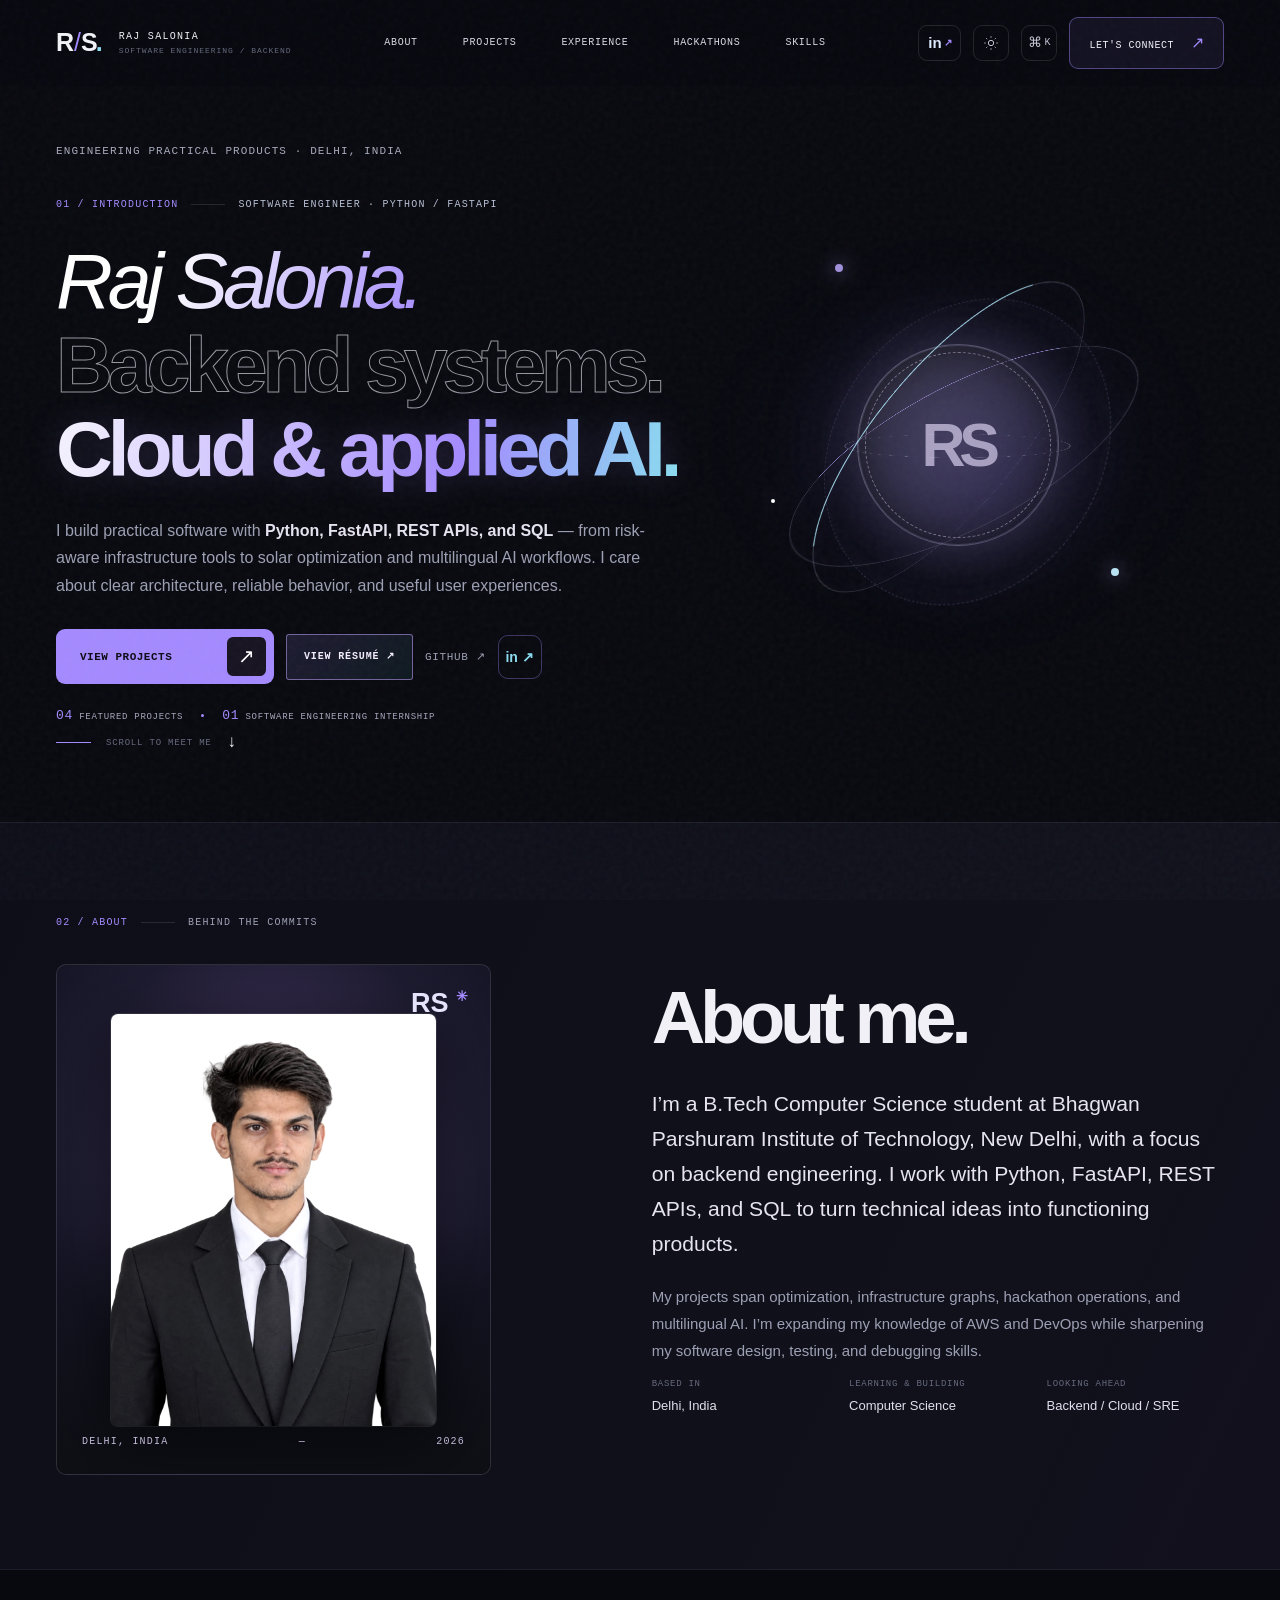
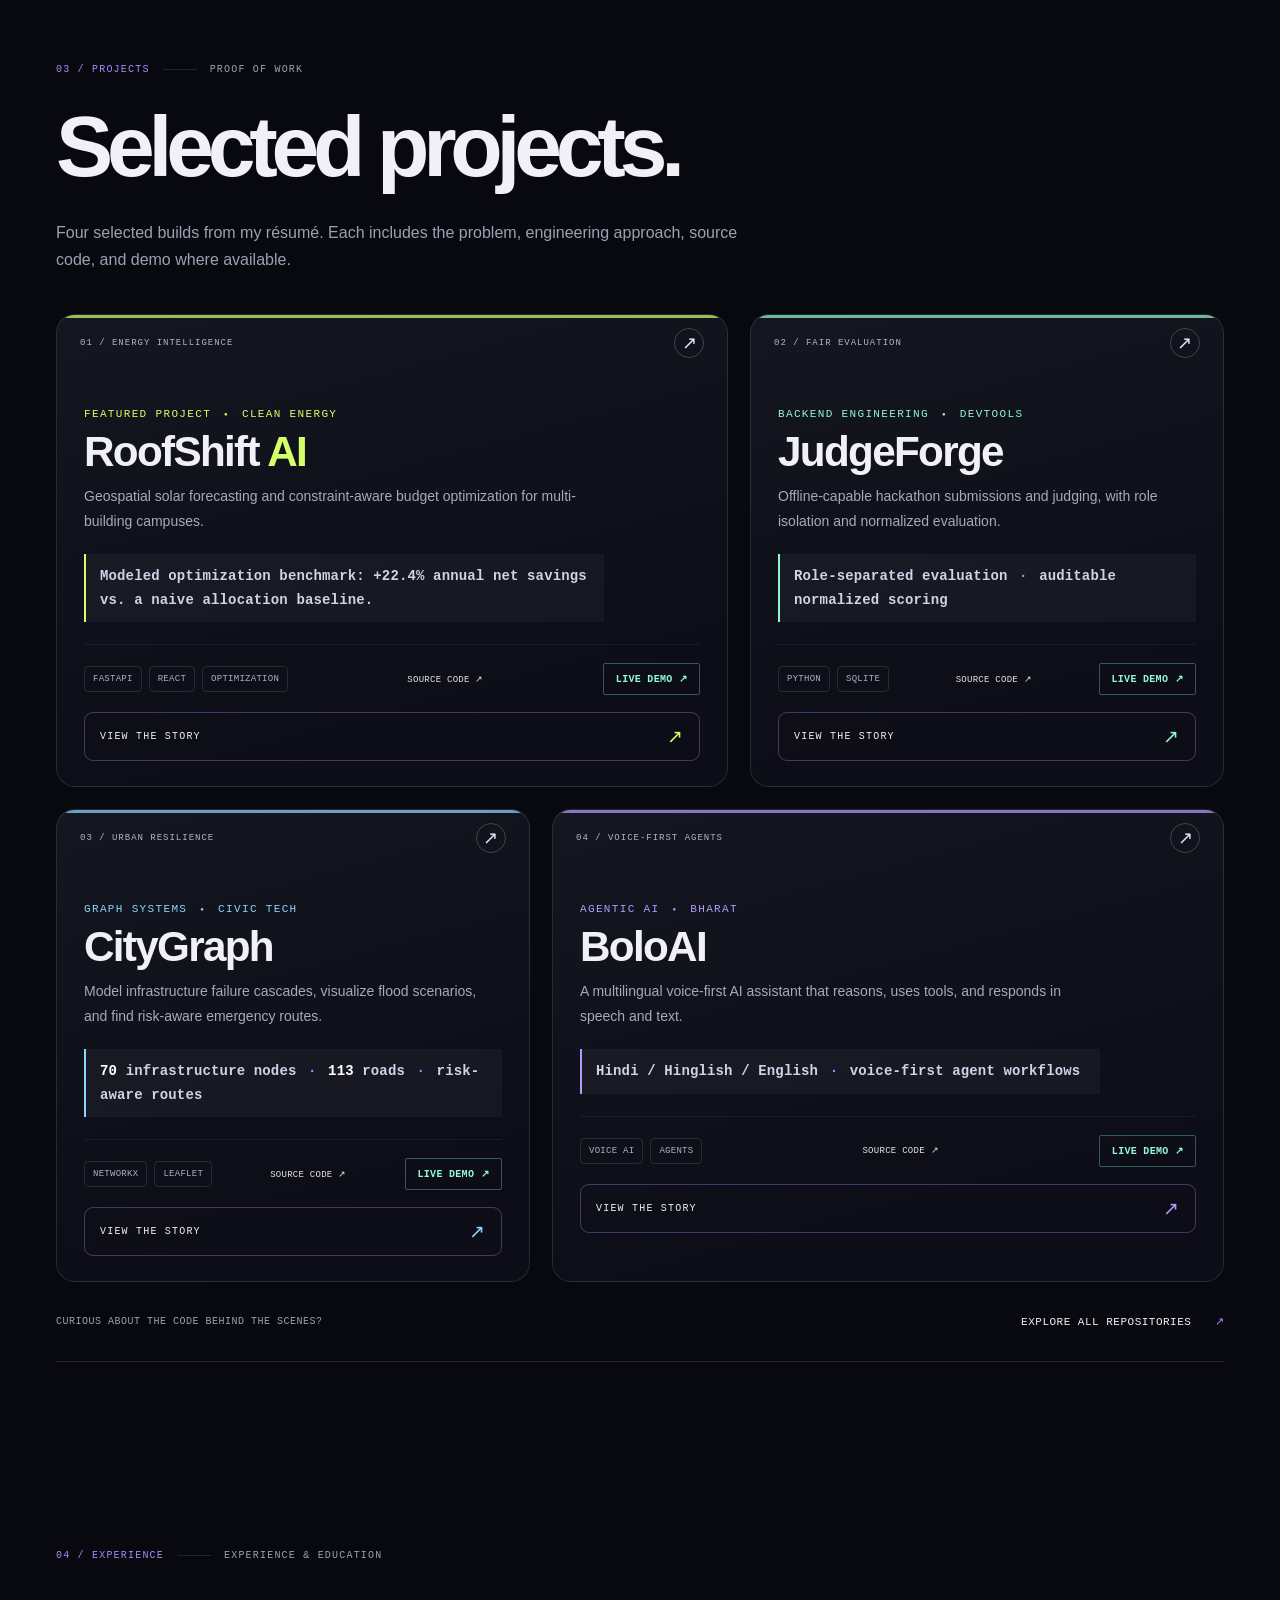
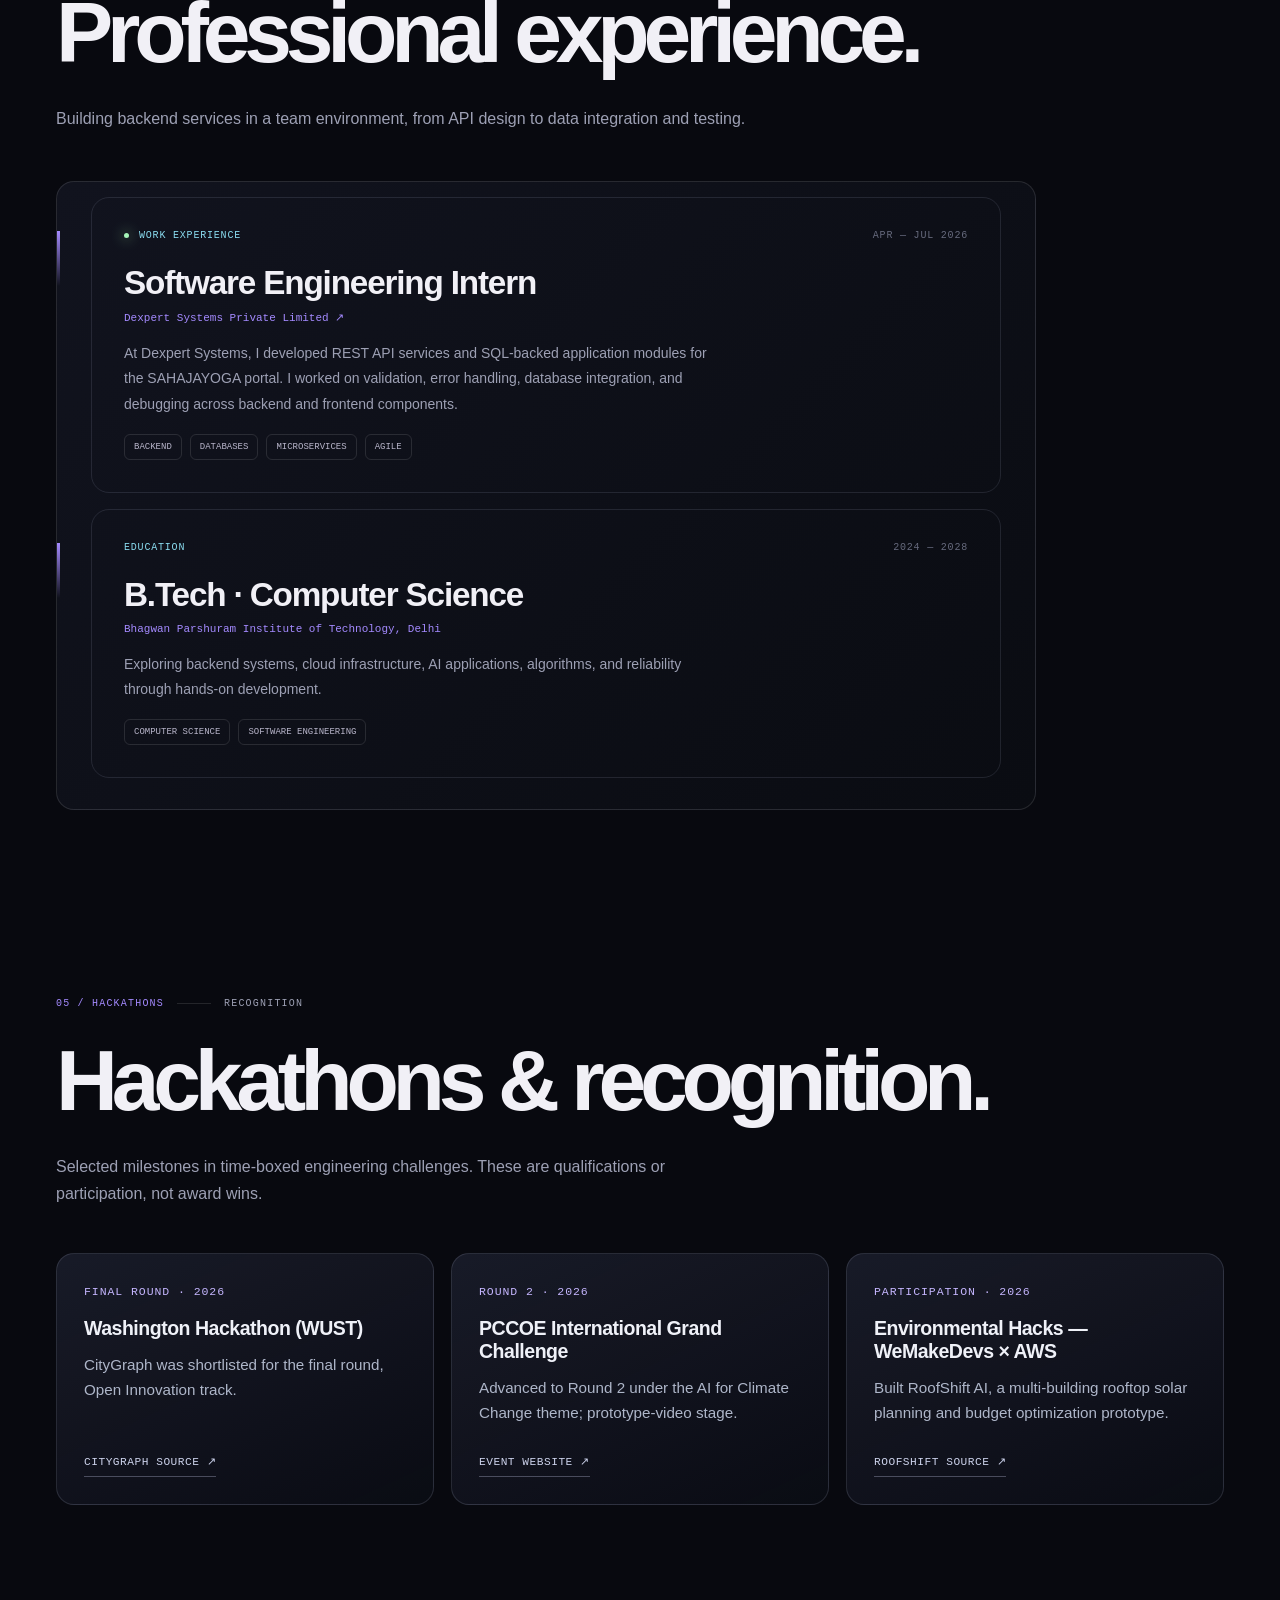
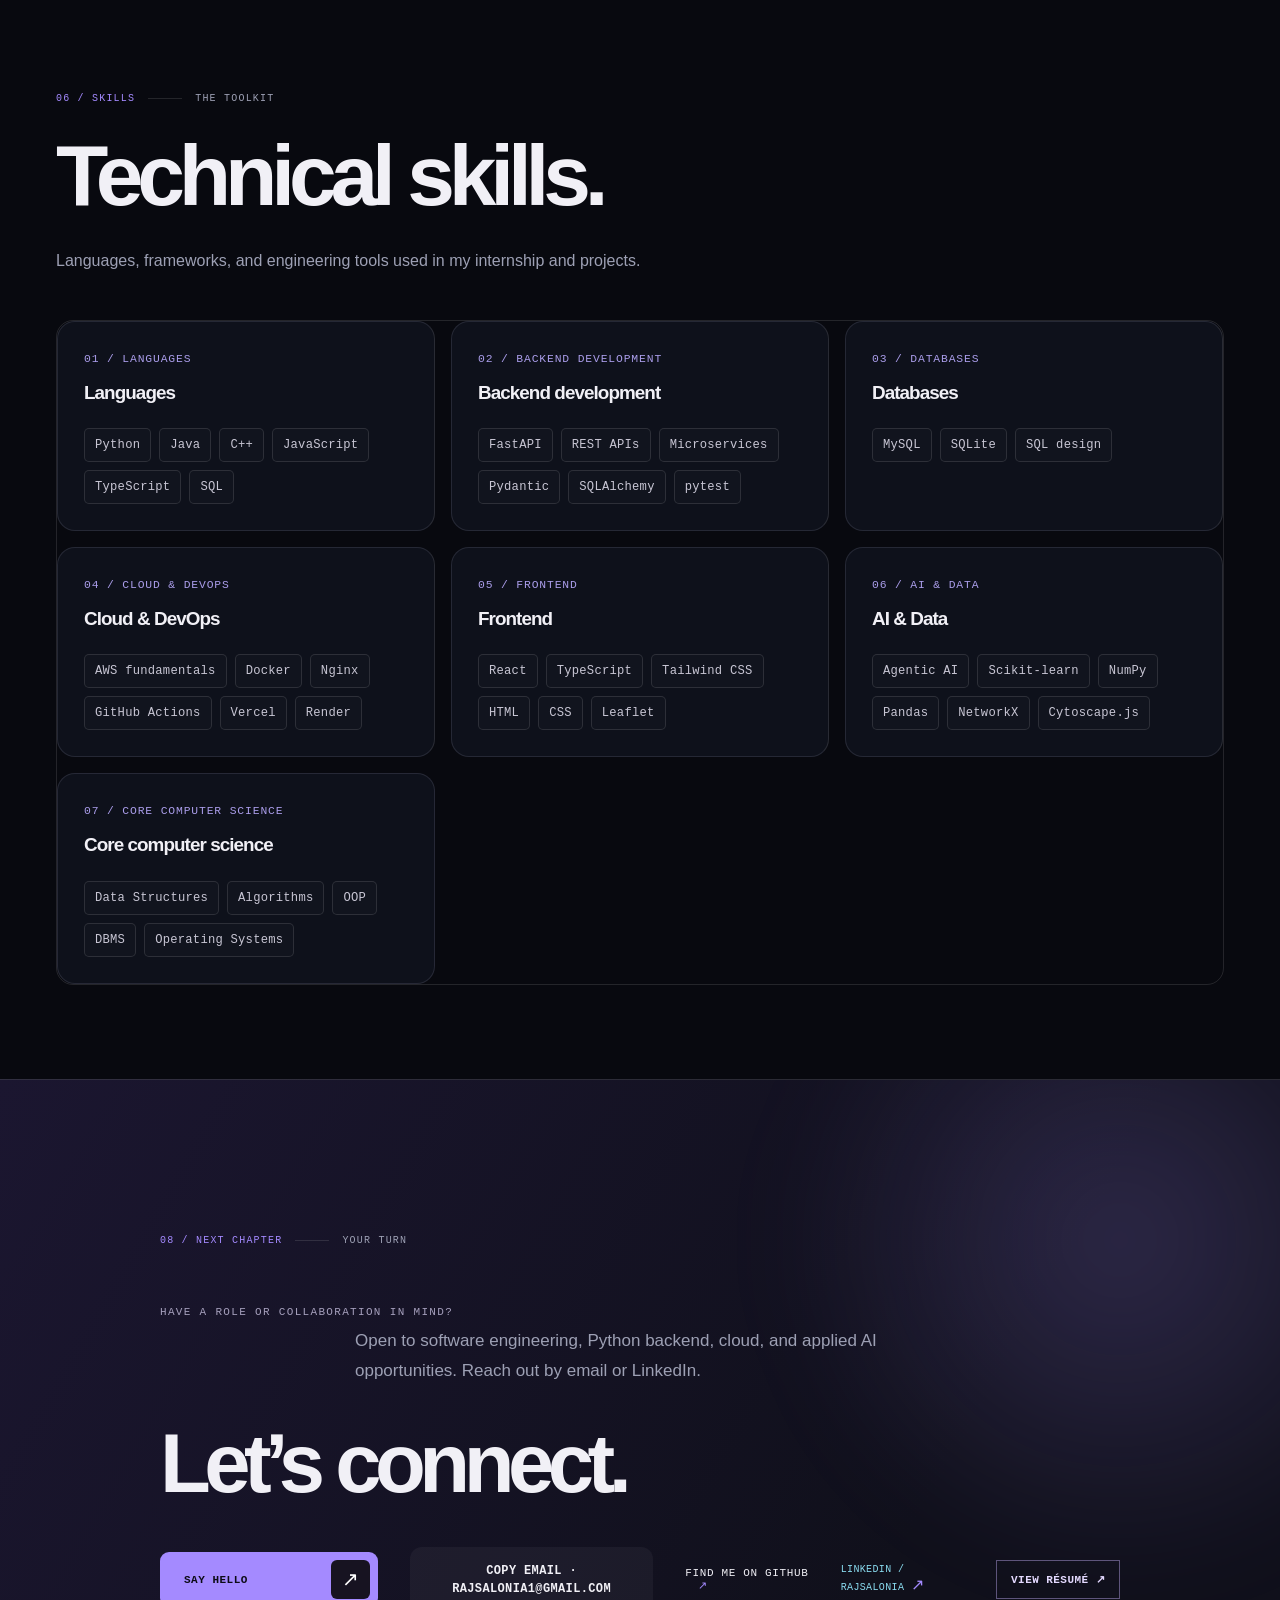
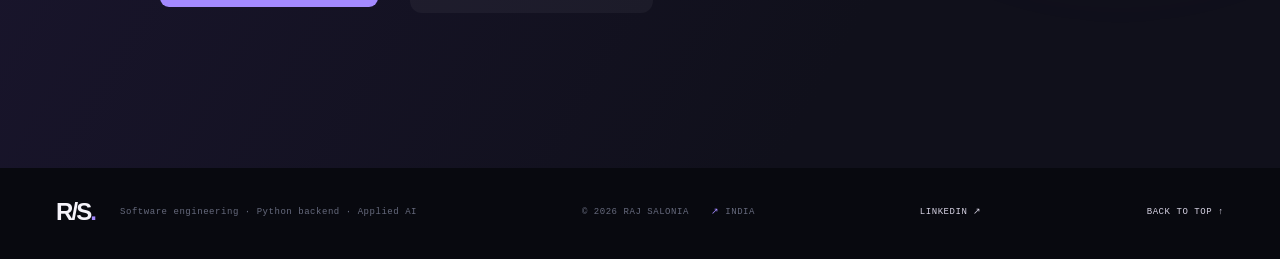
==== commit 53f9fd1f: "fix(portfolio): restore original cinematic hero and correct responsive visibility" ====
--- a/portfolio-site/index.html
+++ b/portfolio-site/index.html
@@ -1,109 +1,431 @@
-<!doctype html>
+<!DOCTYPE html>
+
 <html lang="en">
 <head>
-  <meta charset="utf-8">
-  <meta name="viewport" content="width=device-width,initial-scale=1">
-  <meta name="theme-color" content="#0c1019">
-  <meta name="description" content="Raj Salonia — Software engineer focused on Python backend, FastAPI, cloud, and applied AI. Explore four selected engineering projects, experience, and hackathon recognition.">
-  <meta property="og:title" content="Raj Salonia — Software Engineer | Backend & Applied AI">
-  <meta property="og:description" content="Building thoughtful software with Python, FastAPI, cloud, and applied AI. Selected projects, experience, and engineering work.">
-  <meta property="og:type" content="website">
-  <meta property="og:url" content="https://raj-salonia-portfolio.vercel.app/">
-  <title>Raj Salonia — Software Engineer | Backend & Applied AI</title>
-  <style>
-    :root{color-scheme:dark;--bg:#0b1019;--bg2:#101723;--panel:#131b2a;--panel2:#151e2d;--line:#263144;--line-bright:#35445c;--ink:#ecf1f8;--muted:#a0aec0;--dim:#78879b;--violet:#b3a4fb;--blue:#87c5fa;--mint:#9de2cd;--font:Inter,ui-sans-serif,system-ui,-apple-system,BlinkMacSystemFont,"Segoe UI",sans-serif;--mono:ui-monospace,"SFMono-Regular",Consolas,monospace;--r:18px;--wrap:1160px}
-    *,*::before,*::after{box-sizing:border-box}
-    html{scroll-behavior:smooth;scroll-padding-top:96px}
-    body{margin:0;background:var(--bg);color:var(--ink);font-family:var(--font);font-size:16px;line-height:1.65;-webkit-font-smoothing:antialiased;overflow-x:clip}
-    ::selection{background:#5f54a8;color:white}
-    a{color:inherit;text-decoration:none}button{font:inherit}a,button{touch-action:manipulation}
-    a:focus-visible,button:focus-visible{outline:2px solid var(--mint);outline-offset:5px}
-    .skip{position:absolute;left:16px;top:-80px;z-index:200;background:var(--ink);color:var(--bg);padding:10px 18px;border-radius:8px}.skip:focus{top:12px}
-    .container{width:min(calc(100% - 80px),var(--wrap));margin-inline:auto}
-    .header{position:sticky;top:0;z-index:100;border-bottom:1px solid #ffffff12;background:#0b1019ed;backdrop-filter:blur(18px);-webkit-backdrop-filter:blur(18px)}
-    .head-inner{height:78px;display:flex;align-items:center;gap:30px;justify-content:space-between}
-    .brand{display:inline-flex;align-items:center;gap:12px;min-width:220px}
-    .brand-mark{height:39px;width:43px;display:grid;place-items:center;border:1px solid #b3a4fb63;border-radius:11px;background:#a99cff13;color:#d5cdff;font-size:16px;font-weight:800;letter-spacing:-.08em}
-    .brand-details{display:flex;flex-direction:column;line-height:1.2}.brand-details strong{font-size:13px;letter-spacing:.04em}.brand-details span{font-size:10px;color:var(--dim);margin-top:5px;letter-spacing:.09em;text-transform:uppercase}
-    .desktop-nav{display:flex;align-items:center;gap:26px}.desktop-nav a{font-size:12px;font-weight:600;color:var(--muted);transition:color .2s}.desktop-nav a:hover,.desktop-nav a[aria-current="location"]{color:var(--ink)}
-    .header-actions{display:flex;align-items:center;gap:10px}.header-link{display:inline-flex;align-items:center;gap:7px;border:1px solid var(--line);border-radius:10px;padding:10px 14px;color:var(--ink);font-size:12px;font-weight:700;white-space:nowrap}.header-link:hover{border-color:var(--violet);background:#b3a4fb0c}
-    .menu-toggle{display:none;align-items:center;justify-content:center;flex-direction:column;gap:5px;background:transparent;color:var(--ink);border:1px solid var(--line);width:43px;height:43px;border-radius:10px;cursor:pointer}.menu-toggle span{display:block;background:currentColor;width:19px;height:2px;border-radius:2px}
-    .mobile-nav{display:none;border-top:1px solid var(--line);padding:12px 0 20px}.mobile-nav a{display:block;padding:12px 14px;border-radius:8px;color:var(--muted);font-size:14px}.mobile-nav a:hover{background:#fff1;color:var(--ink)}.mobile-nav.open{display:block}
-    main{overflow:hidden}.section{padding:104px 0;border-bottom:1px solid #ffffff10}.section:first-child{border-top:0}
-    .eyebrow{display:flex;gap:10px;align-items:center;text-transform:uppercase;letter-spacing:.155em;color:var(--mint);font:700 11px/1.5 var(--mono);margin:0 0 20px}.eyebrow::before{content:'';display:block;width:20px;height:1px;background:var(--mint)}
-    .hero{padding:105px 0 106px;background:radial-gradient(ellipse 760px 550px at 84% 43%,#30294d50,transparent 68%),linear-gradient(180deg,#0e1420 0%,var(--bg) 100%)}
-    .hero-grid{display:grid;grid-template-columns:minmax(0,1.2fr) minmax(300px,.8fr);gap:clamp(42px,6vw,96px);align-items:center}
-    .hero-copy{min-width:0}.hero-kicker{display:inline-flex;align-items:center;gap:8px;border:1px solid #9de2cd42;color:#c1f0df;background:#9de2cd0b;padding:7px 12px;border-radius:30px;font-size:12px;font-weight:600;margin-bottom:28px}.status-dot{width:7px;height:7px;border-radius:50%;background:var(--mint);box-shadow:0 0 0 3px #9de2cd26}
-    h1,h2,h3,p{margin-top:0}h1{font-size:clamp(48px,5.5vw,78px);line-height:1.09;letter-spacing:-.068em;font-weight:780;max-width:760px;margin:0 0 24px}h1 .name{display:block;color:#fff}h1 .role{display:block;color:#c2b7ff}h1 .last{display:block;color:#cfd8e6;font-size:.76em;font-weight:610;letter-spacing:-.055em;margin-top:9px}
-    .hero-description{font-size:17px;line-height:1.8;color:var(--muted);max-width:590px;margin:0 0 30px}.hero-description strong{color:var(--ink);font-weight:650}
-    .cta-row{display:flex;flex-wrap:wrap;gap:11px;align-items:center}.btn{display:inline-flex;gap:10px;justify-content:center;align-items:center;border-radius:11px;padding:12px 18px;font-weight:720;font-size:13px;line-height:1.4;min-height:46px;white-space:nowrap;transition:background .2s,border .2s,transform .2s}.btn:hover{transform:translateY(-2px)}.btn-primary{background:#b6a8ff;color:#10121e;border:1px solid #b6a8ff}.btn-primary:hover{background:#d1c9ff}.btn-outline{border:1px solid #58647b;background:#ffffff06;color:var(--ink)}.btn-outline:hover{border-color:#afa6de;background:#fff1}.btn-text{color:#bfd2e4;padding-inline:8px}.btn-text:hover{color:#fff}
-    .hero-meta{margin-top:42px;padding-top:20px;border-top:1px solid var(--line);display:flex;flex-wrap:wrap;gap:18px 26px;color:var(--dim);font:11px var(--mono);letter-spacing:.03em}.hero-meta strong{color:#d5dff0;font-weight:700}
-    .hero-visual{min-width:0;position:relative;max-width:420px;margin-inline:auto;width:100%}.portrait-card{padding:14px;background:linear-gradient(150deg,#28334a,#111825 62%);border:1px solid #56607b70;border-radius:26px;box-shadow:0 34px 100px #0005;transform:rotate(1deg);position:relative}.portrait-frame{overflow:hidden;border-radius:16px;aspect-ratio:4/4.5;background:linear-gradient(155deg,#242d41,#0a1019);position:relative}.portrait-frame img{width:100%;height:100%;object-fit:cover;object-position:center 28%;display:block;filter:saturate(.86)}.portrait-frame::after{content:'';position:absolute;inset:0;background:linear-gradient(to top,#1017228c,transparent 46%);pointer-events:none}
-    .portrait-card-bottom{display:flex;gap:8px;justify-content:space-between;align-items:center;padding:16px 3px 2px;color:#b1bed1;font:10px var(--mono);letter-spacing:.07em;text-transform:uppercase}.portrait-card-bottom span:last-child{color:var(--mint)}.portrait-spark{position:absolute;right:-16px;top:40px;width:70px;height:70px;border:1px solid #b3a4fb52;display:grid;place-items:center;background:#141728;border-radius:16px;box-shadow:0 12px 35px #0006;font:700 25px var(--mono);color:#c9befd;transform:rotate(8deg)}
-    .section-header{margin-bottom:42px;display:grid;grid-template-columns:minmax(0,.95fr) minmax(0,.85fr);align-items:end;gap:30px}.section-header h2,.section-heading h2{font-size:clamp(34px,4.3vw,54px);line-height:1.13;letter-spacing:-.058em;margin-bottom:0}.section-header .section-intro{max-width:460px;margin:0;color:var(--muted);font-size:15px;line-height:1.8}.muted{color:var(--muted)}
-    .about{background:#0c121d}.about-layout{display:grid;grid-template-columns:minmax(0,1.15fr) minmax(270px,.85fr);gap:clamp(32px,8vw,120px);align-items:start}.about-copy p{font-size:16px;line-height:1.9;color:var(--muted);max-width:690px;margin:16px 0 0}.about-copy strong{font-weight:690;color:var(--ink)}.about-links{display:flex;flex-wrap:wrap;gap:18px;margin-top:27px}.under-link{color:#c9bfff;font-size:13px;font-weight:700;border-bottom:1px solid #8f81df;padding-bottom:4px}.under-link:hover{color:#fff}
-    .about-panel{border:1px solid var(--line);border-radius:var(--r);background:linear-gradient(140deg,#1a2432bb,#111927f0);padding:26px}.about-panel h3{font-size:13px;font-weight:700;color:var(--ink);letter-spacing:.04em;margin-bottom:20px}.fact{display:grid;grid-template-columns:80px 1fr;gap:12px;align-items:start;padding:15px 0;border-top:1px solid var(--line)}.fact:first-of-type{padding-top:0;border-top:0}.fact span{font:11px var(--mono);color:var(--dim);padding-top:4px}.fact strong{font-size:13px;line-height:1.6;font-weight:600}
-    .work{background:linear-gradient(180deg,#0d121d,#0d1420)}.project-list{display:grid;grid-template-columns:repeat(2,minmax(0,1fr));gap:22px}.project{border:1px solid var(--line);border-radius:20px;display:flex;flex-direction:column;min-width:0;background:linear-gradient(147deg,#192235,#111823 72%);overflow:hidden;position:relative;transition:transform .22s,border-color .22s,box-shadow .22s}.project:hover{transform:translateY(-4px);border-color:#7887a473;box-shadow:0 22px 65px #0002}.project::before{content:'';position:absolute;top:0;left:0;right:0;height:2px;background:linear-gradient(90deg,var(--accent),transparent 77%);opacity:.84}.project-inner{padding:30px 30px 26px;display:flex;flex:1;flex-direction:column}.project-top{display:flex;justify-content:space-between;gap:12px;margin-bottom:33px}.project-top span{font:11px var(--mono);letter-spacing:.08em;color:var(--accent);text-transform:uppercase}.project-id{font:700 15px var(--mono);color:var(--dim)}.project h3{font-size:clamp(27px,2.9vw,36px);letter-spacing:-.047em;line-height:1.2;margin-bottom:13px}.project-desc{color:var(--muted);font-size:14px;line-height:1.8;margin-bottom:19px;min-height:76px}.project-proof{color:#d9e6f4;font-size:13px;line-height:1.65;margin-bottom:26px;padding-left:12px;border-left:2px solid var(--accent)}.chips{display:flex;flex-wrap:wrap;gap:7px;margin-top:auto;margin-bottom:23px}.chips span{padding:5px 10px;border:1px solid #344256;background:#ffffff04;border-radius:7px;font-size:11px;color:#bdc9d8}.project-actions{display:flex;flex-wrap:wrap;gap:10px;align-items:center;padding-top:21px;border-top:1px solid var(--line)}.project-actions a,.project-actions button{background:transparent;border:0;color:#d2ddf0;font-size:12px;font-weight:700;cursor:pointer;padding:6px 0}.project-actions a:hover,.project-actions button:hover{color:var(--accent)}.project-actions .sep{color:#526176;font-size:12px}.project-actions .details{margin-left:auto;color:var(--accent)}
-    .experience{background:#0c111b}.experience-grid{display:grid;grid-template-columns:1.3fr .7fr;gap:22px}.experience-card{border:1px solid var(--line);border-radius:var(--r);padding:30px;background:var(--bg2)}.experience-card .sub{color:var(--mint);text-transform:uppercase;font:11px var(--mono);letter-spacing:.07em;margin-bottom:15px}.experience-card h3{font-size:23px;letter-spacing:-.03em;margin:0 0 3px}.exp-role{font-size:13px;color:#d2c9ff;font-weight:700;margin:0 0 18px}.experience-card p{font-size:14px;line-height:1.82;color:var(--muted);margin-bottom:20px}.exp-date{font:11px var(--mono);color:var(--dim)}.exp-date strong{color:var(--ink)}
-    .recognition{background:#0e1521}.recognition-list{display:grid;gap:0;border:1px solid var(--line);border-radius:var(--r);overflow:hidden}.recognition-item{display:grid;grid-template-columns:160px minmax(0,1fr) auto;align-items:center;gap:22px;padding:24px 27px;border-bottom:1px solid var(--line);background:#ffffff03}.recognition-item:last-child{border-bottom:none}.recognition-item:nth-child(2){background:#ffffff01}.rec-status{color:#c0b4ff;font:700 10px var(--mono);letter-spacing:.045em}.recognition-item h3{font-size:16px;line-height:1.5;margin:0 0 3px}.recognition-item p{font-size:13px;color:var(--muted);line-height:1.6;margin:0}.rec-link{font-size:12px;color:var(--mint);font-weight:700;white-space:nowrap}.rec-link:hover{color:#fff}
-    .skills{background:#0b111b}.skills-grid{display:grid;grid-template-columns:repeat(3,minmax(0,1fr));gap:18px}.skill-block{border:1px solid var(--line);border-radius:15px;background:#ffffff03;padding:24px;min-width:0}.skill-block h3{font-size:15px;margin:0 0 18px;letter-spacing:-.01em}.skill-block .chips{margin:0}.skill-block .chips span{font-size:12px}
-    .contact{border-bottom:0;background:radial-gradient(ellipse 650px 350px at 85% 52%,#51406d3c,transparent 70%),#101624}.contact-panel{border:1px solid #5e68807a;border-radius:24px;background:linear-gradient(130deg,#192137,#131c2b);padding:clamp(28px,5.5vw,62px);display:grid;grid-template-columns:1.15fr .85fr;align-items:end;gap:36px}.contact h2{font-size:clamp(38px,4.7vw,64px);letter-spacing:-.059em;line-height:1.09;margin-bottom:14px}.contact p:not(.eyebrow){color:var(--muted);font-size:15px;max-width:500px;margin:0}.contact-links{display:flex;justify-content:flex-end;align-items:flex-end;flex-direction:column;gap:12px}.contact-links .btn{width:100%;max-width:305px}.contact-copy{padding:8px 0;border:0;background:transparent;color:var(--muted);cursor:pointer;font-size:12px}.contact-copy:hover{color:var(--ink)}
-    footer{background:#0b1019;padding:27px 0;border-top:1px solid var(--line)}.footer-inner{display:flex;align-items:center;justify-content:space-between;gap:20px}.footer-inner p{margin:0;font-size:12px;color:var(--dim)}.footer-inner a{font-size:12px;color:var(--muted)}.footer-inner a:hover{color:#fff}
-    .modal[hidden]{display:none!important}.modal{position:fixed;z-index:250;inset:0;padding:24px;background:#05070cdb;display:grid;place-items:center;overflow:auto}.modal-panel{width:min(100%,680px);max-height:min(91vh,850px);overflow:auto;border:1px solid #64718c;border-radius:20px;background:#141d2b;box-shadow:0 38px 120px #000b;padding:28px 31px 30px}.modal-top{display:flex;align-items:flex-start;justify-content:space-between;gap:18px}.modal-kicker{font:700 11px var(--mono);color:var(--mint);text-transform:uppercase;letter-spacing:.1em}.modal-close{border:1px solid var(--line);background:#ffffff07;color:var(--ink);width:38px;height:38px;border-radius:10px;cursor:pointer;font-size:22px;line-height:1}.modal-panel h2{font-size:32px;letter-spacing:-.04em;line-height:1.16;margin:14px 0 14px}.modal-panel h3{font-size:13px;text-transform:uppercase;letter-spacing:.08em;color:#c2b6ff;margin:24px 0 7px}.modal-panel p{font-size:14px;line-height:1.8;color:var(--muted);margin-bottom:0}.modal-actions{display:flex;flex-wrap:wrap;gap:12px;margin-top:24px}
-    @media(max-width:1120px){.desktop-nav{gap:17px}.brand{min-width:185px}.head-inner{gap:18px}.hero-grid{gap:35px}.container{width:min(calc(100% - 64px),var(--wrap))}}
-    @media(max-width:940px){.desktop-nav,.header-actions .header-link{display:none}.menu-toggle{display:flex}.hero{padding:76px 0}.hero-grid{grid-template-columns:minmax(0,1.08fr) minmax(240px,.72fr);gap:30px}.portrait-card{padding:10px;border-radius:18px}.portrait-frame{border-radius:11px}.portrait-spark{right:-10px;top:20px;width:55px;height:55px}.hero h1{font-size:clamp(44px,5.8vw,62px)}.hero-description{font-size:15px}.section{padding:80px 0}.recognition-item{grid-template-columns:130px minmax(0,1fr);gap:14px}.rec-link{grid-column:2}}
-    @media(min-width:701px) and (max-width:940px){.hero .cta-row::before{content:"";flex-basis:100%;height:0;order:1}.hero .cta-row .btn-text{order:2}.hero .cta-row{row-gap:5px}}
-    @media(max-width:700px){html{scroll-padding-top:73px}.container{width:min(calc(100% - 40px),var(--wrap))}.head-inner{height:68px}.brand{min-width:0}.brand-details span{font-size:9px}.hero{padding:64px 0 75px}.hero-grid{grid-template-columns:1fr;gap:48px}.hero h1{font-size:clamp(47px,9.1vw,67px)}.hero-description{font-size:15px;max-width:610px}.hero-visual{max-width:350px;width:min(100%,350px)}.portrait-card{transform:none}.portrait-frame{aspect-ratio:4/3.6}.portrait-frame img{object-position:center 23%}.portrait-spark{right:-10px}.hero-meta{margin-top:30px}.section{padding:72px 0}.section-header{grid-template-columns:1fr;gap:14px;margin-bottom:30px}.section-header .section-intro{max-width:570px}.about-layout{grid-template-columns:1fr;gap:28px}.project-list{grid-template-columns:1fr;gap:15px}.project-desc{min-height:0}.experience-grid{grid-template-columns:1fr}.skills-grid{grid-template-columns:repeat(2,minmax(0,1fr))}.contact-panel{grid-template-columns:1fr;gap:26px}.contact-links{align-items:stretch}.contact-links .btn{max-width:none}.footer-inner{flex-wrap:wrap}.recognition-item{grid-template-columns:1fr;gap:7px}.rec-link{grid-column:auto;margin-top:5px}}
-    @media(max-width:440px){.container{width:calc(100% - 34px)}.brand-mark{width:39px;height:38px}.brand-details strong{font-size:12px}.brand-details span{font-size:8px}.hero{padding:48px 0 64px}.hero h1{font-size:clamp(39px,10.5vw,48px)}.hero-kicker{font-size:11px}.hero-description{font-size:14px}.hero-visual{width:min(100% - 18px,320px)}.cta-row{gap:8px}.cta-row .btn{flex:1 1 auto;min-width:0}.hero-meta{font-size:10px}.section{padding:62px 0}.section-header h2{font-size:36px}.project-inner{padding:24px 21px}.project-actions{gap:9px}.project-actions a,.project-actions button{font-size:11px}.project-actions .details{margin-left:0}.skills-grid{grid-template-columns:1fr}.experience-card{padding:23px}.contact-panel{padding:25px 20px}.modal{padding:12px}.modal-panel{padding:21px}.recognition-item{padding:20px}.fact{grid-template-columns:72px 1fr}}
-    @media(prefers-reduced-motion:reduce){html{scroll-behavior:auto}*,*::before,*::after{transition-duration:.01ms!important;animation-duration:.01ms!important}}
-  </style>
+<meta charset="utf-8"/>
+<meta content="width=device-width, initial-scale=1" name="viewport"/>
+<meta content="#08090f" name="theme-color"/>
+<meta content="Raj Salonia — software engineering student and backend-focused builder. Explore RoofShift AI, JudgeForge, CityGraph, BoloAI, and my backend internship experience." name="description"/>
+<meta content="website" property="og:type"/>
+<meta content="Raj Salonia | Software Engineer" property="og:title"/>
+<meta content="Python, FastAPI, cloud and applied AI. Four engineering projects, industry experience and hackathon qualifications." property="og:description"/>
+<meta content="https://avatars.githubusercontent.com/u/192779515?v=4" property="og:image"/>
+<meta content="dark" name="color-scheme"/>
+<meta content="https://raj-salonia-portfolio.vercel.app/" property="og:url"/>
+<link href="https://raj-salonia-portfolio.vercel.app/" rel="canonical"/>
+<link href="https://www.linkedin.com/in/rajsalonia/" rel="me"/>
+<meta content="Raj Salonia" name="author"/>
+<title>Raj Salonia | Software Engineer — Python Backend, Cloud &amp; AI</title>
+<link href="data:image/svg+xml,%3Csvg%20xmlns%3D%22http%3A%2F%2Fwww.w3.org%2F2000%2Fsvg%22%20width%3D%2264%22%20height%3D%2264%22%20viewBox%3D%220%200%2064%2064%22%3E%3Crect%20width%3D%2264%22%20height%3D%2264%22%20rx%3D%2216%22%20fill%3D%22%2311121b%22%2F%3E%3Cpath%20d%3D%22M13%2045V19h13c9%200%2012%204%2012%2010%200%205-3%208-7%209l8%207H29l-9-10v10H13zm7-17h7c3%200%204-1%204-3s-1-3-4-3h-7v6%22%20fill%3D%22%23f3efff%22%2F%3E%3Cpath%20d%3D%22M44%2014h7L41%2050h-7l10-36Z%22%20fill%3D%22%23a48aff%22%2F%3E%3Ccircle%20cx%3D%2251%22%20cy%3D%2248%22%20r%3D%223%22%20fill%3D%22%238adcf0%22%2F%3E%3C%2Fsvg%3E%0A" rel="icon" type="image/svg+xml"/>
+
+
+
+<style>
+:root{--bg:#08090f;--bg-2:#10111a;--surface:#10121c;--surface-2:#151827;--text:#f1f0f6;--muted:#9da0b4;--faint:#666a7d;--border:rgba(255,255,255,.115);--border-subtle:rgba(255,255,255,.06);--violet:#a48aff;--cyan:#8adcf0;--accent:#a48aff;--accent-rgb:164,138,255;--glow:rgba(126,103,252,.16);--radius:20px;--mono:'DM Mono',ui-monospace,SFMono-Regular,monospace;--display:'Space Grotesk',Arial,sans-serif;--body:'DM Sans',Arial,sans-serif}
+:root[data-theme=amber]{--violet:#ffbc8b;--cyan:#f8d995;--accent:#ffb474;--accent-rgb:255,180,116;--glow:rgba(249,167,98,.18)}
+*{box-sizing:border-box}html{scroll-behavior:smooth;scroll-padding-top:95px}body{margin:0;background:var(--bg);color:var(--text);font-family:var(--body);-webkit-font-smoothing:antialiased;overflow-x:hidden}body.modal-open{overflow:hidden}::selection{background:var(--accent);color:#090914}a{color:inherit;text-decoration:none}button,input{font:inherit}button{cursor:pointer}button:focus-visible,a:focus-visible,article:focus-visible,input:focus-visible{outline:2px solid var(--cyan);outline-offset:4px}img,svg{max-width:100%}p,h1,h2,h3{margin-top:0}.section-container{width:min(1480px,calc(100% - 112px));margin-inline:auto}.section-pad{padding-top:148px;padding-bottom:148px}.skip-link{position:fixed;z-index:200;left:20px;top:-60px;background:#fff;color:#111;padding:12px 16px}.skip-link:focus{top:10px}.page-progress{position:fixed;top:0;left:0;width:0;height:2px;background:linear-gradient(90deg,var(--violet),var(--cyan));z-index:105;pointer-events:none}.grain{position:fixed;z-index:25;inset:0;pointer-events:none;opacity:.14;background-image:url("data:image/svg+xml,%3Csvg viewBox='0 0 180 180' xmlns='http://www.w3.org/2000/svg'%3E%3Cfilter id='n'%3E%3CfeTurbulence type='fractalNoise' baseFrequency='.92' numOctaves='3' stitchTiles='stitch'/%3E%3C/filter%3E%3Crect width='100%25' height='100%25' filter='url(%23n)' opacity='.28'/%3E%3C/svg%3E")}.cursor-glow{position:fixed;z-index:1;left:0;top:0;width:460px;height:460px;transform:translate(-50%,-50%);border-radius:50%;background:radial-gradient(circle,rgba(var(--accent-rgb),.055),transparent 67%);pointer-events:none;opacity:0;transition:opacity .4s}#constellation{position:absolute;z-index:0;top:90px;left:0;width:100%;height:1080px;pointer-events:none;opacity:.68}.site-header{position:fixed;top:0;left:0;right:0;z-index:80;height:86px;display:flex;align-items:center;justify-content:space-between;padding:0 56px;border-bottom:1px solid transparent;background:rgba(8,9,15,.2);backdrop-filter:blur(0);transition:border-color .3s,background .3s,backdrop-filter .3s}.site-header.scrolled{border-color:var(--border-subtle);background:rgba(8,9,15,.83);backdrop-filter:blur(20px)}.brand{display:flex;align-items:center;gap:18px}.brand-mark{font-family:var(--display);font-size:25px;font-weight:700;letter-spacing:-2px;white-space:nowrap}.brand-slash{font-weight:400;color:var(--violet);padding:0 2px}.brand-dot{color:var(--cyan)}.brand-caption{display:flex;flex-direction:column;gap:4px;font-family:var(--mono);font-size:10px;font-weight:500;letter-spacing:.13em;white-space:nowrap}.brand-caption small{font-size:8px;color:var(--faint);letter-spacing:.12em}.nav-links{display:flex;align-items:center;gap:45px}.nav-links a{font-family:var(--mono);font-size:10px;letter-spacing:.07em;color:#dad9e3;transition:color .2s}.nav-links a span{font-size:8px;color:var(--faint);vertical-align:super;margin-left:3px}.nav-links a:hover,.nav-links a.active{color:var(--accent)}.header-actions{display:flex;align-items:center;gap:12px}.icon-button{width:36px;height:36px;background:transparent;color:#c4c3d2;border:1px solid var(--border);display:flex;align-items:center;justify-content:center;border-radius:9px;transition:.25s}.icon-button:hover{background:rgba(var(--accent-rgb),.13);color:var(--accent);border-color:rgba(var(--accent-rgb),.45)}.mode-toggle svg{width:16px}.command-trigger{gap:2px;font-family:var(--mono);font-size:14px}.command-trigger span{font-size:10px}.nav-cta{font:500 10px var(--mono);letter-spacing:.05em;border:1px solid rgba(var(--accent-rgb),.44);padding:15px 19px;border-radius:9px;background:rgba(var(--accent-rgb),.08);white-space:nowrap}.nav-cta span{margin-left:10px;font-size:16px;color:var(--violet)}.nav-cta:hover{background:rgba(var(--accent-rgb),.2)}.menu-toggle{display:none;background:transparent;border:0;color:var(--text);width:38px;height:38px}.menu-toggle span{display:block;width:21px;height:1px;background:currentColor;margin:7px auto}.mobile-menu{position:fixed;inset:76px 0 auto;z-index:79;padding:22px 7vw 30px;background:#0c0d15;border-bottom:1px solid var(--border);box-shadow:0 15px 30px #0007}.mobile-menu[hidden]{display:none}.mobile-menu a{display:block;padding:17px 0;border-bottom:1px solid var(--border-subtle);font:13px var(--mono);letter-spacing:.1em}
+.hero{min-height:870px;padding-top:180px;padding-bottom:70px;position:relative;z-index:2}.hero-microline{display:flex;align-items:center;gap:12px;font-family:var(--mono);font-size:10px;letter-spacing:.055em;color:#a8aabb}.status-dot,.live-pip{display:inline-block;width:6px;height:6px;border-radius:50%;background:#a6f4b9;box-shadow:0 0 14px #a6f4b9;flex:none;animation:breathe 2.6s ease-in-out infinite}.microline-rule{height:1px;background:var(--border);flex:1;margin:0 20px 0 12px}.hero-year{color:var(--faint)}.hero-grid{display:grid;grid-template-columns:minmax(0,1.08fr) minmax(0,.92fr);align-items:center;min-height:608px;gap:10px}.hero-copy{position:relative;z-index:4;padding:60px 0 10px}.eyebrow{display:flex;align-items:center;gap:13px;font:10px var(--mono);letter-spacing:.12em;color:var(--muted);white-space:nowrap}.eyebrow-index{color:var(--accent)}.eyebrow-line{width:34px;height:1px;background:var(--border)}.hero-heading{font-family:var(--display);font-size:clamp(66px,7.6vw,124px);line-height:.99;letter-spacing:-.078em;font-weight:600;margin:29px -100px 28px 0;white-space:nowrap}.serif-swoosh{font-style:italic;background:linear-gradient(110deg,#fff 30%,var(--violet));background-clip:text;-webkit-background-clip:text;color:transparent;font-weight:500;display:inline-block;padding-right:.08em}.period{color:var(--violet)}.hero-outline{color:transparent;-webkit-text-stroke:1px rgba(236,235,245,.63);text-stroke:1px rgba(236,235,245,.63)}.hero-highlight{background:linear-gradient(95deg,#f3f0ff 3%,var(--violet) 65%,var(--cyan));-webkit-background-clip:text;background-clip:text;color:transparent}.hero-description{max-width:505px;font-size:16px;line-height:1.8;color:var(--muted);margin-bottom:30px}.hero-description strong{font-weight:600;color:#e7e4f1}.hero-buttons{display:flex;align-items:center;gap:28px}.primary-button{display:inline-flex;align-items:center;justify-content:space-between;min-width:218px;gap:24px;padding:7px 7px 7px 23px;background:var(--accent);color:#0c0b16;border:1px solid transparent;border-radius:9px;font:700 11px var(--mono);letter-spacing:.045em;transition:filter .22s,transform .22s,box-shadow .22s}.primary-button:hover{filter:brightness(1.1);box-shadow:0 10px 40px rgba(var(--accent-rgb),.23)}.button-arrow{display:grid;place-items:center;width:39px;height:39px;border-radius:6px;background:#171321;color:#fff;font-size:20px;font-weight:400}.text-button{font:11px var(--mono);letter-spacing:.06em;color:var(--muted);white-space:nowrap}.text-button span{color:var(--accent);margin-left:8px}.text-button:hover{color:#fff}.hero-bottom{display:flex;gap:15px;align-items:center;margin-top:66px;font:10px var(--mono);letter-spacing:.045em;color:var(--muted);line-height:1.7}.hero-bottom strong{color:#e1dfeb;font-weight:500}.asterisk{font-size:39px;color:var(--violet);line-height:1;animation:spin 30s linear infinite}.tiny-divider{margin:0 17px;height:32px;width:1px;background:var(--border)}.hero-location{font-size:9px;color:var(--faint)}.hero-art{height:550px;position:relative;display:grid;place-items:center;perspective:1000px;isolation:isolate}.hero-art:before{content:'';position:absolute;inset:15% 5%;background:radial-gradient(ellipse,rgba(107,77,239,.13),transparent 64%);filter:blur(38px)}.art-corner{position:absolute;font:9px/1.7 var(--mono);letter-spacing:.08em;color:var(--faint)}.art-corner-tl{left:18px;top:24px}.art-corner-br{right:15px;bottom:36px;text-align:right}.orb-glow{width:385px;height:385px;position:absolute;border-radius:50%;background:radial-gradient(circle,rgba(var(--accent-rgb),.28),rgba(60,68,180,.03) 52%,transparent 70%);filter:blur(13px);animation:glow 7s ease-in-out infinite}.orbital-system{width:min(490px,100%);aspect-ratio:1;position:relative;transform-style:preserve-3d;transition:transform .4s cubic-bezier(.21,.8,.3,1)}.orbit{position:absolute;border-radius:50%;inset:11%;border:1px solid rgba(173,170,224,.26);box-shadow:inset 0 0 25px rgba(133,124,227,.045);transform-style:preserve-3d}.orbit-one{transform:rotate(-28deg) rotateX(69deg);border-top:2px solid var(--violet);animation:orbit1 22s linear infinite}.orbit-two{transform:rotate(40deg) rotateY(69deg);border-left:2px solid rgba(143,224,255,.9);animation:orbit2 27s linear infinite}.orbit-three{inset:17%;transform:rotate(-55deg) rotateX(35deg);border-style:dashed;border-color:rgba(175,155,255,.23);animation:orbit3 47s linear infinite}.orbit-four{inset:27%;transform:rotateX(84deg);border-color:rgba(221,202,255,.35)}.orbit-tick{position:absolute;width:8px;height:8px;background:var(--accent);border-radius:50%;box-shadow:0 0 20px var(--accent)}.tick-one{top:13%;left:25%;animation:blink 3s infinite}.tick-two{top:75%;right:17%;background:#a7e7ff}.tick-three{top:61%;left:12%;width:4px;height:4px;background:#fff}.orb-core{width:202px;height:202px;position:absolute;inset:50% auto auto 50%;transform:translate(-50%,-50%);border-radius:50%;padding:15px;display:grid;place-items:center;background:linear-gradient(140deg,rgba(209,204,255,.15),rgba(56,46,130,.32));box-shadow:0 0 50px rgba(var(--accent-rgb),.14),inset 0 0 40px #161422;border:1px solid rgba(222,220,255,.24);overflow:hidden}.orb-core img{height:100%;width:100%;object-fit:cover;border-radius:50%;filter:saturate(.8) contrast(1.09);opacity:.9}.orb-core-ring{position:absolute;inset:7px;border:1px dashed rgba(228,216,255,.45);border-radius:50%;animation:spin 24s linear infinite}.orb-pulse{position:absolute;inset:0;border:1px solid rgba(185,176,255,.2);border-radius:50%;box-shadow:0 0 28px rgba(var(--accent-rgb),.3)}.mini-node{position:absolute;display:grid;place-items:center;border-radius:50%;border:1px solid rgba(var(--accent-rgb),.5);background:rgba(11,12,21,.94);box-shadow:0 0 27px rgba(var(--accent-rgb),.14);font:11px var(--mono);color:var(--cyan);animation:float 7s ease-in-out infinite}.node-one{height:57px;width:57px;top:14%;right:14%}.node-two{height:49px;width:49px;left:9%;bottom:26%;animation-delay:-3s}.node-three{height:35px;width:35px;right:19%;bottom:11%;animation-delay:-5s}.node-dot{font-size:7px;vertical-align:super;color:var(--accent)}.art-data-card{position:absolute;z-index:3;background:rgba(17,19,35,.79);border:1px solid rgba(255,255,255,.15);border-radius:10px;padding:14px;backdrop-filter:blur(16px);display:flex;gap:12px;align-items:center;font:9px/1.8 var(--mono);letter-spacing:.05em;color:var(--faint);box-shadow:0 10px 30px #0003}.art-data-card strong{font-weight:500;color:#efecff;font-size:11px}.data-top{right:-9px;top:120px;animation:float 7s ease-in-out infinite}.data-spark{font-size:22px;color:var(--violet)}.data-bottom{left:-10px;bottom:95px;animation:float 7s ease-in-out -2s infinite}.data-bars{height:31px;display:flex;align-items:center;gap:3px}.data-bars i{width:3px;height:40%;background:var(--violet);border-radius:3px;animation:wave 1s ease-in-out infinite alternate}.data-bars i:nth-child(2n){animation-delay:-.7s;height:75%}.data-bars i:nth-child(3n){animation-delay:-.35s;height:95%}.art-crosshair{position:absolute;color:var(--faint);font:19px var(--mono)}.crosshair-one{top:67px;right:80px}.crosshair-two{bottom:80px;left:72px}.scroll-cue{display:flex;align-items:center;gap:15px;width:max-content;font:9px var(--mono);letter-spacing:.09em;color:var(--faint)}.scroll-line{width:35px;height:1px;background:var(--violet)}.scroll-arrow{color:#f4f1ff;font-size:17px}.marquee{position:relative;z-index:3;overflow:hidden;border-block:1px solid var(--border);background:rgba(15,16,25,.82);padding:21px 0}.marquee-inner{display:flex;align-items:center;width:max-content;gap:44px;white-space:nowrap;animation:marquee 38s linear infinite}.marquee-inner span{font:500 12px var(--mono);letter-spacing:.16em;color:#d7d3e5}.marquee-inner i{font-style:normal;color:var(--accent);font-size:23px}.section-heading{display:flex;justify-content:space-between;align-items:flex-end;gap:32px;margin-bottom:45px}.section-heading h2,.about-main h2{font:600 clamp(49px,6.7vw,100px)/1.02 var(--display);letter-spacing:-.072em;margin:28px 0}.section-heading h2 em,.about-main h2 em{font-weight:500;color:var(--accent)}.section-lede{color:var(--muted);font-size:16px;line-height:1.7;max-width:605px;margin-bottom:0}.section-side-label{font:10px/1.9 var(--mono);letter-spacing:.12em;color:var(--faint);text-align:right;white-space:nowrap}.section-side-label span{display:block;font-size:28px;color:var(--accent);margin-top:5px}.work-toolbar{display:flex;justify-content:space-between;align-items:center;gap:15px;border-block:1px solid var(--border);padding:13px 0;margin-bottom:25px}.filter-tabs{display:flex;gap:5px;flex-wrap:wrap}.filter-button{background:transparent;color:var(--muted);border:0;border-radius:6px;padding:12px 16px;font:10px var(--mono);letter-spacing:.035em;transition:.2s}.filter-button:hover{color:#fff;background:#1a1b29}.filter-button.active{background:#222033;color:#fff}.filter-button sup{color:var(--accent);font-size:8px;margin-left:5px}.work-count{font:9px var(--mono);letter-spacing:.08em;color:var(--faint);white-space:nowrap}.work-count b{color:var(--accent);font-weight:500}.projects-grid{display:grid;grid-template-columns:repeat(12,minmax(0,1fr));gap:22px}.project-card{grid-column:span 6;position:relative;min-width:0;overflow:hidden;border:1px solid var(--border);border-radius:var(--radius);background:linear-gradient(165deg,#141620,#0c0d16 80%);transition:border-color .35s,transform .35s,box-shadow .35s;isolation:isolate;will-change:transform}.project-card.project-wide{grid-column:span 7}.project-card.project-narrow{grid-column:span 5}.project-card:hover{border-color:color-mix(in srgb,var(--card-accent) 54%,transparent);box-shadow:0 22px 65px #0006;transform:translateY(-5px)}.project-card[hidden]{display:none!important}.project-card:before{content:'';position:absolute;inset:0;background:radial-gradient(450px circle at var(--mx,50%) var(--my,40%),color-mix(in srgb,var(--card-accent) 9%,transparent),transparent 70%);z-index:0;pointer-events:none;opacity:.8}.project-card-head{height:55px;display:flex;justify-content:space-between;align-items:center;padding:0 23px;position:relative;z-index:2}.project-no{font:9px var(--mono);letter-spacing:.11em;color:#b5b4c7}.project-link{display:grid;place-items:center;border:1px solid rgba(255,255,255,.2);width:30px;height:30px;border-radius:50%;font-size:18px;color:#e6e2f2;transition:.2s}.project-link:hover{background:var(--card-accent);color:#0b0d12;transform:rotate(45deg);border-color:transparent}.project-illustration{height:270px;position:relative;overflow:hidden;isolation:isolate}.project-copy{padding:14px 27px 25px;position:relative;z-index:3}.project-type{font:9px var(--mono);letter-spacing:.12em;color:var(--card-accent)}.project-point{font-size:6px;vertical-align:middle;margin:0 5px}.project-copy h3{font:600 clamp(33px,3.3vw,50px)/1.05 var(--display);letter-spacing:-.055em;margin:10px 0}.project-copy h3 span{color:var(--card-accent)}.project-title-period{font-size:1.2em}.project-copy>p{line-height:1.65;color:#a8a9b9;font-size:14px;max-width:520px;min-height:45px;margin-bottom:21px}.project-footer{display:flex;align-items:center;justify-content:space-between;gap:12px;border-top:1px solid var(--border-subtle);padding-top:18px}.project-tags{display:flex;flex-wrap:wrap;gap:7px}.project-tags span{font:9px var(--mono);letter-spacing:.03em;color:#b0b1bf;padding:7px 8px;border:1px solid rgba(255,255,255,.11);border-radius:4px}.view-project{font:9px var(--mono);letter-spacing:.03em;color:#e6e5ed;white-space:nowrap}.view-project:hover{color:var(--card-accent)}.work-outro{display:flex;justify-content:space-between;align-items:center;border-bottom:1px solid var(--border);padding:33px 0}.work-outro p{font:10px var(--mono);color:var(--muted);margin:0;letter-spacing:.05em}.work-outro a{font:11px var(--mono);letter-spacing:.045em}.work-outro a span{color:var(--accent);margin-left:16px}
+/* Distinct project art */
+.solar-art{background:radial-gradient(ellipse at 75% 13%,rgba(255,224,145,.22),transparent 38%),linear-gradient(130deg,#272c32,#1a2430 65%,#161820);border-block:1px solid #ffffff09}.solar-art:after{content:'';position:absolute;inset:0;background:linear-gradient(to top,#10162200,rgba(255,255,255,.025)),repeating-linear-gradient(0deg,transparent,transparent 31px,#ffffff08 32px);pointer-events:none}.solar-sun{position:absolute;top:30px;right:17%;width:92px;height:92px;border-radius:50%;background:radial-gradient(circle,#fffdd4 0,#ffe8a8 30%,#ffd58b 49%,#e9a65b44 68%,transparent 72%);filter:blur(1px);box-shadow:0 0 70px #ffe39d50}.solar-panels{position:absolute;left:21%;top:68px;width:60%;height:176px;display:grid;grid-template-columns:repeat(6,1fr);grid-template-rows:repeat(2,1fr);gap:4px;transform:perspective(620px) rotateX(54deg) rotateZ(-17deg);filter:drop-shadow(0 24px 10px #0007);animation:solarFloat 8s ease-in-out infinite}.solar-panels i{background:linear-gradient(132deg,#638bb6 0%,#18395a 48%,#0e273c 51%,#365e84 100%);border:2px solid #8298af;box-shadow:inset 0 0 13px #101b3766;position:relative}.solar-panels i:after{content:'';position:absolute;inset:0;border:1px solid #accae24d;transform:scale(.85)}.solar-heat{position:absolute;top:28px;left:30px;z-index:2;border:1px solid #d5ff6866;color:#e1ff99;background:#1e2b1fc9;padding:7px 11px;border-radius:5px;font:10px var(--mono);letter-spacing:.06em}.solar-heat span{margin-left:15px}.solar-orbit{position:absolute;border:1px solid #e2edb51d;border-radius:50%;width:420px;height:180px;left:24%;top:57px;transform:rotate(-17deg)}.solar-orbit-2{width:560px;height:230px;left:15%;top:30px}.art-coordinate{position:absolute;right:23px;bottom:16px;z-index:2;text-align:right;font:9px/1.8 var(--mono);color:#b0c2c0}.graph-art{background:radial-gradient(ellipse at 46% 56%,#15304488,transparent 70%),repeating-linear-gradient(0deg,transparent,transparent 33px,#6e9abb10 34px),repeating-linear-gradient(90deg,transparent,transparent 33px,#6e9abb10 34px),#0d1c2a}.graph-art svg{position:absolute;inset:0;width:100%;height:100%;overflow:visible}.graph-nodes circle{fill:#b4dfff;stroke:#0f2239;stroke-width:4px;filter:drop-shadow(0 0 6px #7fc7ff)}.graph-nodes .graph-hot{fill:#fbb7a8;filter:drop-shadow(0 0 14px #f7a7ad)}.graph-pulse{stroke:#ffb19f;stroke-width:1.5;fill:transparent;transform-origin:215px 113px;animation:graphPulse 3.6s ease-out infinite}.graph-pulse-delay{animation-delay:-1.8s}.graph-meta{position:absolute;left:25px;bottom:17px;display:flex;gap:10px;align-items:center;color:#96bdd4;font:9px var(--mono);letter-spacing:.05em}.graph-meta .live-pip{width:5px;height:5px}.voice-art{display:flex;align-items:center;justify-content:center;background:radial-gradient(circle at 50% 50%,#482f7e66,transparent 52%),#1b1329}.voice-halo{position:absolute;width:200px;height:200px;border-radius:50%;border:1px solid #a58eff55;animation:halo 4s ease-out infinite}.halo-two{animation-delay:2s}.voice-core{z-index:2;display:grid;place-items:center;width:112px;height:112px;border-radius:50%;background:linear-gradient(140deg,#b7a3ff,#5d40ac);box-shadow:0 0 56px #9772f469,inset 0 0 24px #ffffff2f}.voice-glyph{font:700 48px/1 var(--body);color:white}.voice-wave{position:absolute;left:10%;right:10%;bottom:33px;height:39px;display:flex;align-items:center;justify-content:center;gap:4px}.voice-wave i{background:#c8b6ff;width:3px;height:var(--wave-height);border-radius:4px;opacity:.82;animation:voiceAnimate var(--speed) ease-in-out infinite alternate}.voice-label{position:absolute;top:25px;font:9px var(--mono);letter-spacing:.15em;color:#c6b8ed}.voice-label span{color:#8d75da;margin:0 7px}.proof-art{background:radial-gradient(ellipse at 67% 40%,#995a5a40,transparent 55%),repeating-linear-gradient(90deg,transparent,transparent 47px,#ffffff05 48px),#2a1b22}.proof-document{position:absolute;left:27%;top:21px;width:48%;min-width:230px;height:238px;background:linear-gradient(130deg,#282b38,#1a1b28);border:1px solid #f3c6bf55;border-radius:13px;box-shadow:18px 15px 60px #0007;transform:perspective(900px) rotateY(-8deg) rotateX(5deg);overflow:hidden;animation:docFloat 7s ease-in-out infinite}.doc-top{height:43px;border-bottom:1px solid #ffffff15;display:flex;align-items:center;justify-content:space-between;gap:6px;padding:0 17px;color:#c6c1c9;font:8px var(--mono);letter-spacing:.02em}.doc-icon{font-size:20px;color:#ffb3a6}.doc-line{height:6px;background:#ffffff1d;border-radius:10px;margin:14px 18px}.doc-line.long{width:77%;margin-top:25px}.doc-line.medium{width:60%}.doc-line.short{width:38%}.doc-divider{margin:20px 18px 13px;border-top:1px dashed #ffffff2a}.doc-status{display:flex;gap:14px;padding:0 18px;align-items:center;color:#fbe9e4;font:10px var(--mono)}.doc-status small{display:block;color:#8f939d;font-size:8px;margin-top:6px}.doc-check{display:grid;place-items:center;width:35px;height:35px;border-radius:50%;background:#9deac521;color:#a6eecb;border:1px solid #9deac55b;font-size:20px}.doc-scanner{position:absolute;top:-15%;left:0;right:0;height:2px;background:#f8c1ba;box-shadow:0 0 23px 7px #fa9f9445;animation:scan 5s ease-in-out infinite}.proof-small-badge{position:absolute;right:5%;bottom:25px;font:10px/1.6 var(--mono);color:#e7aba2;letter-spacing:.04em}.proof-small-badge strong{color:#fff;font-size:12px}.proof-dots{display:flex;gap:5px;position:absolute;top:52px;left:6%}.proof-dots i{width:4px;height:4px;border-radius:50%;background:#e59d91}.astro-art{background:radial-gradient(ellipse at 61% 32%,#4c357b5e,transparent 48%),linear-gradient(135deg,#0d1020,#1a1530)}.astro-stars{position:absolute;inset:0;background-image:radial-gradient(#ffffff8a .8px,transparent 1.2px),radial-gradient(#b09bff7d 1px,transparent 1.5px);background-size:64px 68px,99px 82px;background-position:20px 0,8px 23px;opacity:.7}.astro-planet{position:absolute;z-index:2;width:145px;height:145px;border-radius:50%;top:23px;left:46%;background:radial-gradient(circle at 25% 25%,#a9c1f3,#654a9c 46%,#24162e 75%);box-shadow:14px 12px 42px #0008,0 0 54px #8665d441;animation:float 9s ease-in-out infinite}.astro-ring{position:absolute;width:225px;height:70px;left:-41px;top:37px;border:12px solid #8d7ac4b8;border-left-color:#a8a8d8a8;border-right-color:#b59af880;border-radius:50%;transform:rotate(-32deg)}.astro-moon{position:absolute;left:106px;top:-22px;width:18px;height:18px;background:#f3daff;border-radius:50%;box-shadow:0 0 20px #efbdff80}.transit-chart{position:absolute;z-index:3;left:8%;bottom:0;width:83%;height:126px;opacity:.82;overflow:visible}.astro-caption{position:absolute;top:20px;left:22px;font:9px var(--mono);color:#b9a8de;letter-spacing:.1em}.judging-art{background:radial-gradient(ellipse at 50% 50%,#14443e77,transparent 70%),#101d20;display:grid;place-items:center}.judge-window{width:79%;max-width:330px;background:rgba(13,26,27,.9);border:1px solid #74f5cd5f;border-radius:12px;box-shadow:20px 15px 30px #0005;transform:rotate(-3deg);padding:0 20px 18px;animation:docFloat 8s ease-in-out infinite}.judge-window-head{display:flex;justify-content:space-between;border-bottom:1px solid #ffffff17;padding:17px 0;font:8px var(--mono);color:#a1ddc9;letter-spacing:.07em}.judge-row{padding-top:18px;display:flex;align-items:center;gap:17px;font:9px var(--mono);color:#d3efe5}.judge-row span{width:96px;flex:none}.meter{flex:1;height:7px;border-radius:7px;background:#ffffff17}.meter i{display:block;width:var(--meter);height:100%;border-radius:7px;background:linear-gradient(90deg,#3f9a8b,#9ffce1);box-shadow:0 0 14px #65ffc73a;animation:growMeter 1.7s ease-out backwards}.judge-row:nth-child(3) .meter i{animation-delay:.2s}.judge-row:nth-child(4) .meter i{animation-delay:.4s}.judge-status{padding-top:23px;color:#97d4be;font:9px var(--mono);display:flex;gap:10px;align-items:center}.lens-art{background:radial-gradient(circle at 50% 50%,#6f532843,transparent 60%),#211b1a}.lens-center{position:absolute;top:50%;left:50%;transform:translate(-50%,-50%);width:115px;height:115px;border:1px solid #e4b88299;border-radius:50%;display:flex;flex-direction:column;align-items:center;justify-content:center;color:#eac38a;font-size:49px;background:#3d312480;box-shadow:0 0 45px #daa96921;animation:glow 6s ease-in-out infinite}.lens-center small{font:9px var(--mono);letter-spacing:.08em}.lens-spoke{position:absolute;top:50%;left:50%;height:1px;width:150px;background:linear-gradient(90deg,#c5a67585,transparent);transform-origin:left}.spoke-1{transform:rotate(-135deg)}.spoke-2{transform:rotate(-30deg)}.spoke-3{transform:rotate(35deg)}.spoke-4{transform:rotate(146deg)}.lens-pill{position:absolute;padding:11px 14px;background:#302720eb;border:1px solid #e4bb8b55;border-radius:8px;color:#ebcba0;font:9px var(--mono);box-shadow:0 12px 26px #0003;animation:float 8s ease-in-out infinite}.lens-pill span{color:#9eefd3}.lens-pill-1{left:12%;top:25%}.lens-pill-2{right:10%;top:23%;animation-delay:-3s}.lens-pill-3{left:11%;bottom:27%;animation-delay:-2s}.lens-pill-4{right:8%;bottom:22%;animation-delay:-5s}.innov-art{background:radial-gradient(ellipse at 50% 65%,#30457965,transparent 70%),#11172a;display:flex;justify-content:center;align-items:center;gap:15px}.innov-column,.innov-plot{width:36%;height:180px;background:#161f34;border:1px solid #a5baff44;border-radius:9px;padding:16px}.innov-column>span,.innov-plot>span{font:8px var(--mono);letter-spacing:.07em;color:#b0bffc}.innov-lines{margin-top:25px;display:flex;flex-direction:column;gap:16px}.innov-lines i{height:7px;border-radius:10px;background:#87a0fb54;width:80%}.innov-lines i:nth-child(2){width:60%}.innov-lines i:nth-child(3){width:92%}.innov-lines i:nth-child(4){width:42%}.innov-lines i:nth-child(5){width:71%}.innov-plot{position:relative;overflow:hidden}.innov-bars{display:flex;align-items:flex-end;gap:8px;position:absolute;top:31px;bottom:28px;left:16px;right:16px}.innov-bars i{flex:1;height:var(--h);background:linear-gradient(#9bb7ff,#5368b3);border-radius:2px 2px 0 0;animation:growMeter 1.5s ease-out backwards}.innov-plot>span{position:absolute;bottom:8px;left:16px}.innov-gridlines{position:absolute;inset:32px 16px 28px;background:repeating-linear-gradient(0deg,transparent,transparent 24px,#ffffff13 25px)}.innov-badge{position:absolute;top:32px;right:11%;padding:10px 15px;border:1px solid #a5baff73;background:#232d4b;border-radius:7px;color:#f4f3ff;font:20px var(--display)}.innov-badge small{display:block;color:#b0bbde;font:8px var(--mono);margin-top:5px}
+/* About */
+.about{background:linear-gradient(115deg,#0d0e18,#10111b 75%,#12101d);border-block:1px solid var(--border-subtle);position:relative;z-index:2}.about-layout{display:grid;grid-template-columns:43% 1fr;gap:8%;align-items:center}.about-portrait{margin-top:36px;max-width:435px;aspect-ratio:4/4.7;background:linear-gradient(150deg,#252038,#131626 60%);border:1px solid var(--border);border-radius:10px;position:relative;overflow:hidden;display:grid;place-items:center}.about-portrait:before{position:absolute;content:'';inset:-10%;background:radial-gradient(ellipse at 50% 45%,#b08bf03d,transparent 56%);z-index:0}.about-portrait:after{position:absolute;content:'';inset:0;background:linear-gradient(180deg,#0c0e1311,transparent 50%,#0c0e13db);pointer-events:none}.about-portrait img{position:relative;z-index:1;width:68%;aspect-ratio:1;object-fit:cover;border-radius:50%;box-shadow:0 10px 55px #0008,0 0 0 12px #ffffff08,0 0 0 13px #ffffff22;filter:saturate(.75)}.portrait-top,.portrait-bottom{position:absolute;z-index:2;font:10px/1.8 var(--mono);letter-spacing:.12em;color:#c2b9d8}.portrait-top{top:24px;left:25px}.portrait-bottom{bottom:23px;left:25px;right:25px;display:flex;justify-content:space-between}.portrait-stamp{position:absolute;z-index:2;right:22px;top:23px;font:600 27px var(--display);color:#e5e3fb}.portrait-stamp i{font-size:14px;font-style:normal;color:var(--accent);vertical-align:top}.about-main h2{font-size:clamp(46px,5.8vw,82px);margin:0 0 32px}.about-outline{color:transparent;-webkit-text-stroke:1px #ccc6e0}.about-lead{color:#e7e4f0;font-size:clamp(17px,1.65vw,22px);line-height:1.65;max-width:620px}.about-copy{color:var(--muted);font-size:15px;line-height:1.8;max-width:600px}.about-quote{display:flex;gap:20px;align-items:flex-start;margin:35px 0;padding:22px 0;border-block:1px solid var(--border)}.about-quote>span{font:80px/1 var(--display);color:var(--accent)}.about-quote p{font:400 24px/1.4 var(--display);letter-spacing:-.03em;margin:0}.about-quote strong{font-weight:600;color:var(--accent)}.about-facts{display:grid;grid-template-columns:repeat(3,1fr);gap:20px}.about-facts div{display:flex;flex-direction:column;gap:9px}.about-facts span{font:9px var(--mono);letter-spacing:.08em;color:var(--faint)}.about-facts strong{font-weight:500;font-size:13px;color:#e2deed}
+/* Toolkit */
+.skills-grid{display:grid;grid-template-columns:repeat(4,1fr);border:1px solid var(--border);border-radius:17px;overflow:hidden}.skill-category{min-height:390px;padding:25px 23px 27px;background:#11121c;position:relative;transition:background .3s}.skill-category:hover{background:#181927}.skill-category:not(:last-child){border-right:1px solid var(--border)}.skill-index{display:flex;justify-content:space-between;align-items:center;color:var(--accent);font:11px var(--mono)}.skill-index span{font-size:20px;color:#777489}.skill-category h3{font:500 clamp(25px,2.5vw,37px)/1.18 var(--display);letter-spacing:-.05em;margin:38px 0 15px}.skill-category h3 em{color:var(--accent)}.skill-category p{font:13px/1.7 var(--body);color:var(--muted);min-height:85px;max-width:250px}.skill-chips{display:flex;gap:7px;flex-wrap:wrap;margin-top:15px}.skill-chips span{padding:9px;border:1px solid var(--border);font:9px var(--mono);letter-spacing:.02em;color:#c8c6d4;border-radius:5px;background:#ffffff04}.statement{margin-top:10px;margin-bottom:155px;background:radial-gradient(ellipse at 85% 50%,rgba(var(--accent-rgb),.13),transparent 44%),linear-gradient(120deg,#181826,#10111a);border:1px solid var(--border);border-radius:15px;padding:45px 55px 33px;position:relative;overflow:hidden}.statement-label{display:flex;justify-content:space-between;font:10px var(--mono);letter-spacing:.1em;color:var(--muted)}.statement-label span{font-size:23px;color:var(--accent)}.statement>p{font:600 clamp(41px,6.7vw,95px)/1.17 var(--display);letter-spacing:-.065em;margin:65px 0}.statement>p span{color:var(--accent)}.statement>p em{font-weight:400;color:transparent;-webkit-text-stroke:1px #c6bded}.statement-footer{border-top:1px solid var(--border);padding-top:20px;display:flex;justify-content:space-between;align-items:center;font:10px var(--mono);color:var(--faint);letter-spacing:.08em}.statement-footer span:last-child{font-size:28px;color:var(--accent)}
+/* Contact and footer */
+.contact{background:linear-gradient(120deg,#1b1630,#10101b 70%);position:relative;overflow:hidden;border-top:1px solid var(--border);z-index:2}.contact-glow{position:absolute;z-index:0;right:-200px;top:-200px;height:720px;width:720px;border-radius:50%;background:radial-gradient(circle,rgba(var(--accent-rgb),.2),transparent 67%);filter:blur(45px)}.contact-inner{position:relative;min-height:500px;display:flex;align-items:flex-start;flex-direction:column;justify-content:center}.contact-kicker{color:#a6a0bd;font:11px var(--mono);letter-spacing:.12em;margin:60px 0 0}.contact h2{font:600 clamp(65px,10vw,143px)/1 var(--display);letter-spacing:-.078em;margin:15px 0 42px;position:relative;z-index:2}.contact h2 em{color:var(--accent);font-weight:500}.contact h2 span{color:transparent;-webkit-text-stroke:1px #b3a9cf}.contact-actions{display:flex;align-items:center;gap:32px;position:relative;z-index:2}.contact-gh{font:11px var(--mono);letter-spacing:.06em}.contact-gh span{color:var(--accent);margin-left:13px}.contact-orbit{position:absolute;right:4%;top:18%;width:min(280px,28vw);aspect-ratio:1;border:1px solid #d6c7ff4c;border-radius:50%;display:grid;place-items:center;transform:rotate(-20deg);animation:spin 42s linear infinite}.contact-orbit:before,.contact-orbit:after{content:'';position:absolute;inset:20px;border:1px dashed #d6c7ff55;border-radius:50%}.contact-orbit:after{inset:-15px;border-color:#d6c7ff24;transform:rotateX(60deg)}.contact-orbit-inner{font:600 80px var(--display);letter-spacing:-.1em;color:#c7bbec21}.contact-orbit-inner span{font-size:27px;vertical-align:top;color:var(--accent)}.footer{display:flex;justify-content:space-between;align-items:center;gap:20px;padding-top:36px;padding-bottom:38px;color:var(--faint);font:9px var(--mono);letter-spacing:.06em}.footer>div:first-child{display:flex;align-items:center;gap:25px}.footer-logo{font:700 24px var(--display);letter-spacing:-.08em;color:#f5f3fa}.footer-logo span{color:var(--accent)}.footer>div:nth-child(2)>span:last-child{margin-left:16px;color:var(--accent)}.footer>a{color:#d5d1e2}.footer>a:hover{color:var(--accent)}
+/* Command palette */
+.command-backdrop{position:fixed;z-index:110;inset:0;background:#000b;backdrop-filter:blur(10px);display:flex;justify-content:center;align-items:flex-start;padding:15vh 20px 30px}.command-backdrop[hidden]{display:none}.command-dialog{background:#13141f;border:1px solid #5b516f;border-radius:15px;box-shadow:0 35px 100px #000a;width:min(600px,100%);overflow:hidden}.command-bar{padding:14px 17px;display:flex;gap:13px;align-items:center;border-bottom:1px solid var(--border)}.command-icon{font-size:30px;color:var(--accent)}.command-bar input{background:transparent;border:0;outline:0!important;flex:1;font:15px var(--body);color:#fff;width:100%;min-width:0}.command-bar input::placeholder{color:#79798b}.command-esc{background:#292638;color:#bdb8cc;border:1px solid #ffffff20;border-radius:5px;padding:7px 9px;font:10px var(--mono)}.command-results{padding:17px;max-height:56vh;overflow:auto}.command-label{display:flex;justify-content:space-between;color:#918da4;font:9px var(--mono);letter-spacing:.07em;margin-bottom:9px}.command-label span{font-size:8px}.command-item{display:flex;align-items:center;gap:15px;padding:13px;border-radius:7px;font:14px var(--body);color:#dfdcea}.command-item:hover,.command-item:focus-visible{background:#252438}.command-item>span{color:var(--accent);width:19px;text-align:center;font-size:18px}.command-item small{margin-left:auto;color:#8b899e;font:9px var(--mono)}.command-item[hidden]{display:none}.command-empty{padding:30px;text-align:center;color:var(--muted);font:12px var(--mono)}.command-foot{padding:13px 18px;border-top:1px solid var(--border);display:flex;gap:18px;justify-content:space-between;color:var(--faint);font:9px var(--mono)}
+/* Motion */
+.reveal{opacity:0;transform:translateY(32px);transition:opacity .75s ease,transform .85s cubic-bezier(.18,.66,.2,1)}.reveal.is-visible{opacity:1;transform:translateY(0)}.hero .reveal:nth-child(2){transition-delay:.12s}.hero-copy .reveal:nth-child(3){transition-delay:.2s}.hero-copy .reveal:nth-child(4){transition-delay:.28s}.projects-grid .reveal:nth-child(even){transition-delay:.07s}@keyframes marquee{to{transform:translateX(-50%)}}@keyframes spin{to{transform:rotate(360deg)}}@keyframes glow{50%{opacity:.56;transform:scale(1.06)}}@keyframes breathe{50%{opacity:.42;box-shadow:0 0 4px #a6f4b9}}@keyframes blink{50%{opacity:.2}}@keyframes orbit1{50%{transform:rotate(155deg) rotateX(69deg)}to{transform:rotate(332deg) rotateX(69deg)}}@keyframes orbit2{50%{transform:rotate(-140deg) rotateY(69deg)}to{transform:rotate(-320deg) rotateY(69deg)}}@keyframes orbit3{to{transform:rotate(305deg) rotateX(35deg)}}@keyframes float{50%{transform:translateY(-12px)}}@keyframes wave{to{height:20%}}@keyframes solarFloat{50%{transform:perspective(620px) rotateX(54deg) rotateZ(-17deg) translateY(-12px)}}@keyframes graphPulse{0%{transform:scale(.3);opacity:1}100%{transform:scale(2);opacity:0}}@keyframes halo{0%{transform:scale(.65);opacity:.6}100%{transform:scale(1.95);opacity:0}}@keyframes voiceAnimate{to{height:6%}}@keyframes docFloat{50%{translate:0 -8px}}@keyframes scan{0%{top:2%}50%{top:95%}100%{top:2%}}@keyframes growMeter{from{width:0}}@media(hover:none){.cursor-glow{display:none}}@supports not (color:color-mix(in srgb,red,blue)){.project-card:hover{border-color:var(--card-accent)}}
+@media(max-width:1250px){.section-container{width:min(1200px,calc(100% - 80px))}.site-header{padding-inline:40px}.hero{padding-top:160px;min-height:800px}.hero-heading{font-size:clamp(68px,7vw,100px)}.hero-grid{min-height:560px}.hero-art{height:500px}.orbit{inset:13%}.orbital-system{width:435px}.hero-bottom{margin-top:44px}.project-illustration{height:235px}.project-copy{padding:12px 22px 23px}.project-copy h3{font-size:39px}.project-tags span{font-size:8px}.view-project{font-size:8px}}
+@media(max-width:980px){.section-container{width:calc(100% - 64px)}.section-pad{padding-top:106px;padding-bottom:106px}.site-header{height:78px;padding-inline:32px}.nav-links{gap:21px}.nav-cta{display:none}.hero-grid{grid-template-columns:1fr 390px;gap:0}.hero{padding-top:140px}.hero-heading{font-size:clamp(62px,7.6vw,84px)}.hero-description{font-size:14px}.hero-art{height:440px;margin-left:-40px}.orbital-system{width:390px}.art-data-card{transform:scale(.85)}.data-top{right:-5px}.data-bottom{left:0}.art-corner{display:none}.projects-grid{gap:16px}.project-card.project-wide,.project-card.project-narrow{grid-column:span 6}.project-copy h3{font-size:36px}.project-copy>p{font-size:13px}.project-footer{align-items:flex-start;flex-direction:column}.project-illustration{height:220px}.solar-panels{left:18%;width:75%}.about-layout{grid-template-columns:40% 1fr;gap:5%}.about-main h2{font-size:55px}.about-facts{grid-template-columns:1fr 1fr}.skills-grid{grid-template-columns:repeat(2,1fr)}.skill-category{min-height:320px}.skill-category:nth-child(2){border-right:0}.skill-category:nth-child(-n+2){border-bottom:1px solid var(--border)}.skill-category h3{margin-top:24px}.skill-category p{min-height:60px}.statement{margin-bottom:105px}}
+@media(max-width:720px){.section-container{width:calc(100% - 40px)}.section-pad{padding-top:83px;padding-bottom:83px}.site-header{height:71px;padding-inline:20px}.brand-caption{display:none}.brand-mark{font-size:25px}.nav-links{display:none}.menu-toggle{display:block}.header-actions{gap:7px}.command-trigger{display:none}.mobile-menu{top:71px}.hero{padding-top:115px;min-height:auto;padding-bottom:52px}.hero-microline{font-size:8px;letter-spacing:0}.microline-rule,.hero-year{display:none}.hero-grid{grid-template-columns:1fr;min-height:0}.hero-copy{padding-top:44px}.hero-heading{font-size:clamp(58px,12.2vw,89px);line-height:1.04;margin:23px -10px 24px 0;letter-spacing:-.075em}.hero-description{max-width:500px;font-size:15px}.hero-art{height:405px;order:2;margin:2px auto 0;width:100%}.orbital-system{width:min(410px,100%)}.orb-glow{width:330px;height:330px}.orb-core{width:170px;height:170px}.data-top{right:0;top:80px}.data-bottom{left:0;bottom:65px}.hero-bottom{margin-top:42px}.scroll-cue{margin-top:4px}.marquee{padding-block:18px}.marquee-inner{gap:28px}.marquee-inner span{font-size:10px}.section-heading{align-items:flex-start}.section-heading h2{font-size:clamp(48px,10vw,74px)}.section-side-label{display:none}.section-lede{font-size:14px}.work-toolbar{align-items:flex-start;flex-direction:column}.filter-button{font-size:10px;padding:11px 13px}.projects-grid{grid-template-columns:1fr}.project-card.project-wide,.project-card.project-narrow{grid-column:span 1}.project-illustration{height:260px}.project-copy h3{font-size:44px}.project-footer{flex-direction:row;align-items:center}.project-tags span,.view-project{font-size:9px}.work-outro{gap:15px;flex-direction:column;align-items:flex-start}.about-layout{grid-template-columns:1fr}.about-portrait{width:100%;max-width:450px;margin:22px auto 43px;aspect-ratio:1.15}.about-portrait img{width:53%}.about-main h2{font-size:clamp(52px,10vw,76px)}.about-facts{grid-template-columns:repeat(3,1fr)}.about-facts strong{font-size:11px}.skills-grid{grid-template-columns:1fr 1fr}.skill-category{padding:24px 18px;min-height:325px}.skill-category h3{font-size:26px}.skill-category p{font-size:12px;min-height:100px}.skill-chips span{font-size:8px}.statement{padding:28px 24px 20px;margin-bottom:82px}.statement>p{font-size:clamp(42px,9.5vw,66px);margin:42px 0}.contact h2{font-size:clamp(63px,11vw,85px)}.contact-orbit{right:-10%;opacity:.25;width:230px}.footer{flex-wrap:wrap;padding-block:28px;gap:18px}.footer>div:first-child{width:100%}}
+@media(max-width:465px){.eyebrow{font-size:8px;gap:7px}.eyebrow-line{width:21px}.hero-heading{font-size:clamp(51px,12vw,63px);white-space:normal}.hero-buttons{gap:15px;flex-wrap:wrap}.primary-button{min-width:205px}.text-button{font-size:9px}.hero-bottom{font-size:8px;gap:9px}.asterisk{font-size:31px}.tiny-divider{margin:0 4px}.hero-art{height:342px}.orbital-system{width:330px}.orb-core{width:150px;height:150px}.art-data-card{padding:9px;font-size:8px}.art-data-card strong{font-size:9px}.data-top{right:-7px;top:62px}.data-bottom{left:-5px;bottom:65px}.node-one{height:42px;width:42px}.node-two{height:39px;width:39px}.section-heading h2{font-size:50px}.filter-button{font-size:9px;padding:10px}.work-count{font-size:8px}.project-illustration{height:230px}.project-card-head{padding:0 16px}.project-copy{padding:15px 17px 21px}.project-copy h3{font-size:37px}.project-footer{flex-direction:column;align-items:flex-start}.solar-panels{left:10%;width:84%;top:75px}.proof-document{left:14%;width:63%}.astro-planet{left:38%}.innov-badge{right:5%;top:20px}.innov-column,.innov-plot{width:43%}.about-facts{grid-template-columns:1fr 1fr}.skills-grid{grid-template-columns:1fr}.skill-category{min-height:auto;padding:28px}.skill-category:not(:last-child){border-right:0;border-bottom:1px solid var(--border)}.skill-category h3{font-size:34px;margin:30px 0 12px}.skill-category p{min-height:0}.contact h2{font-size:clamp(56px,13vw,78px)}.contact-actions{align-items:flex-start;flex-direction:column;gap:25px}.statement>p{font-size:41px}.statement-footer{font-size:8px}.footer{font-size:8px}.command-foot{font-size:8px}}
+@media(prefers-reduced-motion:reduce){html{scroll-behavior:auto}*,*:before,*:after{animation:none!important;transition-duration:.01ms!important}.reveal{opacity:1;transform:none}.cursor-glow,#constellation{display:none}}
+
+/* Graceful offline fallbacks when the remote GitHub avatar is unavailable. */
+.orb-monogram{position:absolute;font:700 61px var(--display);letter-spacing:-.1em;color:#d7caf9;opacity:.72;z-index:0}.orb-core img{position:relative;z-index:1}.portrait-monogram{position:absolute;z-index:0;font:700 115px var(--display);letter-spacing:-.11em;color:#cab4fc44}
+/* PORTFOLIO 2.0 — REFINED EXPERIENCES */
+.linkedin-header{display:flex;align-items:center;justify-content:center;gap:2px;border:1px solid var(--border);border-radius:9px;width:43px;height:36px;font:800 15px var(--body);color:#dfebff;transition:all .24s}
+.linkedin-header span{font-size:10px;color:var(--accent)}.linkedin-header:hover{border-color:var(--accent);box-shadow:0 0 22px rgba(var(--accent-rgb),.17);background:rgba(var(--accent-rgb),.08);transform:translateY(-2px)}
+.hero-social-link{display:inline-flex;align-items:center;justify-content:center;width:44px;height:44px;border:1px solid rgba(var(--accent-rgb),.35);border-radius:10px;font:700 14px var(--body);color:var(--cyan);transition:all .2s}
+.hero-social-link:hover{color:#fff;transform:translateY(-3px);border-color:var(--accent);box-shadow:0 10px 30px rgba(var(--accent-rgb),.18)}
+.hero-trust{display:flex;align-items:center;flex-wrap:wrap;gap:12px;margin-top:31px;font:9px var(--mono);letter-spacing:.08em;color:#a7a7bc}
+.hero-trust b{color:var(--violet);font-weight:500;font-size:13px}.hero-trust i{width:3px;height:3px;background:var(--accent);border-radius:50%}.hero-bottom{margin-top:35px}
+.orb-status{position:absolute;z-index:4;left:50%;bottom:7px;transform:translateX(-50%);display:flex;align-items:center;justify-content:center;gap:10px;white-space:nowrap;color:#9ceabc;font:9px var(--mono);letter-spacing:.06em}
+.orb-status span{color:#8986a3;font-size:8px}.orb-status:first-letter{color:#aaffba}
+.proof-ribbon{position:relative;display:grid;grid-template-columns:minmax(0,1.5fr) minmax(0,2fr) auto;gap:25px;align-items:center;padding:27px 29px;background:linear-gradient(112deg,rgba(138,114,232,.15),rgba(12,15,26,.95) 41%,rgba(20,37,54,.5));border:1px solid rgba(var(--accent-rgb),.22);border-radius:17px;margin-top:85px;box-shadow:0 18px 80px rgba(0,0,0,.15)}
+.proof-ribbon:before{content:"";pointer-events:none;position:absolute;inset:-1px;border-radius:inherit;background:linear-gradient(110deg,rgba(190,167,255,.22),transparent 40%,transparent);mask:linear-gradient(#000 0 0) content-box,linear-gradient(#000 0 0);mask-composite:exclude;padding:1px}
+.proof-left{display:flex;align-items:center;gap:16px}.proof-glyph{font-size:29px;color:var(--violet);animation:spin 32s linear infinite}.proof-left div{display:grid;gap:5px}.proof-left small{font:9px var(--mono);color:var(--accent);letter-spacing:.1em}.proof-left strong{font:600 15px var(--display);letter-spacing:-.025em}
+.proof-items{display:flex;align-items:center;justify-content:center;gap:13px}.proof-items>div{display:flex;gap:8px;align-items:center}.proof-items>div span{font:11px var(--mono);color:var(--cyan)}.proof-items>div strong{font:8px var(--mono);letter-spacing:.02em;font-weight:500;color:var(--muted)}
+.proof-ribbon>a{white-space:nowrap;font:10px var(--mono);color:#eee9ff}.proof-ribbon>a b{font-size:16px;color:var(--accent);margin-left:5px;font-weight:400}.proof-ribbon>a:hover{color:var(--accent)}
+.case-study-button{appearance:none;background:transparent;border:1px solid rgba(var(--accent-rgb),.35);border-radius:9px;width:100%;margin-top:17px;padding:12px 15px;color:var(--text);display:flex;justify-content:space-between;align-items:center;font:10px var(--mono);letter-spacing:.12em;transition:all .25s}
+.case-study-button span{font:19px var(--body);color:var(--card-accent)}.case-study-button:hover,.case-study-button:focus-visible{border-color:var(--card-accent);background:rgba(var(--accent-rgb),.06);transform:translateY(-2px)}
+.experience{position:relative;padding-top:74px}.experience-layout{display:grid;grid-template-columns:minmax(0,4.5fr) minmax(0,6fr);gap:18px;margin-top:49px}
+.experience-feature{border:1px solid rgba(var(--accent-rgb),.2);border-radius:18px;padding:32px;background:radial-gradient(ellipse at 50% 26%,rgba(var(--accent-rgb),.19),transparent 46%),linear-gradient(136deg,#151322,#0b0d14);min-height:540px;display:flex;flex-direction:column;position:relative;overflow:hidden}
+.experience-serial{font:10px var(--mono);color:var(--accent);letter-spacing:.09em}
+.experience-radar{width:240px;height:240px;position:relative;margin:22px auto 15px;display:grid;place-items:center}
+.experience-radar>span{position:absolute;border:1px solid rgba(var(--accent-rgb),.22);border-radius:50%;inset:16px;transform:rotateX(69deg) rotate(-23deg)}
+.experience-radar>span:nth-child(2){inset:27px;transform:rotateY(70deg) rotate(36deg);border-color:rgba(139,218,246,.53);animation:orbit2 29s linear infinite}
+.experience-radar>span:nth-child(3){inset:5px;border-style:dashed;animation:spin 43s linear infinite}
+.experience-radar b{font:700 57px var(--display);letter-spacing:-.11em;color:#e3d9ff;text-shadow:0 0 44px rgba(var(--accent-rgb),.4)}.experience-radar b span{font-size:24px;color:var(--cyan);vertical-align:top}
+.experience-feature h3{margin:15px 0 12px;font:600 clamp(36px,4vw,60px)/1.08 var(--display);letter-spacing:-.06em}.experience-feature h3 em{font-weight:500;color:var(--violet)}
+.experience-feature>p{font-size:14px;color:var(--muted);max-width:330px;line-height:1.7}.experience-feature>a{font:10px var(--mono);color:var(--accent);letter-spacing:.06em;margin-top:auto;padding-top:15px}.experience-feature>a span{font-size:18px}
+.experience-timeline{border:1px solid var(--border);border-radius:18px;background:linear-gradient(135deg,#11131e,#0a0c12);padding:15px 34px;display:flex;flex-direction:column}
+.timeline-entry{padding:33px 0;border-bottom:1px solid var(--border);position:relative}
+.timeline-entry:before{content:"";position:absolute;left:-35px;top:33px;width:3px;height:55px;background:linear-gradient(var(--violet),transparent)}
+.timeline-top{display:flex;align-items:center;justify-content:space-between;gap:15px;font:10px var(--mono);letter-spacing:.08em;color:var(--faint)}.timeline-type{display:flex;align-items:center;gap:10px;color:var(--cyan)}.timeline-top .live-pip{width:5px;height:5px}
+.timeline-entry h3{font:600 clamp(25px,2.6vw,38px)/1.2 var(--display);letter-spacing:-.035em;margin:22px 0 8px}.timeline-org{font:11px var(--mono);color:var(--accent)!important;margin-top:0!important}
+.timeline-entry>p:not(.timeline-org){font:14px/1.8 var(--body);color:var(--muted);max-width:600px;margin:17px 0}.timeline-tags{display:flex;gap:8px;flex-wrap:wrap}.timeline-tags span{font:9px var(--mono);color:#b9b6cb;border:1px solid var(--border);border-radius:6px;padding:7px 9px}
+.experience-bottom{padding:25px 0 11px;display:flex;gap:12px;align-items:center;justify-content:space-between;font:9px var(--mono);color:var(--faint)}.experience-bottom a{color:var(--accent)}
+.lab{padding-top:115px}.lab-panel{border:1px solid rgba(var(--accent-rgb),.33);border-radius:19px;background:linear-gradient(150deg,#161723,#090c13);box-shadow:0 32px 110px rgba(4,2,17,.5),0 0 95px rgba(var(--accent-rgb),.06);overflow:hidden;margin-top:45px}
+.lab-topbar{display:flex;align-items:center;justify-content:space-between;border-bottom:1px solid var(--border);height:54px;padding:0 23px;font:10px var(--mono);letter-spacing:.07em;color:var(--muted)}.lab-dots{display:flex;gap:6px}.lab-dots i{width:8px;height:8px;background:#f6798c;border-radius:50%}.lab-dots i:nth-child(2){background:#f2b86e}.lab-dots i:nth-child(3){background:#8eddb1}.lab-tag{color:var(--cyan)}
+.lab-body{display:grid;grid-template-columns:minmax(0,.8fr) minmax(0,1.2fr);min-height:510px}.lab-controls{padding:42px;display:flex;flex-direction:column}.lab-eyebrow{font:10px var(--mono);color:var(--accent);letter-spacing:.12em}.lab-modes{margin-top:23px;border-top:1px solid var(--border);display:grid}
+.lab-mode{display:flex;align-items:center;gap:15px;width:100%;border:0;border-bottom:1px solid var(--border);background:transparent;text-align:left;color:#a8a9bb;padding:20px 10px;font:12px var(--mono);transition:all .25s}.lab-mode span{color:var(--faint)}.lab-mode b{margin-left:auto;font-weight:400;font-size:19px;opacity:.4}.lab-mode.active,.lab-mode:hover{color:#fff;background:linear-gradient(90deg,rgba(var(--accent-rgb),.16),transparent);padding-left:17px}.lab-mode.active span,.lab-mode.active b{color:var(--accent);opacity:1}
+.lab-description{margin-top:auto;padding-top:35px}.lab-description>span{font:9px var(--mono);letter-spacing:.09em;color:var(--cyan)}.lab-description h3{font:600 clamp(34px,3.7vw,54px)/1.1 var(--display);letter-spacing:-.055em;margin:16px 0}.lab-description h3 em{font-weight:500;color:var(--violet)}.lab-description p{font:14px/1.8 var(--body);color:var(--muted);max-width:360px}
+.lab-metric{display:flex;align-items:center;justify-content:space-between;margin-top:23px;font:9px var(--mono);color:var(--faint)}.lab-metric>span:first-child{color:#a6ddb8}.lab-metric i{display:inline-block;width:5px;height:5px;background:#8fe6a3;box-shadow:0 0 15px #8fe6a3;border-radius:50%;vertical-align:middle;margin-right:5px}
+.lab-display{border-left:1px solid var(--border);background:radial-gradient(ellipse at 50% 55%,rgba(var(--accent-rgb),.09),transparent 59%),#0b101a;position:relative;overflow:hidden;display:flex;flex-direction:column}.lab-display-grid{position:absolute;inset:0;opacity:.38;background-image:linear-gradient(rgba(153,161,206,.12) 1px,transparent 1px),linear-gradient(90deg,rgba(153,161,206,.12) 1px,transparent 1px);background-size:31px 31px;mask-image:radial-gradient(ellipse at center,black,transparent 83%)}
+.lab-visual{position:relative;width:100%;flex:1;min-height:360px;display:grid;place-items:center}.lab-visual svg{width:100%;height:100%;position:absolute;inset:0;overflow:visible}
+.lab-visual .graph-link{stroke:#626a9c;stroke-width:.8;opacity:.55;stroke-dasharray:3 5;animation:lab-dash 15s linear infinite}.lab-visual .graph-link.highlight{stroke:var(--accent);stroke-width:1.6;opacity:.95}.lab-visual .graph-point{fill:#8ea1bf;stroke:#d6dcff;stroke-width:1;filter:drop-shadow(0 0 4px #6a8ec7)}.lab-visual .graph-point.highlight{fill:var(--violet);filter:drop-shadow(0 0 9px var(--violet))}.lab-visual .graph-ring{fill:none;stroke:var(--cyan);stroke-width:1;opacity:.7;transform-box:fill-box;transform-origin:center;animation:graphPulse 3s ease-out infinite}
+.lab-wave{display:flex;gap:4px;height:180px;align-items:center;justify-content:center;z-index:1}.lab-wave i{width:5px;height:var(--h);border-radius:6px;background:linear-gradient(var(--cyan),var(--violet));box-shadow:0 0 16px rgba(var(--accent-rgb),.45);animation:lab-wave 1.1s ease-in-out infinite alternate;animation-delay:var(--delay)}
+.lab-wave-caption,.lab-solar-caption{position:absolute;font:10px var(--mono);color:var(--cyan);letter-spacing:.12em;bottom:70px;left:0;width:100%;text-align:center}
+.lab-solar{display:flex;align-items:flex-end;justify-content:center;gap:10px;height:215px;width:75%;position:relative;z-index:1;padding-bottom:13px;border-bottom:1px solid rgba(var(--accent-rgb),.5)}.lab-solar i{display:block;flex:1;max-width:32px;height:var(--h);background:linear-gradient(180deg,var(--cyan),var(--violet));border-radius:4px 4px 0 0;box-shadow:0 0 13px rgba(var(--accent-rgb),.26);animation:lab-grow 1.1s cubic-bezier(.2,.7,.1,1) both;animation-delay:var(--delay)}
+.lab-display-foot{position:relative;z-index:2;display:flex;justify-content:space-between;padding:18px 25px;color:var(--faint);font:9px var(--mono)}
+.lab-footnote{display:flex;align-items:center;gap:12px;border-top:1px solid var(--border);padding:16px 22px;color:var(--faint);font:9px var(--mono);letter-spacing:.04em}.lab-footnote>span:first-child{color:var(--accent);font-size:15px}.lab-footnote>span:last-child{margin-left:auto;white-space:nowrap}
+.contact-linkedin{font:10px var(--mono);color:var(--cyan);letter-spacing:.035em}.contact-linkedin span{color:var(--accent);font-size:16px}.contact-linkedin:hover,.footer-linkedin:hover{color:var(--accent)}.footer-linkedin{white-space:nowrap;color:var(--cyan)}
+.case-backdrop{position:fixed;inset:0;z-index:160;background:rgba(0,0,0,.85);backdrop-filter:blur(16px);display:grid;place-items:center;padding:26px;overflow:auto}.case-backdrop[hidden]{display:none}
+.case-dialog{position:relative;background:radial-gradient(ellipse at 85% 0,rgba(var(--accent-rgb),.2),transparent 46%),#0c0f19;border:1px solid rgba(var(--accent-rgb),.38);border-radius:20px;width:min(830px,100%);max-height:min(92vh,1100px);overflow:auto;padding:40px;box-shadow:0 40px 120px #000a;outline:0}
+.case-close{position:absolute;right:26px;top:24px;color:#fff;background:#242333;border:1px solid var(--border);border-radius:9px;padding:8px 12px;font-size:15px;z-index:3}.case-close span{margin-left:10px;color:var(--muted);font:9px var(--mono)}.case-close:hover{border-color:var(--violet)}
+.case-topline{display:flex;justify-content:space-between;gap:10px;font:10px var(--mono);color:var(--accent);letter-spacing:.08em;margin-right:88px}
+.case-hero{display:flex;gap:25px;align-items:center;justify-content:space-between;border-bottom:1px solid var(--border);padding:27px 0 36px}.case-hero p:first-child{font:10px var(--mono);letter-spacing:.13em;color:var(--cyan)}.case-hero h2{font:600 clamp(40px,7vw,76px)/1 var(--display);letter-spacing:-.065em;margin:15px 0}.case-hero p:last-child{font:16px/1.6 var(--body);color:var(--muted);margin:0}.case-stamp{font:700 55px var(--display);white-space:nowrap;color:var(--violet);opacity:.5;letter-spacing:-.1em}.case-stamp span{color:var(--cyan);font-size:23px;vertical-align:top}
+.case-sections{display:grid;grid-template-columns:repeat(3,minmax(0,1fr));gap:20px;margin:28px 0}.case-sections>div{border:1px solid var(--border);padding:20px;border-radius:11px;min-height:175px;background:#ffffff03}.case-sections small{font:9px var(--mono);letter-spacing:.08em;color:var(--accent)}.case-sections p{font:13px/1.75 var(--body);color:#c2c3d4;margin:17px 0 0}.case-bottom{display:flex;gap:16px;flex-wrap:wrap}.case-bottom a{font:10px var(--mono);letter-spacing:.07em;background:var(--violet);color:#100d18;padding:16px 18px;border-radius:9px;font-weight:700}.case-bottom a:last-child{background:transparent;color:var(--cyan);border:1px solid var(--border)}.case-bottom a[hidden]{display:none}
+@keyframes lab-dash{to{stroke-dashoffset:-120}}@keyframes lab-wave{from{transform:scaleY(.25);opacity:.62}to{transform:scaleY(1.12);opacity:1}}@keyframes lab-grow{from{transform:scaleY(.08);transform-origin:bottom}to{transform:scaleY(1);transform-origin:bottom}}
+@media(max-width:1250px){.proof-ribbon{grid-template-columns:1fr auto}.proof-items{grid-column:1/-1;grid-row:2;justify-content:flex-start;flex-wrap:wrap}.proof-ribbon>a{justify-self:end}.hero-trust{gap:8px}.experience-feature{min-height:510px}}
+@media(max-width:980px){.proof-ribbon{margin-top:60px}.experience-layout{grid-template-columns:1fr 1fr}.experience-feature{padding:26px}.experience-radar{height:180px;width:180px}.experience-feature h3{font-size:42px}.experience-timeline{padding:7px 23px}.timeline-entry{padding:28px 0}.timeline-entry:before{left:-24px}.timeline-entry h3{font-size:28px}.lab-body{grid-template-columns:1fr 1fr}.lab-controls{padding:26px}.lab-mode{font-size:10px}.lab-description h3{font-size:34px}.lab-footnote>span:last-child{display:none}}
+@media(max-width:720px){.linkedin-header{width:36px}.hero-social-link{width:42px;height:42px}.hero-trust{font-size:8px;gap:10px;margin-top:26px}.hero-trust b{font-size:11px}.hero-bottom{margin-top:30px}.proof-ribbon{padding:23px 19px;margin-top:40px;grid-template-columns:1fr}.proof-ribbon>a{justify-self:start}.proof-items{grid-column:1;grid-row:auto;gap:12px}.proof-items>div strong{font-size:8px}.experience{padding-top:35px}.experience-layout{grid-template-columns:1fr;margin-top:28px}.experience-feature{min-height:480px}.experience-radar{height:200px;width:200px}.experience-feature h3{font-size:49px}.experience-timeline{padding:5px 23px}.timeline-entry h3{font-size:31px}.lab{padding-top:75px}.lab-body{grid-template-columns:1fr}.lab-controls{padding:28px}.lab-modes{grid-template-columns:1fr}.lab-description{margin-top:12px}.lab-description h3{font-size:41px}.lab-display{border-left:0;border-top:1px solid var(--border);min-height:360px}.lab-visual{min-height:340px}.lab-panel{margin-top:28px}.lab-topbar>span:nth-of-type(1){font-size:8px}.lab-footnote{line-height:1.7}.case-dialog{padding:28px 22px}.case-sections{grid-template-columns:1fr;gap:12px}.case-sections>div{min-height:unset}.case-hero{padding-top:40px}.case-stamp{display:none}.case-hero h2{font-size:50px}.case-topline{margin-right:75px}.footer-linkedin{font-size:9px}}
+@media(max-width:465px){.proof-ribbon{gap:16px}.proof-items{display:none}.proof-left strong{font-size:13px}.hero-trust i:last-of-type{display:none}.hero-social-link{margin-top:4px}.hero-bottom{margin-top:25px}.lab-topbar{padding-inline:13px}.lab-tag{display:none}.lab-display-foot{font-size:8px;padding-inline:14px}.lab-footnote{font-size:8px}.lab-controls{padding:20px}.lab-description h3{font-size:37px}.experience-feature h3{font-size:42px}.case-backdrop{padding:12px}.case-dialog{max-height:96vh;border-radius:13px}.case-sections p{font-size:13px}}
+@media(prefers-reduced-motion:reduce){.lab-visual .graph-link,.lab-visual .graph-ring,.lab-wave i,.lab-solar i,.proof-glyph{animation:none!important}}
+
+
+/* Portfolio 3.1 — refined identity, physical depth and responsive UX */
+:root { --extra-glow:#99a7ff; }
+.hero-resume-link {font:600 10px/1.4 var(--mono);letter-spacing:.085em;color:#f5efff;padding:15px 17px;border:1px solid #c3a5ff88;border-radius:3px;background:linear-gradient(135deg,#a48aff25,#5de9ff12);transition:background .25s,border .25s,transform .25s;white-space:nowrap}
+.hero-resume-link:hover,.hero-resume-link:focus-visible {background:#a48aff38;border-color:#c2a6ff;transform:translateY(-3px)}
+.network-ribbon-link {display:flex;align-items:center;justify-content:space-between;gap:16px;padding:16px 20px;margin:23px 0 0;width:min(570px,100%);border:1px solid #8a75c94d;border-radius:4px;background:linear-gradient(115deg,#a48aff12,#25d6ff0b);transition:border-color .25s,transform .25s,background .25s;min-height:67px}
+.network-ribbon-link strong{font:700 10px var(--mono);letter-spacing:.06em;color:#cfbfff}
+.network-ribbon-link span{font:400 11px/1.4 var(--mono);color:#c3bad1;flex:1;max-width:260px}
+.network-ribbon-link b{font:600 10px var(--mono);white-space:nowrap;letter-spacing:.04em;color:#bdefff}
+.network-ribbon-link:hover{border-color:#8fd6fd;transform:translateY(-2px);background:#ffffff0a}
+.project-proof{font:500 11px/1.7 var(--mono);letter-spacing:0.01em!important;color:#e9e6f8!important;background:#ffffff0a;border-left:2px solid var(--card-accent,#a48aff);padding:10px 14px;margin:0 0 22px!important;max-width:100%}
+.project-proof strong{color:white;font-weight:700}.project-proof span{color:#a48aff;padding:0 3px}
+.project-live-link{display:inline-flex;align-items:center;gap:4px;padding:9px 12px;border:1px solid #7be7db57;border-radius:2px;font:600 10px var(--mono);color:#96f7db;letter-spacing:.03em;white-space:nowrap;transition:.2s}
+.project-live-link:hover{border-color:#b7ffe8;color:#fff;background:#72eec016}
+.milestone-grid{display:grid;grid-template-columns:repeat(3,minmax(0,1fr));gap:16px}
+.milestone-item{border:1px solid #9c85e52f;background:radial-gradient(circle at 90% 0,#8f69d929,transparent 65%),linear-gradient(150deg,#151521,#0e1019);border-radius:6px;padding:31px 28px;min-height:268px;position:relative;overflow:hidden;transition:transform .3s ease,border-color .3s ease}
+.milestone-item::after{content:'✳';position:absolute;right:-5px;bottom:-47px;font:180px/1 var(--display);color:#a48aff0c;pointer-events:none}
+.milestone-item:hover{transform:translateY(-6px);border-color:#ac90ff8a}
+.milestone-item>span{font:600 10px var(--mono);color:#b9aacd;letter-spacing:.13em}
+.milestone-item strong{display:block;font:700 clamp(38px,4vw,60px)/1.05 var(--display);margin:28px 0 12px;letter-spacing:-.055em;color:#e9e0ff}
+.milestone-item h3{font:600 20px/1.28 var(--display);letter-spacing:-.035em;margin:0 0 10px}
+.milestone-item p{font:400 13px/1.7 var(--sans);color:#a5a6bd;margin:0}
+.contact-resume{font:600 11px var(--mono);letter-spacing:.04em;padding:12px 14px;border:1px solid #c9b4ff6b;color:#e4d9ff;white-space:nowrap;transition:.2s}
+.contact-resume:hover{border-color:#a48aff;background:#a48aff1b}
+.about-portrait img{width:75%;height:81%;aspect-ratio:auto;object-fit:cover;object-position:50% 25%;border-radius:7px;filter:saturate(.82) contrast(1.05);box-shadow:0 12px 66px #000a,0 0 0 1px #ffffff20}
+.about-portrait{background:radial-gradient(circle at 50% 30%,#362d50 0%,#151526 65%,#14131c)}
+.hero-heading .hero-highlight{filter:drop-shadow(0 0 16px #9982ee30)}
+.proof-section{position:relative}
+@media(max-width:960px){.milestone-grid{grid-template-columns:1fr 1fr}.network-ribbon-link{margin-top:15px}}
+@media(max-width:720px){.milestone-grid{grid-template-columns:1fr}.milestone-item{min-height:210px}.network-ribbon-link{gap:8px;padding:14px}.network-ribbon-link span{display:none}.hero-resume-link{padding:12px 14px}.project-footer{flex-wrap:wrap;gap:8px}.project-live-link{margin-left:auto}.about-portrait img{height:88%;width:67%}.hero-trust{flex-wrap:wrap}.hero-buttons{gap:10px}}
+@media(prefers-reduced-motion:reduce){.marquee-inner{animation:none!important}.milestone-item:hover,.network-ribbon-link:hover,.hero-resume-link:hover{transform:none}html{scroll-behavior:auto!important}}
+
+/* About-first refinement and accessible contact controls */
+.contact-intro{max-width:570px;margin:8px auto 21px;color:var(--muted);font-size:clamp(14px,1.4vw,17px);line-height:1.75;text-wrap:pretty}
+.contact-copy-email{appearance:none;cursor:pointer;border:1px solid var(--line);color:var(--text);background:rgba(255,255,255,.045);font:600 12px/1.5 var(--mono);letter-spacing:.03em;padding:15px 18px;border-radius:12px;transition:background .2s,border-color .2s,transform .2s;overflow-wrap:anywhere}
+.contact-copy-email:hover,.contact-copy-email:focus-visible{background:rgba(var(--accent-rgb),.11);border-color:var(--accent);transform:translateY(-2px)}
+.contact-copy-email span{color:var(--accent)}
+@media(max-width:700px){.contact-copy-email{width:100%;font-size:11px;text-align:center}.contact-intro{margin:7px auto 19px}}
+
+/* Responsive polish audit: keep orbit away from text and support compact phones. */
+.hero-grid > *, .hero-copy { min-width:0; }
+@media (min-width:721px) and (max-width:980px) {
+  .hero { min-height:0; padding-bottom:44px; }
+  .hero-grid { grid-template-columns:minmax(0,1fr); min-height:0; gap:0; }
+  .hero-copy { padding:38px 0 0; }
+  .hero-heading { max-width:100%; margin:24px 0 22px; white-space:normal; font-size:clamp(60px,9vw,86px); }
+  .hero-description { max-width:630px; font-size:15px; }
+  .hero-buttons { flex-wrap:wrap; column-gap:19px; row-gap:16px; }
+  .hero-art { order:2; margin:10px auto 0; width:100%; max-width:620px; height:380px; }
+  .orbital-system { width:min(390px,90%); }
+  .hero-bottom { margin-top:20px; }
+  .hero-trust { flex-wrap:wrap; gap:10px; }
+}
+@media (max-width:380px) {
+  .hero-heading { font-size:clamp(41px,12.8vw,49px); line-height:1.08; letter-spacing:-.065em; margin-right:0; max-width:100%; }
+  .hero-description { max-width:100%; font-size:14px; overflow-wrap:break-word; }
+  .hero-buttons { display:flex; flex-wrap:wrap; column-gap:12px; row-gap:14px; width:100%; }
+  .primary-button { min-width:0; }
+  .hero-trust { gap:8px; }
+  .hero-art { max-width:100%; overflow:clip; }
+  .orbital-system { width:min(310px,100%); }
+  .data-top {right:0;} .data-bottom {left:0;}
+}
+</style>
+<meta content="summary_large_image" name="twitter:card"/><meta content="Raj Salonia | Software Engineer" name="twitter:title"/><meta content="Backend engineering · Python / FastAPI · Cloud and applied AI" name="twitter:description"/><style>
+/* Professional pass: stronger focus, calmer motion, consistent grids. */
+:root{--professional-ink:#080a11}
+html{scroll-padding-top:96px}
+section[id]{scroll-margin-top:96px}
+.hero-heading{font-size:clamp(2.65rem,6.15vw,6.4rem)!important;line-height:1.07!important;letter-spacing:-.065em!important;overflow-wrap:normal}
+.hero-description{max-width:660px!important;line-height:1.72!important}
+.hero-system{opacity:.45;filter:saturate(.55);transform:scale(.78)}
+.hero-art{opacity:.48;filter:saturate(.65)}
+.hero-trust{margin-top:24px!important;gap:18px!important}
+.hero-buttons{gap:12px!important;flex-wrap:wrap!important}
+.hero-buttons>a{white-space:nowrap}
+.hero-microline{opacity:.8;letter-spacing:.1em}
+.hero .eyebrow{flex-wrap:wrap!important;white-space:normal!important}
+.hero .eyebrow span:last-child{max-width:100%;overflow-wrap:anywhere}
+.hero .eyebrow{color:#b8c0d4}
+.section-pad{padding-top:94px!important;padding-bottom:94px!important}
+.section-lede{max-width:690px;line-height:1.72}
+.work .section-heading{margin-bottom:40px}
+.projects-grid{gap:22px!important}
+.project-card{border-radius:19px!important;min-height:unset!important;border:1px solid rgba(194,205,238,.14)!important;transition:transform .24s ease,border-color .24s ease!important}
+.project-card:hover{transform:translateY(-4px)!important;border-color:rgba(169,156,244,.4)!important}
+.project-card:before{content:'';position:absolute;left:0;top:0;right:0;height:3px;background:var(--card-accent,#9e91ef);opacity:.72}
+.project-copy{padding-top:38px!important}
+.project-card .project-type{font-size:.69rem!important}
+.project-card h3{letter-spacing:-.04em!important}
+.project-card p{line-height:1.73}
+.project-proof{color:#ccd5e7!important;font-weight:600}
+.project-card .project-links{margin-top:20px!important}
+.experience-layout{display:block!important;max-width:980px}
+.experience-timeline{max-width:none!important;width:100%!important}
+.experience .timeline-entry{padding:32px!important;border:1px solid rgba(197,205,238,.12);border-radius:18px;margin-bottom:16px}
+.recognition-list{display:grid;grid-template-columns:repeat(3,minmax(0,1fr));gap:17px;margin-top:34px}
+.recognition-item{background:linear-gradient(155deg,rgba(33,36,53,.65),rgba(12,15,24,.55));border:1px solid rgba(205,210,240,.14);border-radius:18px;padding:27px;display:flex;flex-direction:column;justify-content:space-between;gap:24px;min-height:252px;transition:border-color .22s,transform .22s}
+.recognition-item:hover{border-color:rgba(173,158,248,.45);transform:translateY(-3px)}
+.recognition-tag{display:inline-block;font:500 .72rem 'DM Mono',monospace;color:#c4b5fd;letter-spacing:.08em}
+.recognition-item h3{font:600 1.22rem 'Space Grotesk',sans-serif;letter-spacing:-.025em;margin:18px 0 12px;color:#eff1f8}
+.recognition-item p{line-height:1.7;color:#aeb6c9;margin:0;font-size:.95rem}
+.recognition-item>a{font:500 .7rem 'DM Mono',monospace;letter-spacing:.045em;color:#cdd3ec;align-self:flex-start;border-bottom:1px solid rgba(209,213,244,.3);padding-bottom:8px}
+.recognition-item>a:hover{color:#fff;border-color:#fff}
+.skills-grid{grid-template-columns:repeat(3,minmax(0,1fr))!important;gap:16px!important}
+.skill-category{min-height:0!important;padding:26px!important;background:rgba(22,25,39,.53);border:1px solid rgba(205,210,240,.12);border-radius:18px}
+.skill-category h3{font:600 1.18rem 'Space Grotesk',sans-serif!important;margin:14px 0 23px!important;line-height:1.35!important}
+.skill-label{font:500 .71rem 'DM Mono',monospace;letter-spacing:.075em;color:#aa9dea}
+.skill-chips{gap:8px!important}
+.skill-chips span{font-size:.76rem!important;padding:9px 10px!important}
+.contact-inner{max-width:960px}
+.contact-orbit{display:none}
+.contact h2{font-size:clamp(3rem,6.5vw,6.5rem)!important}
+.footer{padding:30px 0!important}
+.reveal{transition-duration:.45s!important}
+/* This is a developer portfolio, not an animation demo. */
+@media(max-width:1200px){.skills-grid{grid-template-columns:repeat(2,minmax(0,1fr))!important}}
+@media(max-width:980px){.recognition-list{grid-template-columns:1fr!important}.recognition-item{min-height:0}.hero-system,.hero-art{opacity:.26!important}}
+@media(max-width:680px){.skills-grid{grid-template-columns:1fr!important}.hero-heading{font-size:clamp(2.65rem,9vw,4.25rem)!important;letter-spacing:-.055em!important}.hero-trust{flex-wrap:wrap!important}.hero-buttons{display:flex!important;align-items:stretch!important;gap:10px!important}.hero-buttons>a{margin:0!important;max-width:100%;font-size:.74rem!important}.hero-system,.hero-art{display:none!important}.section-pad{padding-top:68px!important;padding-bottom:68px!important}.project-card{padding:0!important}.project-copy{padding-top:20px!important}.experience .timeline-entry{padding:22px!important}.skill-category{padding:22px!important}.recognition-item{padding:24px!important}.contact-actions{gap:12px}.contact-actions>*{max-width:100%}.contact-copy-email{overflow-wrap:anywhere}}
+@media(max-width:360px){.hero-heading{font-size:clamp(2.3rem,9vw,3.1rem)!important}.hero-buttons{flex-direction:column!important}.hero-buttons>a{width:100%!important;justify-content:center}.nav-cta{display:none!important}}
+@media(prefers-reduced-motion:reduce){*,*:before,*:after{scroll-behavior:auto!important;animation-duration:.01ms!important;animation-iteration-count:1!important;transition-duration:.01ms!important}.hero-system,.hero-art{transform:none!important}}
+</style>
+<style id="hero-restoration-20261028">
+/* Restore the previous cinematic hero and avoid a blank first screen. */
+.hero .reveal {opacity:1 !important;transform:none !important;transition:opacity .32s ease !important;}
+.hero .hero-copy{isolation:isolate;}
+.hero .hero-heading,.hero .hero-description,.hero .hero-buttons{opacity:1 !important;visibility:visible !important;}
+@media(min-width:981px){.hero {padding-top:145px;min-height:790px}.hero-grid{min-height:545px}.hero-copy{padding-top:42px}.hero-art{opacity:.70}.hero-heading{margin-bottom:25px!important}.hero-microline{font-size:11px}}
+@media(min-width:721px) and (max-width:980px){.hero {padding-top:118px}.hero-art{opacity:.45!important}}
+@media(max-width:720px){.hero{padding-top:112px!important;min-height:0!important;padding-bottom:58px!important}.hero-grid{min-height:0!important}.hero-copy{padding:36px 0 12px!important}.hero-microline{font-size:9px;line-height:1.6;white-space:normal}.hero-heading{margin-top:22px!important;line-height:1.07!important}.hero-description{opacity:1!important}.hero-buttons{margin-top:25px}.hero-trust{margin-top:22px!important}.hero-bottom{margin-top:30px!important}.network-ribbon-link{margin-top:22px}.hero .hero-art{display:none!important}}
+@media(max-width:720px){.hero .eyebrow{white-space:normal!important;flex-wrap:wrap!important;gap:7px 10px!important;font-size:9px!important;line-height:1.5!important}.hero .eyebrow-line{display:none!important}.hero .eyebrow>span:last-child{min-width:0;overflow-wrap:break-word}}
+@media(max-width:380px){.hero-heading{font-size:clamp(39px,11.7vw,45px)!important}.hero-buttons{gap:9px!important}.hero-buttons>a{font-size:11px!important}}
+</style>
 </head>
-<body>
-  <a class="skip" href="#main">Skip to content</a>
-  <header class="header">
-    <div class="container head-inner">
-      <a class="brand" href="#top" aria-label="Raj Salonia — top of page"><span class="brand-mark">RS.</span><span class="brand-details"><strong>RAJ SALONIA</strong><span>SOFTWARE ENGINEER</span></span></a>
-      <nav class="desktop-nav" aria-label="Main navigation"><a href="#about">About</a><a href="#work">Projects</a><a href="#experience">Experience</a><a href="#recognition">Hackathons</a><a href="#skills">Skills</a><a href="#contact">Contact</a></nav>
-      <div class="header-actions"><a class="header-link" href="/Raj_Salonia_Resume.pdf" target="_blank" rel="noopener">Résumé <span aria-hidden="true">↗</span></a><button class="menu-toggle" id="menuToggle" type="button" aria-label="Open navigation" aria-controls="mobileNav" aria-expanded="false"><span></span><span></span></button></div>
-    </div>
-    <nav class="mobile-nav container" id="mobileNav" aria-label="Mobile navigation"><a href="#about">About</a><a href="#work">Projects</a><a href="#experience">Experience</a><a href="#recognition">Hackathons</a><a href="#skills">Skills</a><a href="#contact">Contact</a><a href="/Raj_Salonia_Resume.pdf" target="_blank" rel="noopener">View résumé ↗</a></nav>
-  </header>
-  <main id="main">
-    <section class="hero" id="top" aria-labelledby="heroTitle"><div class="container hero-grid"><div class="hero-copy"><p class="eyebrow">Engineering practical products</p><div class="hero-kicker"><span class="status-dot" aria-hidden="true"></span> Open to software engineering opportunities</div><h1 id="heroTitle"><span class="name">Raj Salonia.</span><span class="role">Backend engineer.</span><span class="last">Cloud &amp; applied AI.</span></h1><p class="hero-description">I build useful, backend-led software with <strong>Python, FastAPI, REST APIs, and SQL</strong> — from infrastructure-risk intelligence to solar optimization and multilingual AI workflows.</p><div class="cta-row"><a class="btn btn-primary" href="#work">Explore projects <span aria-hidden="true">↗</span></a><a class="btn btn-outline" href="/Raj_Salonia_Resume.pdf" target="_blank" rel="noopener">View résumé <span aria-hidden="true">↗</span></a><a class="btn btn-text" href="https://github.com/rajsalonia" target="_blank" rel="noopener">GitHub ↗</a><a class="btn btn-text" href="https://www.linkedin.com/in/rajsalonia/" target="_blank" rel="noopener">LinkedIn ↗</a></div><div class="hero-meta"><span><strong>04</strong> selected projects</span><span><strong>2026</strong> SWE internship</span><span>Based in <strong>Delhi, India</strong></span></div></div><div class="hero-visual"><div class="portrait-card"><div class="portrait-frame"><img src="[data-uri]" alt="Portrait of Raj Salonia" width="480" height="540" fetchpriority="high"></div><div class="portrait-card-bottom"><span>RAJ SALONIA / ENGINEERING</span><span>BUILDING WHAT MATTERS</span></div></div><div class="portrait-spark" aria-hidden="true">&lt;/&gt;</div></div></div></section>
-    <section class="section about" id="about" aria-labelledby="aboutTitle"><div class="container about-layout"><div class="about-copy"><p class="eyebrow">01 / About me</p><h2 class="section-heading" id="aboutTitle" style="font-size:clamp(34px,4.3vw,54px);line-height:1.15;letter-spacing:-.055em;margin-bottom:21px">Curious about systems.<br>Focused on outcomes.</h2><p>I'm a B.Tech Computer Science student at <strong>Bhagwan Parshuram Institute of Technology, Delhi</strong> (2024–2028), interested in backend engineering, cloud infrastructure and practical AI.</p><p>My work combines APIs, data models and product thinking. During my software engineering internship, I worked on SQL-backed services and application workflows; in independent projects, I build and test systems that solve concrete problems.</p><div class="about-links"><a class="under-link" href="#work">See selected work ↗</a><a class="under-link" href="https://www.linkedin.com/in/rajsalonia/" target="_blank" rel="noopener">Connect on LinkedIn ↗</a></div></div><aside class="about-panel" aria-label="Quick details"><h3>AT A GLANCE</h3><div class="fact"><span>Focus</span><strong>Python backend · FastAPI · Cloud · Applied AI</strong></div><div class="fact"><span>Education</span><strong>B.Tech, Computer Science · Class of 2028</strong></div><div class="fact"><span>Experience</span><strong>Software Engineering Intern · Dexpert Systems</strong></div><div class="fact"><span>Projects</span><strong>Four featured engineering case studies below</strong></div></aside></div></section>
-    <section class="section work" id="work" aria-labelledby="workTitle"><div class="container"><div class="section-header"><div><p class="eyebrow">02 / Selected work</p><h2 id="workTitle">Four projects.<br>Real engineering.</h2></div><p class="section-intro">Each project starts with a problem and shows the system behind the solution. Explore the source, visit the demo, or read a concise case study.</p></div><div class="project-list">
-    <article class="project" style="--accent:#b2a7fd"><div class="project-inner"><div class="project-top"><span>Energy optimization</span><span class="project-id">01 / 04</span></div><h3>RoofShift AI</h3><p class="project-desc">Plan solar installations across multiple rooftops using irradiance data, forecasting, and budget-aware allocation.</p><p class="project-proof">Modeled optimization benchmark: <strong>22.4% higher net annual savings</strong> than a naive allocation in the tested scenario—not measured production savings.</p><div class="chips"><span>Python</span><span>FastAPI</span><span>React</span><span>NASA POWER</span><span>AWS</span></div><div class="project-actions"><a href="https://github.com/rajsalonia/roofshift-ai" target="_blank" rel="noopener">Source ↗</a><span class="sep">·</span><a href="https://d2pxwgtcwn203c.cloudfront.net/" target="_blank" rel="noopener">Live demo ↗</a><button type="button" class="details" data-case="roof">Case study ↗</button></div></div></article>
-    <article class="project" style="--accent:#96dbce"><div class="project-inner"><div class="project-top"><span>Developer tooling</span><span class="project-id">02 / 04</span></div><h3>JudgeForge</h3><p class="project-desc">Self-hosted hackathon submissions and scoring with distinct organizer, participant and judge permissions.</p><p class="project-proof">Built role-separated evaluation and normalized scoring to make judging workflows more consistent and auditable.</p><div class="chips"><span>Python</span><span>FastAPI</span><span>SQLite</span><span>Docker</span></div><div class="project-actions"><a href="https://github.com/rajsalonia/JudgeForge" target="_blank" rel="noopener">Source ↗</a><span class="sep">·</span><a href="https://judgeforge.onrender.com/" target="_blank" rel="noopener">Live demo ↗</a><button type="button" class="details" data-case="judge">Case study ↗</button></div></div></article>
-    <article class="project" style="--accent:#91c7fd"><div class="project-inner"><div class="project-top"><span>Urban resilience</span><span class="project-id">03 / 04</span></div><h3>CityGraph</h3><p class="project-desc">Explore cascading infrastructure failures, flood scenarios and risk-aware routing across a simulated city network.</p><p class="project-proof">Synthetic Delhi scenario: <strong>70 nodes and 113 roads</strong> used to study dependencies and disruptions.</p><div class="chips"><span>FastAPI</span><span>NetworkX</span><span>React</span><span>Leaflet</span></div><div class="project-actions"><a href="https://github.com/rajsalonia/citygraph" target="_blank" rel="noopener">Source ↗</a><span class="sep">·</span><a href="https://citygraph-intelligence.vercel.app/" target="_blank" rel="noopener">Live demo ↗</a><button type="button" class="details" data-case="city">Case study ↗</button></div></div></article>
-    <article class="project" style="--accent:#ebbf99"><div class="project-inner"><div class="project-top"><span>Voice-first AI</span><span class="project-id">04 / 04</span></div><h3>BoloAI</h3><p class="project-desc">Hindi, Hinglish and English voice-first AI workflows with tool orchestration and configurable provider integrations.</p><p class="project-proof">Designed for accessible voice interactions; live telephone and provider actions depend on configured integrations.</p><div class="chips"><span>Python</span><span>FastAPI</span><span>Agentic AI</span><span>Voice</span></div><div class="project-actions"><a href="https://github.com/rajsalonia/BoloAI" target="_blank" rel="noopener">Source ↗</a><span class="sep">·</span><a href="https://boloai-web.onrender.com/" target="_blank" rel="noopener">Live demo ↗</a><button type="button" class="details" data-case="bolo">Case study ↗</button></div></div></article>
-    </div></div></section>
-    <section class="section experience" id="experience" aria-labelledby="experienceTitle"><div class="container"><div class="section-header"><div><p class="eyebrow">03 / Background</p><h2 id="experienceTitle">Experience &amp; education.</h2></div><p class="section-intro">Building backend services, collaborating across application layers, and learning to make systems dependable.</p></div><div class="experience-grid"><article class="experience-card"><div class="sub">Work experience · Apr—Jul 2026</div><h3>Software Engineering Intern</h3><p class="exp-role">Dexpert Systems Private Limited · Pune, India</p><p>Developed RESTful backend services and SQL-backed application modules for the SAHAJAYOGA portal. Worked on request validation, business logic, error handling, database integration and debugging with the wider development team.</p><div class="chips"><span>REST APIs</span><span>SQL</span><span>Backend validation</span><span>Testing</span></div></article><article class="experience-card"><div class="sub">Education · 2024—2028</div><h3>B.Tech, Computer Science</h3><p class="exp-role">Bhagwan Parshuram Institute of Technology · Delhi</p><p>Computer science foundations paired with hands-on projects across backend systems, applied AI, data and cloud engineering.</p><div class="chips"><span>Algorithms</span><span>DBMS</span><span>Software engineering</span></div></article></div></div></section>
-    <section class="section recognition" id="recognition" aria-labelledby="recognitionTitle"><div class="container"><div class="section-header"><div><p class="eyebrow">04 / Recognition</p><h2 id="recognitionTitle">Hackathons &amp; milestones.</h2></div><p class="section-intro">Selected outcomes from building under time constraints. Qualifications and participation are labeled separately from awards.</p></div><div class="recognition-list"><article class="recognition-item"><div class="rec-status">FINAL ROUND · 2026</div><div><h3>Washington Hackathon (WUST)</h3><p>CityGraph selected for the final round.</p></div><a class="rec-link" href="https://github.com/rajsalonia/citygraph" rel="noopener" target="_blank">Project ↗</a></article><article class="recognition-item"><div class="rec-status">ROUND 2 · 2026</div><div><h3>PCCOE International Grand Challenge</h3><p>Advanced to the Round 2 prototype stage, AI for Climate Change theme.</p></div><a class="rec-link" href="https://www.pccoeigc.com/" rel="noopener" target="_blank">Event ↗</a></article><article class="recognition-item"><div class="rec-status">PARTICIPATION · 2026</div><div><h3>Environmental Hacks · WeMakeDevs × AWS</h3><p>Built RoofShift AI around multi-building solar planning and optimization.</p></div><a class="rec-link" href="https://github.com/rajsalonia/roofshift-ai" rel="noopener" target="_blank">Project ↗</a></article></div></div></section>
-    <section class="section skills" id="skills" aria-labelledby="skillsTitle"><div class="container"><div class="section-header"><div><p class="eyebrow">05 / Toolkit</p><h2 id="skillsTitle">Tools I build with.</h2></div><p class="section-intro">A concise view of my development stack; the featured projects show how I apply these tools.</p></div><div class="skills-grid"><div class="skill-block"><h3>Languages</h3><div class="chips"><span>Python</span><span>Java</span><span>C++</span><span>TypeScript</span><span>SQL</span></div></div><div class="skill-block"><h3>Backend</h3><div class="chips"><span>FastAPI</span><span>REST APIs</span><span>SQLAlchemy</span><span>pytest</span></div></div><div class="skill-block"><h3>Cloud &amp; DevOps</h3><div class="chips"><span>AWS</span><span>Docker</span><span>GitHub Actions</span><span>Vercel</span></div></div><div class="skill-block"><h3>Data &amp; AI</h3><div class="chips"><span>NetworkX</span><span>Scikit-learn</span><span>Pandas</span><span>AI agents</span></div></div><div class="skill-block"><h3>Frontend</h3><div class="chips"><span>React</span><span>TypeScript</span><span>Tailwind CSS</span><span>Leaflet</span></div></div><div class="skill-block"><h3>CS foundations</h3><div class="chips"><span>Data structures</span><span>Algorithms</span><span>DBMS</span><span>OOP</span></div></div></div></div></section>
-    <section class="section contact" id="contact" aria-labelledby="contactTitle"><div class="container"><div class="contact-panel"><div><p class="eyebrow">06 / Let's connect</p><h2 id="contactTitle">Have something<br>in mind?</h2><p>I'm interested in backend and software engineering internships, open-source collaboration and thoughtfully built products. Let's talk.</p></div><div class="contact-links"><a class="btn btn-primary" href="mailto:rajsalonia1@gmail.com?subject=Software%20engineering%20opportunity">Email me <span aria-hidden="true">↗</span></a><a class="btn btn-outline" href="https://www.linkedin.com/in/rajsalonia/" target="_blank" rel="noopener">Connect on LinkedIn ↗</a><button type="button" class="contact-copy" id="copyEmail" aria-label="Copy contact email">Copy rajsalonia1@gmail.com</button></div></div></div></section>
-  </main>
-  <footer><div class="container footer-inner"><p>© 2026 Raj Salonia. Designed with care for the work.</p><div><a href="https://github.com/rajsalonia" target="_blank" rel="noopener">GitHub ↗</a><span style="color:var(--line-bright);margin-inline:13px">·</span><a href="#top">Back to top ↑</a></div></div></footer>
-  <div class="modal" id="caseModal" role="presentation" hidden><div class="modal-panel" role="dialog" aria-modal="true" aria-labelledby="caseTitle" tabindex="-1"><div class="modal-top"><span class="modal-kicker">Behind the build · Case study</span><button class="modal-close" type="button" id="caseClose" aria-label="Close case study">×</button></div><h2 id="caseTitle"></h2><h3>The problem</h3><p id="caseProblem"></p><h3>Engineering approach</h3><p id="caseApproach"></p><h3>Scope and outcomes</h3><p id="caseResult"></p><div class="modal-actions"><a id="caseSource" class="btn btn-primary" target="_blank" rel="noopener">View source ↗</a><a id="caseDemo" class="btn btn-outline" target="_blank" rel="noopener">Open demo ↗</a></div></div></div>
-  <script>
-  (()=>{'use strict';
-    const toggle=document.querySelector('#menuToggle'),mobile=document.querySelector('#mobileNav');
-    const closeMenu=()=>{mobile.classList.remove('open');toggle.setAttribute('aria-expanded','false');toggle.setAttribute('aria-label','Open navigation')};
-    toggle.addEventListener('click',()=>{const opened=mobile.classList.toggle('open');toggle.setAttribute('aria-expanded',String(opened));toggle.setAttribute('aria-label',opened?'Close navigation':'Open navigation')});
-    mobile.querySelectorAll('a').forEach(a=>a.addEventListener('click',closeMenu));
-    document.addEventListener('keydown',e=>{if(e.key==='Escape')closeMenu()});
-    const cases={
-      roof:{title:'RoofShift AI',problem:'Solar planning gets complicated when institutions have multiple buildings, different roof suitability, and a shared investment budget.',approach:'Combined irradiance-aware estimation, geospatial considerations, financial comparisons and a constrained allocation workflow. A FastAPI backend powers the analysis and the React interface presents scenarios.',result:'The repository reports a modeled 22.4% improvement in net annual savings over a naive allocation in its test scenario. This is a scenario benchmark, not production-measured savings.',source:'https://github.com/rajsalonia/roofshift-ai',demo:'https://d2pxwgtcwn203c.cloudfront.net/'},
-      judge:{title:'JudgeForge',problem:'Hackathon teams, organizers and judges need a clear workflow for submissions, permissions and fairer cross-judge scoring.',approach:'Built an offline-capable FastAPI platform with role-based access controls, SQLite storage, score normalization and auditable evaluation workflows.',result:'The project documents role isolation, normalized judging, and automated acceptance and test checks. The public instance is an evaluation demo, not intended for confidential competition data.',source:'https://github.com/rajsalonia/JudgeForge',demo:'https://judgeforge.onrender.com/'},
-      city:{title:'CityGraph',problem:'Infrastructure failures can cascade across roads, power and flood-sensitive urban services, making impacts difficult to explore.',approach:'Modeled dependencies with NetworkX and exposed graph simulation and risk-weighted routing through Python APIs, with map and network visualizations in the frontend.',result:'A synthetic Delhi scenario models 70 nodes and 113 roads to explore failures and routes. The prototype is for scenario exploration, not emergency or evacuation decisions.',source:'https://github.com/rajsalonia/citygraph',demo:'https://citygraph-intelligence.vercel.app/'},
-      bolo:{title:'BoloAI',problem:'Many digital workflows are hard to use when a person would rather speak in Hindi, Hinglish or English.',approach:'Designed a voice-first conversational system around FastAPI, multi-turn context, tool selection, guardrails and configurable integration adapters.',result:'The demo can use fallback or mock adapters; real phone calls and paid providers require independent configuration and credentials. The repository documents integration status.',source:'https://github.com/rajsalonia/BoloAI',demo:'https://boloai-web.onrender.com/'}
-    };
-    const modal=document.querySelector('#caseModal'),panel=modal.querySelector('.modal-panel'),close=document.querySelector('#caseClose');let priorFocus=null;
-    const hideCase=()=>{modal.hidden=true;document.body.style.overflow='';if(priorFocus&&priorFocus.focus)priorFocus.focus()};
-    document.querySelectorAll('[data-case]').forEach(button=>button.addEventListener('click',()=>{const p=cases[button.dataset.case];if(!p)return;priorFocus=document.activeElement;document.querySelector('#caseTitle').textContent=p.title;document.querySelector('#caseProblem').textContent=p.problem;document.querySelector('#caseApproach').textContent=p.approach;document.querySelector('#caseResult').textContent=p.result;document.querySelector('#caseSource').href=p.source;document.querySelector('#caseDemo').href=p.demo;modal.hidden=false;document.body.style.overflow='hidden';close.focus()}));
-    close.addEventListener('click',hideCase);modal.addEventListener('click',e=>{if(e.target===modal)hideCase()});
-    document.addEventListener('keydown',e=>{if(modal.hidden)return;if(e.key==='Escape')hideCase();if(e.key==='Tab'){const nodes=[...modal.querySelectorAll('button,a[href]')];const first=nodes[0],last=nodes[nodes.length-1];if(e.shiftKey&&document.activeElement===first){e.preventDefault();last.focus()}else if(!e.shiftKey&&document.activeElement===last){e.preventDefault();first.focus()}}});
-    const copy=document.querySelector('#copyEmail');copy.addEventListener('click',async()=>{try{await navigator.clipboard.writeText('rajsalonia1@gmail.com');copy.textContent='Email copied ✓'}catch(e){copy.textContent='rajsalonia1@gmail.com'}setTimeout(()=>copy.textContent='Copy rajsalonia1@gmail.com',2600)});
-  })();
-  </script>
-</body>
+<body data-release="portfolio-professional-2026-10"><div aria-hidden="true" id="readingProgress" style="position:fixed;top:0;left:0;width:0;height:2px;z-index:150;background:linear-gradient(90deg,#a48aff,#84f6ed);box-shadow:0 0 12px #a48aff;pointer-events:none;transition:width 80ms linear"></div>
+<a class="skip-link" href="#main">Skip to content</a>
+<div class="page-progress" id="pageProgress"></div>
+
+<div aria-hidden="true" class="grain"></div>
+
+<header class="site-header" id="siteHeader">
+<a aria-label="Raj Salonia — back to top" class="brand" href="#top"><span class="brand-mark">R<span class="brand-slash">/</span>S<span class="brand-dot">.</span></span><span class="brand-caption">RAJ SALONIA <small>SOFTWARE ENGINEERING / BACKEND</small></span></a>
+<nav aria-label="Main navigation" class="nav-links"><a href="#about">ABOUT</a><a href="#work">PROJECTS</a><a href="#experience">EXPERIENCE</a><a href="#recognition">HACKATHONS</a><a href="#toolkit">SKILLS</a></nav>
+<div class="header-actions"><a aria-label="Connect with Raj on LinkedIn" class="linkedin-header" href="https://www.linkedin.com/in/rajsalonia/" rel="noopener noreferrer" target="_blank" title="LinkedIn profile">in<span>↗</span></a><button aria-label="Switch color palette" class="icon-button mode-toggle" id="modeToggle" title="Switch color palette"><svg fill="none" stroke="currentColor" stroke-width="1.5" viewbox="0 0 24 24"><circle cx="12" cy="12" r="4"></circle><path d="M12 2v2m0 16v2M4.93 4.93l1.41 1.41m11.32 11.32 1.41 1.41M2 12h2m16 0h2M4.93 19.07l1.41-1.41M17.66 6.34l1.41-1.41"></path></svg></button><button aria-label="Open quick navigation" class="icon-button command-trigger" id="commandButton" title="Open quick navigation">⌘<span>K</span></button><a class="nav-cta" href="#contact">LET'S CONNECT <span aria-hidden="true">↗</span></a><button aria-expanded="false" aria-label="Open mobile menu" class="menu-toggle" id="menuToggle"><span></span><span></span></button></div>
+</header>
+<div class="mobile-menu" hidden="" id="mobileMenu"><a href="#about">ABOUT</a><a href="#work">PROJECTS</a><a href="#experience">EXPERIENCE</a><a href="#recognition">HACKATHONS</a><a href="#toolkit">SKILLS</a><a href="#contact">CONTACT</a><a href="https://www.linkedin.com/in/rajsalonia/" rel="noopener noreferrer" target="_blank">LINKEDIN ↗</a></div>
+<main id="main">
+<section aria-labelledby="heroTitle" class="hero section-container" id="top">
+<div class="hero-microline reveal">ENGINEERING PRACTICAL PRODUCTS · DELHI, INDIA</div>
+<div class="hero-grid">
+<div class="hero-copy">
+<div class="eyebrow reveal"><span class="eyebrow-index">01 / INTRODUCTION</span><span class="eyebrow-line"></span><span>SOFTWARE ENGINEER · PYTHON / FASTAPI</span></div>
+<h1 class="hero-heading reveal" id="heroTitle"><span class="serif-swoosh">Raj Salonia.</span><br/><span class="hero-outline">Backend systems.</span><br/><span class="hero-highlight">Cloud &amp; applied AI.</span></h1>
+<p class="hero-description reveal">I build practical software with <strong>Python, FastAPI, REST APIs, and SQL</strong> — from risk-aware infrastructure tools to solar optimization and multilingual AI workflows. I care about clear architecture, reliable behavior, and useful user experiences.</p>
+<div class="hero-buttons reveal"><a class="primary-button magnetic" href="#work"><span>VIEW PROJECTS</span><span class="button-arrow">↗</span></a>
+<a aria-label="Open Raj Salonia résumé PDF in a new tab" class="hero-resume-link" href="/Raj_Salonia_Resume.pdf" rel="noopener noreferrer" target="_blank">VIEW RÉSUMÉ ↗</a>
+<a class="text-button" href="https://github.com/rajsalonia" rel="noopener noreferrer" target="_blank">GITHUB ↗</a>
+<a aria-label="View LinkedIn profile" class="hero-social-link" href="https://www.linkedin.com/in/rajsalonia/" rel="noopener noreferrer" target="_blank">in ↗</a></div>
+<div aria-label="Portfolio highlights" class="hero-trust reveal"><span><b>04</b> FEATURED PROJECTS</span><i></i><span><b>01</b> SOFTWARE ENGINEERING INTERNSHIP</span></div>
+
+</div>
+<div aria-label="Interactive orbital illustration around Raj's portrait" class="hero-art reveal" id="heroArt">
+
+<div class="orb-glow"></div>
+<div class="orbital-system" id="orbitalSystem">
+<div class="orbit orbit-one"></div><div class="orbit orbit-two"></div><div class="orbit orbit-three"></div><div class="orbit orbit-four"></div>
+<div class="orbit-tick tick-one"></div><div class="orbit-tick tick-two"></div><div class="orbit-tick tick-three"></div>
+<div class="orb-core"><div class="orb-pulse"></div><span aria-hidden="true" class="orb-monogram">RS</span><img alt="Portrait of Raj Salonia from his GitHub profile" height="172" loading="eager" onerror="this.hidden=true" src="https://avatars.githubusercontent.com/u/192779515?v=4" width="172"/><div class="orb-core-ring"></div></div>
+
+</div>
+
+
+
+</div>
+</div>
+<a class="scroll-cue" href="#about"><span class="scroll-line"></span>SCROLL TO MEET ME <span class="scroll-arrow">↓</span></a>
+</section>
+
+
+<section aria-labelledby="aboutTitle" class="about section-pad" id="about"><div class="section-container about-layout"><div class="about-side reveal"><p class="eyebrow"><span class="eyebrow-index">02 / ABOUT</span><span class="eyebrow-line"></span><span>BEHIND THE COMMITS</span></p><div class="about-portrait"><img alt="Portrait of Raj Salonia, software engineering student and backend developer" height="360" loading="lazy" src="[data-uri]" width="360"/><span aria-hidden="true" class="portrait-monogram">RS</span><span class="portrait-stamp">RS <i>✳</i></span><div class="portrait-bottom">DELHI, INDIA <span>—</span> 2026</div></div></div><div class="about-main reveal"><h2 id="aboutTitle">About me.</h2><p class="about-lead">I’m a B.Tech Computer Science student at Bhagwan Parshuram Institute of Technology, New Delhi, with a focus on backend engineering. I work with Python, FastAPI, REST APIs, and SQL to turn technical ideas into functioning products.</p><p class="about-copy">My projects span optimization, infrastructure graphs, hackathon operations, and multilingual AI. I’m expanding my knowledge of AWS and DevOps while sharpening my software design, testing, and debugging skills.</p><div class="about-facts"><div><span>BASED IN</span><strong>Delhi, India</strong></div><div><span>LEARNING &amp; BUILDING</span><strong>Computer Science</strong></div><div><span>LOOKING AHEAD</span><strong>Backend / Cloud / SRE</strong></div></div></div></div></section>
+<section aria-labelledby="workTitle" class="work section-container section-pad" id="work">
+<div class="section-heading reveal"><div><p class="eyebrow"><span class="eyebrow-index">03 / PROJECTS</span><span class="eyebrow-line"></span><span>PROOF OF WORK</span></p><h2 id="workTitle">Selected projects.</h2><p class="section-lede">Four selected builds from my résumé. Each includes the problem, engineering approach, source code, and demo where available.</p></div></div>
+
+<div class="projects-grid" id="projectsGrid">
+<article class="project-card project-wide reveal" data-categories="ai data systems" style="--card-accent: #d5ff68">
+<div class="project-card-head"><span class="project-no">01 / ENERGY INTELLIGENCE</span><a aria-label="RoofShift AI GitHub repository" class="project-link" href="https://github.com/rajsalonia/roofshift-ai" rel="noopener noreferrer" target="_blank">↗</a></div>
+
+<div class="project-copy"><div class="project-type">FEATURED PROJECT <span class="project-point">●</span> CLEAN ENERGY</div><h3>RoofShift <span>AI</span></h3><p>Geospatial solar forecasting and constraint-aware budget optimization for multi-building campuses.</p><p class="project-proof">Modeled optimization benchmark: +22.4% annual net savings vs. a naive allocation baseline.</p><div class="project-footer"><div class="project-tags"><span>FASTAPI</span><span>REACT</span><span>OPTIMIZATION</span></div><a class="view-project" href="https://github.com/rajsalonia/roofshift-ai" rel="noopener noreferrer" target="_blank">SOURCE CODE ↗</a><a aria-label="Open RoofShift AI live demo" class="project-live-link" href="https://d2pxwgtcwn203c.cloudfront.net/" rel="noopener noreferrer" target="_blank">LIVE DEMO ↗</a></div><button aria-label="Explore RoofShift AI case study" class="case-study-button" data-project="0" type="button">VIEW THE STORY<span>↗</span></button></div>
+</article>
+<article class="project-card project-narrow reveal" data-categories="systems data" style="--card-accent: #90f7ce">
+<div class="project-card-head"><span class="project-no">02 / FAIR EVALUATION</span><a aria-label="JudgeForge GitHub repository" class="project-link" href="https://github.com/rajsalonia/JudgeForge" rel="noopener noreferrer" target="_blank">↗</a></div>
+
+<div class="project-copy"><div class="project-type">BACKEND ENGINEERING <span class="project-point">●</span> DEVTOOLS</div><h3>JudgeForge</h3><p>Offline-capable hackathon submissions and judging, with role isolation and normalized evaluation.</p><p class="project-proof">Role-separated evaluation <span>·</span> auditable normalized scoring</p><div class="project-footer"><div class="project-tags"><span>PYTHON</span><span>SQLITE</span></div><a class="view-project" href="https://github.com/rajsalonia/JudgeForge" rel="noopener noreferrer" target="_blank">SOURCE CODE ↗</a><a aria-label="Open JudgeForge live demo" class="project-live-link" href="https://judgeforge.onrender.com/" rel="noopener noreferrer" target="_blank">LIVE DEMO ↗</a></div><button aria-label="Explore JudgeForge case study" class="case-study-button" data-project="1" type="button">VIEW THE STORY<span>↗</span></button></div>
+</article>
+<article class="project-card project-narrow reveal" data-categories="systems data" style="--card-accent: #8bd5ff">
+<div class="project-card-head"><span class="project-no">03 / URBAN RESILIENCE</span><a aria-label="CityGraph GitHub repository" class="project-link" href="https://github.com/rajsalonia/citygraph" rel="noopener noreferrer" target="_blank">↗</a></div>
+
+<div class="project-copy"><div class="project-type">GRAPH SYSTEMS <span class="project-point">●</span> CIVIC TECH</div><h3>CityGraph</h3><p>Model infrastructure failure cascades, visualize flood scenarios, and find risk-aware emergency routes.</p><p class="project-proof"><strong>70</strong> infrastructure nodes <span>·</span> <strong>113</strong> roads <span>·</span> risk-aware routes</p><div class="project-footer"><div class="project-tags"><span>NETWORKX</span><span>LEAFLET</span></div><a class="view-project" href="https://github.com/rajsalonia/citygraph" rel="noopener noreferrer" target="_blank">SOURCE CODE ↗</a><a aria-label="Open CityGraph live demo" class="project-live-link" href="https://citygraph-intelligence.vercel.app/" rel="noopener noreferrer" target="_blank">LIVE DEMO ↗</a></div><button aria-label="Explore CityGraph case study" class="case-study-button" data-project="2" type="button">VIEW THE STORY<span>↗</span></button></div>
+</article>
+<article class="project-card project-wide reveal" data-categories="ai systems" style="--card-accent: #b39cff">
+<div class="project-card-head"><span class="project-no">04 / VOICE-FIRST AGENTS</span><a aria-label="BoloAI GitHub repository" class="project-link" href="https://github.com/rajsalonia/BoloAI" rel="noopener noreferrer" target="_blank">↗</a></div>
+
+<div class="project-copy"><div class="project-type">AGENTIC AI <span class="project-point">●</span> BHARAT</div><h3>BoloAI</h3><p>A multilingual voice-first AI assistant that reasons, uses tools, and responds in speech and text.</p><p class="project-proof">Hindi / Hinglish / English <span>·</span> voice-first agent workflows</p><div class="project-footer"><div class="project-tags"><span>VOICE AI</span><span>AGENTS</span></div><a class="view-project" href="https://github.com/rajsalonia/BoloAI" rel="noopener noreferrer" target="_blank">SOURCE CODE ↗</a><a aria-label="Open Bolo AI live demo" class="project-live-link" href="https://boloai-web.onrender.com/" rel="noopener noreferrer" target="_blank">LIVE DEMO ↗</a></div><button aria-label="Explore Bolo AI case study" class="case-study-button" data-project="3" type="button">VIEW THE STORY<span>↗</span></button></div>
+</article>
+</div>
+<div class="work-outro reveal"><p>CURIOUS ABOUT THE CODE BEHIND THE SCENES?</p><a href="https://github.com/rajsalonia?tab=repositories" rel="noopener noreferrer" target="_blank">EXPLORE ALL REPOSITORIES <span>↗</span></a></div>
+</section>
+<section aria-labelledby="journeyTitle" class="experience section-container section-pad" id="experience">
+<div class="section-heading reveal"><div><p class="eyebrow"><span class="eyebrow-index">04 / EXPERIENCE</span><span class="eyebrow-line"></span><span>EXPERIENCE &amp; EDUCATION</span></p><h2 id="journeyTitle">Professional experience.</h2><p class="section-lede">Building backend services in a team environment, from API design to data integration and testing.</p></div></div>
+<div class="experience-layout">
+
+<div class="experience-timeline reveal">
+<article class="timeline-entry"><div class="timeline-top"><span class="timeline-type"><span class="live-pip"></span> WORK EXPERIENCE</span><span>APR — JUL 2026</span></div><h3>Software Engineering Intern</h3><p class="timeline-org">Dexpert Systems Private Limited <span>↗</span></p><p>At Dexpert Systems, I developed REST API services and SQL-backed application modules for the SAHAJAYOGA portal. I worked on validation, error handling, database integration, and debugging across backend and frontend components.</p><div class="timeline-tags"><span>BACKEND</span><span>DATABASES</span><span>MICROSERVICES</span><span>AGILE</span></div></article>
+<article class="timeline-entry"><div class="timeline-top"><span class="timeline-type">EDUCATION</span><span>2024 — 2028</span></div><h3>B.Tech · Computer Science</h3><p class="timeline-org">Bhagwan Parshuram Institute of Technology, Delhi</p><p>Exploring backend systems, cloud infrastructure, AI applications, algorithms, and reliability through hands-on development.</p><div class="timeline-tags"><span>COMPUTER SCIENCE</span><span>SOFTWARE ENGINEERING</span></div></article>
+
+</div>
+</div>
+</section><section aria-labelledby="recognitionTitle" class="proof-section section-container section-pad" id="recognition"><div class="section-heading reveal"><div><p class="eyebrow"><span class="eyebrow-index">05 / HACKATHONS</span><span class="eyebrow-line"></span><span>RECOGNITION</span></p><h2 id="recognitionTitle">Hackathons &amp; recognition.</h2><p class="section-lede">Selected milestones in time-boxed engineering challenges. These are qualifications or participation, not award wins.</p></div></div>
+<div class="recognition-list reveal">
+<article class="recognition-item"><div><span class="recognition-tag">FINAL ROUND · 2026</span><h3>Washington Hackathon (WUST)</h3><p>CityGraph was shortlisted for the final round, Open Innovation track.</p></div><a aria-label="View CityGraph code" href="https://github.com/rajsalonia/citygraph" rel="noopener noreferrer" target="_blank">CITYGRAPH SOURCE ↗</a></article>
+<article class="recognition-item"><div><span class="recognition-tag">ROUND 2 · 2026</span><h3>PCCOE International Grand Challenge</h3><p>Advanced to Round 2 under the AI for Climate Change theme; prototype-video stage.</p></div><a aria-label="PCCOE IGC official website" href="https://www.pccoeigc.com/" rel="noopener noreferrer" target="_blank">EVENT WEBSITE ↗</a></article>
+<article class="recogniti